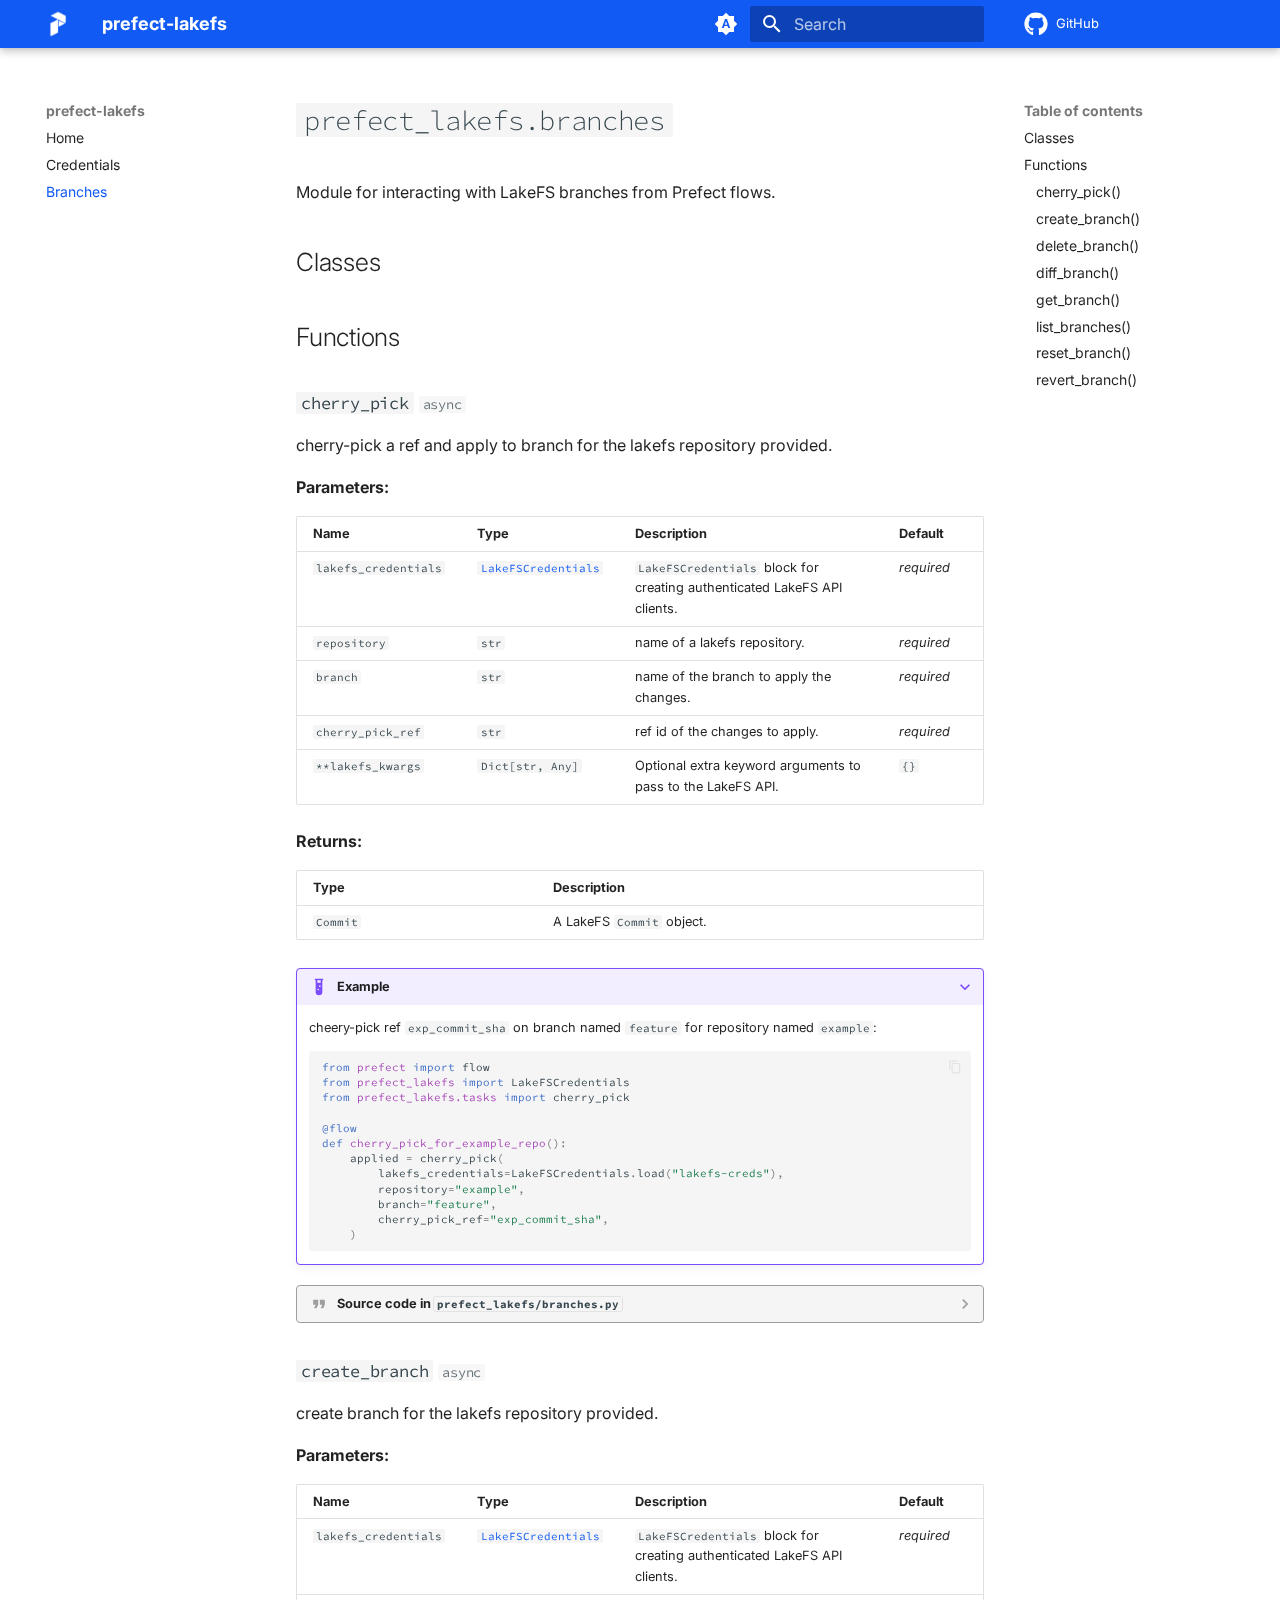
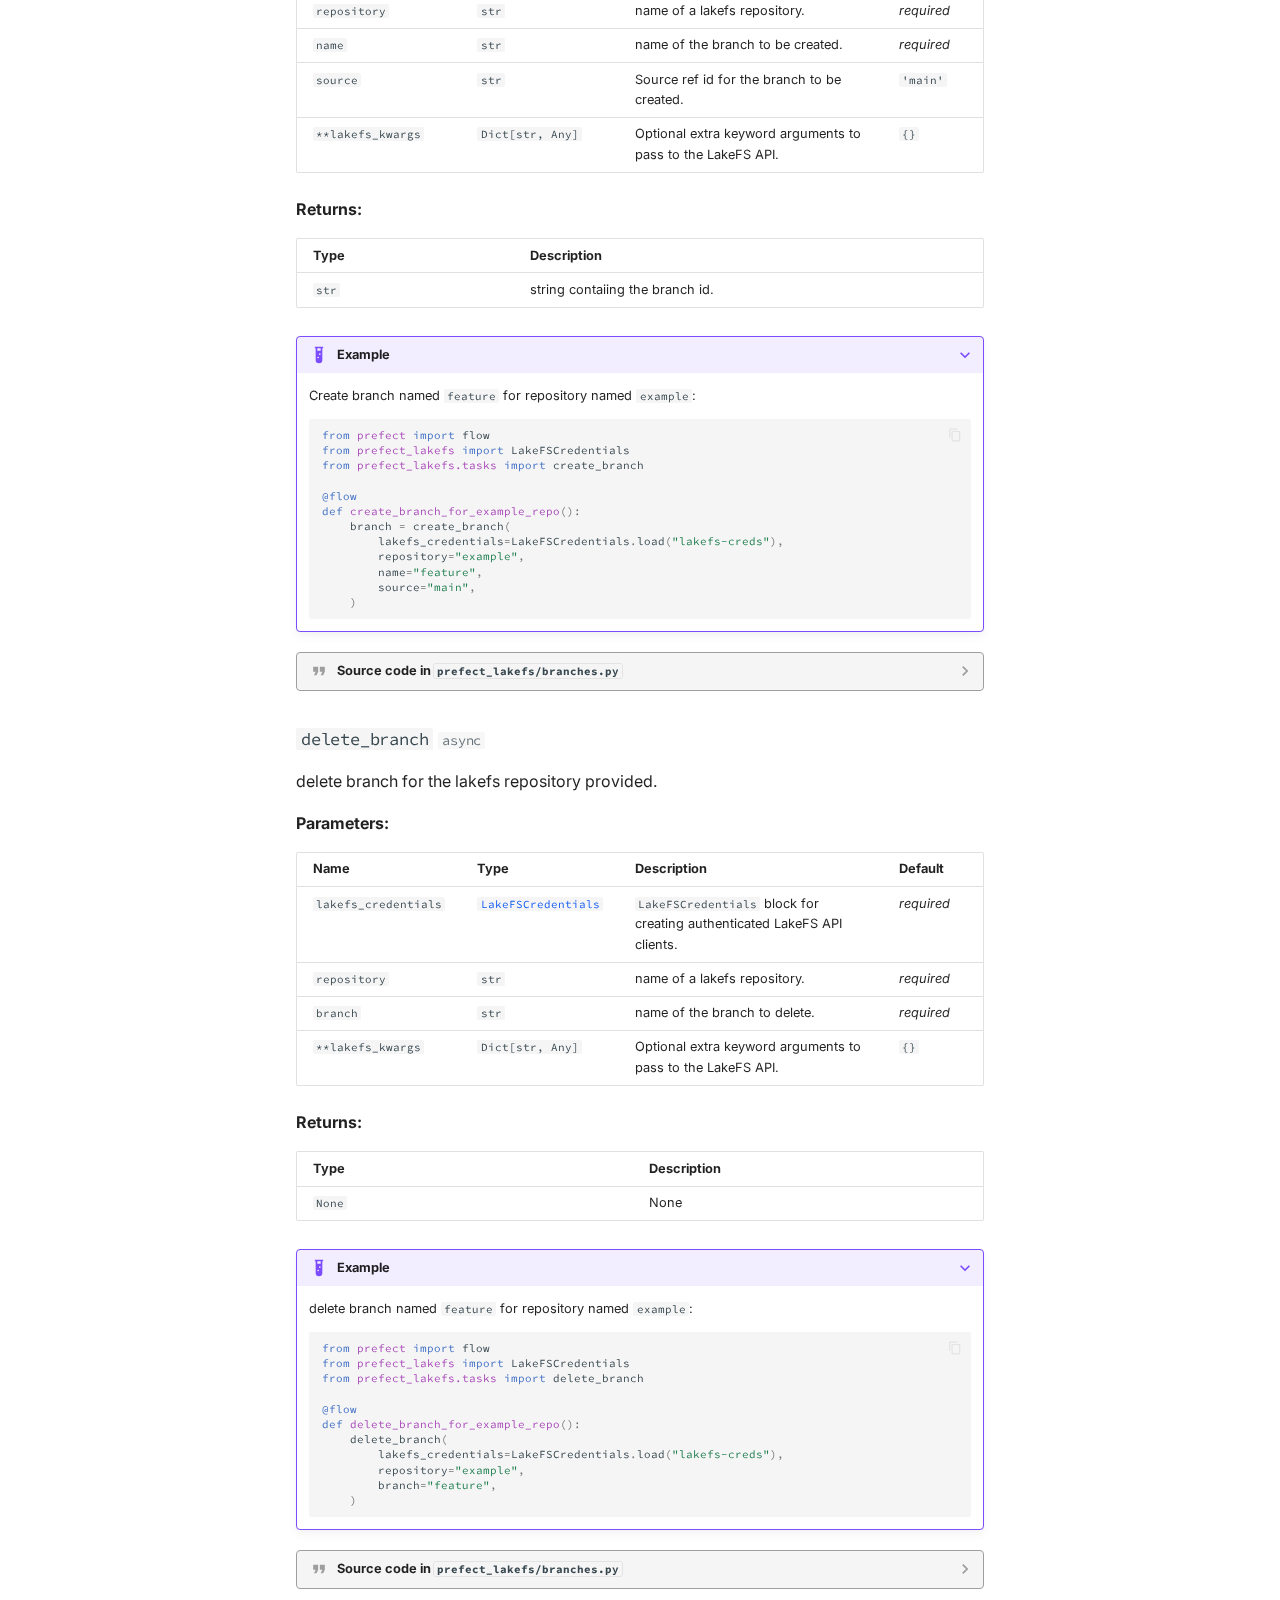
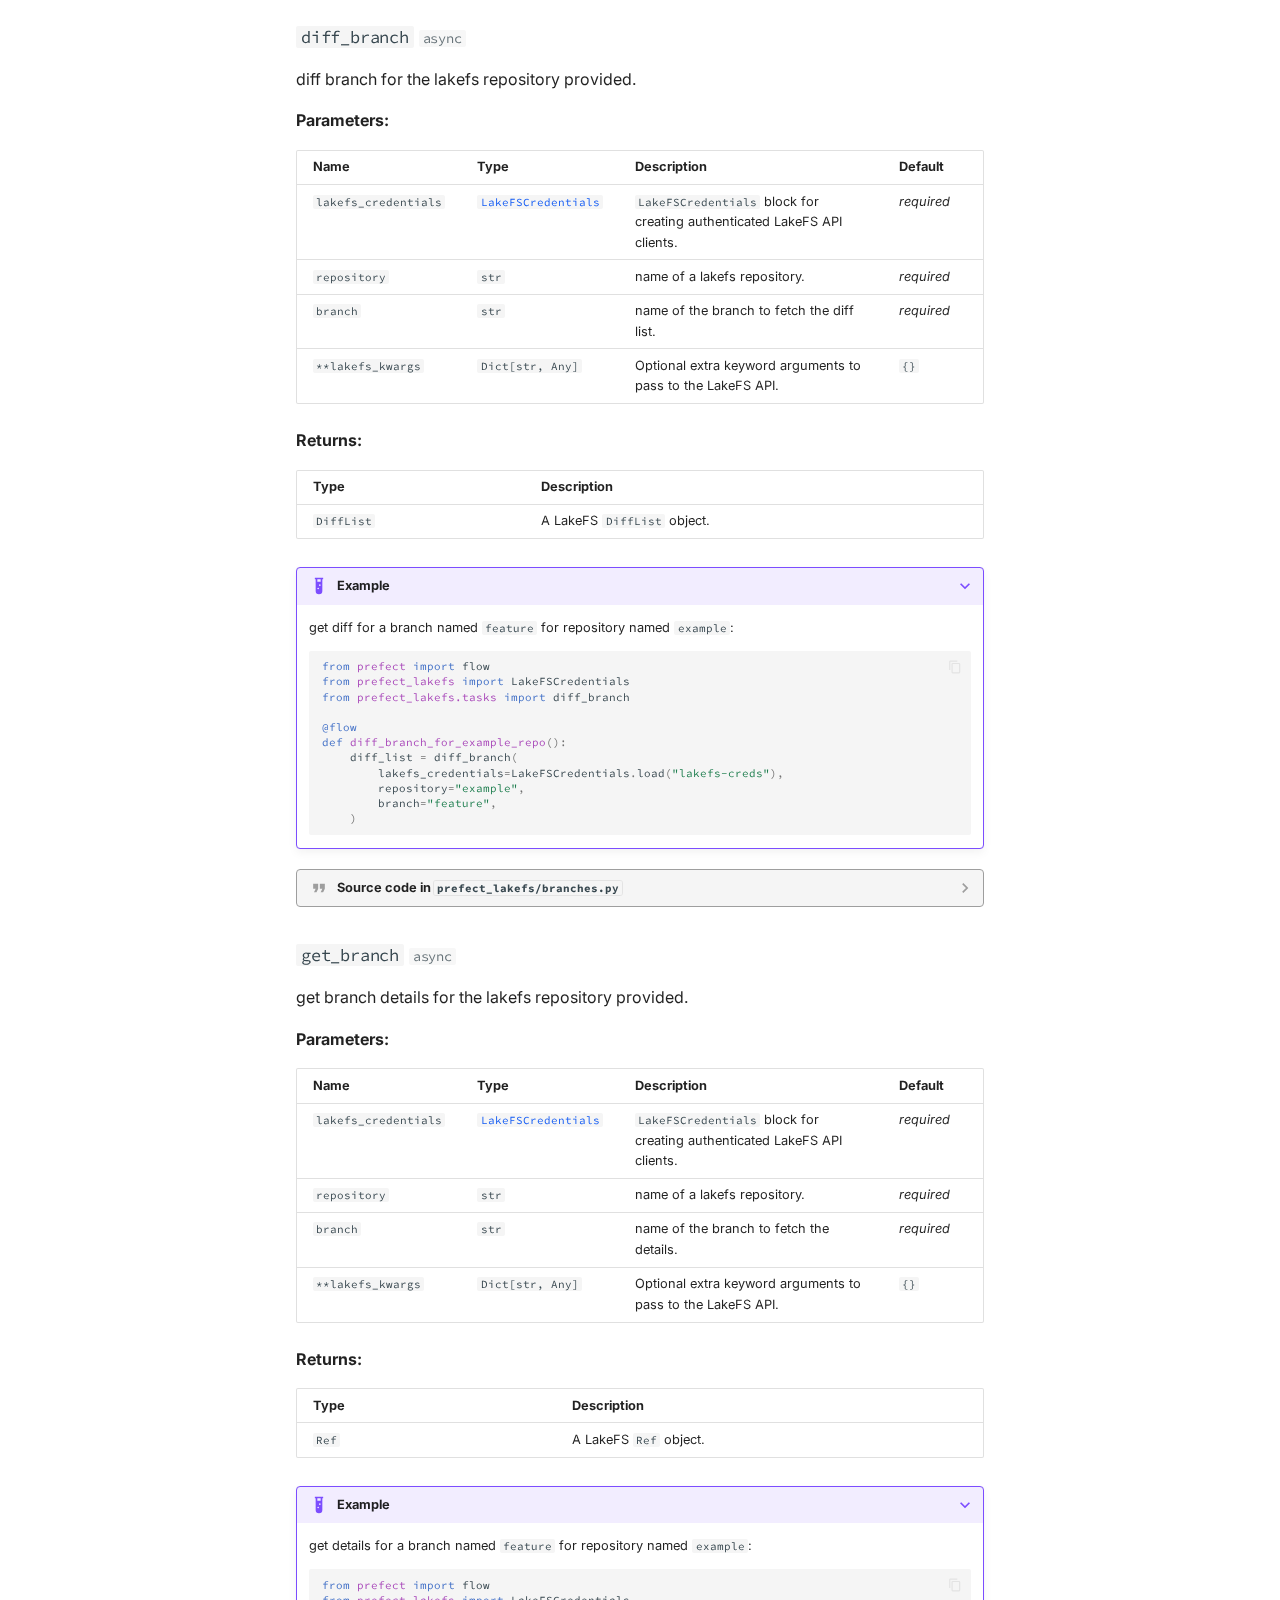
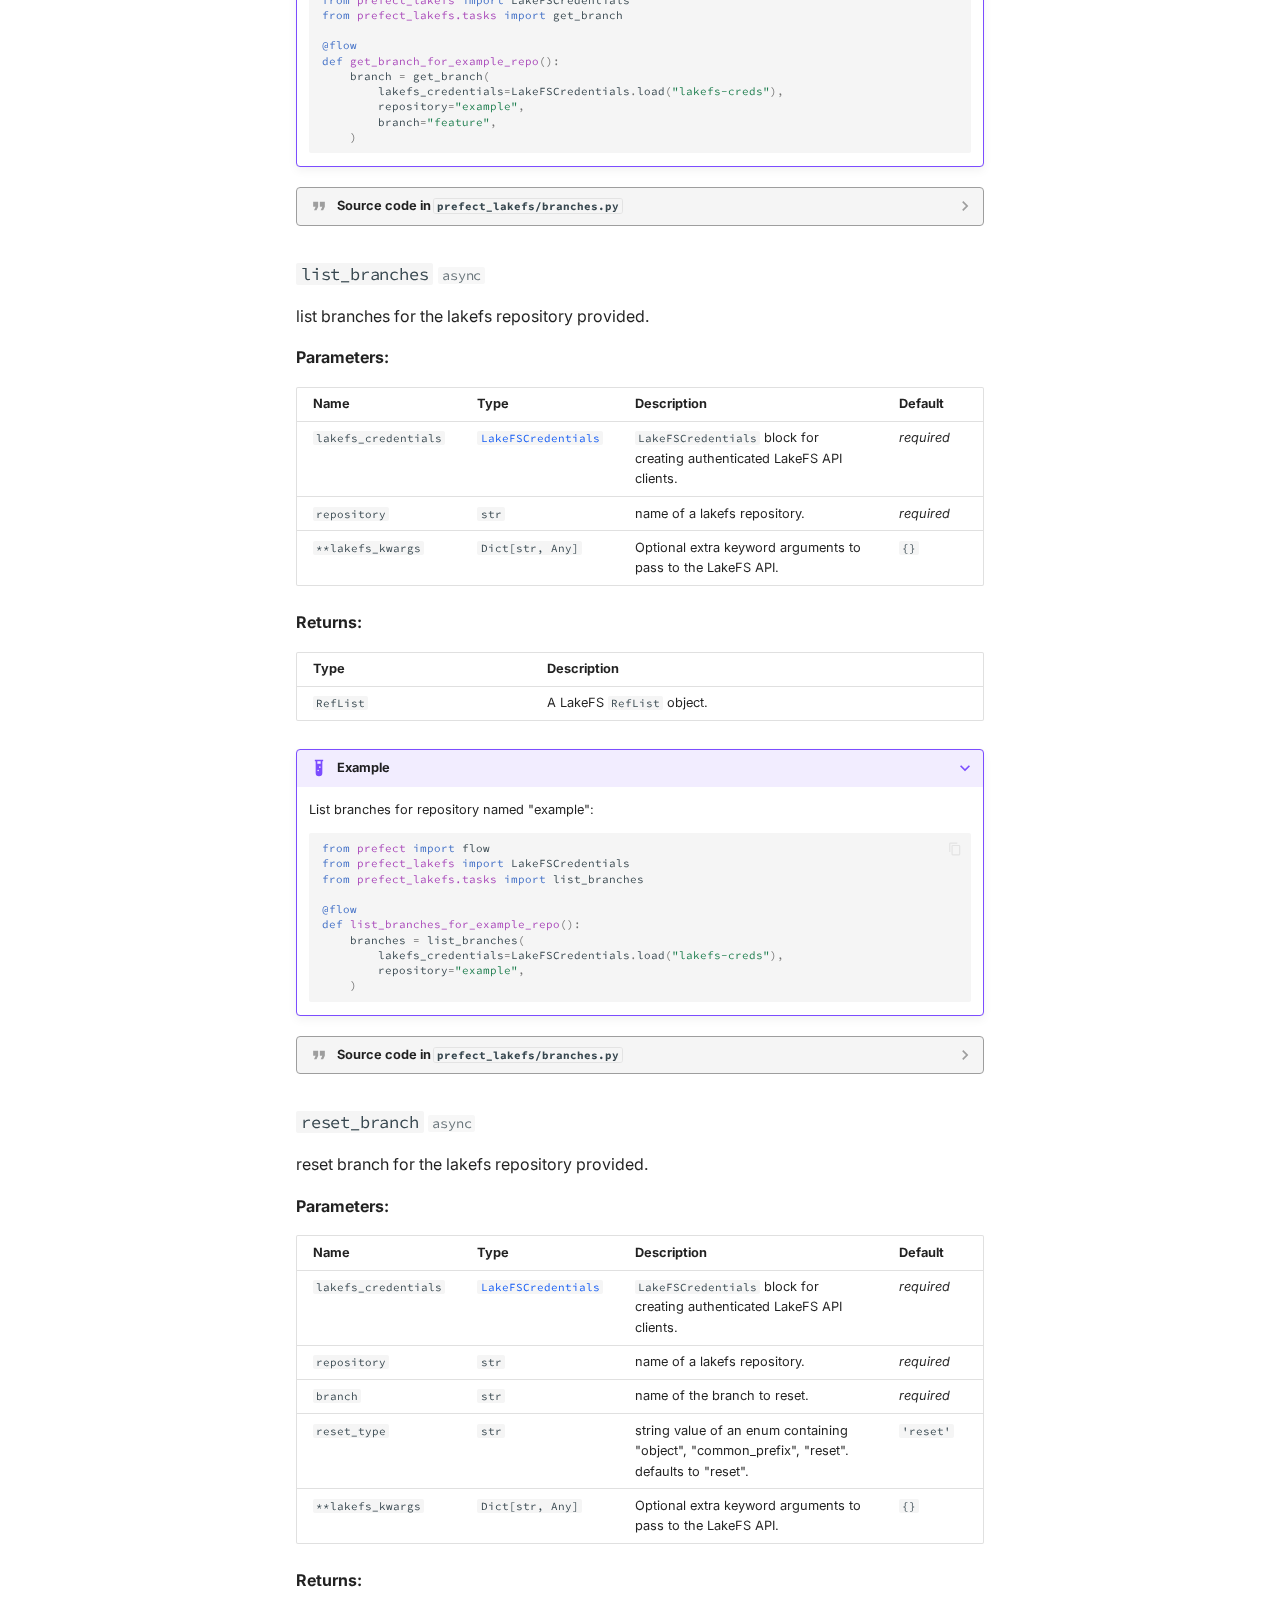
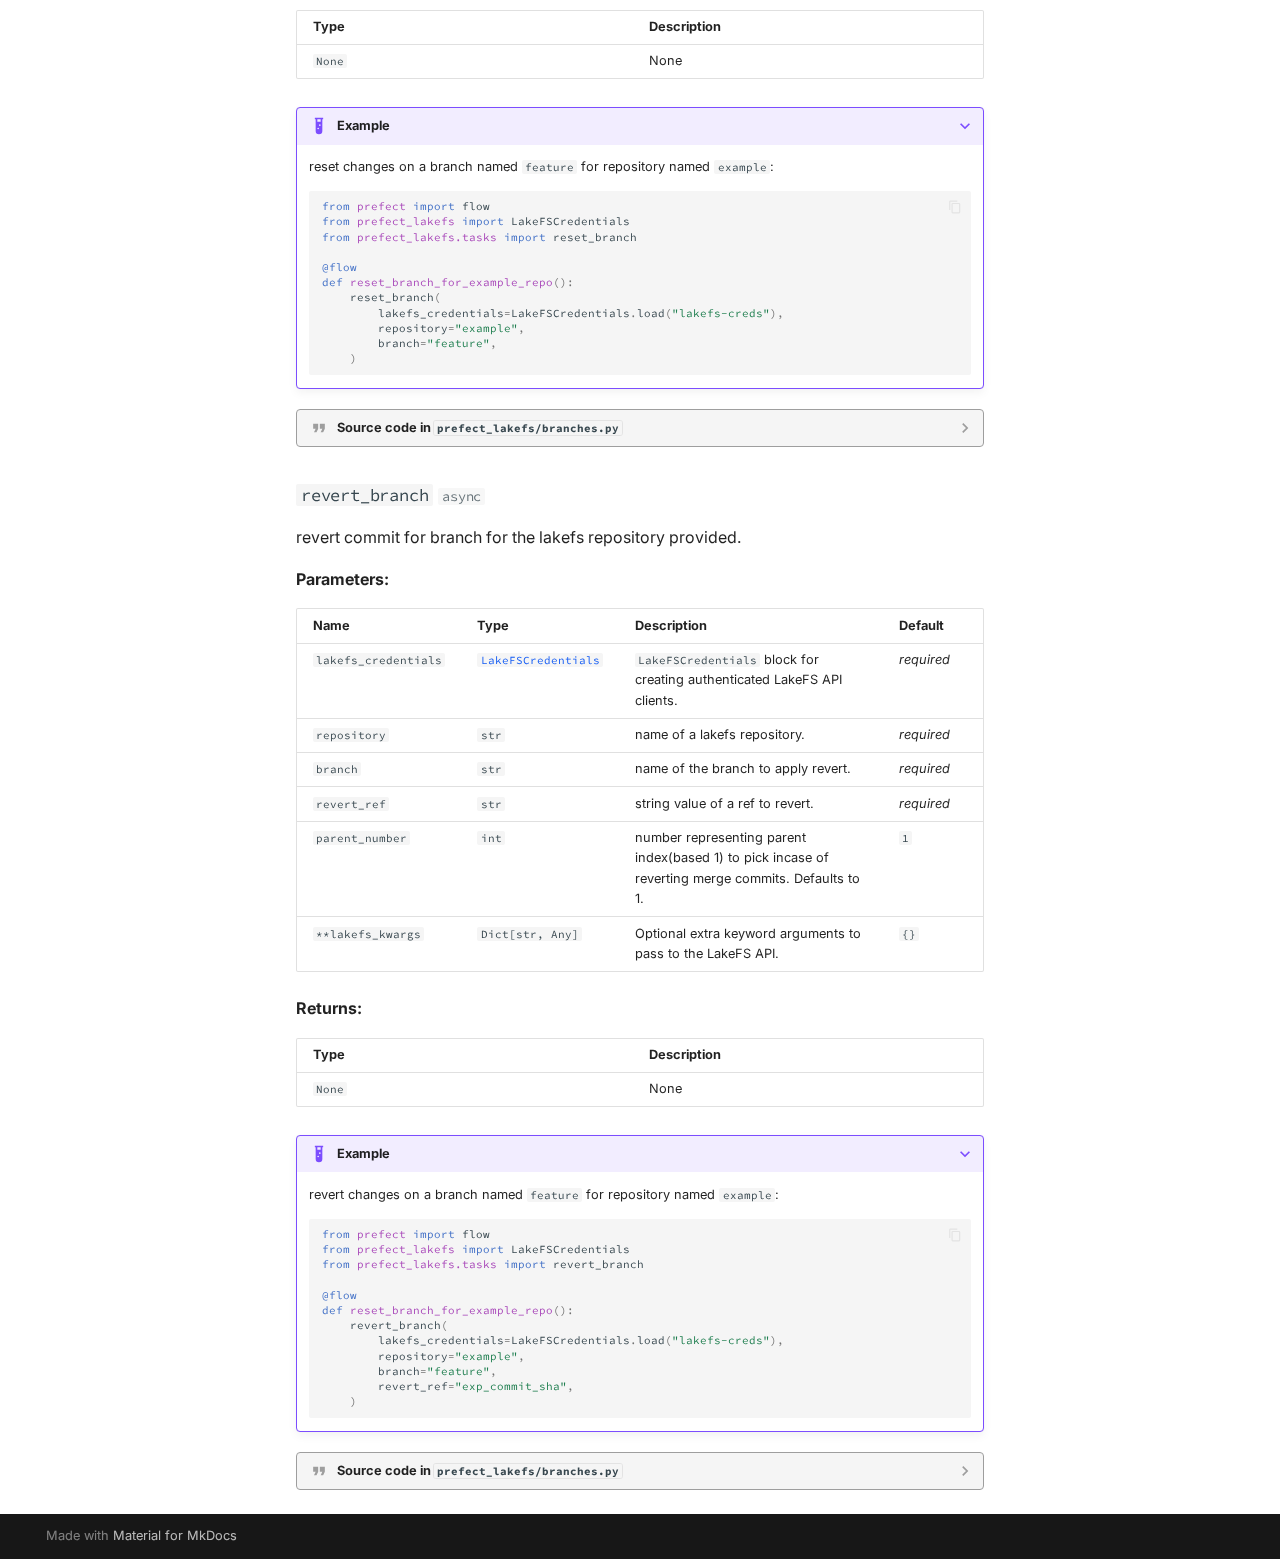
==== branches/index.html @ a9d1f056 "Deploying to docs from @ limx0/prefect-lakefs@e527162de791b00c197d5823e8b4e62db37568aa 🚀" ====
<!doctype html>
<html lang="en" class="no-js">
  <head>
    
      <meta charset="utf-8">
      <meta name="viewport" content="width=device-width,initial-scale=1">
      
      
      
        <link rel="canonical" href="https://limx0.github.io/prefect-lakefs/branches/">
      
      
        <link rel="prev" href="../credentials/">
      
      
      <link rel="icon" href="../img/favicon.ico">
      <meta name="generator" content="mkdocs-1.4.3, mkdocs-material-9.1.11">
    
    
      
        <title>Branches - prefect-lakefs</title>
      
    
    
      <link rel="stylesheet" href="../assets/stylesheets/main.85bb2934.min.css">
      
        
        <link rel="stylesheet" href="../assets/stylesheets/palette.a6bdf11c.min.css">
      
      

    
    
    
      
        
        
        <link rel="preconnect" href="https://fonts.gstatic.com" crossorigin>
        <link rel="stylesheet" href="https://fonts.googleapis.com/css?family=Inter:300,300i,400,400i,700,700i%7CSource+Code+Pro:400,400i,700,700i&display=fallback">
        <style>:root{--md-text-font:"Inter";--md-code-font:"Source Code Pro"}</style>
      
    
    
      <link rel="stylesheet" href="../assets/_mkdocstrings.css">
    
      <link rel="stylesheet" href="../stylesheets/extra.css">
    
    <script>__md_scope=new URL("..",location),__md_hash=e=>[...e].reduce((e,_)=>(e<<5)-e+_.charCodeAt(0),0),__md_get=(e,_=localStorage,t=__md_scope)=>JSON.parse(_.getItem(t.pathname+"."+e)),__md_set=(e,_,t=localStorage,a=__md_scope)=>{try{t.setItem(a.pathname+"."+e,JSON.stringify(_))}catch(e){}}</script>
    
      

    
    
    
  </head>
  
  
    
    
      
    
    
    
    
    <body dir="ltr" data-md-color-scheme="default" data-md-color-primary="indigo" data-md-color-accent="indigo">
  
    
    
      <script>var palette=__md_get("__palette");if(palette&&"object"==typeof palette.color)for(var key of Object.keys(palette.color))document.body.setAttribute("data-md-color-"+key,palette.color[key])</script>
    
    <input class="md-toggle" data-md-toggle="drawer" type="checkbox" id="__drawer" autocomplete="off">
    <input class="md-toggle" data-md-toggle="search" type="checkbox" id="__search" autocomplete="off">
    <label class="md-overlay" for="__drawer"></label>
    <div data-md-component="skip">
      
        
        <a href="#prefect_lakefs.branches" class="md-skip">
          Skip to content
        </a>
      
    </div>
    <div data-md-component="announce">
      
    </div>
    
    
      

  

<header class="md-header md-header--shadow" data-md-component="header">
  <nav class="md-header__inner md-grid" aria-label="Header">
    <a href=".." title="prefect-lakefs" class="md-header__button md-logo" aria-label="prefect-lakefs" data-md-component="logo">
      
  <img src="../img/prefect-logo-mark-solid-white-500.png" alt="logo">

    </a>
    <label class="md-header__button md-icon" for="__drawer">
      <svg xmlns="http://www.w3.org/2000/svg" viewBox="0 0 24 24"><path d="M3 6h18v2H3V6m0 5h18v2H3v-2m0 5h18v2H3v-2Z"/></svg>
    </label>
    <div class="md-header__title" data-md-component="header-title">
      <div class="md-header__ellipsis">
        <div class="md-header__topic">
          <span class="md-ellipsis">
            prefect-lakefs
          </span>
        </div>
        <div class="md-header__topic" data-md-component="header-topic">
          <span class="md-ellipsis">
            
              Branches
            
          </span>
        </div>
      </div>
    </div>
    
      
        <form class="md-header__option" data-md-component="palette">
          
            
            
            
            <input class="md-option" data-md-color-media="(prefers-color-scheme)" data-md-color-scheme="default" data-md-color-primary="indigo" data-md-color-accent="indigo"  aria-label="Switch to light mode"  type="radio" name="__palette" id="__palette_1">
            
              <label class="md-header__button md-icon" title="Switch to light mode" for="__palette_3" hidden>
                <svg xmlns="http://www.w3.org/2000/svg" viewBox="0 0 24 24"><path d="m14.3 16-.7-2h-3.2l-.7 2H7.8L11 7h2l3.2 9h-1.9M20 8.69V4h-4.69L12 .69 8.69 4H4v4.69L.69 12 4 15.31V20h4.69L12 23.31 15.31 20H20v-4.69L23.31 12 20 8.69m-9.15 3.96h2.3L12 9l-1.15 3.65Z"/></svg>
              </label>
            
          
            
            
            
            <input class="md-option" data-md-color-media="(prefers-color-scheme: light)" data-md-color-scheme="default" data-md-color-primary="blue" data-md-color-accent="blue"  aria-label="Switch to dark mode"  type="radio" name="__palette" id="__palette_2">
            
              <label class="md-header__button md-icon" title="Switch to dark mode" for="__palette_1" hidden>
                <svg xmlns="http://www.w3.org/2000/svg" viewBox="0 0 24 24"><path d="M12 7a5 5 0 0 1 5 5 5 5 0 0 1-5 5 5 5 0 0 1-5-5 5 5 0 0 1 5-5m0 2a3 3 0 0 0-3 3 3 3 0 0 0 3 3 3 3 0 0 0 3-3 3 3 0 0 0-3-3m0-7 2.39 3.42C13.65 5.15 12.84 5 12 5c-.84 0-1.65.15-2.39.42L12 2M3.34 7l4.16-.35A7.2 7.2 0 0 0 5.94 8.5c-.44.74-.69 1.5-.83 2.29L3.34 7m.02 10 1.76-3.77a7.131 7.131 0 0 0 2.38 4.14L3.36 17M20.65 7l-1.77 3.79a7.023 7.023 0 0 0-2.38-4.15l4.15.36m-.01 10-4.14.36c.59-.51 1.12-1.14 1.54-1.86.42-.73.69-1.5.83-2.29L20.64 17M12 22l-2.41-3.44c.74.27 1.55.44 2.41.44.82 0 1.63-.17 2.37-.44L12 22Z"/></svg>
              </label>
            
          
            
            
            
            <input class="md-option" data-md-color-media="(prefers-color-scheme: dark)" data-md-color-scheme="slate" data-md-color-primary="blue" data-md-color-accent="blue"  aria-label="Switch to light mode"  type="radio" name="__palette" id="__palette_3">
            
              <label class="md-header__button md-icon" title="Switch to light mode" for="__palette_2" hidden>
                <svg xmlns="http://www.w3.org/2000/svg" viewBox="0 0 24 24"><path d="m17.75 4.09-2.53 1.94.91 3.06-2.63-1.81-2.63 1.81.91-3.06-2.53-1.94L12.44 4l1.06-3 1.06 3 3.19.09m3.5 6.91-1.64 1.25.59 1.98-1.7-1.17-1.7 1.17.59-1.98L15.75 11l2.06-.05L18.5 9l.69 1.95 2.06.05m-2.28 4.95c.83-.08 1.72 1.1 1.19 1.85-.32.45-.66.87-1.08 1.27C15.17 23 8.84 23 4.94 19.07c-3.91-3.9-3.91-10.24 0-14.14.4-.4.82-.76 1.27-1.08.75-.53 1.93.36 1.85 1.19-.27 2.86.69 5.83 2.89 8.02a9.96 9.96 0 0 0 8.02 2.89m-1.64 2.02a12.08 12.08 0 0 1-7.8-3.47c-2.17-2.19-3.33-5-3.49-7.82-2.81 3.14-2.7 7.96.31 10.98 3.02 3.01 7.84 3.12 10.98.31Z"/></svg>
              </label>
            
          
        </form>
      
    
    
    
      <label class="md-header__button md-icon" for="__search">
        <svg xmlns="http://www.w3.org/2000/svg" viewBox="0 0 24 24"><path d="M9.5 3A6.5 6.5 0 0 1 16 9.5c0 1.61-.59 3.09-1.56 4.23l.27.27h.79l5 5-1.5 1.5-5-5v-.79l-.27-.27A6.516 6.516 0 0 1 9.5 16 6.5 6.5 0 0 1 3 9.5 6.5 6.5 0 0 1 9.5 3m0 2C7 5 5 7 5 9.5S7 14 9.5 14 14 12 14 9.5 12 5 9.5 5Z"/></svg>
      </label>
      <div class="md-search" data-md-component="search" role="dialog">
  <label class="md-search__overlay" for="__search"></label>
  <div class="md-search__inner" role="search">
    <form class="md-search__form" name="search">
      <input type="text" class="md-search__input" name="query" aria-label="Search" placeholder="Search" autocapitalize="off" autocorrect="off" autocomplete="off" spellcheck="false" data-md-component="search-query" required>
      <label class="md-search__icon md-icon" for="__search">
        <svg xmlns="http://www.w3.org/2000/svg" viewBox="0 0 24 24"><path d="M9.5 3A6.5 6.5 0 0 1 16 9.5c0 1.61-.59 3.09-1.56 4.23l.27.27h.79l5 5-1.5 1.5-5-5v-.79l-.27-.27A6.516 6.516 0 0 1 9.5 16 6.5 6.5 0 0 1 3 9.5 6.5 6.5 0 0 1 9.5 3m0 2C7 5 5 7 5 9.5S7 14 9.5 14 14 12 14 9.5 12 5 9.5 5Z"/></svg>
        <svg xmlns="http://www.w3.org/2000/svg" viewBox="0 0 24 24"><path d="M20 11v2H8l5.5 5.5-1.42 1.42L4.16 12l7.92-7.92L13.5 5.5 8 11h12Z"/></svg>
      </label>
      <nav class="md-search__options" aria-label="Search">
        
        <button type="reset" class="md-search__icon md-icon" title="Clear" aria-label="Clear" tabindex="-1">
          <svg xmlns="http://www.w3.org/2000/svg" viewBox="0 0 24 24"><path d="M19 6.41 17.59 5 12 10.59 6.41 5 5 6.41 10.59 12 5 17.59 6.41 19 12 13.41 17.59 19 19 17.59 13.41 12 19 6.41Z"/></svg>
        </button>
      </nav>
      
    </form>
    <div class="md-search__output">
      <div class="md-search__scrollwrap" data-md-scrollfix>
        <div class="md-search-result" data-md-component="search-result">
          <div class="md-search-result__meta">
            Initializing search
          </div>
          <ol class="md-search-result__list" role="presentation"></ol>
        </div>
      </div>
    </div>
  </div>
</div>
    
    
      <div class="md-header__source">
        <a href="https://github.com/limx0/prefect-lakefs" title="Go to repository" class="md-source" data-md-component="source">
  <div class="md-source__icon md-icon">
    
    <svg xmlns="http://www.w3.org/2000/svg" viewBox="0 0 496 512"><!--! Font Awesome Free 6.4.0 by @fontawesome - https://fontawesome.com License - https://fontawesome.com/license/free (Icons: CC BY 4.0, Fonts: SIL OFL 1.1, Code: MIT License) Copyright 2023 Fonticons, Inc.--><path d="M165.9 397.4c0 2-2.3 3.6-5.2 3.6-3.3.3-5.6-1.3-5.6-3.6 0-2 2.3-3.6 5.2-3.6 3-.3 5.6 1.3 5.6 3.6zm-31.1-4.5c-.7 2 1.3 4.3 4.3 4.9 2.6 1 5.6 0 6.2-2s-1.3-4.3-4.3-5.2c-2.6-.7-5.5.3-6.2 2.3zm44.2-1.7c-2.9.7-4.9 2.6-4.6 4.9.3 2 2.9 3.3 5.9 2.6 2.9-.7 4.9-2.6 4.6-4.6-.3-1.9-3-3.2-5.9-2.9zM244.8 8C106.1 8 0 113.3 0 252c0 110.9 69.8 205.8 169.5 239.2 12.8 2.3 17.3-5.6 17.3-12.1 0-6.2-.3-40.4-.3-61.4 0 0-70 15-84.7-29.8 0 0-11.4-29.1-27.8-36.6 0 0-22.9-15.7 1.6-15.4 0 0 24.9 2 38.6 25.8 21.9 38.6 58.6 27.5 72.9 20.9 2.3-16 8.8-27.1 16-33.7-55.9-6.2-112.3-14.3-112.3-110.5 0-27.5 7.6-41.3 23.6-58.9-2.6-6.5-11.1-33.3 2.6-67.9 20.9-6.5 69 27 69 27 20-5.6 41.5-8.5 62.8-8.5s42.8 2.9 62.8 8.5c0 0 48.1-33.6 69-27 13.7 34.7 5.2 61.4 2.6 67.9 16 17.7 25.8 31.5 25.8 58.9 0 96.5-58.9 104.2-114.8 110.5 9.2 7.9 17 22.9 17 46.4 0 33.7-.3 75.4-.3 83.6 0 6.5 4.6 14.4 17.3 12.1C428.2 457.8 496 362.9 496 252 496 113.3 383.5 8 244.8 8zM97.2 352.9c-1.3 1-1 3.3.7 5.2 1.6 1.6 3.9 2.3 5.2 1 1.3-1 1-3.3-.7-5.2-1.6-1.6-3.9-2.3-5.2-1zm-10.8-8.1c-.7 1.3.3 2.9 2.3 3.9 1.6 1 3.6.7 4.3-.7.7-1.3-.3-2.9-2.3-3.9-2-.6-3.6-.3-4.3.7zm32.4 35.6c-1.6 1.3-1 4.3 1.3 6.2 2.3 2.3 5.2 2.6 6.5 1 1.3-1.3.7-4.3-1.3-6.2-2.2-2.3-5.2-2.6-6.5-1zm-11.4-14.7c-1.6 1-1.6 3.6 0 5.9 1.6 2.3 4.3 3.3 5.6 2.3 1.6-1.3 1.6-3.9 0-6.2-1.4-2.3-4-3.3-5.6-2z"/></svg>
  </div>
  <div class="md-source__repository">
    GitHub
  </div>
</a>
      </div>
    
  </nav>
  
</header>
    
    <div class="md-container" data-md-component="container">
      
      
        
          
        
      
      <main class="md-main" data-md-component="main">
        <div class="md-main__inner md-grid">
          
            
              
              <div class="md-sidebar md-sidebar--primary" data-md-component="sidebar" data-md-type="navigation" >
                <div class="md-sidebar__scrollwrap">
                  <div class="md-sidebar__inner">
                    


<nav class="md-nav md-nav--primary" aria-label="Navigation" data-md-level="0">
  <label class="md-nav__title" for="__drawer">
    <a href=".." title="prefect-lakefs" class="md-nav__button md-logo" aria-label="prefect-lakefs" data-md-component="logo">
      
  <img src="../img/prefect-logo-mark-solid-white-500.png" alt="logo">

    </a>
    prefect-lakefs
  </label>
  
    <div class="md-nav__source">
      <a href="https://github.com/limx0/prefect-lakefs" title="Go to repository" class="md-source" data-md-component="source">
  <div class="md-source__icon md-icon">
    
    <svg xmlns="http://www.w3.org/2000/svg" viewBox="0 0 496 512"><!--! Font Awesome Free 6.4.0 by @fontawesome - https://fontawesome.com License - https://fontawesome.com/license/free (Icons: CC BY 4.0, Fonts: SIL OFL 1.1, Code: MIT License) Copyright 2023 Fonticons, Inc.--><path d="M165.9 397.4c0 2-2.3 3.6-5.2 3.6-3.3.3-5.6-1.3-5.6-3.6 0-2 2.3-3.6 5.2-3.6 3-.3 5.6 1.3 5.6 3.6zm-31.1-4.5c-.7 2 1.3 4.3 4.3 4.9 2.6 1 5.6 0 6.2-2s-1.3-4.3-4.3-5.2c-2.6-.7-5.5.3-6.2 2.3zm44.2-1.7c-2.9.7-4.9 2.6-4.6 4.9.3 2 2.9 3.3 5.9 2.6 2.9-.7 4.9-2.6 4.6-4.6-.3-1.9-3-3.2-5.9-2.9zM244.8 8C106.1 8 0 113.3 0 252c0 110.9 69.8 205.8 169.5 239.2 12.8 2.3 17.3-5.6 17.3-12.1 0-6.2-.3-40.4-.3-61.4 0 0-70 15-84.7-29.8 0 0-11.4-29.1-27.8-36.6 0 0-22.9-15.7 1.6-15.4 0 0 24.9 2 38.6 25.8 21.9 38.6 58.6 27.5 72.9 20.9 2.3-16 8.8-27.1 16-33.7-55.9-6.2-112.3-14.3-112.3-110.5 0-27.5 7.6-41.3 23.6-58.9-2.6-6.5-11.1-33.3 2.6-67.9 20.9-6.5 69 27 69 27 20-5.6 41.5-8.5 62.8-8.5s42.8 2.9 62.8 8.5c0 0 48.1-33.6 69-27 13.7 34.7 5.2 61.4 2.6 67.9 16 17.7 25.8 31.5 25.8 58.9 0 96.5-58.9 104.2-114.8 110.5 9.2 7.9 17 22.9 17 46.4 0 33.7-.3 75.4-.3 83.6 0 6.5 4.6 14.4 17.3 12.1C428.2 457.8 496 362.9 496 252 496 113.3 383.5 8 244.8 8zM97.2 352.9c-1.3 1-1 3.3.7 5.2 1.6 1.6 3.9 2.3 5.2 1 1.3-1 1-3.3-.7-5.2-1.6-1.6-3.9-2.3-5.2-1zm-10.8-8.1c-.7 1.3.3 2.9 2.3 3.9 1.6 1 3.6.7 4.3-.7.7-1.3-.3-2.9-2.3-3.9-2-.6-3.6-.3-4.3.7zm32.4 35.6c-1.6 1.3-1 4.3 1.3 6.2 2.3 2.3 5.2 2.6 6.5 1 1.3-1.3.7-4.3-1.3-6.2-2.2-2.3-5.2-2.6-6.5-1zm-11.4-14.7c-1.6 1-1.6 3.6 0 5.9 1.6 2.3 4.3 3.3 5.6 2.3 1.6-1.3 1.6-3.9 0-6.2-1.4-2.3-4-3.3-5.6-2z"/></svg>
  </div>
  <div class="md-source__repository">
    GitHub
  </div>
</a>
    </div>
  
  <ul class="md-nav__list" data-md-scrollfix>
    
      
      
      

  
  
  
    <li class="md-nav__item">
      <a href=".." class="md-nav__link">
        Home
      </a>
    </li>
  

    
      
      
      

  
  
  
    <li class="md-nav__item">
      <a href="../credentials/" class="md-nav__link">
        Credentials
      </a>
    </li>
  

    
      
      
      

  
  
    
  
  
    <li class="md-nav__item md-nav__item--active">
      
      <input class="md-nav__toggle md-toggle" type="checkbox" id="__toc">
      
      
        
      
      
        <label class="md-nav__link md-nav__link--active" for="__toc">
          Branches
          <span class="md-nav__icon md-icon"></span>
        </label>
      
      <a href="./" class="md-nav__link md-nav__link--active">
        Branches
      </a>
      
        

<nav class="md-nav md-nav--secondary" aria-label="Table of contents">
  
  
  
    
  
  
    <label class="md-nav__title" for="__toc">
      <span class="md-nav__icon md-icon"></span>
      Table of contents
    </label>
    <ul class="md-nav__list" data-md-component="toc" data-md-scrollfix>
      
        <li class="md-nav__item">
  <a href="#prefect_lakefs.branches-classes" class="md-nav__link">
    Classes
  </a>
  
</li>
      
        <li class="md-nav__item">
  <a href="#prefect_lakefs.branches-functions" class="md-nav__link">
    Functions
  </a>
  
    <nav class="md-nav" aria-label="Functions">
      <ul class="md-nav__list">
        
          <li class="md-nav__item">
  <a href="#prefect_lakefs.branches.cherry_pick" class="md-nav__link">
    cherry_pick()
  </a>
  
</li>
        
          <li class="md-nav__item">
  <a href="#prefect_lakefs.branches.create_branch" class="md-nav__link">
    create_branch()
  </a>
  
</li>
        
          <li class="md-nav__item">
  <a href="#prefect_lakefs.branches.delete_branch" class="md-nav__link">
    delete_branch()
  </a>
  
</li>
        
          <li class="md-nav__item">
  <a href="#prefect_lakefs.branches.diff_branch" class="md-nav__link">
    diff_branch()
  </a>
  
</li>
        
          <li class="md-nav__item">
  <a href="#prefect_lakefs.branches.get_branch" class="md-nav__link">
    get_branch()
  </a>
  
</li>
        
          <li class="md-nav__item">
  <a href="#prefect_lakefs.branches.list_branches" class="md-nav__link">
    list_branches()
  </a>
  
</li>
        
          <li class="md-nav__item">
  <a href="#prefect_lakefs.branches.reset_branch" class="md-nav__link">
    reset_branch()
  </a>
  
</li>
        
          <li class="md-nav__item">
  <a href="#prefect_lakefs.branches.revert_branch" class="md-nav__link">
    revert_branch()
  </a>
  
</li>
        
      </ul>
    </nav>
  
</li>
      
    </ul>
  
</nav>
      
    </li>
  

    
  </ul>
</nav>
                  </div>
                </div>
              </div>
            
            
              
              <div class="md-sidebar md-sidebar--secondary" data-md-component="sidebar" data-md-type="toc" >
                <div class="md-sidebar__scrollwrap">
                  <div class="md-sidebar__inner">
                    

<nav class="md-nav md-nav--secondary" aria-label="Table of contents">
  
  
  
    
  
  
    <label class="md-nav__title" for="__toc">
      <span class="md-nav__icon md-icon"></span>
      Table of contents
    </label>
    <ul class="md-nav__list" data-md-component="toc" data-md-scrollfix>
      
        <li class="md-nav__item">
  <a href="#prefect_lakefs.branches-classes" class="md-nav__link">
    Classes
  </a>
  
</li>
      
        <li class="md-nav__item">
  <a href="#prefect_lakefs.branches-functions" class="md-nav__link">
    Functions
  </a>
  
    <nav class="md-nav" aria-label="Functions">
      <ul class="md-nav__list">
        
          <li class="md-nav__item">
  <a href="#prefect_lakefs.branches.cherry_pick" class="md-nav__link">
    cherry_pick()
  </a>
  
</li>
        
          <li class="md-nav__item">
  <a href="#prefect_lakefs.branches.create_branch" class="md-nav__link">
    create_branch()
  </a>
  
</li>
        
          <li class="md-nav__item">
  <a href="#prefect_lakefs.branches.delete_branch" class="md-nav__link">
    delete_branch()
  </a>
  
</li>
        
          <li class="md-nav__item">
  <a href="#prefect_lakefs.branches.diff_branch" class="md-nav__link">
    diff_branch()
  </a>
  
</li>
        
          <li class="md-nav__item">
  <a href="#prefect_lakefs.branches.get_branch" class="md-nav__link">
    get_branch()
  </a>
  
</li>
        
          <li class="md-nav__item">
  <a href="#prefect_lakefs.branches.list_branches" class="md-nav__link">
    list_branches()
  </a>
  
</li>
        
          <li class="md-nav__item">
  <a href="#prefect_lakefs.branches.reset_branch" class="md-nav__link">
    reset_branch()
  </a>
  
</li>
        
          <li class="md-nav__item">
  <a href="#prefect_lakefs.branches.revert_branch" class="md-nav__link">
    revert_branch()
  </a>
  
</li>
        
      </ul>
    </nav>
  
</li>
      
    </ul>
  
</nav>
                  </div>
                </div>
              </div>
            
          
          
            <div class="md-content" data-md-component="content">
              <article class="md-content__inner md-typeset">
                
                  

  
  


<div class="doc doc-object doc-module">



<h1 id="prefect_lakefs.branches" class="doc doc-heading">
          <code>prefect_lakefs.branches</code>


</h1>

  <div class="doc doc-contents first">
  
      <p>Module for interacting with LakeFS branches from Prefect flows.</p>

  

  <div class="doc doc-children">






<h2 id="prefect_lakefs.branches-classes">Classes</h2>
<h2 id="prefect_lakefs.branches-functions">Functions</h2>

<div class="doc doc-object doc-function">



<h3 id="prefect_lakefs.branches.cherry_pick" class="doc doc-heading">
<code class="highlight language-python"><span class="n">cherry_pick</span></code>
  
  <span class="doc doc-labels">
      <small class="doc doc-label doc-label-async"><code>async</code></small>
  </span>

</h3>


  <div class="doc doc-contents ">
  
      <p>cherry-pick a ref and apply to branch for the lakefs repository provided.</p>

  <p><strong>Parameters:</strong></p>
  <table>
    <thead>
      <tr>
        <th>Name</th>
        <th>Type</th>
        <th>Description</th>
        <th>Default</th>
      </tr>
    </thead>
    <tbody>
        <tr>
          <td><code>lakefs_credentials</code></td>
          <td>
                <code><a class="autorefs autorefs-internal" title="prefect_lakefs.credentials.LakeFSCredentials" href="../credentials/#prefect_lakefs.credentials.LakeFSCredentials">LakeFSCredentials</a></code>
          </td>
          <td><p><code>LakeFSCredentials</code> block for creating
authenticated LakeFS API clients.</p></td>
          <td>
              <em>required</em>
          </td>
        </tr>
        <tr>
          <td><code>repository</code></td>
          <td>
                <code>str</code>
          </td>
          <td><p>name of a lakefs repository.</p></td>
          <td>
              <em>required</em>
          </td>
        </tr>
        <tr>
          <td><code>branch</code></td>
          <td>
                <code>str</code>
          </td>
          <td><p>name of the branch to apply the changes.</p></td>
          <td>
              <em>required</em>
          </td>
        </tr>
        <tr>
          <td><code>cherry_pick_ref</code></td>
          <td>
                <code>str</code>
          </td>
          <td><p>ref id of the changes to apply.</p></td>
          <td>
              <em>required</em>
          </td>
        </tr>
        <tr>
          <td><code>**lakefs_kwargs</code></td>
          <td>
                <code><span title="typing.Dict">Dict</span>[str, <span title="typing.Any">Any</span>]</code>
          </td>
          <td><p>Optional extra keyword arguments to pass to the LakeFS API.</p></td>
          <td>
                <code>{}</code>
          </td>
        </tr>
    </tbody>
  </table>

  <p><strong>Returns:</strong></p>
  <table>
    <thead>
      <tr>
        <th>Type</th>
        <th>Description</th>
      </tr>
    </thead>
    <tbody>
        <tr>
          <td>
                <code><span title="lakefs_client.models.Commit">Commit</span></code>
          </td>
          <td><p>A LakeFS <code>Commit</code> object.</p></td>
        </tr>
    </tbody>
  </table>

<details class="example" open>
  <summary>Example</summary>
  <p>cheery-pick ref <code>exp_commit_sha</code> on branch named <code>feature</code> for
repository named <code>example</code>:</p>
<div class="highlight"><pre><span></span><code><span class="kn">from</span> <span class="nn">prefect</span> <span class="kn">import</span> <span class="n">flow</span>
<span class="kn">from</span> <span class="nn">prefect_lakefs</span> <span class="kn">import</span> <span class="n">LakeFSCredentials</span>
<span class="kn">from</span> <span class="nn">prefect_lakefs.tasks</span> <span class="kn">import</span> <span class="n">cherry_pick</span>

<span class="nd">@flow</span>
<span class="k">def</span> <span class="nf">cherry_pick_for_example_repo</span><span class="p">():</span>
    <span class="n">applied</span> <span class="o">=</span> <span class="n">cherry_pick</span><span class="p">(</span>
        <span class="n">lakefs_credentials</span><span class="o">=</span><span class="n">LakeFSCredentials</span><span class="o">.</span><span class="n">load</span><span class="p">(</span><span class="s2">&quot;lakefs-creds&quot;</span><span class="p">),</span>
        <span class="n">repository</span><span class="o">=</span><span class="s2">&quot;example&quot;</span><span class="p">,</span>
        <span class="n">branch</span><span class="o">=</span><span class="s2">&quot;feature&quot;</span><span class="p">,</span>
        <span class="n">cherry_pick_ref</span><span class="o">=</span><span class="s2">&quot;exp_commit_sha&quot;</span><span class="p">,</span>
    <span class="p">)</span>
</code></pre></div>
</details>
      <details class="quote">
        <summary>Source code in <code>prefect_lakefs/branches.py</code></summary>
        <div class="highlight"><table class="highlighttable"><tr><td class="linenos"><div class="linenodiv"><pre><span></span><span class="normal">110</span>
<span class="normal">111</span>
<span class="normal">112</span>
<span class="normal">113</span>
<span class="normal">114</span>
<span class="normal">115</span>
<span class="normal">116</span>
<span class="normal">117</span>
<span class="normal">118</span>
<span class="normal">119</span>
<span class="normal">120</span>
<span class="normal">121</span>
<span class="normal">122</span>
<span class="normal">123</span>
<span class="normal">124</span>
<span class="normal">125</span>
<span class="normal">126</span>
<span class="normal">127</span>
<span class="normal">128</span>
<span class="normal">129</span>
<span class="normal">130</span>
<span class="normal">131</span>
<span class="normal">132</span>
<span class="normal">133</span>
<span class="normal">134</span>
<span class="normal">135</span>
<span class="normal">136</span>
<span class="normal">137</span>
<span class="normal">138</span>
<span class="normal">139</span>
<span class="normal">140</span>
<span class="normal">141</span>
<span class="normal">142</span>
<span class="normal">143</span>
<span class="normal">144</span>
<span class="normal">145</span>
<span class="normal">146</span>
<span class="normal">147</span>
<span class="normal">148</span>
<span class="normal">149</span>
<span class="normal">150</span>
<span class="normal">151</span>
<span class="normal">152</span>
<span class="normal">153</span>
<span class="normal">154</span>
<span class="normal">155</span>
<span class="normal">156</span>
<span class="normal">157</span>
<span class="normal">158</span></pre></div></td><td class="code"><div><pre><span></span><code><span class="nd">@task</span>
<span class="k">async</span> <span class="k">def</span> <span class="nf">cherry_pick</span><span class="p">(</span>
    <span class="n">repository</span><span class="p">:</span> <span class="nb">str</span><span class="p">,</span>
    <span class="n">branch</span><span class="p">:</span> <span class="nb">str</span><span class="p">,</span>
    <span class="n">cherry_pick_ref</span><span class="p">:</span> <span class="nb">str</span><span class="p">,</span>
    <span class="n">lakefs_credentials</span><span class="p">:</span> <span class="n">LakeFSCredentials</span><span class="p">,</span>
    <span class="o">**</span><span class="n">lakefs_kwargs</span><span class="p">:</span> <span class="n">Dict</span><span class="p">[</span><span class="nb">str</span><span class="p">,</span> <span class="n">Any</span><span class="p">],</span>
<span class="p">)</span> <span class="o">-&gt;</span> <span class="n">Commit</span><span class="p">:</span>
<span class="w">    </span><span class="sd">&quot;&quot;&quot;cherry-pick a ref and apply to branch for the lakefs repository provided.</span>

<span class="sd">    Args:</span>
<span class="sd">        lakefs_credentials: `LakeFSCredentials` block for creating</span>
<span class="sd">            authenticated LakeFS API clients.</span>
<span class="sd">        repository: name of a lakefs repository.</span>
<span class="sd">        branch: name of the branch to apply the changes.</span>
<span class="sd">        cherry_pick_ref: ref id of the changes to apply.</span>
<span class="sd">        **lakefs_kwargs: Optional extra keyword arguments to pass to the LakeFS API.</span>

<span class="sd">    Returns:</span>
<span class="sd">        A LakeFS `Commit` object.</span>

<span class="sd">    Example:</span>
<span class="sd">        cheery-pick ref `exp_commit_sha` on branch named `feature` for</span>
<span class="sd">        repository named `example`:</span>

<span class="sd">        ```python</span>
<span class="sd">        from prefect import flow</span>
<span class="sd">        from prefect_lakefs import LakeFSCredentials</span>
<span class="sd">        from prefect_lakefs.tasks import cherry_pick</span>

<span class="sd">        @flow</span>
<span class="sd">        def cherry_pick_for_example_repo():</span>
<span class="sd">            applied = cherry_pick(</span>
<span class="sd">                lakefs_credentials=LakeFSCredentials.load(&quot;lakefs-creds&quot;),</span>
<span class="sd">                repository=&quot;example&quot;,</span>
<span class="sd">                branch=&quot;feature&quot;,</span>
<span class="sd">                cherry_pick_ref=&quot;exp_commit_sha&quot;,</span>
<span class="sd">            )</span>
<span class="sd">        ```</span>
<span class="sd">    &quot;&quot;&quot;</span>

    <span class="k">with</span> <span class="n">lakefs_credentials</span><span class="o">.</span><span class="n">get_client</span><span class="p">(</span><span class="s2">&quot;branches&quot;</span><span class="p">)</span> <span class="k">as</span> <span class="n">branches</span><span class="p">:</span>
        <span class="k">return</span> <span class="k">await</span> <span class="n">run_sync_in_worker_thread</span><span class="p">(</span>
            <span class="n">branches</span><span class="o">.</span><span class="n">cherry_pick</span><span class="p">,</span>
            <span class="n">repository</span><span class="o">=</span><span class="n">repository</span><span class="p">,</span>
            <span class="n">branch</span><span class="o">=</span><span class="n">branch</span><span class="p">,</span>
            <span class="n">cherry_pick_creation</span><span class="o">=</span><span class="n">CherryPickCreation</span><span class="p">(</span><span class="n">ref</span><span class="o">=</span><span class="n">cherry_pick_ref</span><span class="p">),</span>
            <span class="o">**</span><span class="n">lakefs_kwargs</span><span class="p">,</span>
        <span class="p">)</span>
</code></pre></div></td></tr></table></div>
      </details>
  </div>

</div>

<div class="doc doc-object doc-function">



<h3 id="prefect_lakefs.branches.create_branch" class="doc doc-heading">
<code class="highlight language-python"><span class="n">create_branch</span></code>
  
  <span class="doc doc-labels">
      <small class="doc doc-label doc-label-async"><code>async</code></small>
  </span>

</h3>


  <div class="doc doc-contents ">
  
      <p>create branch for the lakefs repository provided.</p>

  <p><strong>Parameters:</strong></p>
  <table>
    <thead>
      <tr>
        <th>Name</th>
        <th>Type</th>
        <th>Description</th>
        <th>Default</th>
      </tr>
    </thead>
    <tbody>
        <tr>
          <td><code>lakefs_credentials</code></td>
          <td>
                <code><a class="autorefs autorefs-internal" title="prefect_lakefs.credentials.LakeFSCredentials" href="../credentials/#prefect_lakefs.credentials.LakeFSCredentials">LakeFSCredentials</a></code>
          </td>
          <td><p><code>LakeFSCredentials</code> block for creating
authenticated LakeFS API clients.</p></td>
          <td>
              <em>required</em>
          </td>
        </tr>
        <tr>
          <td><code>repository</code></td>
          <td>
                <code>str</code>
          </td>
          <td><p>name of a lakefs repository.</p></td>
          <td>
              <em>required</em>
          </td>
        </tr>
        <tr>
          <td><code>name</code></td>
          <td>
                <code>str</code>
          </td>
          <td><p>name of the branch to be created.</p></td>
          <td>
              <em>required</em>
          </td>
        </tr>
        <tr>
          <td><code>source</code></td>
          <td>
                <code>str</code>
          </td>
          <td><p>Source ref id for the branch to be created.</p></td>
          <td>
                <code>&#39;main&#39;</code>
          </td>
        </tr>
        <tr>
          <td><code>**lakefs_kwargs</code></td>
          <td>
                <code><span title="typing.Dict">Dict</span>[str, <span title="typing.Any">Any</span>]</code>
          </td>
          <td><p>Optional extra keyword arguments to pass to the LakeFS API.</p></td>
          <td>
                <code>{}</code>
          </td>
        </tr>
    </tbody>
  </table>

  <p><strong>Returns:</strong></p>
  <table>
    <thead>
      <tr>
        <th>Type</th>
        <th>Description</th>
      </tr>
    </thead>
    <tbody>
        <tr>
          <td>
                <code>str</code>
          </td>
          <td><p>string contaiing the branch id.</p></td>
        </tr>
    </tbody>
  </table>

<details class="example" open>
  <summary>Example</summary>
  <p>Create branch named <code>feature</code> for repository named <code>example</code>:
<div class="highlight"><pre><span></span><code><span class="kn">from</span> <span class="nn">prefect</span> <span class="kn">import</span> <span class="n">flow</span>
<span class="kn">from</span> <span class="nn">prefect_lakefs</span> <span class="kn">import</span> <span class="n">LakeFSCredentials</span>
<span class="kn">from</span> <span class="nn">prefect_lakefs.tasks</span> <span class="kn">import</span> <span class="n">create_branch</span>

<span class="nd">@flow</span>
<span class="k">def</span> <span class="nf">create_branch_for_example_repo</span><span class="p">():</span>
    <span class="n">branch</span> <span class="o">=</span> <span class="n">create_branch</span><span class="p">(</span>
        <span class="n">lakefs_credentials</span><span class="o">=</span><span class="n">LakeFSCredentials</span><span class="o">.</span><span class="n">load</span><span class="p">(</span><span class="s2">&quot;lakefs-creds&quot;</span><span class="p">),</span>
        <span class="n">repository</span><span class="o">=</span><span class="s2">&quot;example&quot;</span><span class="p">,</span>
        <span class="n">name</span><span class="o">=</span><span class="s2">&quot;feature&quot;</span><span class="p">,</span>
        <span class="n">source</span><span class="o">=</span><span class="s2">&quot;main&quot;</span><span class="p">,</span>
    <span class="p">)</span>
</code></pre></div></p>
</details>
      <details class="quote">
        <summary>Source code in <code>prefect_lakefs/branches.py</code></summary>
        <div class="highlight"><table class="highlighttable"><tr><td class="linenos"><div class="linenodiv"><pre><span></span><span class="normal"> 62</span>
<span class="normal"> 63</span>
<span class="normal"> 64</span>
<span class="normal"> 65</span>
<span class="normal"> 66</span>
<span class="normal"> 67</span>
<span class="normal"> 68</span>
<span class="normal"> 69</span>
<span class="normal"> 70</span>
<span class="normal"> 71</span>
<span class="normal"> 72</span>
<span class="normal"> 73</span>
<span class="normal"> 74</span>
<span class="normal"> 75</span>
<span class="normal"> 76</span>
<span class="normal"> 77</span>
<span class="normal"> 78</span>
<span class="normal"> 79</span>
<span class="normal"> 80</span>
<span class="normal"> 81</span>
<span class="normal"> 82</span>
<span class="normal"> 83</span>
<span class="normal"> 84</span>
<span class="normal"> 85</span>
<span class="normal"> 86</span>
<span class="normal"> 87</span>
<span class="normal"> 88</span>
<span class="normal"> 89</span>
<span class="normal"> 90</span>
<span class="normal"> 91</span>
<span class="normal"> 92</span>
<span class="normal"> 93</span>
<span class="normal"> 94</span>
<span class="normal"> 95</span>
<span class="normal"> 96</span>
<span class="normal"> 97</span>
<span class="normal"> 98</span>
<span class="normal"> 99</span>
<span class="normal">100</span>
<span class="normal">101</span>
<span class="normal">102</span>
<span class="normal">103</span>
<span class="normal">104</span>
<span class="normal">105</span>
<span class="normal">106</span>
<span class="normal">107</span></pre></div></td><td class="code"><div><pre><span></span><code><span class="nd">@task</span>
<span class="k">async</span> <span class="k">def</span> <span class="nf">create_branch</span><span class="p">(</span>
    <span class="n">repository</span><span class="p">:</span> <span class="nb">str</span><span class="p">,</span>
    <span class="n">name</span><span class="p">:</span> <span class="nb">str</span><span class="p">,</span>
    <span class="n">lakefs_credentials</span><span class="p">:</span> <span class="n">LakeFSCredentials</span><span class="p">,</span>
    <span class="n">source</span><span class="p">:</span> <span class="nb">str</span> <span class="o">=</span> <span class="s2">&quot;main&quot;</span><span class="p">,</span>
    <span class="o">**</span><span class="n">lakefs_kwargs</span><span class="p">:</span> <span class="n">Dict</span><span class="p">[</span><span class="nb">str</span><span class="p">,</span> <span class="n">Any</span><span class="p">],</span>
<span class="p">)</span> <span class="o">-&gt;</span> <span class="nb">str</span><span class="p">:</span>
<span class="w">    </span><span class="sd">&quot;&quot;&quot;create branch for the lakefs repository provided.</span>

<span class="sd">    Args:</span>
<span class="sd">        lakefs_credentials: `LakeFSCredentials` block for creating</span>
<span class="sd">            authenticated LakeFS API clients.</span>
<span class="sd">        repository: name of a lakefs repository.</span>
<span class="sd">        name: name of the branch to be created.</span>
<span class="sd">        source: Source ref id for the branch to be created.</span>
<span class="sd">        **lakefs_kwargs: Optional extra keyword arguments to pass to the LakeFS API.</span>

<span class="sd">    Returns:</span>
<span class="sd">        string contaiing the branch id.</span>

<span class="sd">    Example:</span>
<span class="sd">        Create branch named `feature` for repository named `example`:</span>
<span class="sd">        ```python</span>
<span class="sd">        from prefect import flow</span>
<span class="sd">        from prefect_lakefs import LakeFSCredentials</span>
<span class="sd">        from prefect_lakefs.tasks import create_branch</span>

<span class="sd">        @flow</span>
<span class="sd">        def create_branch_for_example_repo():</span>
<span class="sd">            branch = create_branch(</span>
<span class="sd">                lakefs_credentials=LakeFSCredentials.load(&quot;lakefs-creds&quot;),</span>
<span class="sd">                repository=&quot;example&quot;,</span>
<span class="sd">                name=&quot;feature&quot;,</span>
<span class="sd">                source=&quot;main&quot;,</span>
<span class="sd">            )</span>
<span class="sd">        ```</span>
<span class="sd">    &quot;&quot;&quot;</span>

    <span class="k">with</span> <span class="n">lakefs_credentials</span><span class="o">.</span><span class="n">get_client</span><span class="p">(</span><span class="s2">&quot;branches&quot;</span><span class="p">)</span> <span class="k">as</span> <span class="n">branches</span><span class="p">:</span>
        <span class="k">return</span> <span class="k">await</span> <span class="n">run_sync_in_worker_thread</span><span class="p">(</span>
            <span class="n">branches</span><span class="o">.</span><span class="n">create_branch</span><span class="p">,</span>
            <span class="n">repository</span><span class="o">=</span><span class="n">repository</span><span class="p">,</span>
            <span class="n">branch_creation</span><span class="o">=</span><span class="n">BranchCreation</span><span class="p">(</span><span class="n">name</span><span class="o">=</span><span class="n">name</span><span class="p">,</span> <span class="n">source</span><span class="o">=</span><span class="n">source</span><span class="p">),</span>
            <span class="o">**</span><span class="n">lakefs_kwargs</span><span class="p">,</span>
        <span class="p">)</span>
</code></pre></div></td></tr></table></div>
      </details>
  </div>

</div>

<div class="doc doc-object doc-function">



<h3 id="prefect_lakefs.branches.delete_branch" class="doc doc-heading">
<code class="highlight language-python"><span class="n">delete_branch</span></code>
  
  <span class="doc doc-labels">
      <small class="doc doc-label doc-label-async"><code>async</code></small>
  </span>

</h3>


  <div class="doc doc-contents ">
  
      <p>delete branch for the lakefs repository provided.</p>

  <p><strong>Parameters:</strong></p>
  <table>
    <thead>
      <tr>
        <th>Name</th>
        <th>Type</th>
        <th>Description</th>
        <th>Default</th>
      </tr>
    </thead>
    <tbody>
        <tr>
          <td><code>lakefs_credentials</code></td>
          <td>
                <code><a class="autorefs autorefs-internal" title="prefect_lakefs.credentials.LakeFSCredentials" href="../credentials/#prefect_lakefs.credentials.LakeFSCredentials">LakeFSCredentials</a></code>
          </td>
          <td><p><code>LakeFSCredentials</code> block for creating
authenticated LakeFS API clients.</p></td>
          <td>
              <em>required</em>
          </td>
        </tr>
        <tr>
          <td><code>repository</code></td>
          <td>
                <code>str</code>
          </td>
          <td><p>name of a lakefs repository.</p></td>
          <td>
              <em>required</em>
          </td>
        </tr>
        <tr>
          <td><code>branch</code></td>
          <td>
                <code>str</code>
          </td>
          <td><p>name of the branch to delete.</p></td>
          <td>
              <em>required</em>
          </td>
        </tr>
        <tr>
          <td><code>**lakefs_kwargs</code></td>
          <td>
                <code><span title="typing.Dict">Dict</span>[str, <span title="typing.Any">Any</span>]</code>
          </td>
          <td><p>Optional extra keyword arguments to pass to the LakeFS API.</p></td>
          <td>
                <code>{}</code>
          </td>
        </tr>
    </tbody>
  </table>

  <p><strong>Returns:</strong></p>
  <table>
    <thead>
      <tr>
        <th>Type</th>
        <th>Description</th>
      </tr>
    </thead>
    <tbody>
        <tr>
          <td>
                <code>None</code>
          </td>
          <td><p>None</p></td>
        </tr>
    </tbody>
  </table>

<details class="example" open>
  <summary>Example</summary>
  <p>delete branch named <code>feature</code> for repository named <code>example</code>:</p>
<div class="highlight"><pre><span></span><code><span class="kn">from</span> <span class="nn">prefect</span> <span class="kn">import</span> <span class="n">flow</span>
<span class="kn">from</span> <span class="nn">prefect_lakefs</span> <span class="kn">import</span> <span class="n">LakeFSCredentials</span>
<span class="kn">from</span> <span class="nn">prefect_lakefs.tasks</span> <span class="kn">import</span> <span class="n">delete_branch</span>

<span class="nd">@flow</span>
<span class="k">def</span> <span class="nf">delete_branch_for_example_repo</span><span class="p">():</span>
    <span class="n">delete_branch</span><span class="p">(</span>
        <span class="n">lakefs_credentials</span><span class="o">=</span><span class="n">LakeFSCredentials</span><span class="o">.</span><span class="n">load</span><span class="p">(</span><span class="s2">&quot;lakefs-creds&quot;</span><span class="p">),</span>
        <span class="n">repository</span><span class="o">=</span><span class="s2">&quot;example&quot;</span><span class="p">,</span>
        <span class="n">branch</span><span class="o">=</span><span class="s2">&quot;feature&quot;</span><span class="p">,</span>
    <span class="p">)</span>
</code></pre></div>
</details>
      <details class="quote">
        <summary>Source code in <code>prefect_lakefs/branches.py</code></summary>
        <div class="highlight"><table class="highlighttable"><tr><td class="linenos"><div class="linenodiv"><pre><span></span><span class="normal">161</span>
<span class="normal">162</span>
<span class="normal">163</span>
<span class="normal">164</span>
<span class="normal">165</span>
<span class="normal">166</span>
<span class="normal">167</span>
<span class="normal">168</span>
<span class="normal">169</span>
<span class="normal">170</span>
<span class="normal">171</span>
<span class="normal">172</span>
<span class="normal">173</span>
<span class="normal">174</span>
<span class="normal">175</span>
<span class="normal">176</span>
<span class="normal">177</span>
<span class="normal">178</span>
<span class="normal">179</span>
<span class="normal">180</span>
<span class="normal">181</span>
<span class="normal">182</span>
<span class="normal">183</span>
<span class="normal">184</span>
<span class="normal">185</span>
<span class="normal">186</span>
<span class="normal">187</span>
<span class="normal">188</span>
<span class="normal">189</span>
<span class="normal">190</span>
<span class="normal">191</span>
<span class="normal">192</span>
<span class="normal">193</span>
<span class="normal">194</span>
<span class="normal">195</span>
<span class="normal">196</span>
<span class="normal">197</span>
<span class="normal">198</span>
<span class="normal">199</span>
<span class="normal">200</span>
<span class="normal">201</span>
<span class="normal">202</span>
<span class="normal">203</span>
<span class="normal">204</span></pre></div></td><td class="code"><div><pre><span></span><code><span class="nd">@task</span>
<span class="k">async</span> <span class="k">def</span> <span class="nf">delete_branch</span><span class="p">(</span>
    <span class="n">repository</span><span class="p">:</span> <span class="nb">str</span><span class="p">,</span>
    <span class="n">branch</span><span class="p">:</span> <span class="nb">str</span><span class="p">,</span>
    <span class="n">lakefs_credentials</span><span class="p">:</span> <span class="n">LakeFSCredentials</span><span class="p">,</span>
    <span class="o">**</span><span class="n">lakefs_kwargs</span><span class="p">:</span> <span class="n">Dict</span><span class="p">[</span><span class="nb">str</span><span class="p">,</span> <span class="n">Any</span><span class="p">],</span>
<span class="p">)</span> <span class="o">-&gt;</span> <span class="kc">None</span><span class="p">:</span>
<span class="w">    </span><span class="sd">&quot;&quot;&quot;delete branch for the lakefs repository provided.</span>

<span class="sd">    Args:</span>
<span class="sd">        lakefs_credentials: `LakeFSCredentials` block for creating</span>
<span class="sd">            authenticated LakeFS API clients.</span>
<span class="sd">        repository: name of a lakefs repository.</span>
<span class="sd">        branch: name of the branch to delete.</span>
<span class="sd">        **lakefs_kwargs: Optional extra keyword arguments to pass to the LakeFS API.</span>

<span class="sd">    Returns:</span>
<span class="sd">        None</span>

<span class="sd">    Example:</span>
<span class="sd">        delete branch named `feature` for repository named `example`:</span>

<span class="sd">        ```python</span>
<span class="sd">        from prefect import flow</span>
<span class="sd">        from prefect_lakefs import LakeFSCredentials</span>
<span class="sd">        from prefect_lakefs.tasks import delete_branch</span>

<span class="sd">        @flow</span>
<span class="sd">        def delete_branch_for_example_repo():</span>
<span class="sd">            delete_branch(</span>
<span class="sd">                lakefs_credentials=LakeFSCredentials.load(&quot;lakefs-creds&quot;),</span>
<span class="sd">                repository=&quot;example&quot;,</span>
<span class="sd">                branch=&quot;feature&quot;,</span>
<span class="sd">            )</span>
<span class="sd">        ```</span>
<span class="sd">    &quot;&quot;&quot;</span>

    <span class="k">with</span> <span class="n">lakefs_credentials</span><span class="o">.</span><span class="n">get_client</span><span class="p">(</span><span class="s2">&quot;branches&quot;</span><span class="p">)</span> <span class="k">as</span> <span class="n">branches</span><span class="p">:</span>
        <span class="k">return</span> <span class="k">await</span> <span class="n">run_sync_in_worker_thread</span><span class="p">(</span>
            <span class="n">branches</span><span class="o">.</span><span class="n">delete_branch</span><span class="p">,</span>
            <span class="n">repository</span><span class="o">=</span><span class="n">repository</span><span class="p">,</span>
            <span class="n">branch</span><span class="o">=</span><span class="n">branch</span><span class="p">,</span>
            <span class="o">**</span><span class="n">lakefs_kwargs</span><span class="p">,</span>
        <span class="p">)</span>
</code></pre></div></td></tr></table></div>
      </details>
  </div>

</div>

<div class="doc doc-object doc-function">



<h3 id="prefect_lakefs.branches.diff_branch" class="doc doc-heading">
<code class="highlight language-python"><span class="n">diff_branch</span></code>
  
  <span class="doc doc-labels">
      <small class="doc doc-label doc-label-async"><code>async</code></small>
  </span>

</h3>


  <div class="doc doc-contents ">
  
      <p>diff branch for the lakefs repository provided.</p>

  <p><strong>Parameters:</strong></p>
  <table>
    <thead>
      <tr>
        <th>Name</th>
        <th>Type</th>
        <th>Description</th>
        <th>Default</th>
      </tr>
    </thead>
    <tbody>
        <tr>
          <td><code>lakefs_credentials</code></td>
          <td>
                <code><a class="autorefs autorefs-internal" title="prefect_lakefs.credentials.LakeFSCredentials" href="../credentials/#prefect_lakefs.credentials.LakeFSCredentials">LakeFSCredentials</a></code>
          </td>
          <td><p><code>LakeFSCredentials</code> block for creating
authenticated LakeFS API clients.</p></td>
          <td>
              <em>required</em>
          </td>
        </tr>
        <tr>
          <td><code>repository</code></td>
          <td>
                <code>str</code>
          </td>
          <td><p>name of a lakefs repository.</p></td>
          <td>
              <em>required</em>
          </td>
        </tr>
        <tr>
          <td><code>branch</code></td>
          <td>
                <code>str</code>
          </td>
          <td><p>name of the branch to fetch the diff list.</p></td>
          <td>
              <em>required</em>
          </td>
        </tr>
        <tr>
          <td><code>**lakefs_kwargs</code></td>
          <td>
                <code><span title="typing.Dict">Dict</span>[str, <span title="typing.Any">Any</span>]</code>
          </td>
          <td><p>Optional extra keyword arguments to pass to the LakeFS API.</p></td>
          <td>
                <code>{}</code>
          </td>
        </tr>
    </tbody>
  </table>

  <p><strong>Returns:</strong></p>
  <table>
    <thead>
      <tr>
        <th>Type</th>
        <th>Description</th>
      </tr>
    </thead>
    <tbody>
        <tr>
          <td>
                <code><span title="lakefs_client.models.DiffList">DiffList</span></code>
          </td>
          <td><p>A LakeFS <code>DiffList</code> object.</p></td>
        </tr>
    </tbody>
  </table>

<details class="example" open>
  <summary>Example</summary>
  <p>get diff for a branch named <code>feature</code> for repository named <code>example</code>:</p>
<div class="highlight"><pre><span></span><code><span class="kn">from</span> <span class="nn">prefect</span> <span class="kn">import</span> <span class="n">flow</span>
<span class="kn">from</span> <span class="nn">prefect_lakefs</span> <span class="kn">import</span> <span class="n">LakeFSCredentials</span>
<span class="kn">from</span> <span class="nn">prefect_lakefs.tasks</span> <span class="kn">import</span> <span class="n">diff_branch</span>

<span class="nd">@flow</span>
<span class="k">def</span> <span class="nf">diff_branch_for_example_repo</span><span class="p">():</span>
    <span class="n">diff_list</span> <span class="o">=</span> <span class="n">diff_branch</span><span class="p">(</span>
        <span class="n">lakefs_credentials</span><span class="o">=</span><span class="n">LakeFSCredentials</span><span class="o">.</span><span class="n">load</span><span class="p">(</span><span class="s2">&quot;lakefs-creds&quot;</span><span class="p">),</span>
        <span class="n">repository</span><span class="o">=</span><span class="s2">&quot;example&quot;</span><span class="p">,</span>
        <span class="n">branch</span><span class="o">=</span><span class="s2">&quot;feature&quot;</span><span class="p">,</span>
    <span class="p">)</span>
</code></pre></div>
</details>
      <details class="quote">
        <summary>Source code in <code>prefect_lakefs/branches.py</code></summary>
        <div class="highlight"><table class="highlighttable"><tr><td class="linenos"><div class="linenodiv"><pre><span></span><span class="normal">207</span>
<span class="normal">208</span>
<span class="normal">209</span>
<span class="normal">210</span>
<span class="normal">211</span>
<span class="normal">212</span>
<span class="normal">213</span>
<span class="normal">214</span>
<span class="normal">215</span>
<span class="normal">216</span>
<span class="normal">217</span>
<span class="normal">218</span>
<span class="normal">219</span>
<span class="normal">220</span>
<span class="normal">221</span>
<span class="normal">222</span>
<span class="normal">223</span>
<span class="normal">224</span>
<span class="normal">225</span>
<span class="normal">226</span>
<span class="normal">227</span>
<span class="normal">228</span>
<span class="normal">229</span>
<span class="normal">230</span>
<span class="normal">231</span>
<span class="normal">232</span>
<span class="normal">233</span>
<span class="normal">234</span>
<span class="normal">235</span>
<span class="normal">236</span>
<span class="normal">237</span>
<span class="normal">238</span>
<span class="normal">239</span>
<span class="normal">240</span>
<span class="normal">241</span>
<span class="normal">242</span>
<span class="normal">243</span>
<span class="normal">244</span>
<span class="normal">245</span>
<span class="normal">246</span>
<span class="normal">247</span>
<span class="normal">248</span>
<span class="normal">249</span>
<span class="normal">250</span></pre></div></td><td class="code"><div><pre><span></span><code><span class="nd">@task</span>
<span class="k">async</span> <span class="k">def</span> <span class="nf">diff_branch</span><span class="p">(</span>
    <span class="n">repository</span><span class="p">:</span> <span class="nb">str</span><span class="p">,</span>
    <span class="n">branch</span><span class="p">:</span> <span class="nb">str</span><span class="p">,</span>
    <span class="n">lakefs_credentials</span><span class="p">:</span> <span class="n">LakeFSCredentials</span><span class="p">,</span>
    <span class="o">**</span><span class="n">lakefs_kwargs</span><span class="p">:</span> <span class="n">Dict</span><span class="p">[</span><span class="nb">str</span><span class="p">,</span> <span class="n">Any</span><span class="p">],</span>
<span class="p">)</span> <span class="o">-&gt;</span> <span class="n">DiffList</span><span class="p">:</span>
<span class="w">    </span><span class="sd">&quot;&quot;&quot;diff branch for the lakefs repository provided.</span>

<span class="sd">    Args:</span>
<span class="sd">        lakefs_credentials: `LakeFSCredentials` block for creating</span>
<span class="sd">            authenticated LakeFS API clients.</span>
<span class="sd">        repository: name of a lakefs repository.</span>
<span class="sd">        branch: name of the branch to fetch the diff list.</span>
<span class="sd">        **lakefs_kwargs: Optional extra keyword arguments to pass to the LakeFS API.</span>

<span class="sd">    Returns:</span>
<span class="sd">        A LakeFS `DiffList` object.</span>

<span class="sd">    Example:</span>
<span class="sd">        get diff for a branch named `feature` for repository named `example`:</span>

<span class="sd">        ```python</span>
<span class="sd">        from prefect import flow</span>
<span class="sd">        from prefect_lakefs import LakeFSCredentials</span>
<span class="sd">        from prefect_lakefs.tasks import diff_branch</span>

<span class="sd">        @flow</span>
<span class="sd">        def diff_branch_for_example_repo():</span>
<span class="sd">            diff_list = diff_branch(</span>
<span class="sd">                lakefs_credentials=LakeFSCredentials.load(&quot;lakefs-creds&quot;),</span>
<span class="sd">                repository=&quot;example&quot;,</span>
<span class="sd">                branch=&quot;feature&quot;,</span>
<span class="sd">            )</span>
<span class="sd">        ```</span>
<span class="sd">    &quot;&quot;&quot;</span>

    <span class="k">with</span> <span class="n">lakefs_credentials</span><span class="o">.</span><span class="n">get_client</span><span class="p">(</span><span class="s2">&quot;branches&quot;</span><span class="p">)</span> <span class="k">as</span> <span class="n">branches</span><span class="p">:</span>
        <span class="k">return</span> <span class="k">await</span> <span class="n">run_sync_in_worker_thread</span><span class="p">(</span>
            <span class="n">branches</span><span class="o">.</span><span class="n">diff_branch</span><span class="p">,</span>
            <span class="n">repository</span><span class="o">=</span><span class="n">repository</span><span class="p">,</span>
            <span class="n">branch</span><span class="o">=</span><span class="n">branch</span><span class="p">,</span>
            <span class="o">**</span><span class="n">lakefs_kwargs</span><span class="p">,</span>
        <span class="p">)</span>
</code></pre></div></td></tr></table></div>
      </details>
  </div>

</div>

<div class="doc doc-object doc-function">



<h3 id="prefect_lakefs.branches.get_branch" class="doc doc-heading">
<code class="highlight language-python"><span class="n">get_branch</span></code>
  
  <span class="doc doc-labels">
      <small class="doc doc-label doc-label-async"><code>async</code></small>
  </span>

</h3>


  <div class="doc doc-contents ">
  
      <p>get branch details for the lakefs repository provided.</p>

  <p><strong>Parameters:</strong></p>
  <table>
    <thead>
      <tr>
        <th>Name</th>
        <th>Type</th>
        <th>Description</th>
        <th>Default</th>
      </tr>
    </thead>
    <tbody>
        <tr>
          <td><code>lakefs_credentials</code></td>
          <td>
                <code><a class="autorefs autorefs-internal" title="prefect_lakefs.credentials.LakeFSCredentials" href="../credentials/#prefect_lakefs.credentials.LakeFSCredentials">LakeFSCredentials</a></code>
          </td>
          <td><p><code>LakeFSCredentials</code> block for creating
authenticated LakeFS API clients.</p></td>
          <td>
              <em>required</em>
          </td>
        </tr>
        <tr>
          <td><code>repository</code></td>
          <td>
                <code>str</code>
          </td>
          <td><p>name of a lakefs repository.</p></td>
          <td>
              <em>required</em>
          </td>
        </tr>
        <tr>
          <td><code>branch</code></td>
          <td>
                <code>str</code>
          </td>
          <td><p>name of the branch to fetch the details.</p></td>
          <td>
              <em>required</em>
          </td>
        </tr>
        <tr>
          <td><code>**lakefs_kwargs</code></td>
          <td>
                <code><span title="typing.Dict">Dict</span>[str, <span title="typing.Any">Any</span>]</code>
          </td>
          <td><p>Optional extra keyword arguments to pass to the LakeFS API.</p></td>
          <td>
                <code>{}</code>
          </td>
        </tr>
    </tbody>
  </table>

  <p><strong>Returns:</strong></p>
  <table>
    <thead>
      <tr>
        <th>Type</th>
        <th>Description</th>
      </tr>
    </thead>
    <tbody>
        <tr>
          <td>
                <code><span title="lakefs_client.models.Ref">Ref</span></code>
          </td>
          <td><p>A LakeFS <code>Ref</code> object.</p></td>
        </tr>
    </tbody>
  </table>

<details class="example" open>
  <summary>Example</summary>
  <p>get details for a branch named <code>feature</code> for repository named <code>example</code>:</p>
<div class="highlight"><pre><span></span><code><span class="kn">from</span> <span class="nn">prefect</span> <span class="kn">import</span> <span class="n">flow</span>
<span class="kn">from</span> <span class="nn">prefect_lakefs</span> <span class="kn">import</span> <span class="n">LakeFSCredentials</span>
<span class="kn">from</span> <span class="nn">prefect_lakefs.tasks</span> <span class="kn">import</span> <span class="n">get_branch</span>

<span class="nd">@flow</span>
<span class="k">def</span> <span class="nf">get_branch_for_example_repo</span><span class="p">():</span>
    <span class="n">branch</span> <span class="o">=</span> <span class="n">get_branch</span><span class="p">(</span>
        <span class="n">lakefs_credentials</span><span class="o">=</span><span class="n">LakeFSCredentials</span><span class="o">.</span><span class="n">load</span><span class="p">(</span><span class="s2">&quot;lakefs-creds&quot;</span><span class="p">),</span>
        <span class="n">repository</span><span class="o">=</span><span class="s2">&quot;example&quot;</span><span class="p">,</span>
        <span class="n">branch</span><span class="o">=</span><span class="s2">&quot;feature&quot;</span><span class="p">,</span>
    <span class="p">)</span>
</code></pre></div>
</details>
      <details class="quote">
        <summary>Source code in <code>prefect_lakefs/branches.py</code></summary>
        <div class="highlight"><table class="highlighttable"><tr><td class="linenos"><div class="linenodiv"><pre><span></span><span class="normal">253</span>
<span class="normal">254</span>
<span class="normal">255</span>
<span class="normal">256</span>
<span class="normal">257</span>
<span class="normal">258</span>
<span class="normal">259</span>
<span class="normal">260</span>
<span class="normal">261</span>
<span class="normal">262</span>
<span class="normal">263</span>
<span class="normal">264</span>
<span class="normal">265</span>
<span class="normal">266</span>
<span class="normal">267</span>
<span class="normal">268</span>
<span class="normal">269</span>
<span class="normal">270</span>
<span class="normal">271</span>
<span class="normal">272</span>
<span class="normal">273</span>
<span class="normal">274</span>
<span class="normal">275</span>
<span class="normal">276</span>
<span class="normal">277</span>
<span class="normal">278</span>
<span class="normal">279</span>
<span class="normal">280</span>
<span class="normal">281</span>
<span class="normal">282</span>
<span class="normal">283</span>
<span class="normal">284</span>
<span class="normal">285</span>
<span class="normal">286</span>
<span class="normal">287</span>
<span class="normal">288</span>
<span class="normal">289</span>
<span class="normal">290</span>
<span class="normal">291</span>
<span class="normal">292</span>
<span class="normal">293</span>
<span class="normal">294</span>
<span class="normal">295</span>
<span class="normal">296</span></pre></div></td><td class="code"><div><pre><span></span><code><span class="nd">@task</span>
<span class="k">async</span> <span class="k">def</span> <span class="nf">get_branch</span><span class="p">(</span>
    <span class="n">repository</span><span class="p">:</span> <span class="nb">str</span><span class="p">,</span>
    <span class="n">branch</span><span class="p">:</span> <span class="nb">str</span><span class="p">,</span>
    <span class="n">lakefs_credentials</span><span class="p">:</span> <span class="n">LakeFSCredentials</span><span class="p">,</span>
    <span class="o">**</span><span class="n">lakefs_kwargs</span><span class="p">:</span> <span class="n">Dict</span><span class="p">[</span><span class="nb">str</span><span class="p">,</span> <span class="n">Any</span><span class="p">],</span>
<span class="p">)</span> <span class="o">-&gt;</span> <span class="n">Ref</span><span class="p">:</span>
<span class="w">    </span><span class="sd">&quot;&quot;&quot;get branch details for the lakefs repository provided.</span>

<span class="sd">    Args:</span>
<span class="sd">        lakefs_credentials: `LakeFSCredentials` block for creating</span>
<span class="sd">            authenticated LakeFS API clients.</span>
<span class="sd">        repository: name of a lakefs repository.</span>
<span class="sd">        branch: name of the branch to fetch the details.</span>
<span class="sd">        **lakefs_kwargs: Optional extra keyword arguments to pass to the LakeFS API.</span>

<span class="sd">    Returns:</span>
<span class="sd">        A LakeFS `Ref` object.</span>

<span class="sd">    Example:</span>
<span class="sd">        get details for a branch named `feature` for repository named `example`:</span>

<span class="sd">        ```python</span>
<span class="sd">        from prefect import flow</span>
<span class="sd">        from prefect_lakefs import LakeFSCredentials</span>
<span class="sd">        from prefect_lakefs.tasks import get_branch</span>

<span class="sd">        @flow</span>
<span class="sd">        def get_branch_for_example_repo():</span>
<span class="sd">            branch = get_branch(</span>
<span class="sd">                lakefs_credentials=LakeFSCredentials.load(&quot;lakefs-creds&quot;),</span>
<span class="sd">                repository=&quot;example&quot;,</span>
<span class="sd">                branch=&quot;feature&quot;,</span>
<span class="sd">            )</span>
<span class="sd">        ```</span>
<span class="sd">    &quot;&quot;&quot;</span>

    <span class="k">with</span> <span class="n">lakefs_credentials</span><span class="o">.</span><span class="n">get_client</span><span class="p">(</span><span class="s2">&quot;branches&quot;</span><span class="p">)</span> <span class="k">as</span> <span class="n">branches</span><span class="p">:</span>
        <span class="k">return</span> <span class="k">await</span> <span class="n">run_sync_in_worker_thread</span><span class="p">(</span>
            <span class="n">branches</span><span class="o">.</span><span class="n">get_branch</span><span class="p">,</span>
            <span class="n">repository</span><span class="o">=</span><span class="n">repository</span><span class="p">,</span>
            <span class="n">branch</span><span class="o">=</span><span class="n">branch</span><span class="p">,</span>
            <span class="o">**</span><span class="n">lakefs_kwargs</span><span class="p">,</span>
        <span class="p">)</span>
</code></pre></div></td></tr></table></div>
      </details>
  </div>

</div>

<div class="doc doc-object doc-function">



<h3 id="prefect_lakefs.branches.list_branches" class="doc doc-heading">
<code class="highlight language-python"><span class="n">list_branches</span></code>
  
  <span class="doc doc-labels">
      <small class="doc doc-label doc-label-async"><code>async</code></small>
  </span>

</h3>


  <div class="doc doc-contents ">
  
      <p>list branches for the lakefs repository provided.</p>

  <p><strong>Parameters:</strong></p>
  <table>
    <thead>
      <tr>
        <th>Name</th>
        <th>Type</th>
        <th>Description</th>
        <th>Default</th>
      </tr>
    </thead>
    <tbody>
        <tr>
          <td><code>lakefs_credentials</code></td>
          <td>
                <code><a class="autorefs autorefs-internal" title="prefect_lakefs.credentials.LakeFSCredentials" href="../credentials/#prefect_lakefs.credentials.LakeFSCredentials">LakeFSCredentials</a></code>
          </td>
          <td><p><code>LakeFSCredentials</code> block for creating
authenticated LakeFS API clients.</p></td>
          <td>
              <em>required</em>
          </td>
        </tr>
        <tr>
          <td><code>repository</code></td>
          <td>
                <code>str</code>
          </td>
          <td><p>name of a lakefs repository.</p></td>
          <td>
              <em>required</em>
          </td>
        </tr>
        <tr>
          <td><code>**lakefs_kwargs</code></td>
          <td>
                <code><span title="typing.Dict">Dict</span>[str, <span title="typing.Any">Any</span>]</code>
          </td>
          <td><p>Optional extra keyword arguments to pass to the LakeFS API.</p></td>
          <td>
                <code>{}</code>
          </td>
        </tr>
    </tbody>
  </table>

  <p><strong>Returns:</strong></p>
  <table>
    <thead>
      <tr>
        <th>Type</th>
        <th>Description</th>
      </tr>
    </thead>
    <tbody>
        <tr>
          <td>
                <code><span title="lakefs_client.models.RefList">RefList</span></code>
          </td>
          <td><p>A LakeFS <code>RefList</code> object.</p></td>
        </tr>
    </tbody>
  </table>

<details class="example" open>
  <summary>Example</summary>
  <p>List branches for repository named "example":
<div class="highlight"><pre><span></span><code><span class="kn">from</span> <span class="nn">prefect</span> <span class="kn">import</span> <span class="n">flow</span>
<span class="kn">from</span> <span class="nn">prefect_lakefs</span> <span class="kn">import</span> <span class="n">LakeFSCredentials</span>
<span class="kn">from</span> <span class="nn">prefect_lakefs.tasks</span> <span class="kn">import</span> <span class="n">list_branches</span>

<span class="nd">@flow</span>
<span class="k">def</span> <span class="nf">list_branches_for_example_repo</span><span class="p">():</span>
    <span class="n">branches</span> <span class="o">=</span> <span class="n">list_branches</span><span class="p">(</span>
        <span class="n">lakefs_credentials</span><span class="o">=</span><span class="n">LakeFSCredentials</span><span class="o">.</span><span class="n">load</span><span class="p">(</span><span class="s2">&quot;lakefs-creds&quot;</span><span class="p">),</span>
        <span class="n">repository</span><span class="o">=</span><span class="s2">&quot;example&quot;</span><span class="p">,</span>
    <span class="p">)</span>
</code></pre></div></p>
</details>
      <details class="quote">
        <summary>Source code in <code>prefect_lakefs/branches.py</code></summary>
        <div class="highlight"><table class="highlighttable"><tr><td class="linenos"><div class="linenodiv"><pre><span></span><span class="normal">20</span>
<span class="normal">21</span>
<span class="normal">22</span>
<span class="normal">23</span>
<span class="normal">24</span>
<span class="normal">25</span>
<span class="normal">26</span>
<span class="normal">27</span>
<span class="normal">28</span>
<span class="normal">29</span>
<span class="normal">30</span>
<span class="normal">31</span>
<span class="normal">32</span>
<span class="normal">33</span>
<span class="normal">34</span>
<span class="normal">35</span>
<span class="normal">36</span>
<span class="normal">37</span>
<span class="normal">38</span>
<span class="normal">39</span>
<span class="normal">40</span>
<span class="normal">41</span>
<span class="normal">42</span>
<span class="normal">43</span>
<span class="normal">44</span>
<span class="normal">45</span>
<span class="normal">46</span>
<span class="normal">47</span>
<span class="normal">48</span>
<span class="normal">49</span>
<span class="normal">50</span>
<span class="normal">51</span>
<span class="normal">52</span>
<span class="normal">53</span>
<span class="normal">54</span>
<span class="normal">55</span>
<span class="normal">56</span>
<span class="normal">57</span>
<span class="normal">58</span>
<span class="normal">59</span></pre></div></td><td class="code"><div><pre><span></span><code><span class="nd">@task</span>
<span class="k">async</span> <span class="k">def</span> <span class="nf">list_branches</span><span class="p">(</span>
    <span class="n">repository</span><span class="p">:</span> <span class="nb">str</span><span class="p">,</span>
    <span class="n">lakefs_credentials</span><span class="p">:</span> <span class="n">LakeFSCredentials</span><span class="p">,</span>
    <span class="o">**</span><span class="n">lakefs_kwargs</span><span class="p">:</span> <span class="n">Dict</span><span class="p">[</span><span class="nb">str</span><span class="p">,</span> <span class="n">Any</span><span class="p">],</span>
<span class="p">)</span> <span class="o">-&gt;</span> <span class="n">RefList</span><span class="p">:</span>
<span class="w">    </span><span class="sd">&quot;&quot;&quot;list branches for the lakefs repository provided.</span>

<span class="sd">    Args:</span>
<span class="sd">        lakefs_credentials: `LakeFSCredentials` block for creating</span>
<span class="sd">            authenticated LakeFS API clients.</span>
<span class="sd">        repository: name of a lakefs repository.</span>
<span class="sd">        **lakefs_kwargs: Optional extra keyword arguments to pass to the LakeFS API.</span>

<span class="sd">    Returns:</span>
<span class="sd">        A LakeFS `RefList` object.</span>

<span class="sd">    Example:</span>
<span class="sd">        List branches for repository named &quot;example&quot;:</span>
<span class="sd">        ```python</span>
<span class="sd">        from prefect import flow</span>
<span class="sd">        from prefect_lakefs import LakeFSCredentials</span>
<span class="sd">        from prefect_lakefs.tasks import list_branches</span>

<span class="sd">        @flow</span>
<span class="sd">        def list_branches_for_example_repo():</span>
<span class="sd">            branches = list_branches(</span>
<span class="sd">                lakefs_credentials=LakeFSCredentials.load(&quot;lakefs-creds&quot;),</span>
<span class="sd">                repository=&quot;example&quot;,</span>
<span class="sd">            )</span>
<span class="sd">        ```</span>
<span class="sd">    &quot;&quot;&quot;</span>

    <span class="c1"># TODO: check for async_req flag and propagate accordingly.</span>
    <span class="k">with</span> <span class="n">lakefs_credentials</span><span class="o">.</span><span class="n">get_client</span><span class="p">(</span><span class="s2">&quot;branches&quot;</span><span class="p">)</span> <span class="k">as</span> <span class="n">branches</span><span class="p">:</span>
        <span class="k">return</span> <span class="k">await</span> <span class="n">run_sync_in_worker_thread</span><span class="p">(</span>
            <span class="n">branches</span><span class="o">.</span><span class="n">list_branches</span><span class="p">,</span>
            <span class="n">repository</span><span class="o">=</span><span class="n">repository</span><span class="p">,</span>
            <span class="o">**</span><span class="n">lakefs_kwargs</span><span class="p">,</span>
        <span class="p">)</span>
</code></pre></div></td></tr></table></div>
      </details>
  </div>

</div>

<div class="doc doc-object doc-function">



<h3 id="prefect_lakefs.branches.reset_branch" class="doc doc-heading">
<code class="highlight language-python"><span class="n">reset_branch</span></code>
  
  <span class="doc doc-labels">
      <small class="doc doc-label doc-label-async"><code>async</code></small>
  </span>

</h3>


  <div class="doc doc-contents ">
  
      <p>reset branch for the lakefs repository provided.</p>

  <p><strong>Parameters:</strong></p>
  <table>
    <thead>
      <tr>
        <th>Name</th>
        <th>Type</th>
        <th>Description</th>
        <th>Default</th>
      </tr>
    </thead>
    <tbody>
        <tr>
          <td><code>lakefs_credentials</code></td>
          <td>
                <code><a class="autorefs autorefs-internal" title="prefect_lakefs.credentials.LakeFSCredentials" href="../credentials/#prefect_lakefs.credentials.LakeFSCredentials">LakeFSCredentials</a></code>
          </td>
          <td><p><code>LakeFSCredentials</code> block for creating
authenticated LakeFS API clients.</p></td>
          <td>
              <em>required</em>
          </td>
        </tr>
        <tr>
          <td><code>repository</code></td>
          <td>
                <code>str</code>
          </td>
          <td><p>name of a lakefs repository.</p></td>
          <td>
              <em>required</em>
          </td>
        </tr>
        <tr>
          <td><code>branch</code></td>
          <td>
                <code>str</code>
          </td>
          <td><p>name of the branch to reset.</p></td>
          <td>
              <em>required</em>
          </td>
        </tr>
        <tr>
          <td><code>reset_type</code></td>
          <td>
                <code>str</code>
          </td>
          <td><p>string value of an enum containing "object", "common_prefix",
"reset". defaults to "reset".</p></td>
          <td>
                <code>&#39;reset&#39;</code>
          </td>
        </tr>
        <tr>
          <td><code>**lakefs_kwargs</code></td>
          <td>
                <code><span title="typing.Dict">Dict</span>[str, <span title="typing.Any">Any</span>]</code>
          </td>
          <td><p>Optional extra keyword arguments to pass to the LakeFS API.</p></td>
          <td>
                <code>{}</code>
          </td>
        </tr>
    </tbody>
  </table>

  <p><strong>Returns:</strong></p>
  <table>
    <thead>
      <tr>
        <th>Type</th>
        <th>Description</th>
      </tr>
    </thead>
    <tbody>
        <tr>
          <td>
                <code>None</code>
          </td>
          <td><p>None</p></td>
        </tr>
    </tbody>
  </table>

<details class="example" open>
  <summary>Example</summary>
  <p>reset changes on a branch named <code>feature</code> for repository named <code>example</code>:</p>
<div class="highlight"><pre><span></span><code><span class="kn">from</span> <span class="nn">prefect</span> <span class="kn">import</span> <span class="n">flow</span>
<span class="kn">from</span> <span class="nn">prefect_lakefs</span> <span class="kn">import</span> <span class="n">LakeFSCredentials</span>
<span class="kn">from</span> <span class="nn">prefect_lakefs.tasks</span> <span class="kn">import</span> <span class="n">reset_branch</span>

<span class="nd">@flow</span>
<span class="k">def</span> <span class="nf">reset_branch_for_example_repo</span><span class="p">():</span>
    <span class="n">reset_branch</span><span class="p">(</span>
        <span class="n">lakefs_credentials</span><span class="o">=</span><span class="n">LakeFSCredentials</span><span class="o">.</span><span class="n">load</span><span class="p">(</span><span class="s2">&quot;lakefs-creds&quot;</span><span class="p">),</span>
        <span class="n">repository</span><span class="o">=</span><span class="s2">&quot;example&quot;</span><span class="p">,</span>
        <span class="n">branch</span><span class="o">=</span><span class="s2">&quot;feature&quot;</span><span class="p">,</span>
    <span class="p">)</span>
</code></pre></div>
</details>
      <details class="quote">
        <summary>Source code in <code>prefect_lakefs/branches.py</code></summary>
        <div class="highlight"><table class="highlighttable"><tr><td class="linenos"><div class="linenodiv"><pre><span></span><span class="normal">299</span>
<span class="normal">300</span>
<span class="normal">301</span>
<span class="normal">302</span>
<span class="normal">303</span>
<span class="normal">304</span>
<span class="normal">305</span>
<span class="normal">306</span>
<span class="normal">307</span>
<span class="normal">308</span>
<span class="normal">309</span>
<span class="normal">310</span>
<span class="normal">311</span>
<span class="normal">312</span>
<span class="normal">313</span>
<span class="normal">314</span>
<span class="normal">315</span>
<span class="normal">316</span>
<span class="normal">317</span>
<span class="normal">318</span>
<span class="normal">319</span>
<span class="normal">320</span>
<span class="normal">321</span>
<span class="normal">322</span>
<span class="normal">323</span>
<span class="normal">324</span>
<span class="normal">325</span>
<span class="normal">326</span>
<span class="normal">327</span>
<span class="normal">328</span>
<span class="normal">329</span>
<span class="normal">330</span>
<span class="normal">331</span>
<span class="normal">332</span>
<span class="normal">333</span>
<span class="normal">334</span>
<span class="normal">335</span>
<span class="normal">336</span>
<span class="normal">337</span>
<span class="normal">338</span>
<span class="normal">339</span>
<span class="normal">340</span>
<span class="normal">341</span>
<span class="normal">342</span>
<span class="normal">343</span>
<span class="normal">344</span>
<span class="normal">345</span>
<span class="normal">346</span></pre></div></td><td class="code"><div><pre><span></span><code><span class="nd">@task</span>
<span class="k">async</span> <span class="k">def</span> <span class="nf">reset_branch</span><span class="p">(</span>
    <span class="n">repository</span><span class="p">:</span> <span class="nb">str</span><span class="p">,</span>
    <span class="n">branch</span><span class="p">:</span> <span class="nb">str</span><span class="p">,</span>
    <span class="n">lakefs_credentials</span><span class="p">:</span> <span class="n">LakeFSCredentials</span><span class="p">,</span>
    <span class="n">reset_type</span><span class="p">:</span> <span class="nb">str</span> <span class="o">=</span> <span class="s2">&quot;reset&quot;</span><span class="p">,</span>
    <span class="o">**</span><span class="n">lakefs_kwargs</span><span class="p">:</span> <span class="n">Dict</span><span class="p">[</span><span class="nb">str</span><span class="p">,</span> <span class="n">Any</span><span class="p">],</span>
<span class="p">)</span> <span class="o">-&gt;</span> <span class="kc">None</span><span class="p">:</span>
<span class="w">    </span><span class="sd">&quot;&quot;&quot;reset branch for the lakefs repository provided.</span>

<span class="sd">    Args:</span>
<span class="sd">        lakefs_credentials: `LakeFSCredentials` block for creating</span>
<span class="sd">            authenticated LakeFS API clients.</span>
<span class="sd">        repository: name of a lakefs repository.</span>
<span class="sd">        branch: name of the branch to reset.</span>
<span class="sd">        reset_type: string value of an enum containing &quot;object&quot;, &quot;common_prefix&quot;,</span>
<span class="sd">            &quot;reset&quot;. defaults to &quot;reset&quot;.</span>
<span class="sd">        **lakefs_kwargs: Optional extra keyword arguments to pass to the LakeFS API.</span>

<span class="sd">    Returns:</span>
<span class="sd">        None</span>

<span class="sd">    Example:</span>
<span class="sd">        reset changes on a branch named `feature` for repository named `example`:</span>

<span class="sd">        ```python</span>
<span class="sd">        from prefect import flow</span>
<span class="sd">        from prefect_lakefs import LakeFSCredentials</span>
<span class="sd">        from prefect_lakefs.tasks import reset_branch</span>

<span class="sd">        @flow</span>
<span class="sd">        def reset_branch_for_example_repo():</span>
<span class="sd">            reset_branch(</span>
<span class="sd">                lakefs_credentials=LakeFSCredentials.load(&quot;lakefs-creds&quot;),</span>
<span class="sd">                repository=&quot;example&quot;,</span>
<span class="sd">                branch=&quot;feature&quot;,</span>
<span class="sd">            )</span>
<span class="sd">        ```</span>
<span class="sd">    &quot;&quot;&quot;</span>

    <span class="k">with</span> <span class="n">lakefs_credentials</span><span class="o">.</span><span class="n">get_client</span><span class="p">(</span><span class="s2">&quot;branches&quot;</span><span class="p">)</span> <span class="k">as</span> <span class="n">branches</span><span class="p">:</span>
        <span class="k">return</span> <span class="k">await</span> <span class="n">run_sync_in_worker_thread</span><span class="p">(</span>
            <span class="n">branches</span><span class="o">.</span><span class="n">reset_branch</span><span class="p">,</span>
            <span class="n">repository</span><span class="o">=</span><span class="n">repository</span><span class="p">,</span>
            <span class="n">branch</span><span class="o">=</span><span class="n">branch</span><span class="p">,</span>
            <span class="n">reset_creation</span><span class="o">=</span><span class="n">ResetCreation</span><span class="p">(</span><span class="nb">type</span><span class="o">=</span><span class="n">reset_type</span><span class="p">),</span>
            <span class="o">**</span><span class="n">lakefs_kwargs</span><span class="p">,</span>
        <span class="p">)</span>
</code></pre></div></td></tr></table></div>
      </details>
  </div>

</div>

<div class="doc doc-object doc-function">



<h3 id="prefect_lakefs.branches.revert_branch" class="doc doc-heading">
<code class="highlight language-python"><span class="n">revert_branch</span></code>
  
  <span class="doc doc-labels">
      <small class="doc doc-label doc-label-async"><code>async</code></small>
  </span>

</h3>


  <div class="doc doc-contents ">
  
      <p>revert commit for branch for the lakefs repository provided.</p>

  <p><strong>Parameters:</strong></p>
  <table>
    <thead>
      <tr>
        <th>Name</th>
        <th>Type</th>
        <th>Description</th>
        <th>Default</th>
      </tr>
    </thead>
    <tbody>
        <tr>
          <td><code>lakefs_credentials</code></td>
          <td>
                <code><a class="autorefs autorefs-internal" title="prefect_lakefs.credentials.LakeFSCredentials" href="../credentials/#prefect_lakefs.credentials.LakeFSCredentials">LakeFSCredentials</a></code>
          </td>
          <td><p><code>LakeFSCredentials</code> block for creating
authenticated LakeFS API clients.</p></td>
          <td>
              <em>required</em>
          </td>
        </tr>
        <tr>
          <td><code>repository</code></td>
          <td>
                <code>str</code>
          </td>
          <td><p>name of a lakefs repository.</p></td>
          <td>
              <em>required</em>
          </td>
        </tr>
        <tr>
          <td><code>branch</code></td>
          <td>
                <code>str</code>
          </td>
          <td><p>name of the branch to apply revert.</p></td>
          <td>
              <em>required</em>
          </td>
        </tr>
        <tr>
          <td><code>revert_ref</code></td>
          <td>
                <code>str</code>
          </td>
          <td><p>string value of a ref to revert.</p></td>
          <td>
              <em>required</em>
          </td>
        </tr>
        <tr>
          <td><code>parent_number</code></td>
          <td>
                <code>int</code>
          </td>
          <td><p>number representing parent index(based 1) to pick
incase of reverting merge commits. Defaults to 1.</p></td>
          <td>
                <code>1</code>
          </td>
        </tr>
        <tr>
          <td><code>**lakefs_kwargs</code></td>
          <td>
                <code><span title="typing.Dict">Dict</span>[str, <span title="typing.Any">Any</span>]</code>
          </td>
          <td><p>Optional extra keyword arguments to pass to the LakeFS API.</p></td>
          <td>
                <code>{}</code>
          </td>
        </tr>
    </tbody>
  </table>

  <p><strong>Returns:</strong></p>
  <table>
    <thead>
      <tr>
        <th>Type</th>
        <th>Description</th>
      </tr>
    </thead>
    <tbody>
        <tr>
          <td>
                <code>None</code>
          </td>
          <td><p>None</p></td>
        </tr>
    </tbody>
  </table>

<details class="example" open>
  <summary>Example</summary>
  <p>revert changes on a branch named <code>feature</code> for repository named <code>example</code>:</p>
<div class="highlight"><pre><span></span><code><span class="kn">from</span> <span class="nn">prefect</span> <span class="kn">import</span> <span class="n">flow</span>
<span class="kn">from</span> <span class="nn">prefect_lakefs</span> <span class="kn">import</span> <span class="n">LakeFSCredentials</span>
<span class="kn">from</span> <span class="nn">prefect_lakefs.tasks</span> <span class="kn">import</span> <span class="n">revert_branch</span>

<span class="nd">@flow</span>
<span class="k">def</span> <span class="nf">reset_branch_for_example_repo</span><span class="p">():</span>
    <span class="n">revert_branch</span><span class="p">(</span>
        <span class="n">lakefs_credentials</span><span class="o">=</span><span class="n">LakeFSCredentials</span><span class="o">.</span><span class="n">load</span><span class="p">(</span><span class="s2">&quot;lakefs-creds&quot;</span><span class="p">),</span>
        <span class="n">repository</span><span class="o">=</span><span class="s2">&quot;example&quot;</span><span class="p">,</span>
        <span class="n">branch</span><span class="o">=</span><span class="s2">&quot;feature&quot;</span><span class="p">,</span>
        <span class="n">revert_ref</span><span class="o">=</span><span class="s2">&quot;exp_commit_sha&quot;</span><span class="p">,</span>
    <span class="p">)</span>
</code></pre></div>
</details>
      <details class="quote">
        <summary>Source code in <code>prefect_lakefs/branches.py</code></summary>
        <div class="highlight"><table class="highlighttable"><tr><td class="linenos"><div class="linenodiv"><pre><span></span><span class="normal">349</span>
<span class="normal">350</span>
<span class="normal">351</span>
<span class="normal">352</span>
<span class="normal">353</span>
<span class="normal">354</span>
<span class="normal">355</span>
<span class="normal">356</span>
<span class="normal">357</span>
<span class="normal">358</span>
<span class="normal">359</span>
<span class="normal">360</span>
<span class="normal">361</span>
<span class="normal">362</span>
<span class="normal">363</span>
<span class="normal">364</span>
<span class="normal">365</span>
<span class="normal">366</span>
<span class="normal">367</span>
<span class="normal">368</span>
<span class="normal">369</span>
<span class="normal">370</span>
<span class="normal">371</span>
<span class="normal">372</span>
<span class="normal">373</span>
<span class="normal">374</span>
<span class="normal">375</span>
<span class="normal">376</span>
<span class="normal">377</span>
<span class="normal">378</span>
<span class="normal">379</span>
<span class="normal">380</span>
<span class="normal">381</span>
<span class="normal">382</span>
<span class="normal">383</span>
<span class="normal">384</span>
<span class="normal">385</span>
<span class="normal">386</span>
<span class="normal">387</span>
<span class="normal">388</span>
<span class="normal">389</span>
<span class="normal">390</span>
<span class="normal">391</span>
<span class="normal">392</span>
<span class="normal">393</span>
<span class="normal">394</span>
<span class="normal">395</span>
<span class="normal">396</span>
<span class="normal">397</span>
<span class="normal">398</span>
<span class="normal">399</span></pre></div></td><td class="code"><div><pre><span></span><code><span class="nd">@task</span>
<span class="k">async</span> <span class="k">def</span> <span class="nf">revert_branch</span><span class="p">(</span>
    <span class="n">repository</span><span class="p">:</span> <span class="nb">str</span><span class="p">,</span>
    <span class="n">branch</span><span class="p">:</span> <span class="nb">str</span><span class="p">,</span>
    <span class="n">revert_ref</span><span class="p">:</span> <span class="nb">str</span><span class="p">,</span>
    <span class="n">lakefs_credentials</span><span class="p">:</span> <span class="n">LakeFSCredentials</span><span class="p">,</span>
    <span class="n">parent_number</span><span class="p">:</span> <span class="nb">int</span> <span class="o">=</span> <span class="mi">1</span><span class="p">,</span>
    <span class="o">**</span><span class="n">lakefs_kwargs</span><span class="p">:</span> <span class="n">Dict</span><span class="p">[</span><span class="nb">str</span><span class="p">,</span> <span class="n">Any</span><span class="p">],</span>
<span class="p">)</span> <span class="o">-&gt;</span> <span class="kc">None</span><span class="p">:</span>
<span class="w">    </span><span class="sd">&quot;&quot;&quot;revert commit for branch for the lakefs repository provided.</span>

<span class="sd">    Args:</span>
<span class="sd">        lakefs_credentials: `LakeFSCredentials` block for creating</span>
<span class="sd">            authenticated LakeFS API clients.</span>
<span class="sd">        repository: name of a lakefs repository.</span>
<span class="sd">        branch: name of the branch to apply revert.</span>
<span class="sd">        revert_ref: string value of a ref to revert.</span>
<span class="sd">        parent_number: number representing parent index(based 1) to pick</span>
<span class="sd">            incase of reverting merge commits. Defaults to 1.</span>
<span class="sd">        **lakefs_kwargs: Optional extra keyword arguments to pass to the LakeFS API.</span>

<span class="sd">    Returns:</span>
<span class="sd">        None</span>

<span class="sd">    Example:</span>
<span class="sd">        revert changes on a branch named `feature` for repository named `example`:</span>

<span class="sd">        ```python</span>
<span class="sd">        from prefect import flow</span>
<span class="sd">        from prefect_lakefs import LakeFSCredentials</span>
<span class="sd">        from prefect_lakefs.tasks import revert_branch</span>

<span class="sd">        @flow</span>
<span class="sd">        def reset_branch_for_example_repo():</span>
<span class="sd">            revert_branch(</span>
<span class="sd">                lakefs_credentials=LakeFSCredentials.load(&quot;lakefs-creds&quot;),</span>
<span class="sd">                repository=&quot;example&quot;,</span>
<span class="sd">                branch=&quot;feature&quot;,</span>
<span class="sd">                revert_ref=&quot;exp_commit_sha&quot;,</span>
<span class="sd">            )</span>
<span class="sd">        ```</span>
<span class="sd">    &quot;&quot;&quot;</span>

    <span class="k">with</span> <span class="n">lakefs_credentials</span><span class="o">.</span><span class="n">get_client</span><span class="p">(</span><span class="s2">&quot;branches&quot;</span><span class="p">)</span> <span class="k">as</span> <span class="n">branches</span><span class="p">:</span>
        <span class="k">return</span> <span class="k">await</span> <span class="n">run_sync_in_worker_thread</span><span class="p">(</span>
            <span class="n">branches</span><span class="o">.</span><span class="n">revert_branch</span><span class="p">,</span>
            <span class="n">repository</span><span class="o">=</span><span class="n">repository</span><span class="p">,</span>
            <span class="n">branch</span><span class="o">=</span><span class="n">branch</span><span class="p">,</span>
            <span class="n">revert_creation</span><span class="o">=</span><span class="n">RevertCreation</span><span class="p">(</span><span class="n">ref</span><span class="o">=</span><span class="n">revert_ref</span><span class="p">,</span> <span class="n">parent_number</span><span class="o">=</span><span class="n">parent_number</span><span class="p">),</span>
            <span class="o">**</span><span class="n">lakefs_kwargs</span><span class="p">,</span>
        <span class="p">)</span>
</code></pre></div></td></tr></table></div>
      </details>
  </div>

</div>



  </div>

  </div>

</div>





                
              </article>
            </div>
          
          
        </div>
        
      </main>
      
        <footer class="md-footer">
  
  <div class="md-footer-meta md-typeset">
    <div class="md-footer-meta__inner md-grid">
      <div class="md-copyright">
  
  
    Made with
    <a href="https://squidfunk.github.io/mkdocs-material/" target="_blank" rel="noopener">
      Material for MkDocs
    </a>
  
</div>
      
    </div>
  </div>
</footer>
      
    </div>
    <div class="md-dialog" data-md-component="dialog">
      <div class="md-dialog__inner md-typeset"></div>
    </div>
    
    <script id="__config" type="application/json">{"base": "..", "features": ["content.code.copy", "content.code.annotate"], "search": "../assets/javascripts/workers/search.208ed371.min.js", "translations": {"clipboard.copied": "Copied to clipboard", "clipboard.copy": "Copy to clipboard", "search.result.more.one": "1 more on this page", "search.result.more.other": "# more on this page", "search.result.none": "No matching documents", "search.result.one": "1 matching document", "search.result.other": "# matching documents", "search.result.placeholder": "Type to start searching", "search.result.term.missing": "Missing", "select.version": "Select version"}}</script>
    
    
      <script src="../assets/javascripts/bundle.fac441b0.min.js"></script>
      
    
  </body>
</html>
---- assets/stylesheets/main.85bb2934.min.css ----
@charset "UTF-8";html{-webkit-text-size-adjust:none;-moz-text-size-adjust:none;text-size-adjust:none;box-sizing:border-box}*,:after,:before{box-sizing:inherit}@media (prefers-reduced-motion){*,:after,:before{transition:none!important}}body{margin:0}a,button,input,label{-webkit-tap-highlight-color:transparent}a{color:inherit;text-decoration:none}hr{border:0;box-sizing:initial;display:block;height:.05rem;overflow:visible;padding:0}small{font-size:80%}sub,sup{line-height:1em}img{border-style:none}table{border-collapse:initial;border-spacing:0}td,th{font-weight:400;vertical-align:top}button{background:#0000;border:0;font-family:inherit;font-size:inherit;margin:0;padding:0}input{border:0;outline:none}:root{--md-primary-fg-color:#4051b5;--md-primary-fg-color--light:#5d6cc0;--md-primary-fg-color--dark:#303fa1;--md-primary-bg-color:#fff;--md-primary-bg-color--light:#ffffffb3;--md-accent-fg-color:#526cfe;--md-accent-fg-color--transparent:#526cfe1a;--md-accent-bg-color:#fff;--md-accent-bg-color--light:#ffffffb3}[data-md-color-scheme=default] img[src$="#gh-dark-mode-only"],[data-md-color-scheme=default] img[src$="#only-dark"]{display:none}:root,[data-md-color-scheme=default]{--md-default-fg-color:#000000de;--md-default-fg-color--light:#0000008a;--md-default-fg-color--lighter:#00000052;--md-default-fg-color--lightest:#00000012;--md-default-bg-color:#fff;--md-default-bg-color--light:#ffffffb3;--md-default-bg-color--lighter:#ffffff4d;--md-default-bg-color--lightest:#ffffff1f;--md-code-fg-color:#36464e;--md-code-bg-color:#f5f5f5;--md-code-hl-color:#ffff0080;--md-code-hl-number-color:#d52a2a;--md-code-hl-special-color:#db1457;--md-code-hl-function-color:#a846b9;--md-code-hl-constant-color:#6e59d9;--md-code-hl-keyword-color:#3f6ec6;--md-code-hl-string-color:#1c7d4d;--md-code-hl-name-color:var(--md-code-fg-color);--md-code-hl-operator-color:var(--md-default-fg-color--light);--md-code-hl-punctuation-color:var(--md-default-fg-color--light);--md-code-hl-comment-color:var(--md-default-fg-color--light);--md-code-hl-generic-color:var(--md-default-fg-color--light);--md-code-hl-variable-color:var(--md-default-fg-color--light);--md-typeset-color:var(--md-default-fg-color);--md-typeset-a-color:var(--md-primary-fg-color);--md-typeset-mark-color:#ffff0080;--md-typeset-del-color:#f5503d26;--md-typeset-ins-color:#0bd57026;--md-typeset-kbd-color:#fafafa;--md-typeset-kbd-accent-color:#fff;--md-typeset-kbd-border-color:#b8b8b8;--md-typeset-table-color:#0000001f;--md-typeset-table-color--light:rgba(0,0,0,.035);--md-admonition-fg-color:var(--md-default-fg-color);--md-admonition-bg-color:var(--md-default-bg-color);--md-warning-fg-color:#000000de;--md-warning-bg-color:#ff9;--md-footer-fg-color:#fff;--md-footer-fg-color--light:#ffffffb3;--md-footer-fg-color--lighter:#ffffff73;--md-footer-bg-color:#000000de;--md-footer-bg-color--dark:#00000052;--md-shadow-z1:0 0.2rem 0.5rem #0000000d,0 0 0.05rem #0000001a;--md-shadow-z2:0 0.2rem 0.5rem #0000001a,0 0 0.05rem #00000040;--md-shadow-z3:0 0.2rem 0.5rem #0003,0 0 0.05rem #00000059}.md-icon svg{fill:currentcolor;display:block;height:1.2rem;width:1.2rem}body{-webkit-font-smoothing:antialiased;-moz-osx-font-smoothing:grayscale;--md-text-font-family:var(--md-text-font,_),-apple-system,BlinkMacSystemFont,Helvetica,Arial,sans-serif;--md-code-font-family:var(--md-code-font,_),SFMono-Regular,Consolas,Menlo,monospace}aside,body,input{font-feature-settings:"kern","liga";color:var(--md-typeset-color);font-family:var(--md-text-font-family)}code,kbd,pre{font-feature-settings:"kern";font-family:var(--md-code-font-family)}:root{--md-typeset-table-sort-icon:url('data:image/svg+xml;charset=utf-8,<svg xmlns="http://www.w3.org/2000/svg" viewBox="0 0 24 24"><path d="m18 21-4-4h3V7h-3l4-4 4 4h-3v10h3M2 19v-2h10v2M2 13v-2h7v2M2 7V5h4v2H2Z"/></svg>');--md-typeset-table-sort-icon--asc:url('data:image/svg+xml;charset=utf-8,<svg xmlns="http://www.w3.org/2000/svg" viewBox="0 0 24 24"><path d="M19 17h3l-4 4-4-4h3V3h2M2 17h10v2H2M6 5v2H2V5m0 6h7v2H2v-2Z"/></svg>');--md-typeset-table-sort-icon--desc:url('data:image/svg+xml;charset=utf-8,<svg xmlns="http://www.w3.org/2000/svg" viewBox="0 0 24 24"><path d="M19 7h3l-4-4-4 4h3v14h2M2 17h10v2H2M6 5v2H2V5m0 6h7v2H2v-2Z"/></svg>')}.md-typeset{-webkit-print-color-adjust:exact;color-adjust:exact;font-size:.8rem;line-height:1.6}@media print{.md-typeset{font-size:.68rem}}.md-typeset blockquote,.md-typeset dl,.md-typeset figure,.md-typeset ol,.md-typeset pre,.md-typeset ul{margin-bottom:1em;margin-top:1em}.md-typeset h1{color:var(--md-default-fg-color--light);font-size:2em;line-height:1.3;margin:0 0 1.25em}.md-typeset h1,.md-typeset h2{font-weight:300;letter-spacing:-.01em}.md-typeset h2{font-size:1.5625em;line-height:1.4;margin:1.6em 0 .64em}.md-typeset h3{font-size:1.25em;font-weight:400;letter-spacing:-.01em;line-height:1.5;margin:1.6em 0 .8em}.md-typeset h2+h3{margin-top:.8em}.md-typeset h4{font-weight:700;letter-spacing:-.01em;margin:1em 0}.md-typeset h5,.md-typeset h6{color:var(--md-default-fg-color--light);font-size:.8em;font-weight:700;letter-spacing:-.01em;margin:1.25em 0}.md-typeset h5{text-transform:uppercase}.md-typeset hr{border-bottom:.05rem solid var(--md-default-fg-color--lightest);display:flow-root;margin:1.5em 0}.md-typeset a{color:var(--md-typeset-a-color);word-break:break-word}.md-typeset a,.md-typeset a:before{transition:color 125ms}.md-typeset a:focus,.md-typeset a:hover{color:var(--md-accent-fg-color)}.md-typeset a:focus code,.md-typeset a:hover code{background-color:var(--md-accent-fg-color--transparent)}.md-typeset a code{color:currentcolor;transition:background-color 125ms}.md-typeset a.focus-visible{outline-color:var(--md-accent-fg-color);outline-offset:.2rem}.md-typeset code,.md-typeset kbd,.md-typeset pre{color:var(--md-code-fg-color);direction:ltr;font-variant-ligatures:none}@media print{.md-typeset code,.md-typeset kbd,.md-typeset pre{white-space:pre-wrap}}.md-typeset code{background-color:var(--md-code-bg-color);border-radius:.1rem;-webkit-box-decoration-break:clone;box-decoration-break:clone;font-size:.85em;padding:0 .2941176471em;word-break:break-word}.md-typeset code:not(.focus-visible){-webkit-tap-highlight-color:transparent;outline:none}.md-typeset pre{display:flow-root;line-height:1.4;position:relative}.md-typeset pre>code{-webkit-box-decoration-break:slice;box-decoration-break:slice;box-shadow:none;display:block;margin:0;outline-color:var(--md-accent-fg-color);overflow:auto;padding:.7720588235em 1.1764705882em;scrollbar-color:var(--md-default-fg-color--lighter) #0000;scrollbar-width:thin;touch-action:auto;word-break:normal}.md-typeset pre>code:hover{scrollbar-color:var(--md-accent-fg-color) #0000}.md-typeset pre>code::-webkit-scrollbar{height:.2rem;width:.2rem}.md-typeset pre>code::-webkit-scrollbar-thumb{background-color:var(--md-default-fg-color--lighter)}.md-typeset pre>code::-webkit-scrollbar-thumb:hover{background-color:var(--md-accent-fg-color)}.md-typeset kbd{background-color:var(--md-typeset-kbd-color);border-radius:.1rem;box-shadow:0 .1rem 0 .05rem var(--md-typeset-kbd-border-color),0 .1rem 0 var(--md-typeset-kbd-border-color),0 -.1rem .2rem var(--md-typeset-kbd-accent-color) inset;color:var(--md-default-fg-color);display:inline-block;font-size:.75em;padding:0 .6666666667em;vertical-align:text-top;word-break:break-word}.md-typeset mark{background-color:var(--md-typeset-mark-color);-webkit-box-decoration-break:clone;box-decoration-break:clone;color:inherit;word-break:break-word}.md-typeset abbr{border-bottom:.05rem dotted var(--md-default-fg-color--light);cursor:help;text-decoration:none}@media (hover:none){.md-typeset abbr[title]:focus:after,.md-typeset abbr[title]:hover:after{background-color:var(--md-default-fg-color);border-radius:.1rem;box-shadow:var(--md-shadow-z3);color:var(--md-default-bg-color);content:attr(title);font-size:.7rem;left:.8rem;margin-top:2em;padding:.2rem .3rem;position:absolute;right:.8rem}}.md-typeset small{opacity:.75}[dir=ltr] .md-typeset sub,[dir=ltr] .md-typeset sup{margin-left:.078125em}[dir=rtl] .md-typeset sub,[dir=rtl] .md-typeset sup{margin-right:.078125em}[dir=ltr] .md-typeset blockquote{padding-left:.6rem}[dir=rtl] .md-typeset blockquote{padding-right:.6rem}[dir=ltr] .md-typeset blockquote{border-left:.2rem solid var(--md-default-fg-color--lighter)}[dir=rtl] .md-typeset blockquote{border-right:.2rem solid var(--md-default-fg-color--lighter)}.md-typeset blockquote{color:var(--md-default-fg-color--light);margin-left:0;margin-right:0}.md-typeset ul{list-style-type:disc}[dir=ltr] .md-typeset ol,[dir=ltr] .md-typeset ul{margin-left:.625em}[dir=rtl] .md-typeset ol,[dir=rtl] .md-typeset ul{margin-right:.625em}.md-typeset ol,.md-typeset ul{padding:0}.md-typeset ol:not([hidden]),.md-typeset ul:not([hidden]){display:flow-root}.md-typeset ol ol,.md-typeset ul ol{list-style-type:lower-alpha}.md-typeset ol ol ol,.md-typeset ul ol ol{list-style-type:lower-roman}[dir=ltr] .md-typeset ol li,[dir=ltr] .md-typeset ul li{margin-left:1.25em}[dir=rtl] .md-typeset ol li,[dir=rtl] .md-typeset ul li{margin-right:1.25em}.md-typeset ol li,.md-typeset ul li{margin-bottom:.5em}.md-typeset ol li blockquote,.md-typeset ol li p,.md-typeset ul li blockquote,.md-typeset ul li p{margin:.5em 0}.md-typeset ol li:last-child,.md-typeset ul li:last-child{margin-bottom:0}[dir=ltr] .md-typeset ol li ol,[dir=ltr] .md-typeset ol li ul,[dir=ltr] .md-typeset ul li ol,[dir=ltr] .md-typeset ul li ul{margin-left:.625em}[dir=rtl] .md-typeset ol li ol,[dir=rtl] .md-typeset ol li ul,[dir=rtl] .md-typeset ul li ol,[dir=rtl] .md-typeset ul li ul{margin-right:.625em}.md-typeset ol li ol,.md-typeset ol li ul,.md-typeset ul li ol,.md-typeset ul li ul{margin-bottom:.5em;margin-top:.5em}[dir=ltr] .md-typeset dd{margin-left:1.875em}[dir=rtl] .md-typeset dd{margin-right:1.875em}.md-typeset dd{margin-bottom:1.5em;margin-top:1em}.md-typeset img,.md-typeset svg,.md-typeset video{height:auto;max-width:100%}.md-typeset img[align=left]{margin:1em 1em 1em 0}.md-typeset img[align=right]{margin:1em 0 1em 1em}.md-typeset img[align]:only-child{margin-top:0}.md-typeset figure{display:flow-root;margin:1em auto;max-width:100%;text-align:center;width:-webkit-fit-content;width:-moz-fit-content;width:fit-content}.md-typeset figure img{display:block}.md-typeset figcaption{font-style:italic;margin:1em auto;max-width:24rem}.md-typeset iframe{max-width:100%}.md-typeset table:not([class]){background-color:var(--md-default-bg-color);border:.05rem solid var(--md-typeset-table-color);border-radius:.1rem;display:inline-block;font-size:.64rem;max-width:100%;overflow:auto;touch-action:auto}@media print{.md-typeset table:not([class]){display:table}}.md-typeset table:not([class])+*{margin-top:1.5em}.md-typeset table:not([class]) td>:first-child,.md-typeset table:not([class]) th>:first-child{margin-top:0}.md-typeset table:not([class]) td>:last-child,.md-typeset table:not([class]) th>:last-child{margin-bottom:0}.md-typeset table:not([class]) td:not([align]),.md-typeset table:not([class]) th:not([align]){text-align:left}[dir=rtl] .md-typeset table:not([class]) td:not([align]),[dir=rtl] .md-typeset table:not([class]) th:not([align]){text-align:right}.md-typeset table:not([class]) th{font-weight:700;min-width:5rem;padding:.9375em 1.25em;vertical-align:top}.md-typeset table:not([class]) td{border-top:.05rem solid var(--md-typeset-table-color);padding:.9375em 1.25em;vertical-align:top}.md-typeset table:not([class]) tbody tr{transition:background-color 125ms}.md-typeset table:not([class]) tbody tr:hover{background-color:var(--md-typeset-table-color--light);box-shadow:0 .05rem 0 var(--md-default-bg-color) inset}.md-typeset table:not([class]) a{word-break:normal}.md-typeset table th[role=columnheader]{cursor:pointer}[dir=ltr] .md-typeset table th[role=columnheader]:after{margin-left:.5em}[dir=rtl] .md-typeset table th[role=columnheader]:after{margin-right:.5em}.md-typeset table th[role=columnheader]:after{content:"";display:inline-block;height:1.2em;-webkit-mask-image:var(--md-typeset-table-sort-icon);mask-image:var(--md-typeset-table-sort-icon);-webkit-mask-repeat:no-repeat;mask-repeat:no-repeat;-webkit-mask-size:contain;mask-size:contain;transition:background-color 125ms;vertical-align:text-bottom;width:1.2em}.md-typeset table th[role=columnheader]:hover:after{background-color:var(--md-default-fg-color--lighter)}.md-typeset table th[role=columnheader][aria-sort=ascending]:after{background-color:var(--md-default-fg-color--light);-webkit-mask-image:var(--md-typeset-table-sort-icon--asc);mask-image:var(--md-typeset-table-sort-icon--asc)}.md-typeset table th[role=columnheader][aria-sort=descending]:after{background-color:var(--md-default-fg-color--light);-webkit-mask-image:var(--md-typeset-table-sort-icon--desc);mask-image:var(--md-typeset-table-sort-icon--desc)}.md-typeset__scrollwrap{margin:1em -.8rem;overflow-x:auto;touch-action:auto}.md-typeset__table{display:inline-block;margin-bottom:.5em;padding:0 .8rem}@media print{.md-typeset__table{display:block}}html .md-typeset__table table{display:table;margin:0;overflow:hidden;width:100%}@media screen and (max-width:44.9375em){.md-content__inner>pre{margin:1em -.8rem}.md-content__inner>pre code{border-radius:0}}.md-banner{background-color:var(--md-footer-bg-color);color:var(--md-footer-fg-color);overflow:auto}@media print{.md-banner{display:none}}.md-banner--warning{background-color:var(--md-warning-bg-color);color:var(--md-warning-fg-color)}.md-banner__inner{font-size:.7rem;margin:.6rem auto;padding:0 .8rem}[dir=ltr] .md-banner__button{float:right}[dir=rtl] .md-banner__button{float:left}.md-banner__button{color:inherit;cursor:pointer;transition:opacity .25s}.md-banner__button:hover{opacity:.7}html{font-size:125%;height:100%;overflow-x:hidden}@media screen and (min-width:100em){html{font-size:137.5%}}@media screen and (min-width:125em){html{font-size:150%}}body{background-color:var(--md-default-bg-color);display:flex;flex-direction:column;font-size:.5rem;min-height:100%;position:relative;width:100%}@media print{body{display:block}}@media screen and (max-width:59.9375em){body[data-md-scrolllock]{position:fixed}}.md-grid{margin-left:auto;margin-right:auto;max-width:61rem}.md-container{display:flex;flex-direction:column;flex-grow:1}@media print{.md-container{display:block}}.md-main{flex-grow:1}.md-main__inner{display:flex;height:100%;margin-top:1.5rem}.md-ellipsis{overflow:hidden;text-overflow:ellipsis}.md-toggle{display:none}.md-option{height:0;opacity:0;position:absolute;width:0}.md-option:checked+label:not([hidden]){display:block}.md-option.focus-visible+label{outline-color:var(--md-accent-fg-color);outline-style:auto}.md-skip{background-color:var(--md-default-fg-color);border-radius:.1rem;color:var(--md-default-bg-color);font-size:.64rem;margin:.5rem;opacity:0;outline-color:var(--md-accent-fg-color);padding:.3rem .5rem;position:fixed;transform:translateY(.4rem);z-index:-1}.md-skip:focus{opacity:1;transform:translateY(0);transition:transform .25s cubic-bezier(.4,0,.2,1),opacity 175ms 75ms;z-index:10}@page{margin:25mm}:root{--md-clipboard-icon:url('data:image/svg+xml;charset=utf-8,<svg xmlns="http://www.w3.org/2000/svg" viewBox="0 0 24 24"><path d="M19 21H8V7h11m0-2H8a2 2 0 0 0-2 2v14a2 2 0 0 0 2 2h11a2 2 0 0 0 2-2V7a2 2 0 0 0-2-2m-3-4H4a2 2 0 0 0-2 2v14h2V3h12V1Z"/></svg>')}.md-clipboard{border-radius:.1rem;color:var(--md-default-fg-color--lightest);cursor:pointer;height:1.5em;outline-color:var(--md-accent-fg-color);outline-offset:.1rem;position:absolute;right:.5em;top:.5em;transition:color .25s;width:1.5em;z-index:1}@media print{.md-clipboard{display:none}}.md-clipboard:not(.focus-visible){-webkit-tap-highlight-color:transparent;outline:none}:hover>.md-clipboard{color:var(--md-default-fg-color--light)}.md-clipboard:focus,.md-clipboard:hover{color:var(--md-accent-fg-color)}.md-clipboard:after{background-color:currentcolor;content:"";display:block;height:1.125em;margin:0 auto;-webkit-mask-image:var(--md-clipboard-icon);mask-image:var(--md-clipboard-icon);-webkit-mask-position:center;mask-position:center;-webkit-mask-repeat:no-repeat;mask-repeat:no-repeat;-webkit-mask-size:contain;mask-size:contain;width:1.125em}.md-clipboard--inline{cursor:pointer}.md-clipboard--inline code{transition:color .25s,background-color .25s}.md-clipboard--inline:focus code,.md-clipboard--inline:hover code{background-color:var(--md-accent-fg-color--transparent);color:var(--md-accent-fg-color)}@keyframes consent{0%{opacity:0;transform:translateY(100%)}to{opacity:1;transform:translateY(0)}}@keyframes overlay{0%{opacity:0}to{opacity:1}}.md-consent__overlay{animation:overlay .25s both;-webkit-backdrop-filter:blur(.1rem);backdrop-filter:blur(.1rem);background-color:#0000008a;height:100%;opacity:1;position:fixed;top:0;width:100%;z-index:5}.md-consent__inner{animation:consent .5s cubic-bezier(.1,.7,.1,1) both;background-color:var(--md-default-bg-color);border:0;border-radius:.1rem;bottom:0;box-shadow:0 0 .2rem #0000001a,0 .2rem .4rem #0003;max-height:100%;overflow:auto;padding:0;position:fixed;width:100%;z-index:5}.md-consent__form{padding:.8rem}.md-consent__settings{display:none;margin:1em 0}input:checked+.md-consent__settings{display:block}.md-consent__controls{margin-bottom:.8rem}.md-typeset .md-consent__controls .md-button{display:inline}@media screen and (max-width:44.9375em){.md-typeset .md-consent__controls .md-button{display:block;margin-top:.4rem;text-align:center;width:100%}}.md-consent label{cursor:pointer}.md-content{flex-grow:1;min-width:0}.md-content__inner{margin:0 .8rem 1.2rem;padding-top:.6rem}@media screen and (min-width:76.25em){[dir=ltr] .md-sidebar--primary:not([hidden])~.md-content>.md-content__inner{margin-left:1.2rem}[dir=ltr] .md-sidebar--secondary:not([hidden])~.md-content>.md-content__inner,[dir=rtl] .md-sidebar--primary:not([hidden])~.md-content>.md-content__inner{margin-right:1.2rem}[dir=rtl] .md-sidebar--secondary:not([hidden])~.md-content>.md-content__inner{margin-left:1.2rem}}.md-content__inner:before{content:"";display:block;height:.4rem}.md-content__inner>:last-child{margin-bottom:0}[dir=ltr] .md-content__button{float:right}[dir=rtl] .md-content__button{float:left}[dir=ltr] .md-content__button{margin-left:.4rem}[dir=rtl] .md-content__button{margin-right:.4rem}.md-content__button{margin:.4rem 0;padding:0}@media print{.md-content__button{display:none}}.md-typeset .md-content__button{color:var(--md-default-fg-color--lighter)}.md-content__button svg{display:inline;vertical-align:top}[dir=rtl] .md-content__button svg{transform:scaleX(-1)}[dir=ltr] .md-dialog{right:.8rem}[dir=rtl] .md-dialog{left:.8rem}.md-dialog{background-color:var(--md-default-fg-color);border-radius:.1rem;bottom:.8rem;box-shadow:var(--md-shadow-z3);min-width:11.1rem;opacity:0;padding:.4rem .6rem;pointer-events:none;position:fixed;transform:translateY(100%);transition:transform 0ms .4s,opacity .4s;z-index:4}@media print{.md-dialog{display:none}}.md-dialog--active{opacity:1;pointer-events:auto;transform:translateY(0);transition:transform .4s cubic-bezier(.075,.85,.175,1),opacity .4s}.md-dialog__inner{color:var(--md-default-bg-color);font-size:.7rem}.md-feedback{margin:2em 0 1em;text-align:center}.md-feedback fieldset{border:none;margin:0;padding:0}.md-feedback__title{font-weight:700;margin:1em auto}.md-feedback__inner{position:relative}.md-feedback__list{align-content:baseline;display:flex;flex-wrap:wrap;justify-content:center;position:relative}.md-feedback__list:hover .md-icon:not(:disabled){color:var(--md-default-fg-color--lighter)}:disabled .md-feedback__list{min-height:1.8rem}.md-feedback__icon{color:var(--md-default-fg-color--light);cursor:pointer;flex-shrink:0;margin:0 .1rem;transition:color 125ms}.md-feedback__icon:not(:disabled).md-icon:hover{color:var(--md-accent-fg-color)}.md-feedback__icon:disabled{color:var(--md-default-fg-color--lightest);pointer-events:none}.md-feedback__note{opacity:0;position:relative;transform:translateY(.4rem);transition:transform .4s cubic-bezier(.1,.7,.1,1),opacity .15s}.md-feedback__note>*{margin:0 auto;max-width:16rem}:disabled .md-feedback__note{opacity:1;transform:translateY(0)}.md-footer{background-color:var(--md-footer-bg-color);color:var(--md-footer-fg-color)}@media print{.md-footer{display:none}}.md-footer__inner{justify-content:space-between;overflow:auto;padding:.2rem}.md-footer__inner:not([hidden]){display:flex}.md-footer__link{align-items:end;display:flex;flex-grow:0.01;margin-bottom:.4rem;margin-top:1rem;max-width:100%;outline-color:var(--md-accent-fg-color);overflow:hidden;transition:opacity .25s}.md-footer__link:focus,.md-footer__link:hover{opacity:.7}[dir=rtl] .md-footer__link svg{transform:scaleX(-1)}@media screen and (max-width:44.9375em){.md-footer__link--prev{flex-shrink:0}.md-footer__link--prev .md-footer__title{display:none}}[dir=ltr] .md-footer__link--next{margin-left:auto}[dir=rtl] .md-footer__link--next{margin-right:auto}.md-footer__link--next{text-align:right}[dir=rtl] .md-footer__link--next{text-align:left}.md-footer__title{flex-grow:1;font-size:.9rem;margin-bottom:.7rem;max-width:calc(100% - 2.4rem);padding:0 1rem;white-space:nowrap}.md-footer__button{margin:.2rem;padding:.4rem}.md-footer__direction{font-size:.64rem;opacity:.7}.md-footer-meta{background-color:var(--md-footer-bg-color--dark)}.md-footer-meta__inner{display:flex;flex-wrap:wrap;justify-content:space-between;padding:.2rem}html .md-footer-meta.md-typeset a{color:var(--md-footer-fg-color--light)}html .md-footer-meta.md-typeset a:focus,html .md-footer-meta.md-typeset a:hover{color:var(--md-footer-fg-color)}.md-copyright{color:var(--md-footer-fg-color--lighter);font-size:.64rem;margin:auto .6rem;padding:.4rem 0;width:100%}@media screen and (min-width:45em){.md-copyright{width:auto}}.md-copyright__highlight{color:var(--md-footer-fg-color--light)}.md-social{margin:0 .4rem;padding:.2rem 0 .6rem}@media screen and (min-width:45em){.md-social{padding:.6rem 0}}.md-social__link{display:inline-block;height:1.6rem;text-align:center;width:1.6rem}.md-social__link:before{line-height:1.9}.md-social__link svg{fill:currentcolor;max-height:.8rem;vertical-align:-25%}.md-typeset .md-button{border:.1rem solid;border-radius:.1rem;color:var(--md-primary-fg-color);cursor:pointer;display:inline-block;font-weight:700;padding:.625em 2em;transition:color 125ms,background-color 125ms,border-color 125ms}.md-typeset .md-button--primary{background-color:var(--md-primary-fg-color);border-color:var(--md-primary-fg-color);color:var(--md-primary-bg-color)}.md-typeset .md-button:focus,.md-typeset .md-button:hover{background-color:var(--md-accent-fg-color);border-color:var(--md-accent-fg-color);color:var(--md-accent-bg-color)}[dir=ltr] .md-typeset .md-input{border-top-left-radius:.1rem}[dir=ltr] .md-typeset .md-input,[dir=rtl] .md-typeset .md-input{border-top-right-radius:.1rem}[dir=rtl] .md-typeset .md-input{border-top-left-radius:.1rem}.md-typeset .md-input{border-bottom:.1rem solid var(--md-default-fg-color--lighter);box-shadow:var(--md-shadow-z1);font-size:.8rem;height:1.8rem;padding:0 .6rem;transition:border .25s,box-shadow .25s}.md-typeset .md-input:focus,.md-typeset .md-input:hover{border-bottom-color:var(--md-accent-fg-color);box-shadow:var(--md-shadow-z2)}.md-typeset .md-input--stretch{width:100%}.md-header{background-color:var(--md-primary-fg-color);box-shadow:0 0 .2rem #0000,0 .2rem .4rem #0000;color:var(--md-primary-bg-color);display:block;left:0;position:sticky;right:0;top:0;z-index:4}@media print{.md-header{display:none}}.md-header[hidden]{transform:translateY(-100%);transition:transform .25s cubic-bezier(.8,0,.6,1),box-shadow .25s}.md-header--shadow{box-shadow:0 0 .2rem #0000001a,0 .2rem .4rem #0003;transition:transform .25s cubic-bezier(.1,.7,.1,1),box-shadow .25s}.md-header__inner{align-items:center;display:flex;padding:0 .2rem}.md-header__button{color:currentcolor;cursor:pointer;margin:.2rem;outline-color:var(--md-accent-fg-color);padding:.4rem;position:relative;transition:opacity .25s;vertical-align:middle;z-index:1}.md-header__button:hover{opacity:.7}.md-header__button:not([hidden]){display:inline-block}.md-header__button:not(.focus-visible){-webkit-tap-highlight-color:transparent;outline:none}.md-header__button.md-logo{margin:.2rem;padding:.4rem}@media screen and (max-width:76.1875em){.md-header__button.md-logo{display:none}}.md-header__button.md-logo img,.md-header__button.md-logo svg{fill:currentcolor;display:block;height:1.2rem;width:auto}@media screen and (min-width:60em){.md-header__button[for=__search]{display:none}}.no-js .md-header__button[for=__search]{display:none}[dir=rtl] .md-header__button[for=__search] svg{transform:scaleX(-1)}@media screen and (min-width:76.25em){.md-header__button[for=__drawer]{display:none}}.md-header__topic{display:flex;max-width:100%;position:absolute;transition:transform .4s cubic-bezier(.1,.7,.1,1),opacity .15s;white-space:nowrap}.md-header__topic+.md-header__topic{opacity:0;pointer-events:none;transform:translateX(1.25rem);transition:transform .4s cubic-bezier(1,.7,.1,.1),opacity .15s;z-index:-1}[dir=rtl] .md-header__topic+.md-header__topic{transform:translateX(-1.25rem)}.md-header__topic:first-child{font-weight:700}[dir=ltr] .md-header__title{margin-left:1rem}[dir=rtl] .md-header__title{margin-right:1rem}[dir=ltr] .md-header__title{margin-right:.4rem}[dir=rtl] .md-header__title{margin-left:.4rem}.md-header__title{flex-grow:1;font-size:.9rem;height:2.4rem;line-height:2.4rem}.md-header__title--active .md-header__topic{opacity:0;pointer-events:none;transform:translateX(-1.25rem);transition:transform .4s cubic-bezier(1,.7,.1,.1),opacity .15s;z-index:-1}[dir=rtl] .md-header__title--active .md-header__topic{transform:translateX(1.25rem)}.md-header__title--active .md-header__topic+.md-header__topic{opacity:1;pointer-events:auto;transform:translateX(0);transition:transform .4s cubic-bezier(.1,.7,.1,1),opacity .15s;z-index:0}.md-header__title>.md-header__ellipsis{height:100%;position:relative;width:100%}.md-header__option{display:flex;flex-shrink:0;max-width:100%;transition:max-width 0ms .25s,opacity .25s .25s;white-space:nowrap}[data-md-toggle=search]:checked~.md-header .md-header__option{max-width:0;opacity:0;transition:max-width 0ms,opacity 0ms}.md-header__source{display:none}@media screen and (min-width:60em){[dir=ltr] .md-header__source{margin-left:1rem}[dir=rtl] .md-header__source{margin-right:1rem}.md-header__source{display:block;max-width:11.7rem;width:11.7rem}}@media screen and (min-width:76.25em){[dir=ltr] .md-header__source{margin-left:1.4rem}[dir=rtl] .md-header__source{margin-right:1.4rem}}:root{--md-nav-icon--prev:url('data:image/svg+xml;charset=utf-8,<svg xmlns="http://www.w3.org/2000/svg" viewBox="0 0 24 24"><path d="M20 11v2H8l5.5 5.5-1.42 1.42L4.16 12l7.92-7.92L13.5 5.5 8 11h12Z"/></svg>');--md-nav-icon--next:url('data:image/svg+xml;charset=utf-8,<svg xmlns="http://www.w3.org/2000/svg" viewBox="0 0 24 24"><path d="M8.59 16.58 13.17 12 8.59 7.41 10 6l6 6-6 6-1.41-1.42Z"/></svg>');--md-toc-icon:url('data:image/svg+xml;charset=utf-8,<svg xmlns="http://www.w3.org/2000/svg" viewBox="0 0 24 24"><path d="M3 9h14V7H3v2m0 4h14v-2H3v2m0 4h14v-2H3v2m16 0h2v-2h-2v2m0-10v2h2V7h-2m0 6h2v-2h-2v2Z"/></svg>')}.md-nav{font-size:.7rem;line-height:1.3}.md-nav__title{color:var(--md-default-fg-color--light);display:block;font-weight:700;overflow:hidden;padding:0 .6rem;text-overflow:ellipsis}.md-nav__title .md-nav__button{display:none}.md-nav__title .md-nav__button img{height:100%;width:auto}.md-nav__title .md-nav__button.md-logo img,.md-nav__title .md-nav__button.md-logo svg{fill:currentcolor;display:block;height:2.4rem;max-width:100%;object-fit:contain;width:auto}.md-nav__list{list-style:none;margin:0;padding:0}.md-nav__item{padding:0 .6rem}[dir=ltr] .md-nav__item .md-nav__item{padding-right:0}[dir=rtl] .md-nav__item .md-nav__item{padding-left:0}.md-nav__link{align-items:center;cursor:pointer;display:flex;justify-content:space-between;margin-top:.625em;overflow:hidden;scroll-snap-align:start;text-overflow:ellipsis;transition:color 125ms}.md-nav__link--passed{color:var(--md-default-fg-color--light)}.md-nav__item .md-nav__link--active{color:var(--md-typeset-a-color)}.md-nav__item .md-nav__link--index [href]{width:100%}.md-nav__link:focus,.md-nav__link:hover{color:var(--md-accent-fg-color)}.md-nav__link.focus-visible{outline-color:var(--md-accent-fg-color);outline-offset:.2rem}.md-nav--primary .md-nav__link[for=__toc]{display:none}.md-nav--primary .md-nav__link[for=__toc] .md-icon:after{background-color:currentcolor;display:block;height:100%;-webkit-mask-image:var(--md-toc-icon);mask-image:var(--md-toc-icon);width:100%}.md-nav--primary .md-nav__link[for=__toc]~.md-nav{display:none}.md-nav__link>*{cursor:pointer;display:flex}.md-nav__icon{flex-shrink:0}.md-nav__source{display:none}@media screen and (max-width:76.1875em){.md-nav--primary,.md-nav--primary .md-nav{background-color:var(--md-default-bg-color);display:flex;flex-direction:column;height:100%;left:0;position:absolute;right:0;top:0;z-index:1}.md-nav--primary .md-nav__item,.md-nav--primary .md-nav__title{font-size:.8rem;line-height:1.5}.md-nav--primary .md-nav__title{background-color:var(--md-default-fg-color--lightest);color:var(--md-default-fg-color--light);cursor:pointer;height:5.6rem;line-height:2.4rem;padding:3rem .8rem .2rem;position:relative;white-space:nowrap}[dir=ltr] .md-nav--primary .md-nav__title .md-nav__icon{left:.4rem}[dir=rtl] .md-nav--primary .md-nav__title .md-nav__icon{right:.4rem}.md-nav--primary .md-nav__title .md-nav__icon{display:block;height:1.2rem;margin:.2rem;position:absolute;top:.4rem;width:1.2rem}.md-nav--primary .md-nav__title .md-nav__icon:after{background-color:currentcolor;content:"";display:block;height:100%;-webkit-mask-image:var(--md-nav-icon--prev);mask-image:var(--md-nav-icon--prev);-webkit-mask-position:center;mask-position:center;-webkit-mask-repeat:no-repeat;mask-repeat:no-repeat;-webkit-mask-size:contain;mask-size:contain;width:100%}.md-nav--primary .md-nav__title~.md-nav__list{background-color:var(--md-default-bg-color);box-shadow:0 .05rem 0 var(--md-default-fg-color--lightest) inset;overflow-y:auto;scroll-snap-type:y mandatory;touch-action:pan-y}.md-nav--primary .md-nav__title~.md-nav__list>:first-child{border-top:0}.md-nav--primary .md-nav__title[for=__drawer]{background-color:var(--md-primary-fg-color);color:var(--md-primary-bg-color);font-weight:700}.md-nav--primary .md-nav__title .md-logo{display:block;left:.2rem;margin:.2rem;padding:.4rem;position:absolute;right:.2rem;top:.2rem}.md-nav--primary .md-nav__list{flex:1}.md-nav--primary .md-nav__item{border-top:.05rem solid var(--md-default-fg-color--lightest);padding:0}.md-nav--primary .md-nav__item--active>.md-nav__link{color:var(--md-typeset-a-color)}.md-nav--primary .md-nav__item--active>.md-nav__link:focus,.md-nav--primary .md-nav__item--active>.md-nav__link:hover{color:var(--md-accent-fg-color)}.md-nav--primary .md-nav__link{margin-top:0;padding:.6rem .8rem}[dir=ltr] .md-nav--primary .md-nav__link .md-nav__icon{margin-right:-.2rem}[dir=rtl] .md-nav--primary .md-nav__link .md-nav__icon{margin-left:-.2rem}.md-nav--primary .md-nav__link .md-nav__icon{font-size:1.2rem;height:1.2rem;width:1.2rem}.md-nav--primary .md-nav__link .md-nav__icon:after{background-color:currentcolor;content:"";display:block;height:100%;-webkit-mask-image:var(--md-nav-icon--next);mask-image:var(--md-nav-icon--next);-webkit-mask-position:center;mask-position:center;-webkit-mask-repeat:no-repeat;mask-repeat:no-repeat;-webkit-mask-size:contain;mask-size:contain;width:100%}[dir=rtl] .md-nav--primary .md-nav__icon:after{transform:scale(-1)}.md-nav--primary .md-nav--secondary .md-nav{background-color:initial;position:static}[dir=ltr] .md-nav--primary .md-nav--secondary .md-nav .md-nav__link{padding-left:1.4rem}[dir=rtl] .md-nav--primary .md-nav--secondary .md-nav .md-nav__link{padding-right:1.4rem}[dir=ltr] .md-nav--primary .md-nav--secondary .md-nav .md-nav .md-nav__link{padding-left:2rem}[dir=rtl] .md-nav--primary .md-nav--secondary .md-nav .md-nav .md-nav__link{padding-right:2rem}[dir=ltr] .md-nav--primary .md-nav--secondary .md-nav .md-nav .md-nav .md-nav__link{padding-left:2.6rem}[dir=rtl] .md-nav--primary .md-nav--secondary .md-nav .md-nav .md-nav .md-nav__link{padding-right:2.6rem}[dir=ltr] .md-nav--primary .md-nav--secondary .md-nav .md-nav .md-nav .md-nav .md-nav__link{padding-left:3.2rem}[dir=rtl] .md-nav--primary .md-nav--secondary .md-nav .md-nav .md-nav .md-nav .md-nav__link{padding-right:3.2rem}.md-nav--secondary{background-color:initial}.md-nav__toggle~.md-nav{display:flex;opacity:0;transform:translateX(100%);transition:transform .25s cubic-bezier(.8,0,.6,1),opacity 125ms 50ms}[dir=rtl] .md-nav__toggle~.md-nav{transform:translateX(-100%)}.md-nav__toggle:checked~.md-nav{opacity:1;transform:translateX(0);transition:transform .25s cubic-bezier(.4,0,.2,1),opacity 125ms 125ms}.md-nav__toggle:checked~.md-nav>.md-nav__list{-webkit-backface-visibility:hidden;backface-visibility:hidden}}@media screen and (max-width:59.9375em){.md-nav--primary .md-nav__link[for=__toc]{display:flex}.md-nav--primary .md-nav__link[for=__toc] .md-icon:after{content:""}.md-nav--primary .md-nav__link[for=__toc]+.md-nav__link{display:none}.md-nav--primary .md-nav__link[for=__toc]~.md-nav{display:flex}.md-nav__source{background-color:var(--md-primary-fg-color--dark);color:var(--md-primary-bg-color);display:block;padding:0 .2rem}}@media screen and (min-width:60em) and (max-width:76.1875em){.md-nav--integrated .md-nav__link[for=__toc]{display:flex}.md-nav--integrated .md-nav__link[for=__toc] .md-icon:after{content:""}.md-nav--integrated .md-nav__link[for=__toc]+.md-nav__link{display:none}.md-nav--integrated .md-nav__link[for=__toc]~.md-nav{display:flex}}@media screen and (min-width:60em){.md-nav--secondary .md-nav__title{background:var(--md-default-bg-color);box-shadow:0 0 .4rem .4rem var(--md-default-bg-color);position:sticky;top:0;z-index:1}.md-nav--secondary .md-nav__title[for=__toc]{scroll-snap-align:start}.md-nav--secondary .md-nav__title .md-nav__icon{display:none}}@media screen and (min-width:76.25em){.md-nav{transition:max-height .25s cubic-bezier(.86,0,.07,1)}.md-nav--primary .md-nav__title{background:var(--md-default-bg-color);box-shadow:0 0 .4rem .4rem var(--md-default-bg-color);position:sticky;top:0;z-index:1}.md-nav--primary .md-nav__title[for=__drawer]{scroll-snap-align:start}.md-nav--primary .md-nav__title .md-nav__icon,.md-nav__toggle~.md-nav{display:none}.md-nav__toggle:checked~.md-nav,.md-nav__toggle:indeterminate~.md-nav{display:block}.md-nav__item--nested>.md-nav>.md-nav__title{display:none}.md-nav__item--section{display:block;margin:1.25em 0}.md-nav__item--section:last-child{margin-bottom:0}.md-nav__item--section>.md-nav__link{font-weight:700;pointer-events:none}.md-nav__item--section>.md-nav__link[for]{color:var(--md-default-fg-color--light)}.md-nav__item--section>.md-nav__link--index [href]{pointer-events:auto}.md-nav__item--section>.md-nav__link .md-nav__icon{display:none}.md-nav__item--section>.md-nav{display:block}.md-nav__item--section>.md-nav>.md-nav__list>.md-nav__item{padding:0}.md-nav__icon{border-radius:100%;height:.9rem;transition:background-color .25s;width:.9rem}.md-nav__icon:hover{background-color:var(--md-accent-fg-color--transparent)}.md-nav__icon:after{background-color:currentcolor;border-radius:100%;content:"";display:inline-block;height:100%;-webkit-mask-image:var(--md-nav-icon--next);mask-image:var(--md-nav-icon--next);-webkit-mask-position:center;mask-position:center;-webkit-mask-repeat:no-repeat;mask-repeat:no-repeat;-webkit-mask-size:contain;mask-size:contain;transition:transform .25s;vertical-align:-.1rem;width:100%}[dir=rtl] .md-nav__icon:after{transform:rotate(180deg)}.md-nav__item--nested .md-nav__toggle:checked~.md-nav__link .md-nav__icon:after,.md-nav__item--nested .md-nav__toggle:indeterminate~.md-nav__link .md-nav__icon:after{transform:rotate(90deg)}.md-nav--lifted>.md-nav__list>.md-nav__item,.md-nav--lifted>.md-nav__list>.md-nav__item--nested,.md-nav--lifted>.md-nav__title{display:none}.md-nav--lifted>.md-nav__list>.md-nav__item--active{display:block;padding:0}.md-nav--lifted>.md-nav__list>.md-nav__item--active>.md-nav__link{background:var(--md-default-bg-color);box-shadow:0 0 .4rem .4rem var(--md-default-bg-color);font-weight:700;margin-top:0;padding:0 .6rem;position:sticky;top:0;z-index:1}.md-nav--lifted>.md-nav__list>.md-nav__item--active>.md-nav__link:not(.md-nav__link--index){pointer-events:none}.md-nav--lifted>.md-nav__list>.md-nav__item--active>.md-nav__link .md-nav__icon{display:none}.md-nav--lifted>.md-nav__list>.md-nav__item>[for]{color:var(--md-default-fg-color--light)}.md-nav--lifted .md-nav[data-md-level="1"]{display:block}[dir=ltr] .md-nav--lifted .md-nav[data-md-level="1"]>.md-nav__list>.md-nav__item{padding-right:.6rem}[dir=rtl] .md-nav--lifted .md-nav[data-md-level="1"]>.md-nav__list>.md-nav__item{padding-left:.6rem}.md-nav--integrated>.md-nav__list>.md-nav__item--active:not(.md-nav__item--nested){padding:0 .6rem}.md-nav--integrated>.md-nav__list>.md-nav__item--active:not(.md-nav__item--nested)>.md-nav__link{padding:0}[dir=ltr] .md-nav--integrated>.md-nav__list>.md-nav__item--active .md-nav--secondary{border-left:.05rem solid var(--md-primary-fg-color)}[dir=rtl] .md-nav--integrated>.md-nav__list>.md-nav__item--active .md-nav--secondary{border-right:.05rem solid var(--md-primary-fg-color)}.md-nav--integrated>.md-nav__list>.md-nav__item--active .md-nav--secondary{display:block;margin-bottom:1.25em}.md-nav--integrated>.md-nav__list>.md-nav__item--active .md-nav--secondary>.md-nav__title{display:none}}:root{--md-search-result-icon:url('data:image/svg+xml;charset=utf-8,<svg xmlns="http://www.w3.org/2000/svg" viewBox="0 0 24 24"><path d="M14 2H6a2 2 0 0 0-2 2v16a2 2 0 0 0 2 2h7c-.41-.25-.8-.56-1.14-.9-.33-.33-.61-.7-.86-1.1H6V4h7v5h5v1.18c.71.16 1.39.43 2 .82V8l-6-6m6.31 16.9c1.33-2.11.69-4.9-1.4-6.22-2.11-1.33-4.91-.68-6.22 1.4-1.34 2.11-.69 4.89 1.4 6.22 1.46.93 3.32.93 4.79.02L22 23.39 23.39 22l-3.08-3.1m-3.81.1a2.5 2.5 0 0 1-2.5-2.5 2.5 2.5 0 0 1 2.5-2.5 2.5 2.5 0 0 1 2.5 2.5 2.5 2.5 0 0 1-2.5 2.5Z"/></svg>')}.md-search{position:relative}@media screen and (min-width:60em){.md-search{padding:.2rem 0}}.no-js .md-search{display:none}.md-search__overlay{opacity:0;z-index:1}@media screen and (max-width:59.9375em){[dir=ltr] .md-search__overlay{left:-2.2rem}[dir=rtl] .md-search__overlay{right:-2.2rem}.md-search__overlay{background-color:var(--md-default-bg-color);border-radius:1rem;height:2rem;overflow:hidden;pointer-events:none;position:absolute;top:-1rem;transform-origin:center;transition:transform .3s .1s,opacity .2s .2s;width:2rem}[data-md-toggle=search]:checked~.md-header .md-search__overlay{opacity:1;transition:transform .4s,opacity .1s}}@media screen and (min-width:60em){[dir=ltr] .md-search__overlay{left:0}[dir=rtl] .md-search__overlay{right:0}.md-search__overlay{background-color:#0000008a;cursor:pointer;height:0;position:fixed;top:0;transition:width 0ms .25s,height 0ms .25s,opacity .25s;width:0}[data-md-toggle=search]:checked~.md-header .md-search__overlay{height:200vh;opacity:1;transition:width 0ms,height 0ms,opacity .25s;width:100%}}@media screen and (max-width:29.9375em){[data-md-toggle=search]:checked~.md-header .md-search__overlay{transform:scale(45)}}@media screen and (min-width:30em) and (max-width:44.9375em){[data-md-toggle=search]:checked~.md-header .md-search__overlay{transform:scale(60)}}@media screen and (min-width:45em) and (max-width:59.9375em){[data-md-toggle=search]:checked~.md-header .md-search__overlay{transform:scale(75)}}.md-search__inner{-webkit-backface-visibility:hidden;backface-visibility:hidden}@media screen and (max-width:59.9375em){[dir=ltr] .md-search__inner{left:0}[dir=rtl] .md-search__inner{right:0}.md-search__inner{height:0;opacity:0;overflow:hidden;position:fixed;top:0;transform:translateX(5%);transition:width 0ms .3s,height 0ms .3s,transform .15s cubic-bezier(.4,0,.2,1) .15s,opacity .15s .15s;width:0;z-index:2}[dir=rtl] .md-search__inner{transform:translateX(-5%)}[data-md-toggle=search]:checked~.md-header .md-search__inner{height:100%;opacity:1;transform:translateX(0);transition:width 0ms 0ms,height 0ms 0ms,transform .15s cubic-bezier(.1,.7,.1,1) .15s,opacity .15s .15s;width:100%}}@media screen and (min-width:60em){[dir=ltr] .md-search__inner{float:right}[dir=rtl] .md-search__inner{float:left}.md-search__inner{padding:.1rem 0;position:relative;transition:width .25s cubic-bezier(.1,.7,.1,1);width:11.7rem}}@media screen and (min-width:60em) and (max-width:76.1875em){[data-md-toggle=search]:checked~.md-header .md-search__inner{width:23.4rem}}@media screen and (min-width:76.25em){[data-md-toggle=search]:checked~.md-header .md-search__inner{width:34.4rem}}.md-search__form{background-color:var(--md-default-bg-color);box-shadow:0 0 .6rem #0000;height:2.4rem;position:relative;transition:color .25s,background-color .25s;z-index:2}@media screen and (min-width:60em){.md-search__form{background-color:#00000042;border-radius:.1rem;height:1.8rem}.md-search__form:hover{background-color:#ffffff1f}}[data-md-toggle=search]:checked~.md-header .md-search__form{background-color:var(--md-default-bg-color);border-radius:.1rem .1rem 0 0;box-shadow:0 0 .6rem #00000012;color:var(--md-default-fg-color)}[dir=ltr] .md-search__input{padding-left:3.6rem;padding-right:2.2rem}[dir=rtl] .md-search__input{padding-left:2.2rem;padding-right:3.6rem}.md-search__input{background:#0000;font-size:.9rem;height:100%;position:relative;text-overflow:ellipsis;width:100%;z-index:2}.md-search__input::placeholder{transition:color .25s}.md-search__input::placeholder,.md-search__input~.md-search__icon{color:var(--md-default-fg-color--light)}.md-search__input::-ms-clear{display:none}@media screen and (max-width:59.9375em){.md-search__input{font-size:.9rem;height:2.4rem;width:100%}}@media screen and (min-width:60em){[dir=ltr] .md-search__input{padding-left:2.2rem}[dir=rtl] .md-search__input{padding-right:2.2rem}.md-search__input{color:inherit;font-size:.8rem}.md-search__input::placeholder{color:var(--md-primary-bg-color--light)}.md-search__input+.md-search__icon{color:var(--md-primary-bg-color)}[data-md-toggle=search]:checked~.md-header .md-search__input{text-overflow:clip}[data-md-toggle=search]:checked~.md-header .md-search__input+.md-search__icon{color:var(--md-default-fg-color--light)}[data-md-toggle=search]:checked~.md-header .md-search__input::placeholder{color:#0000}}.md-search__icon{cursor:pointer;display:inline-block;height:1.2rem;transition:color .25s,opacity .25s;width:1.2rem}.md-search__icon:hover{opacity:.7}[dir=ltr] .md-search__icon[for=__search]{left:.5rem}[dir=rtl] .md-search__icon[for=__search]{right:.5rem}.md-search__icon[for=__search]{position:absolute;top:.3rem;z-index:2}[dir=rtl] .md-search__icon[for=__search] svg{transform:scaleX(-1)}@media screen and (max-width:59.9375em){[dir=ltr] .md-search__icon[for=__search]{left:.8rem}[dir=rtl] .md-search__icon[for=__search]{right:.8rem}.md-search__icon[for=__search]{top:.6rem}.md-search__icon[for=__search] svg:first-child{display:none}}@media screen and (min-width:60em){.md-search__icon[for=__search]{pointer-events:none}.md-search__icon[for=__search] svg:last-child{display:none}}[dir=ltr] .md-search__options{right:.5rem}[dir=rtl] .md-search__options{left:.5rem}.md-search__options{pointer-events:none;position:absolute;top:.3rem;z-index:2}@media screen and (max-width:59.9375em){[dir=ltr] .md-search__options{right:.8rem}[dir=rtl] .md-search__options{left:.8rem}.md-search__options{top:.6rem}}[dir=ltr] .md-search__options>.md-icon{margin-left:.2rem}[dir=rtl] .md-search__options>.md-icon{margin-right:.2rem}.md-search__options>.md-icon{color:var(--md-default-fg-color--light);opacity:0;transform:scale(.75);transition:transform .15s cubic-bezier(.1,.7,.1,1),opacity .15s}.md-search__options>.md-icon:not(.focus-visible){-webkit-tap-highlight-color:transparent;outline:none}[data-md-toggle=search]:checked~.md-header .md-search__input:valid~.md-search__options>.md-icon{opacity:1;pointer-events:auto;transform:scale(1)}[data-md-toggle=search]:checked~.md-header .md-search__input:valid~.md-search__options>.md-icon:hover{opacity:.7}[dir=ltr] .md-search__suggest{padding-left:3.6rem;padding-right:2.2rem}[dir=rtl] .md-search__suggest{padding-left:2.2rem;padding-right:3.6rem}.md-search__suggest{align-items:center;color:var(--md-default-fg-color--lighter);display:flex;font-size:.9rem;height:100%;opacity:0;position:absolute;top:0;transition:opacity 50ms;white-space:nowrap;width:100%}@media screen and (min-width:60em){[dir=ltr] .md-search__suggest{padding-left:2.2rem}[dir=rtl] .md-search__suggest{padding-right:2.2rem}.md-search__suggest{font-size:.8rem}}[data-md-toggle=search]:checked~.md-header .md-search__suggest{opacity:1;transition:opacity .3s .1s}[dir=ltr] .md-search__output{border-bottom-left-radius:.1rem}[dir=ltr] .md-search__output,[dir=rtl] .md-search__output{border-bottom-right-radius:.1rem}[dir=rtl] .md-search__output{border-bottom-left-radius:.1rem}.md-search__output{overflow:hidden;position:absolute;width:100%;z-index:1}@media screen and (max-width:59.9375em){.md-search__output{bottom:0;top:2.4rem}}@media screen and (min-width:60em){.md-search__output{opacity:0;top:1.9rem;transition:opacity .4s}[data-md-toggle=search]:checked~.md-header .md-search__output{box-shadow:var(--md-shadow-z3);opacity:1}}.md-search__scrollwrap{-webkit-backface-visibility:hidden;backface-visibility:hidden;background-color:var(--md-default-bg-color);height:100%;overflow-y:auto;touch-action:pan-y}@media (-webkit-max-device-pixel-ratio:1),(max-resolution:1dppx){.md-search__scrollwrap{transform:translateZ(0)}}@media screen and (min-width:60em) and (max-width:76.1875em){.md-search__scrollwrap{width:23.4rem}}@media screen and (min-width:76.25em){.md-search__scrollwrap{width:34.4rem}}@media screen and (min-width:60em){.md-search__scrollwrap{max-height:0;scrollbar-color:var(--md-default-fg-color--lighter) #0000;scrollbar-width:thin}[data-md-toggle=search]:checked~.md-header .md-search__scrollwrap{max-height:75vh}.md-search__scrollwrap:hover{scrollbar-color:var(--md-accent-fg-color) #0000}.md-search__scrollwrap::-webkit-scrollbar{height:.2rem;width:.2rem}.md-search__scrollwrap::-webkit-scrollbar-thumb{background-color:var(--md-default-fg-color--lighter)}.md-search__scrollwrap::-webkit-scrollbar-thumb:hover{background-color:var(--md-accent-fg-color)}}.md-search-result{color:var(--md-default-fg-color);word-break:break-word}.md-search-result__meta{background-color:var(--md-default-fg-color--lightest);color:var(--md-default-fg-color--light);font-size:.64rem;line-height:1.8rem;padding:0 .8rem;scroll-snap-align:start}@media screen and (min-width:60em){[dir=ltr] .md-search-result__meta{padding-left:2.2rem}[dir=rtl] .md-search-result__meta{padding-right:2.2rem}}.md-search-result__list{list-style:none;margin:0;padding:0;-webkit-user-select:none;-moz-user-select:none;user-select:none}.md-search-result__item{box-shadow:0 -.05rem var(--md-default-fg-color--lightest)}.md-search-result__item:first-child{box-shadow:none}.md-search-result__link{display:block;outline:none;scroll-snap-align:start;transition:background-color .25s}.md-search-result__link:focus,.md-search-result__link:hover{background-color:var(--md-accent-fg-color--transparent)}.md-search-result__link:last-child p:last-child{margin-bottom:.6rem}.md-search-result__more>summary{cursor:pointer;display:block;outline:none;position:sticky;scroll-snap-align:start;top:0;z-index:1}.md-search-result__more>summary::marker{display:none}.md-search-result__more>summary::-webkit-details-marker{display:none}.md-search-result__more>summary>div{color:var(--md-typeset-a-color);font-size:.64rem;padding:.75em .8rem;transition:color .25s,background-color .25s}@media screen and (min-width:60em){[dir=ltr] .md-search-result__more>summary>div{padding-left:2.2rem}[dir=rtl] .md-search-result__more>summary>div{padding-right:2.2rem}}.md-search-result__more>summary:focus>div,.md-search-result__more>summary:hover>div{background-color:var(--md-accent-fg-color--transparent);color:var(--md-accent-fg-color)}.md-search-result__more[open]>summary{background-color:var(--md-default-bg-color)}.md-search-result__article{overflow:hidden;padding:0 .8rem;position:relative}@media screen and (min-width:60em){[dir=ltr] .md-search-result__article{padding-left:2.2rem}[dir=rtl] .md-search-result__article{padding-right:2.2rem}}[dir=ltr] .md-search-result__icon{left:0}[dir=rtl] .md-search-result__icon{right:0}.md-search-result__icon{color:var(--md-default-fg-color--light);height:1.2rem;margin:.5rem;position:absolute;width:1.2rem}@media screen and (max-width:59.9375em){.md-search-result__icon{display:none}}.md-search-result__icon:after{background-color:currentcolor;content:"";display:inline-block;height:100%;-webkit-mask-image:var(--md-search-result-icon);mask-image:var(--md-search-result-icon);-webkit-mask-position:center;mask-position:center;-webkit-mask-repeat:no-repeat;mask-repeat:no-repeat;-webkit-mask-size:contain;mask-size:contain;width:100%}[dir=rtl] .md-search-result__icon:after{transform:scaleX(-1)}.md-search-result .md-typeset{color:var(--md-default-fg-color--light);font-size:.64rem;line-height:1.6}.md-search-result .md-typeset h1{color:var(--md-default-fg-color);font-size:.8rem;font-weight:400;line-height:1.4;margin:.55rem 0}.md-search-result .md-typeset h1 mark{text-decoration:none}.md-search-result .md-typeset h2{color:var(--md-default-fg-color);font-size:.64rem;font-weight:700;line-height:1.6;margin:.5em 0}.md-search-result .md-typeset h2 mark{text-decoration:none}.md-search-result__terms{color:var(--md-default-fg-color);display:block;font-size:.64rem;font-style:italic;margin:.5em 0}.md-search-result mark{background-color:initial;color:var(--md-accent-fg-color);text-decoration:underline}.md-select{position:relative;z-index:1}.md-select__inner{background-color:var(--md-default-bg-color);border-radius:.1rem;box-shadow:var(--md-shadow-z2);color:var(--md-default-fg-color);left:50%;margin-top:.2rem;max-height:0;opacity:0;position:absolute;top:calc(100% - .2rem);transform:translate3d(-50%,.3rem,0);transition:transform .25s 375ms,opacity .25s .25s,max-height 0ms .5s}.md-select:focus-within .md-select__inner,.md-select:hover .md-select__inner{max-height:10rem;opacity:1;transform:translate3d(-50%,0,0);transition:transform .25s cubic-bezier(.1,.7,.1,1),opacity .25s,max-height 0ms}.md-select__inner:after{border-bottom:.2rem solid #0000;border-bottom-color:var(--md-default-bg-color);border-left:.2rem solid #0000;border-right:.2rem solid #0000;border-top:0;content:"";height:0;left:50%;margin-left:-.2rem;margin-top:-.2rem;position:absolute;top:0;width:0}.md-select__list{border-radius:.1rem;font-size:.8rem;list-style-type:none;margin:0;max-height:inherit;overflow:auto;padding:0}.md-select__item{line-height:1.8rem}[dir=ltr] .md-select__link{padding-left:.6rem;padding-right:1.2rem}[dir=rtl] .md-select__link{padding-left:1.2rem;padding-right:.6rem}.md-select__link{cursor:pointer;display:block;outline:none;scroll-snap-align:start;transition:background-color .25s,color .25s;width:100%}.md-select__link:focus,.md-select__link:hover{color:var(--md-accent-fg-color)}.md-select__link:focus{background-color:var(--md-default-fg-color--lightest)}.md-sidebar{align-self:flex-start;flex-shrink:0;padding:1.2rem 0;position:sticky;top:2.4rem;width:12.1rem}@media print{.md-sidebar{display:none}}@media screen and (max-width:76.1875em){[dir=ltr] .md-sidebar--primary{left:-12.1rem}[dir=rtl] .md-sidebar--primary{right:-12.1rem}.md-sidebar--primary{background-color:var(--md-default-bg-color);display:block;height:100%;position:fixed;top:0;transform:translateX(0);transition:transform .25s cubic-bezier(.4,0,.2,1),box-shadow .25s;width:12.1rem;z-index:5}[data-md-toggle=drawer]:checked~.md-container .md-sidebar--primary{box-shadow:var(--md-shadow-z3);transform:translateX(12.1rem)}[dir=rtl] [data-md-toggle=drawer]:checked~.md-container .md-sidebar--primary{transform:translateX(-12.1rem)}.md-sidebar--primary .md-sidebar__scrollwrap{bottom:0;left:0;margin:0;overflow:hidden;position:absolute;right:0;scroll-snap-type:none;top:0}}@media screen and (min-width:76.25em){.md-sidebar{height:0}.no-js .md-sidebar{height:auto}.md-header--lifted~.md-container .md-sidebar{top:4.8rem}}.md-sidebar--secondary{display:none;order:2}@media screen and (min-width:60em){.md-sidebar--secondary{height:0}.no-js .md-sidebar--secondary{height:auto}.md-sidebar--secondary:not([hidden]){display:block}.md-sidebar--secondary .md-sidebar__scrollwrap{touch-action:pan-y}}.md-sidebar__scrollwrap{scrollbar-gutter:stable;-webkit-backface-visibility:hidden;backface-visibility:hidden;margin:0 .2rem;overflow-y:auto;scrollbar-color:var(--md-default-fg-color--lighter) #0000;scrollbar-width:thin}.md-sidebar__scrollwrap::-webkit-scrollbar{height:.2rem;width:.2rem}.md-sidebar__scrollwrap:focus-within,.md-sidebar__scrollwrap:hover{scrollbar-color:var(--md-accent-fg-color) #0000}.md-sidebar__scrollwrap:focus-within::-webkit-scrollbar-thumb,.md-sidebar__scrollwrap:hover::-webkit-scrollbar-thumb{background-color:var(--md-default-fg-color--lighter)}.md-sidebar__scrollwrap:focus-within::-webkit-scrollbar-thumb:hover,.md-sidebar__scrollwrap:hover::-webkit-scrollbar-thumb:hover{background-color:var(--md-accent-fg-color)}@supports selector(::-webkit-scrollbar){.md-sidebar__scrollwrap{scrollbar-gutter:auto}[dir=ltr] .md-sidebar__inner{padding-right:calc(100% - 11.5rem)}[dir=rtl] .md-sidebar__inner{padding-left:calc(100% - 11.5rem)}}@media screen and (max-width:76.1875em){.md-overlay{background-color:#0000008a;height:0;opacity:0;position:fixed;top:0;transition:width 0ms .25s,height 0ms .25s,opacity .25s;width:0;z-index:5}[data-md-toggle=drawer]:checked~.md-overlay{height:100%;opacity:1;transition:width 0ms,height 0ms,opacity .25s;width:100%}}@keyframes facts{0%{height:0}to{height:.65rem}}@keyframes fact{0%{opacity:0;transform:translateY(100%)}50%{opacity:0}to{opacity:1;transform:translateY(0)}}:root{--md-source-forks-icon:url('data:image/svg+xml;charset=utf-8,<svg xmlns="http://www.w3.org/2000/svg" viewBox="0 0 16 16"><path d="M5 5.372v.878c0 .414.336.75.75.75h4.5a.75.75 0 0 0 .75-.75v-.878a2.25 2.25 0 1 1 1.5 0v.878a2.25 2.25 0 0 1-2.25 2.25h-1.5v2.128a2.251 2.251 0 1 1-1.5 0V8.5h-1.5A2.25 2.25 0 0 1 3.5 6.25v-.878a2.25 2.25 0 1 1 1.5 0ZM5 3.25a.75.75 0 1 0-1.5 0 .75.75 0 0 0 1.5 0Zm6.75.75a.75.75 0 1 0 0-1.5.75.75 0 0 0 0 1.5Zm-3 8.75a.75.75 0 1 0-1.5 0 .75.75 0 0 0 1.5 0Z"/></svg>');--md-source-repositories-icon:url('data:image/svg+xml;charset=utf-8,<svg xmlns="http://www.w3.org/2000/svg" viewBox="0 0 16 16"><path d="M2 2.5A2.5 2.5 0 0 1 4.5 0h8.75a.75.75 0 0 1 .75.75v12.5a.75.75 0 0 1-.75.75h-2.5a.75.75 0 0 1 0-1.5h1.75v-2h-8a1 1 0 0 0-.714 1.7.75.75 0 1 1-1.072 1.05A2.495 2.495 0 0 1 2 11.5Zm10.5-1h-8a1 1 0 0 0-1 1v6.708A2.486 2.486 0 0 1 4.5 9h8ZM5 12.25a.25.25 0 0 1 .25-.25h3.5a.25.25 0 0 1 .25.25v3.25a.25.25 0 0 1-.4.2l-1.45-1.087a.249.249 0 0 0-.3 0L5.4 15.7a.25.25 0 0 1-.4-.2Z"/></svg>');--md-source-stars-icon:url('data:image/svg+xml;charset=utf-8,<svg xmlns="http://www.w3.org/2000/svg" viewBox="0 0 16 16"><path d="M8 .25a.75.75 0 0 1 .673.418l1.882 3.815 4.21.612a.75.75 0 0 1 .416 1.279l-3.046 2.97.719 4.192a.751.751 0 0 1-1.088.791L8 12.347l-3.766 1.98a.75.75 0 0 1-1.088-.79l.72-4.194L.818 6.374a.75.75 0 0 1 .416-1.28l4.21-.611L7.327.668A.75.75 0 0 1 8 .25Zm0 2.445L6.615 5.5a.75.75 0 0 1-.564.41l-3.097.45 2.24 2.184a.75.75 0 0 1 .216.664l-.528 3.084 2.769-1.456a.75.75 0 0 1 .698 0l2.77 1.456-.53-3.084a.75.75 0 0 1 .216-.664l2.24-2.183-3.096-.45a.75.75 0 0 1-.564-.41L8 2.694Z"/></svg>');--md-source-version-icon:url('data:image/svg+xml;charset=utf-8,<svg xmlns="http://www.w3.org/2000/svg" viewBox="0 0 16 16"><path d="M1 7.775V2.75C1 1.784 1.784 1 2.75 1h5.025c.464 0 .91.184 1.238.513l6.25 6.25a1.75 1.75 0 0 1 0 2.474l-5.026 5.026a1.75 1.75 0 0 1-2.474 0l-6.25-6.25A1.752 1.752 0 0 1 1 7.775Zm1.5 0c0 .066.026.13.073.177l6.25 6.25a.25.25 0 0 0 .354 0l5.025-5.025a.25.25 0 0 0 0-.354l-6.25-6.25a.25.25 0 0 0-.177-.073H2.75a.25.25 0 0 0-.25.25ZM6 5a1 1 0 1 1 0 2 1 1 0 0 1 0-2Z"/></svg>')}.md-source{-webkit-backface-visibility:hidden;backface-visibility:hidden;display:block;font-size:.65rem;line-height:1.2;outline-color:var(--md-accent-fg-color);transition:opacity .25s;white-space:nowrap}.md-source:hover{opacity:.7}.md-source__icon{display:inline-block;height:2.4rem;vertical-align:middle;width:2rem}[dir=ltr] .md-source__icon svg{margin-left:.6rem}[dir=rtl] .md-source__icon svg{margin-right:.6rem}.md-source__icon svg{margin-top:.6rem}[dir=ltr] .md-source__icon+.md-source__repository{padding-left:2rem}[dir=rtl] .md-source__icon+.md-source__repository{padding-right:2rem}[dir=ltr] .md-source__icon+.md-source__repository{margin-left:-2rem}[dir=rtl] .md-source__icon+.md-source__repository{margin-right:-2rem}[dir=ltr] .md-source__repository{margin-left:.6rem}[dir=rtl] .md-source__repository{margin-right:.6rem}.md-source__repository{display:inline-block;max-width:calc(100% - 1.2rem);overflow:hidden;text-overflow:ellipsis;vertical-align:middle}.md-source__facts{display:flex;font-size:.55rem;gap:.4rem;list-style-type:none;margin:.1rem 0 0;opacity:.75;overflow:hidden;padding:0;width:100%}.md-source__repository--active .md-source__facts{animation:facts .25s ease-in}.md-source__fact{overflow:hidden;text-overflow:ellipsis}.md-source__repository--active .md-source__fact{animation:fact .4s ease-out}[dir=ltr] .md-source__fact:before{margin-right:.1rem}[dir=rtl] .md-source__fact:before{margin-left:.1rem}.md-source__fact:before{background-color:currentcolor;content:"";display:inline-block;height:.6rem;-webkit-mask-position:center;mask-position:center;-webkit-mask-repeat:no-repeat;mask-repeat:no-repeat;-webkit-mask-size:contain;mask-size:contain;vertical-align:text-top;width:.6rem}.md-source__fact:nth-child(1n+2){flex-shrink:0}.md-source__fact--version:before{-webkit-mask-image:var(--md-source-version-icon);mask-image:var(--md-source-version-icon)}.md-source__fact--stars:before{-webkit-mask-image:var(--md-source-stars-icon);mask-image:var(--md-source-stars-icon)}.md-source__fact--forks:before{-webkit-mask-image:var(--md-source-forks-icon);mask-image:var(--md-source-forks-icon)}.md-source__fact--repositories:before{-webkit-mask-image:var(--md-source-repositories-icon);mask-image:var(--md-source-repositories-icon)}.md-tabs{background-color:var(--md-primary-fg-color);color:var(--md-primary-bg-color);display:block;line-height:1.3;overflow:auto;width:100%;z-index:3}@media print{.md-tabs{display:none}}@media screen and (max-width:76.1875em){.md-tabs{display:none}}.md-tabs[hidden]{pointer-events:none}[dir=ltr] .md-tabs__list{margin-left:.2rem}[dir=rtl] .md-tabs__list{margin-right:.2rem}.md-tabs__list{contain:content;list-style:none;margin:0;overflow:auto;padding:0;scrollbar-width:none;white-space:nowrap}.md-tabs__list::-webkit-scrollbar{display:none}.md-tabs__item{display:inline-block;height:2.4rem;padding-left:.6rem;padding-right:.6rem}.md-tabs__link{-webkit-backface-visibility:hidden;backface-visibility:hidden;display:block;font-size:.7rem;margin-top:.8rem;opacity:.7;outline-color:var(--md-accent-fg-color);outline-offset:.2rem;transition:transform .4s cubic-bezier(.1,.7,.1,1),opacity .25s}.md-tabs__link--active,.md-tabs__link:focus,.md-tabs__link:hover{color:inherit;opacity:1}.md-tabs__item:nth-child(2) .md-tabs__link{transition-delay:20ms}.md-tabs__item:nth-child(3) .md-tabs__link{transition-delay:40ms}.md-tabs__item:nth-child(4) .md-tabs__link{transition-delay:60ms}.md-tabs__item:nth-child(5) .md-tabs__link{transition-delay:80ms}.md-tabs__item:nth-child(6) .md-tabs__link{transition-delay:.1s}.md-tabs__item:nth-child(7) .md-tabs__link{transition-delay:.12s}.md-tabs__item:nth-child(8) .md-tabs__link{transition-delay:.14s}.md-tabs__item:nth-child(9) .md-tabs__link{transition-delay:.16s}.md-tabs__item:nth-child(10) .md-tabs__link{transition-delay:.18s}.md-tabs__item:nth-child(11) .md-tabs__link{transition-delay:.2s}.md-tabs__item:nth-child(12) .md-tabs__link{transition-delay:.22s}.md-tabs__item:nth-child(13) .md-tabs__link{transition-delay:.24s}.md-tabs__item:nth-child(14) .md-tabs__link{transition-delay:.26s}.md-tabs__item:nth-child(15) .md-tabs__link{transition-delay:.28s}.md-tabs__item:nth-child(16) .md-tabs__link{transition-delay:.3s}.md-tabs[hidden] .md-tabs__link{opacity:0;transform:translateY(50%);transition:transform 0ms .1s,opacity .1s}:root{--md-tag-icon:url('data:image/svg+xml;charset=utf-8,<svg xmlns="http://www.w3.org/2000/svg" viewBox="0 0 24 24"><path d="m5.41 21 .71-4h-4l.35-2h4l1.06-6h-4l.35-2h4l.71-4h2l-.71 4h6l.71-4h2l-.71 4h4l-.35 2h-4l-1.06 6h4l-.35 2h-4l-.71 4h-2l.71-4h-6l-.71 4h-2M9.53 9l-1.06 6h6l1.06-6h-6Z"/></svg>')}.md-typeset .md-tags{margin-bottom:.75em;margin-top:-.125em}[dir=ltr] .md-typeset .md-tag{margin-right:.5em}[dir=rtl] .md-typeset .md-tag{margin-left:.5em}.md-typeset .md-tag{background:var(--md-default-fg-color--lightest);border-radius:2.4rem;display:inline-block;font-size:.64rem;font-weight:700;letter-spacing:normal;line-height:1.6;margin-bottom:.5em;padding:.3125em .9375em;vertical-align:middle}.md-typeset .md-tag[href]{-webkit-tap-highlight-color:transparent;color:inherit;outline:none;transition:color 125ms,background-color 125ms}.md-typeset .md-tag[href]:focus,.md-typeset .md-tag[href]:hover{background-color:var(--md-accent-fg-color);color:var(--md-accent-bg-color)}[id]>.md-typeset .md-tag{vertical-align:text-top}.md-typeset .md-tag-icon:before{background-color:var(--md-default-fg-color--lighter);content:"";display:inline-block;height:1.2em;margin-right:.4em;-webkit-mask-image:var(--md-tag-icon);mask-image:var(--md-tag-icon);-webkit-mask-position:center;mask-position:center;-webkit-mask-repeat:no-repeat;mask-repeat:no-repeat;-webkit-mask-size:contain;mask-size:contain;transition:background-color 125ms;vertical-align:text-bottom;width:1.2em}.md-typeset .md-tag-icon[href]:focus:before,.md-typeset .md-tag-icon[href]:hover:before{background-color:var(--md-accent-bg-color)}@keyframes pulse{0%{box-shadow:0 0 0 0 var(--md-default-fg-color--lightest);transform:scale(.95)}75%{box-shadow:0 0 0 .625em #0000;transform:scale(1)}to{box-shadow:0 0 0 0 #0000;transform:scale(.95)}}:root{--md-tooltip-width:20rem}.md-tooltip{-webkit-backface-visibility:hidden;backface-visibility:hidden;background-color:var(--md-default-bg-color);border-radius:.1rem;box-shadow:var(--md-shadow-z2);color:var(--md-default-fg-color);font-family:var(--md-text-font-family);left:clamp(var(--md-tooltip-0,0rem) + .8rem,var(--md-tooltip-x),100vw + var(--md-tooltip-0,0rem) + .8rem - var(--md-tooltip-width) - 2 * .8rem);max-width:calc(100vw - 1.6rem);opacity:0;position:absolute;top:var(--md-tooltip-y);transform:translateY(-.4rem);transition:transform 0ms .25s,opacity .25s,z-index .25s;width:var(--md-tooltip-width);z-index:0}.md-tooltip--active{opacity:1;transform:translateY(0);transition:transform .25s cubic-bezier(.1,.7,.1,1),opacity .25s,z-index 0ms;z-index:2}.focus-visible>.md-tooltip,.md-tooltip:target{outline:var(--md-accent-fg-color) auto}.md-tooltip__inner{font-size:.64rem;padding:.8rem}.md-tooltip__inner.md-typeset>:first-child{margin-top:0}.md-tooltip__inner.md-typeset>:last-child{margin-bottom:0}.md-annotation{font-weight:400;outline:none;white-space:normal}[dir=rtl] .md-annotation{direction:rtl}.md-annotation:not([hidden]){display:inline-block;line-height:1.325}.md-annotation__index{cursor:pointer;font-family:var(--md-code-font-family);font-size:.85em;margin:0 1ch;outline:none;position:relative;-webkit-user-select:none;-moz-user-select:none;user-select:none;z-index:0}.md-annotation .md-annotation__index{color:#fff;transition:z-index .25s}.md-annotation .md-annotation__index:focus,.md-annotation .md-annotation__index:hover{color:#fff}.md-annotation__index:after{background-color:var(--md-default-fg-color--lighter);border-radius:2ch;content:"";height:2.2ch;left:-.125em;margin:0 -.4ch;padding:0 .4ch;position:absolute;top:0;transition:color .25s,background-color .25s;width:calc(100% + 1.2ch);width:max(2.2ch,100% + 1.2ch);z-index:-1}@media not all and (prefers-reduced-motion){[data-md-visible]>.md-annotation__index:after{animation:pulse 2s infinite}}.md-tooltip--active+.md-annotation__index:after{animation:none;transition:color .25s,background-color .25s}code .md-annotation__index{font-family:var(--md-code-font-family);font-size:inherit}.md-tooltip--active+.md-annotation__index,:hover>.md-annotation__index{color:var(--md-accent-bg-color)}.md-tooltip--active+.md-annotation__index:after,:hover>.md-annotation__index:after{background-color:var(--md-accent-fg-color)}.md-tooltip--active+.md-annotation__index{animation:none;transition:none;z-index:2}.md-annotation__index [data-md-annotation-id]{display:inline-block;line-height:90%}.md-annotation__index [data-md-annotation-id]:before{content:attr(data-md-annotation-id);display:inline-block;padding-bottom:.1em;transform:scale(1.15);transition:transform .4s cubic-bezier(.1,.7,.1,1);vertical-align:.065em}@media not print{.md-annotation__index [data-md-annotation-id]:before{content:"+"}:focus-within>.md-annotation__index [data-md-annotation-id]:before{transform:scale(1.25) rotate(45deg)}}[dir=ltr] .md-top{margin-left:50%}[dir=rtl] .md-top{margin-right:50%}.md-top{background-color:var(--md-default-bg-color);border-radius:1.6rem;box-shadow:var(--md-shadow-z2);color:var(--md-default-fg-color--light);cursor:pointer;display:block;font-size:.7rem;outline:none;padding:.4rem .8rem;position:fixed;top:3.2rem;transform:translate(-50%);transition:color 125ms,background-color 125ms,transform 125ms cubic-bezier(.4,0,.2,1),opacity 125ms;z-index:2}@media print{.md-top{display:none}}[dir=rtl] .md-top{transform:translate(50%)}.md-top[hidden]{opacity:0;pointer-events:none;transform:translate(-50%,.2rem);transition-duration:0ms}[dir=rtl] .md-top[hidden]{transform:translate(50%,.2rem)}.md-top:focus,.md-top:hover{background-color:var(--md-accent-fg-color);color:var(--md-accent-bg-color)}.md-top svg{display:inline-block;vertical-align:-.5em}@keyframes hoverfix{0%{pointer-events:none}}:root{--md-version-icon:url('data:image/svg+xml;charset=utf-8,<svg xmlns="http://www.w3.org/2000/svg" viewBox="0 0 320 512"><!--! Font Awesome Free 6.4.0 by @fontawesome - https://fontawesome.com License - https://fontawesome.com/license/free (Icons: CC BY 4.0, Fonts: SIL OFL 1.1, Code: MIT License) Copyright 2023 Fonticons, Inc.--><path d="M137.4 374.6c12.5 12.5 32.8 12.5 45.3 0l128-128c9.2-9.2 11.9-22.9 6.9-34.9S301 191.9 288 191.9L32 192c-12.9 0-24.6 7.8-29.6 19.8s-2.2 25.7 6.9 34.9l128 128z"/></svg>')}.md-version{flex-shrink:0;font-size:.8rem;height:2.4rem}[dir=ltr] .md-version__current{margin-left:1.4rem;margin-right:.4rem}[dir=rtl] .md-version__current{margin-left:.4rem;margin-right:1.4rem}.md-version__current{color:inherit;cursor:pointer;outline:none;position:relative;top:.05rem}[dir=ltr] .md-version__current:after{margin-left:.4rem}[dir=rtl] .md-version__current:after{margin-right:.4rem}.md-version__current:after{background-color:currentcolor;content:"";display:inline-block;height:.6rem;-webkit-mask-image:var(--md-version-icon);mask-image:var(--md-version-icon);-webkit-mask-position:center;mask-position:center;-webkit-mask-repeat:no-repeat;mask-repeat:no-repeat;-webkit-mask-size:contain;mask-size:contain;width:.4rem}.md-version__list{background-color:var(--md-default-bg-color);border-radius:.1rem;box-shadow:var(--md-shadow-z2);color:var(--md-default-fg-color);list-style-type:none;margin:.2rem .8rem;max-height:0;opacity:0;overflow:auto;padding:0;position:absolute;scroll-snap-type:y mandatory;top:.15rem;transition:max-height 0ms .5s,opacity .25s .25s;z-index:3}.md-version:focus-within .md-version__list,.md-version:hover .md-version__list{max-height:10rem;opacity:1;transition:max-height 0ms,opacity .25s}@media (pointer:coarse){.md-version:hover .md-version__list{animation:hoverfix .25s forwards}.md-version:focus-within .md-version__list{animation:none}}.md-version__item{line-height:1.8rem}[dir=ltr] .md-version__link{padding-left:.6rem;padding-right:1.2rem}[dir=rtl] .md-version__link{padding-left:1.2rem;padding-right:.6rem}.md-version__link{cursor:pointer;display:block;outline:none;scroll-snap-align:start;transition:color .25s,background-color .25s;white-space:nowrap;width:100%}.md-version__link:focus,.md-version__link:hover{color:var(--md-accent-fg-color)}.md-version__link:focus{background-color:var(--md-default-fg-color--lightest)}:root{--md-admonition-icon--note:url('data:image/svg+xml;charset=utf-8,<svg xmlns="http://www.w3.org/2000/svg" viewBox="0 0 24 24"><path d="M12 2C6.47 2 2 6.47 2 12s4.47 10 10 10 10-4.47 10-10S17.53 2 12 2m3.1 5.07c.14 0 .28.05.4.16l1.27 1.27c.23.22.23.57 0 .78l-1 1-2.05-2.05 1-1c.1-.11.24-.16.38-.16m-1.97 1.74 2.06 2.06-6.06 6.06H7.07v-2.06l6.06-6.06Z"/></svg>');--md-admonition-icon--abstract:url('data:image/svg+xml;charset=utf-8,<svg xmlns="http://www.w3.org/2000/svg" viewBox="0 0 24 24"><path d="M17 9H7V7h10m0 6H7v-2h10m-3 6H7v-2h7M12 3a1 1 0 0 1 1 1 1 1 0 0 1-1 1 1 1 0 0 1-1-1 1 1 0 0 1 1-1m7 0h-4.18C14.4 1.84 13.3 1 12 1c-1.3 0-2.4.84-2.82 2H5a2 2 0 0 0-2 2v14a2 2 0 0 0 2 2h14a2 2 0 0 0 2-2V5a2 2 0 0 0-2-2Z"/></svg>');--md-admonition-icon--info:url('data:image/svg+xml;charset=utf-8,<svg xmlns="http://www.w3.org/2000/svg" viewBox="0 0 24 24"><path d="M13 9h-2V7h2m0 10h-2v-6h2m-1-9A10 10 0 0 0 2 12a10 10 0 0 0 10 10 10 10 0 0 0 10-10A10 10 0 0 0 12 2Z"/></svg>');--md-admonition-icon--tip:url('data:image/svg+xml;charset=utf-8,<svg xmlns="http://www.w3.org/2000/svg" viewBox="0 0 24 24"><path d="M17.66 11.2c-.23-.3-.51-.56-.77-.82-.67-.6-1.43-1.03-2.07-1.66C13.33 7.26 13 4.85 13.95 3c-.95.23-1.78.75-2.49 1.32-2.59 2.08-3.61 5.75-2.39 8.9.04.1.08.2.08.33 0 .22-.15.42-.35.5-.23.1-.47.04-.66-.12a.58.58 0 0 1-.14-.17c-1.13-1.43-1.31-3.48-.55-5.12C5.78 10 4.87 12.3 5 14.47c.06.5.12 1 .29 1.5.14.6.41 1.2.71 1.73 1.08 1.73 2.95 2.97 4.96 3.22 2.14.27 4.43-.12 6.07-1.6 1.83-1.66 2.47-4.32 1.53-6.6l-.13-.26c-.21-.46-.77-1.26-.77-1.26m-3.16 6.3c-.28.24-.74.5-1.1.6-1.12.4-2.24-.16-2.9-.82 1.19-.28 1.9-1.16 2.11-2.05.17-.8-.15-1.46-.28-2.23-.12-.74-.1-1.37.17-2.06.19.38.39.76.63 1.06.77 1 1.98 1.44 2.24 2.8.04.14.06.28.06.43.03.82-.33 1.72-.93 2.27Z"/></svg>');--md-admonition-icon--success:url('data:image/svg+xml;charset=utf-8,<svg xmlns="http://www.w3.org/2000/svg" viewBox="0 0 24 24"><path d="M21 7 9 19l-5.5-5.5 1.41-1.41L9 16.17 19.59 5.59 21 7Z"/></svg>');--md-admonition-icon--question:url('data:image/svg+xml;charset=utf-8,<svg xmlns="http://www.w3.org/2000/svg" viewBox="0 0 24 24"><path d="m15.07 11.25-.9.92C13.45 12.89 13 13.5 13 15h-2v-.5c0-1.11.45-2.11 1.17-2.83l1.24-1.26c.37-.36.59-.86.59-1.41a2 2 0 0 0-2-2 2 2 0 0 0-2 2H8a4 4 0 0 1 4-4 4 4 0 0 1 4 4 3.2 3.2 0 0 1-.93 2.25M13 19h-2v-2h2M12 2A10 10 0 0 0 2 12a10 10 0 0 0 10 10 10 10 0 0 0 10-10c0-5.53-4.5-10-10-10Z"/></svg>');--md-admonition-icon--warning:url('data:image/svg+xml;charset=utf-8,<svg xmlns="http://www.w3.org/2000/svg" viewBox="0 0 24 24"><path d="M13 14h-2V9h2m0 9h-2v-2h2M1 21h22L12 2 1 21Z"/></svg>');--md-admonition-icon--failure:url('data:image/svg+xml;charset=utf-8,<svg xmlns="http://www.w3.org/2000/svg" viewBox="0 0 24 24"><path d="M19 6.41 17.59 5 12 10.59 6.41 5 5 6.41 10.59 12 5 17.59 6.41 19 12 13.41 17.59 19 19 17.59 13.41 12 19 6.41Z"/></svg>');--md-admonition-icon--danger:url('data:image/svg+xml;charset=utf-8,<svg xmlns="http://www.w3.org/2000/svg" viewBox="0 0 24 24"><path d="m11.5 20 4.86-9.73H13V4l-5 9.73h3.5V20M12 2c2.75 0 5.1 1 7.05 2.95C21 6.9 22 9.25 22 12s-1 5.1-2.95 7.05C17.1 21 14.75 22 12 22s-5.1-1-7.05-2.95C3 17.1 2 14.75 2 12s1-5.1 2.95-7.05C6.9 3 9.25 2 12 2Z"/></svg>');--md-admonition-icon--bug:url('data:image/svg+xml;charset=utf-8,<svg xmlns="http://www.w3.org/2000/svg" viewBox="0 0 24 24"><path d="M11 13h2v1h-2v-1m10-8v6c0 5.5-3.8 10.7-9 12-5.2-1.3-9-6.5-9-12V5l9-4 9 4m-4 5h-2.2c-.2-.6-.6-1.1-1.1-1.5l1.2-1.2-.7-.7L12.8 8H12c-.2 0-.5 0-.7.1L9.9 6.6l-.8.8 1.2 1.2c-.5.3-.9.8-1.1 1.4H7v1h2v1H7v1h2v1H7v1h2.2c.4 1.2 1.5 2 2.8 2s2.4-.8 2.8-2H17v-1h-2v-1h2v-1h-2v-1h2v-1m-6 2h2v-1h-2v1Z"/></svg>');--md-admonition-icon--example:url('data:image/svg+xml;charset=utf-8,<svg xmlns="http://www.w3.org/2000/svg" viewBox="0 0 24 24"><path d="M7 2v2h1v14a4 4 0 0 0 4 4 4 4 0 0 0 4-4V4h1V2H7m4 14c-.6 0-1-.4-1-1s.4-1 1-1 1 .4 1 1-.4 1-1 1m2-4c-.6 0-1-.4-1-1s.4-1 1-1 1 .4 1 1-.4 1-1 1m1-5h-4V4h4v3Z"/></svg>');--md-admonition-icon--quote:url('data:image/svg+xml;charset=utf-8,<svg xmlns="http://www.w3.org/2000/svg" viewBox="0 0 24 24"><path d="M14 17h3l2-4V7h-6v6h3M6 17h3l2-4V7H5v6h3l-2 4Z"/></svg>')}.md-typeset .admonition,.md-typeset details{background-color:var(--md-admonition-bg-color);border:.05rem solid #448aff;border-radius:.2rem;box-shadow:var(--md-shadow-z1);color:var(--md-admonition-fg-color);display:flow-root;font-size:.64rem;margin:1.5625em 0;padding:0 .6rem;page-break-inside:avoid}@media print{.md-typeset .admonition,.md-typeset details{box-shadow:none}}.md-typeset .admonition>*,.md-typeset details>*{box-sizing:border-box}.md-typeset .admonition .admonition,.md-typeset .admonition details,.md-typeset details .admonition,.md-typeset details details{margin-bottom:1em;margin-top:1em}.md-typeset .admonition .md-typeset__scrollwrap,.md-typeset details .md-typeset__scrollwrap{margin:1em -.6rem}.md-typeset .admonition .md-typeset__table,.md-typeset details .md-typeset__table{padding:0 .6rem}.md-typeset .admonition>.tabbed-set:only-child,.md-typeset details>.tabbed-set:only-child{margin-top:0}html .md-typeset .admonition>:last-child,html .md-typeset details>:last-child{margin-bottom:.6rem}[dir=ltr] .md-typeset .admonition-title,[dir=ltr] .md-typeset summary{padding-left:2rem;padding-right:.6rem}[dir=rtl] .md-typeset .admonition-title,[dir=rtl] .md-typeset summary{padding-left:.6rem;padding-right:2rem}[dir=ltr] .md-typeset .admonition-title,[dir=ltr] .md-typeset summary{border-left-width:.2rem}[dir=rtl] .md-typeset .admonition-title,[dir=rtl] .md-typeset summary{border-right-width:.2rem}[dir=ltr] .md-typeset .admonition-title,[dir=ltr] .md-typeset summary{border-top-left-radius:.1rem}[dir=ltr] .md-typeset .admonition-title,[dir=ltr] .md-typeset summary,[dir=rtl] .md-typeset .admonition-title,[dir=rtl] .md-typeset summary{border-top-right-radius:.1rem}[dir=rtl] .md-typeset .admonition-title,[dir=rtl] .md-typeset summary{border-top-left-radius:.1rem}.md-typeset .admonition-title,.md-typeset summary{background-color:#448aff1a;border:none;font-weight:700;margin:0 -.6rem;padding-bottom:.4rem;padding-top:.4rem;position:relative}html .md-typeset .admonition-title:last-child,html .md-typeset summary:last-child{margin-bottom:0}[dir=ltr] .md-typeset .admonition-title:before,[dir=ltr] .md-typeset summary:before{left:.6rem}[dir=rtl] .md-typeset .admonition-title:before,[dir=rtl] .md-typeset summary:before{right:.6rem}.md-typeset .admonition-title:before,.md-typeset summary:before{background-color:#448aff;content:"";height:1rem;-webkit-mask-image:var(--md-admonition-icon--note);mask-image:var(--md-admonition-icon--note);-webkit-mask-position:center;mask-position:center;-webkit-mask-repeat:no-repeat;mask-repeat:no-repeat;-webkit-mask-size:contain;mask-size:contain;position:absolute;top:.625em;width:1rem}.md-typeset .admonition-title code,.md-typeset summary code{box-shadow:0 0 0 .05rem var(--md-default-fg-color--lightest)}.md-typeset .admonition.note,.md-typeset details.note{border-color:#448aff}.md-typeset .note>.admonition-title,.md-typeset .note>summary{background-color:#448aff1a}.md-typeset .note>.admonition-title:before,.md-typeset .note>summary:before{background-color:#448aff;-webkit-mask-image:var(--md-admonition-icon--note);mask-image:var(--md-admonition-icon--note)}.md-typeset .note>.admonition-title:after,.md-typeset .note>summary:after{color:#448aff}.md-typeset .admonition.abstract,.md-typeset details.abstract{border-color:#00b0ff}.md-typeset .abstract>.admonition-title,.md-typeset .abstract>summary{background-color:#00b0ff1a}.md-typeset .abstract>.admonition-title:before,.md-typeset .abstract>summary:before{background-color:#00b0ff;-webkit-mask-image:var(--md-admonition-icon--abstract);mask-image:var(--md-admonition-icon--abstract)}.md-typeset .abstract>.admonition-title:after,.md-typeset .abstract>summary:after{color:#00b0ff}.md-typeset .admonition.info,.md-typeset details.info{border-color:#00b8d4}.md-typeset .info>.admonition-title,.md-typeset .info>summary{background-color:#00b8d41a}.md-typeset .info>.admonition-title:before,.md-typeset .info>summary:before{background-color:#00b8d4;-webkit-mask-image:var(--md-admonition-icon--info);mask-image:var(--md-admonition-icon--info)}.md-typeset .info>.admonition-title:after,.md-typeset .info>summary:after{color:#00b8d4}.md-typeset .admonition.tip,.md-typeset details.tip{border-color:#00bfa5}.md-typeset .tip>.admonition-title,.md-typeset .tip>summary{background-color:#00bfa51a}.md-typeset .tip>.admonition-title:before,.md-typeset .tip>summary:before{background-color:#00bfa5;-webkit-mask-image:var(--md-admonition-icon--tip);mask-image:var(--md-admonition-icon--tip)}.md-typeset .tip>.admonition-title:after,.md-typeset .tip>summary:after{color:#00bfa5}.md-typeset .admonition.success,.md-typeset details.success{border-color:#00c853}.md-typeset .success>.admonition-title,.md-typeset .success>summary{background-color:#00c8531a}.md-typeset .success>.admonition-title:before,.md-typeset .success>summary:before{background-color:#00c853;-webkit-mask-image:var(--md-admonition-icon--success);mask-image:var(--md-admonition-icon--success)}.md-typeset .success>.admonition-title:after,.md-typeset .success>summary:after{color:#00c853}.md-typeset .admonition.question,.md-typeset details.question{border-color:#64dd17}.md-typeset .question>.admonition-title,.md-typeset .question>summary{background-color:#64dd171a}.md-typeset .question>.admonition-title:before,.md-typeset .question>summary:before{background-color:#64dd17;-webkit-mask-image:var(--md-admonition-icon--question);mask-image:var(--md-admonition-icon--question)}.md-typeset .question>.admonition-title:after,.md-typeset .question>summary:after{color:#64dd17}.md-typeset .admonition.warning,.md-typeset details.warning{border-color:#ff9100}.md-typeset .warning>.admonition-title,.md-typeset .warning>summary{background-color:#ff91001a}.md-typeset .warning>.admonition-title:before,.md-typeset .warning>summary:before{background-color:#ff9100;-webkit-mask-image:var(--md-admonition-icon--warning);mask-image:var(--md-admonition-icon--warning)}.md-typeset .warning>.admonition-title:after,.md-typeset .warning>summary:after{color:#ff9100}.md-typeset .admonition.failure,.md-typeset details.failure{border-color:#ff5252}.md-typeset .failure>.admonition-title,.md-typeset .failure>summary{background-color:#ff52521a}.md-typeset .failure>.admonition-title:before,.md-typeset .failure>summary:before{background-color:#ff5252;-webkit-mask-image:var(--md-admonition-icon--failure);mask-image:var(--md-admonition-icon--failure)}.md-typeset .failure>.admonition-title:after,.md-typeset .failure>summary:after{color:#ff5252}.md-typeset .admonition.danger,.md-typeset details.danger{border-color:#ff1744}.md-typeset .danger>.admonition-title,.md-typeset .danger>summary{background-color:#ff17441a}.md-typeset .danger>.admonition-title:before,.md-typeset .danger>summary:before{background-color:#ff1744;-webkit-mask-image:var(--md-admonition-icon--danger);mask-image:var(--md-admonition-icon--danger)}.md-typeset .danger>.admonition-title:after,.md-typeset .danger>summary:after{color:#ff1744}.md-typeset .admonition.bug,.md-typeset details.bug{border-color:#f50057}.md-typeset .bug>.admonition-title,.md-typeset .bug>summary{background-color:#f500571a}.md-typeset .bug>.admonition-title:before,.md-typeset .bug>summary:before{background-color:#f50057;-webkit-mask-image:var(--md-admonition-icon--bug);mask-image:var(--md-admonition-icon--bug)}.md-typeset .bug>.admonition-title:after,.md-typeset .bug>summary:after{color:#f50057}.md-typeset .admonition.example,.md-typeset details.example{border-color:#7c4dff}.md-typeset .example>.admonition-title,.md-typeset .example>summary{background-color:#7c4dff1a}.md-typeset .example>.admonition-title:before,.md-typeset .example>summary:before{background-color:#7c4dff;-webkit-mask-image:var(--md-admonition-icon--example);mask-image:var(--md-admonition-icon--example)}.md-typeset .example>.admonition-title:after,.md-typeset .example>summary:after{color:#7c4dff}.md-typeset .admonition.quote,.md-typeset details.quote{border-color:#9e9e9e}.md-typeset .quote>.admonition-title,.md-typeset .quote>summary{background-color:#9e9e9e1a}.md-typeset .quote>.admonition-title:before,.md-typeset .quote>summary:before{background-color:#9e9e9e;-webkit-mask-image:var(--md-admonition-icon--quote);mask-image:var(--md-admonition-icon--quote)}.md-typeset .quote>.admonition-title:after,.md-typeset .quote>summary:after{color:#9e9e9e}:root{--md-footnotes-icon:url('data:image/svg+xml;charset=utf-8,<svg xmlns="http://www.w3.org/2000/svg" viewBox="0 0 24 24"><path d="M19 7v4H5.83l3.58-3.59L8 6l-6 6 6 6 1.41-1.42L5.83 13H21V7h-2Z"/></svg>')}.md-typeset .footnote{color:var(--md-default-fg-color--light);font-size:.64rem}[dir=ltr] .md-typeset .footnote>ol{margin-left:0}[dir=rtl] .md-typeset .footnote>ol{margin-right:0}.md-typeset .footnote>ol>li{transition:color 125ms}.md-typeset .footnote>ol>li:target{color:var(--md-default-fg-color)}.md-typeset .footnote>ol>li:focus-within .footnote-backref{opacity:1;transform:translateX(0);transition:none}.md-typeset .footnote>ol>li:hover .footnote-backref,.md-typeset .footnote>ol>li:target .footnote-backref{opacity:1;transform:translateX(0)}.md-typeset .footnote>ol>li>:first-child{margin-top:0}.md-typeset .footnote-ref{font-size:.75em;font-weight:700}html .md-typeset .footnote-ref{outline-offset:.1rem}.md-typeset [id^="fnref:"]:target>.footnote-ref{outline:auto}.md-typeset .footnote-backref{color:var(--md-typeset-a-color);display:inline-block;font-size:0;opacity:0;transform:translateX(.25rem);transition:color .25s,transform .25s .25s,opacity 125ms .25s;vertical-align:text-bottom}@media print{.md-typeset .footnote-backref{color:var(--md-typeset-a-color);opacity:1;transform:translateX(0)}}[dir=rtl] .md-typeset .footnote-backref{transform:translateX(-.25rem)}.md-typeset .footnote-backref:hover{color:var(--md-accent-fg-color)}.md-typeset .footnote-backref:before{background-color:currentcolor;content:"";display:inline-block;height:.8rem;-webkit-mask-image:var(--md-footnotes-icon);mask-image:var(--md-footnotes-icon);-webkit-mask-position:center;mask-position:center;-webkit-mask-repeat:no-repeat;mask-repeat:no-repeat;-webkit-mask-size:contain;mask-size:contain;width:.8rem}[dir=rtl] .md-typeset .footnote-backref:before svg{transform:scaleX(-1)}[dir=ltr] .md-typeset .headerlink{margin-left:.5rem}[dir=rtl] .md-typeset .headerlink{margin-right:.5rem}.md-typeset .headerlink{color:var(--md-default-fg-color--lighter);display:inline-block;opacity:0;transition:color .25s,opacity 125ms}@media print{.md-typeset .headerlink{display:none}}.md-typeset .headerlink:focus,.md-typeset :hover>.headerlink,.md-typeset :target>.headerlink{opacity:1;transition:color .25s,opacity 125ms}.md-typeset .headerlink:focus,.md-typeset .headerlink:hover,.md-typeset :target>.headerlink{color:var(--md-accent-fg-color)}.md-typeset :target{--md-scroll-margin:3.6rem;--md-scroll-offset:0rem;scroll-margin-top:calc(var(--md-scroll-margin) - var(--md-scroll-offset))}@media screen and (min-width:76.25em){.md-header--lifted~.md-container .md-typeset :target{--md-scroll-margin:6rem}}.md-typeset h1:target,.md-typeset h2:target,.md-typeset h3:target{--md-scroll-offset:0.2rem}.md-typeset h4:target{--md-scroll-offset:0.15rem}.md-typeset div.arithmatex{overflow:auto}@media screen and (max-width:44.9375em){.md-typeset div.arithmatex{margin:0 -.8rem}}.md-typeset div.arithmatex>*{margin-left:auto!important;margin-right:auto!important;padding:0 .8rem;touch-action:auto;width:-webkit-min-content;width:min-content}.md-typeset div.arithmatex>* mjx-container{margin:0!important}.md-typeset del.critic{background-color:var(--md-typeset-del-color)}.md-typeset del.critic,.md-typeset ins.critic{-webkit-box-decoration-break:clone;box-decoration-break:clone}.md-typeset ins.critic{background-color:var(--md-typeset-ins-color)}.md-typeset .critic.comment{-webkit-box-decoration-break:clone;box-decoration-break:clone;color:var(--md-code-hl-comment-color)}.md-typeset .critic.comment:before{content:"/* "}.md-typeset .critic.comment:after{content:" */"}.md-typeset .critic.block{box-shadow:none;display:block;margin:1em 0;overflow:auto;padding-left:.8rem;padding-right:.8rem}.md-typeset .critic.block>:first-child{margin-top:.5em}.md-typeset .critic.block>:last-child{margin-bottom:.5em}:root{--md-details-icon:url('data:image/svg+xml;charset=utf-8,<svg xmlns="http://www.w3.org/2000/svg" viewBox="0 0 24 24"><path d="M8.59 16.58 13.17 12 8.59 7.41 10 6l6 6-6 6-1.41-1.42Z"/></svg>')}.md-typeset details{display:flow-root;overflow:visible;padding-top:0}.md-typeset details[open]>summary:after{transform:rotate(90deg)}.md-typeset details:not([open]){box-shadow:none;padding-bottom:0}.md-typeset details:not([open])>summary{border-radius:.1rem}[dir=ltr] .md-typeset summary{padding-right:1.8rem}[dir=rtl] .md-typeset summary{padding-left:1.8rem}[dir=ltr] .md-typeset summary{border-top-left-radius:.1rem}[dir=ltr] .md-typeset summary,[dir=rtl] .md-typeset summary{border-top-right-radius:.1rem}[dir=rtl] .md-typeset summary{border-top-left-radius:.1rem}.md-typeset summary{cursor:pointer;display:block;min-height:1rem}.md-typeset summary.focus-visible{outline-color:var(--md-accent-fg-color);outline-offset:.2rem}.md-typeset summary:not(.focus-visible){-webkit-tap-highlight-color:transparent;outline:none}[dir=ltr] .md-typeset summary:after{right:.4rem}[dir=rtl] .md-typeset summary:after{left:.4rem}.md-typeset summary:after{background-color:currentcolor;content:"";height:1rem;-webkit-mask-image:var(--md-details-icon);mask-image:var(--md-details-icon);-webkit-mask-position:center;mask-position:center;-webkit-mask-repeat:no-repeat;mask-repeat:no-repeat;-webkit-mask-size:contain;mask-size:contain;position:absolute;top:.625em;transform:rotate(0deg);transition:transform .25s;width:1rem}[dir=rtl] .md-typeset summary:after{transform:rotate(180deg)}.md-typeset summary::marker{display:none}.md-typeset summary::-webkit-details-marker{display:none}.md-typeset .emojione,.md-typeset .gemoji,.md-typeset .twemoji{display:inline-flex;height:1.125em;vertical-align:text-top}.md-typeset .emojione svg,.md-typeset .gemoji svg,.md-typeset .twemoji svg{fill:currentcolor;max-height:100%;width:1.125em}.highlight .o,.highlight .ow{color:var(--md-code-hl-operator-color)}.highlight .p{color:var(--md-code-hl-punctuation-color)}.highlight .cpf,.highlight .l,.highlight .s,.highlight .s1,.highlight .s2,.highlight .sb,.highlight .sc,.highlight .si,.highlight .ss{color:var(--md-code-hl-string-color)}.highlight .cp,.highlight .se,.highlight .sh,.highlight .sr,.highlight .sx{color:var(--md-code-hl-special-color)}.highlight .il,.highlight .m,.highlight .mb,.highlight .mf,.highlight .mh,.highlight .mi,.highlight .mo{color:var(--md-code-hl-number-color)}.highlight .k,.highlight .kd,.highlight .kn,.highlight .kp,.highlight .kr,.highlight .kt{color:var(--md-code-hl-keyword-color)}.highlight .kc,.highlight .n{color:var(--md-code-hl-name-color)}.highlight .bp,.highlight .nb,.highlight .no{color:var(--md-code-hl-constant-color)}.highlight .nc,.highlight .ne,.highlight .nf,.highlight .nn{color:var(--md-code-hl-function-color)}.highlight .nd,.highlight .ni,.highlight .nl,.highlight .nt{color:var(--md-code-hl-keyword-color)}.highlight .c,.highlight .c1,.highlight .ch,.highlight .cm,.highlight .cs,.highlight .sd{color:var(--md-code-hl-comment-color)}.highlight .na,.highlight .nv,.highlight .vc,.highlight .vg,.highlight .vi{color:var(--md-code-hl-variable-color)}.highlight .ge,.highlight .gh,.highlight .go,.highlight .gp,.highlight .gr,.highlight .gs,.highlight .gt,.highlight .gu{color:var(--md-code-hl-generic-color)}.highlight .gd,.highlight .gi{border-radius:.1rem;margin:0 -.125em;padding:0 .125em}.highlight .gd{background-color:var(--md-typeset-del-color)}.highlight .gi{background-color:var(--md-typeset-ins-color)}.highlight .hll{background-color:var(--md-code-hl-color);display:block;margin:0 -1.1764705882em;padding:0 1.1764705882em}.highlight span.filename{background-color:var(--md-code-bg-color);border-bottom:.05rem solid var(--md-default-fg-color--lightest);border-top-left-radius:.1rem;border-top-right-radius:.1rem;display:flow-root;font-size:.85em;font-weight:700;margin-top:1em;padding:.6617647059em 1.1764705882em;position:relative}.highlight span.filename+pre{margin-top:0}.highlight span.filename+pre>code{border-top-left-radius:0;border-top-right-radius:0}.highlight [data-linenos]:before{background-color:var(--md-code-bg-color);box-shadow:-.05rem 0 var(--md-default-fg-color--lightest) inset;color:var(--md-default-fg-color--light);content:attr(data-linenos);float:left;left:-1.1764705882em;margin-left:-1.1764705882em;margin-right:1.1764705882em;padding-left:1.1764705882em;position:sticky;-webkit-user-select:none;-moz-user-select:none;user-select:none;z-index:3}.highlight code a[id]{position:absolute;visibility:hidden}.highlight code[data-md-copying] .hll{display:contents}.highlight code[data-md-copying] .md-annotation{display:none}.highlighttable{display:flow-root}.highlighttable tbody,.highlighttable td{display:block;padding:0}.highlighttable tr{display:flex}.highlighttable pre{margin:0}.highlighttable th.filename{flex-grow:1;padding:0;text-align:left}.highlighttable th.filename span.filename{margin-top:0}.highlighttable .linenos{background-color:var(--md-code-bg-color);border-bottom-left-radius:.1rem;border-top-left-radius:.1rem;font-size:.85em;padding:.7720588235em 0 .7720588235em 1.1764705882em;-webkit-user-select:none;-moz-user-select:none;user-select:none}.highlighttable .linenodiv{box-shadow:-.05rem 0 var(--md-default-fg-color--lightest) inset;padding-right:.5882352941em}.highlighttable .linenodiv pre{color:var(--md-default-fg-color--light);text-align:right}.highlighttable .code{flex:1;min-width:0}.linenodiv a{color:inherit}.md-typeset .highlighttable{direction:ltr;margin:1em 0}.md-typeset .highlighttable>tbody>tr>.code>div>pre>code{border-bottom-left-radius:0;border-top-left-radius:0}.md-typeset .highlight+.result{border:.05rem solid var(--md-code-bg-color);border-bottom-left-radius:.1rem;border-bottom-right-radius:.1rem;border-top-width:.1rem;margin-top:-1.125em;overflow:visible;padding:0 1em}.md-typeset .highlight+.result:after{clear:both;content:"";display:block}@media screen and (max-width:44.9375em){.md-content__inner>.highlight{margin:1em -.8rem}.md-content__inner>.highlight>.filename,.md-content__inner>.highlight>.highlighttable>tbody>tr>.code>div>pre>code,.md-content__inner>.highlight>.highlighttable>tbody>tr>.filename span.filename,.md-content__inner>.highlight>.highlighttable>tbody>tr>.linenos,.md-content__inner>.highlight>pre>code{border-radius:0}.md-content__inner>.highlight+.result{border-left-width:0;border-radius:0;border-right-width:0;margin-left:-.8rem;margin-right:-.8rem}}.md-typeset .keys kbd:after,.md-typeset .keys kbd:before{-moz-osx-font-smoothing:initial;-webkit-font-smoothing:initial;color:inherit;margin:0;position:relative}.md-typeset .keys span{color:var(--md-default-fg-color--light);padding:0 .2em}.md-typeset .keys .key-alt:before,.md-typeset .keys .key-left-alt:before,.md-typeset .keys .key-right-alt:before{content:"⎇";padding-right:.4em}.md-typeset .keys .key-command:before,.md-typeset .keys .key-left-command:before,.md-typeset .keys .key-right-command:before{content:"⌘";padding-right:.4em}.md-typeset .keys .key-control:before,.md-typeset .keys .key-left-control:before,.md-typeset .keys .key-right-control:before{content:"⌃";padding-right:.4em}.md-typeset .keys .key-left-meta:before,.md-typeset .keys .key-meta:before,.md-typeset .keys .key-right-meta:before{content:"◆";padding-right:.4em}.md-typeset .keys .key-left-option:before,.md-typeset .keys .key-option:before,.md-typeset .keys .key-right-option:before{content:"⌥";padding-right:.4em}.md-typeset .keys .key-left-shift:before,.md-typeset .keys .key-right-shift:before,.md-typeset .keys .key-shift:before{content:"⇧";padding-right:.4em}.md-typeset .keys .key-left-super:before,.md-typeset .keys .key-right-super:before,.md-typeset .keys .key-super:before{content:"❖";padding-right:.4em}.md-typeset .keys .key-left-windows:before,.md-typeset .keys .key-right-windows:before,.md-typeset .keys .key-windows:before{content:"⊞";padding-right:.4em}.md-typeset .keys .key-arrow-down:before{content:"↓";padding-right:.4em}.md-typeset .keys .key-arrow-left:before{content:"←";padding-right:.4em}.md-typeset .keys .key-arrow-right:before{content:"→";padding-right:.4em}.md-typeset .keys .key-arrow-up:before{content:"↑";padding-right:.4em}.md-typeset .keys .key-backspace:before{content:"⌫";padding-right:.4em}.md-typeset .keys .key-backtab:before{content:"⇤";padding-right:.4em}.md-typeset .keys .key-caps-lock:before{content:"⇪";padding-right:.4em}.md-typeset .keys .key-clear:before{content:"⌧";padding-right:.4em}.md-typeset .keys .key-context-menu:before{content:"☰";padding-right:.4em}.md-typeset .keys .key-delete:before{content:"⌦";padding-right:.4em}.md-typeset .keys .key-eject:before{content:"⏏";padding-right:.4em}.md-typeset .keys .key-end:before{content:"⤓";padding-right:.4em}.md-typeset .keys .key-escape:before{content:"⎋";padding-right:.4em}.md-typeset .keys .key-home:before{content:"⤒";padding-right:.4em}.md-typeset .keys .key-insert:before{content:"⎀";padding-right:.4em}.md-typeset .keys .key-page-down:before{content:"⇟";padding-right:.4em}.md-typeset .keys .key-page-up:before{content:"⇞";padding-right:.4em}.md-typeset .keys .key-print-screen:before{content:"⎙";padding-right:.4em}.md-typeset .keys .key-tab:after{content:"⇥";padding-left:.4em}.md-typeset .keys .key-num-enter:after{content:"⌤";padding-left:.4em}.md-typeset .keys .key-enter:after{content:"⏎";padding-left:.4em}:root{--md-tabbed-icon--prev:url('data:image/svg+xml;charset=utf-8,<svg xmlns="http://www.w3.org/2000/svg" viewBox="0 0 24 24"><path d="M15.41 16.58 10.83 12l4.58-4.59L14 6l-6 6 6 6 1.41-1.42Z"/></svg>');--md-tabbed-icon--next:url('data:image/svg+xml;charset=utf-8,<svg xmlns="http://www.w3.org/2000/svg" viewBox="0 0 24 24"><path d="M8.59 16.58 13.17 12 8.59 7.41 10 6l6 6-6 6-1.41-1.42Z"/></svg>')}.md-typeset .tabbed-set{border-radius:.1rem;display:flex;flex-flow:column wrap;margin:1em 0;position:relative}.md-typeset .tabbed-set>input{height:0;opacity:0;position:absolute;width:0}.md-typeset .tabbed-set>input:target{--md-scroll-offset:0.625em}.md-typeset .tabbed-labels{-ms-overflow-style:none;box-shadow:0 -.05rem var(--md-default-fg-color--lightest) inset;display:flex;max-width:100%;overflow:auto;scrollbar-width:none}@media print{.md-typeset .tabbed-labels{display:contents}}@media screen{.js .md-typeset .tabbed-labels{position:relative}.js .md-typeset .tabbed-labels:before{background:var(--md-accent-fg-color);bottom:0;content:"";display:block;height:2px;left:0;position:absolute;transform:translateX(var(--md-indicator-x));transition:width 225ms,transform .25s;transition-timing-function:cubic-bezier(.4,0,.2,1);width:var(--md-indicator-width)}}.md-typeset .tabbed-labels::-webkit-scrollbar{display:none}.md-typeset .tabbed-labels>label{border-bottom:.1rem solid #0000;border-radius:.1rem .1rem 0 0;color:var(--md-default-fg-color--light);cursor:pointer;flex-shrink:0;font-size:.64rem;font-weight:700;padding:.78125em 1.25em .625em;scroll-margin-inline-start:1rem;transition:background-color .25s,color .25s;white-space:nowrap;width:auto}@media print{.md-typeset .tabbed-labels>label:first-child{order:1}.md-typeset .tabbed-labels>label:nth-child(2){order:2}.md-typeset .tabbed-labels>label:nth-child(3){order:3}.md-typeset .tabbed-labels>label:nth-child(4){order:4}.md-typeset .tabbed-labels>label:nth-child(5){order:5}.md-typeset .tabbed-labels>label:nth-child(6){order:6}.md-typeset .tabbed-labels>label:nth-child(7){order:7}.md-typeset .tabbed-labels>label:nth-child(8){order:8}.md-typeset .tabbed-labels>label:nth-child(9){order:9}.md-typeset .tabbed-labels>label:nth-child(10){order:10}.md-typeset .tabbed-labels>label:nth-child(11){order:11}.md-typeset .tabbed-labels>label:nth-child(12){order:12}.md-typeset .tabbed-labels>label:nth-child(13){order:13}.md-typeset .tabbed-labels>label:nth-child(14){order:14}.md-typeset .tabbed-labels>label:nth-child(15){order:15}.md-typeset .tabbed-labels>label:nth-child(16){order:16}.md-typeset .tabbed-labels>label:nth-child(17){order:17}.md-typeset .tabbed-labels>label:nth-child(18){order:18}.md-typeset .tabbed-labels>label:nth-child(19){order:19}.md-typeset .tabbed-labels>label:nth-child(20){order:20}}.md-typeset .tabbed-labels>label:hover{color:var(--md-accent-fg-color)}.md-typeset .tabbed-content{width:100%}@media print{.md-typeset .tabbed-content{display:contents}}.md-typeset .tabbed-block{display:none}@media print{.md-typeset .tabbed-block{display:block}.md-typeset .tabbed-block:first-child{order:1}.md-typeset .tabbed-block:nth-child(2){order:2}.md-typeset .tabbed-block:nth-child(3){order:3}.md-typeset .tabbed-block:nth-child(4){order:4}.md-typeset .tabbed-block:nth-child(5){order:5}.md-typeset .tabbed-block:nth-child(6){order:6}.md-typeset .tabbed-block:nth-child(7){order:7}.md-typeset .tabbed-block:nth-child(8){order:8}.md-typeset .tabbed-block:nth-child(9){order:9}.md-typeset .tabbed-block:nth-child(10){order:10}.md-typeset .tabbed-block:nth-child(11){order:11}.md-typeset .tabbed-block:nth-child(12){order:12}.md-typeset .tabbed-block:nth-child(13){order:13}.md-typeset .tabbed-block:nth-child(14){order:14}.md-typeset .tabbed-block:nth-child(15){order:15}.md-typeset .tabbed-block:nth-child(16){order:16}.md-typeset .tabbed-block:nth-child(17){order:17}.md-typeset .tabbed-block:nth-child(18){order:18}.md-typeset .tabbed-block:nth-child(19){order:19}.md-typeset .tabbed-block:nth-child(20){order:20}}.md-typeset .tabbed-block>.highlight:first-child>pre,.md-typeset .tabbed-block>pre:first-child{margin:0}.md-typeset .tabbed-block>.highlight:first-child>pre>code,.md-typeset .tabbed-block>pre:first-child>code{border-top-left-radius:0;border-top-right-radius:0}.md-typeset .tabbed-block>.highlight:first-child>.filename{border-top-left-radius:0;border-top-right-radius:0;margin:0}.md-typeset .tabbed-block>.highlight:first-child>.highlighttable{margin:0}.md-typeset .tabbed-block>.highlight:first-child>.highlighttable>tbody>tr>.filename span.filename,.md-typeset .tabbed-block>.highlight:first-child>.highlighttable>tbody>tr>.linenos{border-top-left-radius:0;border-top-right-radius:0;margin:0}.md-typeset .tabbed-block>.highlight:first-child>.highlighttable>tbody>tr>.code>div>pre>code{border-top-left-radius:0;border-top-right-radius:0}.md-typeset .tabbed-block>.highlight:first-child+.result{margin-top:-.125em}.md-typeset .tabbed-block>.tabbed-set{margin:0}.md-typeset .tabbed-button{align-self:center;border-radius:100%;color:var(--md-default-fg-color--light);cursor:pointer;display:block;height:.9rem;margin-top:.1rem;pointer-events:auto;transition:background-color .25s;width:.9rem}.md-typeset .tabbed-button:hover{background-color:var(--md-accent-fg-color--transparent);color:var(--md-accent-fg-color)}.md-typeset .tabbed-button:after{background-color:currentcolor;content:"";display:block;height:100%;-webkit-mask-image:var(--md-tabbed-icon--prev);mask-image:var(--md-tabbed-icon--prev);-webkit-mask-position:center;mask-position:center;-webkit-mask-repeat:no-repeat;mask-repeat:no-repeat;-webkit-mask-size:contain;mask-size:contain;transition:background-color .25s,transform .25s;width:100%}.md-typeset .tabbed-control{background:linear-gradient(to right,var(--md-default-bg-color) 60%,#0000);display:flex;height:1.9rem;justify-content:start;pointer-events:none;position:absolute;transition:opacity 125ms;width:1.2rem}[dir=rtl] .md-typeset .tabbed-control{transform:rotate(180deg)}.md-typeset .tabbed-control[hidden]{opacity:0}.md-typeset .tabbed-control--next{background:linear-gradient(to left,var(--md-default-bg-color) 60%,#0000);justify-content:end;right:0}.md-typeset .tabbed-control--next .tabbed-button:after{-webkit-mask-image:var(--md-tabbed-icon--next);mask-image:var(--md-tabbed-icon--next)}@media screen and (max-width:44.9375em){[dir=ltr] .md-content__inner>.tabbed-set .tabbed-labels{padding-left:.8rem}[dir=rtl] .md-content__inner>.tabbed-set .tabbed-labels{padding-right:.8rem}.md-content__inner>.tabbed-set .tabbed-labels{margin:0 -.8rem;max-width:100vw;scroll-padding-inline-start:.8rem}[dir=ltr] .md-content__inner>.tabbed-set .tabbed-labels:after{padding-right:.8rem}[dir=rtl] .md-content__inner>.tabbed-set .tabbed-labels:after{padding-left:.8rem}.md-content__inner>.tabbed-set .tabbed-labels:after{content:""}[dir=ltr] .md-content__inner>.tabbed-set .tabbed-labels~.tabbed-control--prev{padding-left:.8rem}[dir=rtl] .md-content__inner>.tabbed-set .tabbed-labels~.tabbed-control--prev{padding-right:.8rem}[dir=ltr] .md-content__inner>.tabbed-set .tabbed-labels~.tabbed-control--prev{margin-left:-.8rem}[dir=rtl] .md-content__inner>.tabbed-set .tabbed-labels~.tabbed-control--prev{margin-right:-.8rem}.md-content__inner>.tabbed-set .tabbed-labels~.tabbed-control--prev{width:2rem}[dir=ltr] .md-content__inner>.tabbed-set .tabbed-labels~.tabbed-control--next{padding-right:.8rem}[dir=rtl] .md-content__inner>.tabbed-set .tabbed-labels~.tabbed-control--next{padding-left:.8rem}[dir=ltr] .md-content__inner>.tabbed-set .tabbed-labels~.tabbed-control--next{margin-right:-.8rem}[dir=rtl] .md-content__inner>.tabbed-set .tabbed-labels~.tabbed-control--next{margin-left:-.8rem}.md-content__inner>.tabbed-set .tabbed-labels~.tabbed-control--next{width:2rem}}@media screen{.md-typeset .tabbed-set>input:first-child:checked~.tabbed-labels>:first-child,.md-typeset .tabbed-set>input:nth-child(10):checked~.tabbed-labels>:nth-child(10),.md-typeset .tabbed-set>input:nth-child(11):checked~.tabbed-labels>:nth-child(11),.md-typeset .tabbed-set>input:nth-child(12):checked~.tabbed-labels>:nth-child(12),.md-typeset .tabbed-set>input:nth-child(13):checked~.tabbed-labels>:nth-child(13),.md-typeset .tabbed-set>input:nth-child(14):checked~.tabbed-labels>:nth-child(14),.md-typeset .tabbed-set>input:nth-child(15):checked~.tabbed-labels>:nth-child(15),.md-typeset .tabbed-set>input:nth-child(16):checked~.tabbed-labels>:nth-child(16),.md-typeset .tabbed-set>input:nth-child(17):checked~.tabbed-labels>:nth-child(17),.md-typeset .tabbed-set>input:nth-child(18):checked~.tabbed-labels>:nth-child(18),.md-typeset .tabbed-set>input:nth-child(19):checked~.tabbed-labels>:nth-child(19),.md-typeset .tabbed-set>input:nth-child(2):checked~.tabbed-labels>:nth-child(2),.md-typeset .tabbed-set>input:nth-child(20):checked~.tabbed-labels>:nth-child(20),.md-typeset .tabbed-set>input:nth-child(3):checked~.tabbed-labels>:nth-child(3),.md-typeset .tabbed-set>input:nth-child(4):checked~.tabbed-labels>:nth-child(4),.md-typeset .tabbed-set>input:nth-child(5):checked~.tabbed-labels>:nth-child(5),.md-typeset .tabbed-set>input:nth-child(6):checked~.tabbed-labels>:nth-child(6),.md-typeset .tabbed-set>input:nth-child(7):checked~.tabbed-labels>:nth-child(7),.md-typeset .tabbed-set>input:nth-child(8):checked~.tabbed-labels>:nth-child(8),.md-typeset .tabbed-set>input:nth-child(9):checked~.tabbed-labels>:nth-child(9){color:var(--md-accent-fg-color)}.md-typeset .no-js .tabbed-set>input:first-child:checked~.tabbed-labels>:first-child,.md-typeset .no-js .tabbed-set>input:nth-child(10):checked~.tabbed-labels>:nth-child(10),.md-typeset .no-js .tabbed-set>input:nth-child(11):checked~.tabbed-labels>:nth-child(11),.md-typeset .no-js .tabbed-set>input:nth-child(12):checked~.tabbed-labels>:nth-child(12),.md-typeset .no-js .tabbed-set>input:nth-child(13):checked~.tabbed-labels>:nth-child(13),.md-typeset .no-js .tabbed-set>input:nth-child(14):checked~.tabbed-labels>:nth-child(14),.md-typeset .no-js .tabbed-set>input:nth-child(15):checked~.tabbed-labels>:nth-child(15),.md-typeset .no-js .tabbed-set>input:nth-child(16):checked~.tabbed-labels>:nth-child(16),.md-typeset .no-js .tabbed-set>input:nth-child(17):checked~.tabbed-labels>:nth-child(17),.md-typeset .no-js .tabbed-set>input:nth-child(18):checked~.tabbed-labels>:nth-child(18),.md-typeset .no-js .tabbed-set>input:nth-child(19):checked~.tabbed-labels>:nth-child(19),.md-typeset .no-js .tabbed-set>input:nth-child(2):checked~.tabbed-labels>:nth-child(2),.md-typeset .no-js .tabbed-set>input:nth-child(20):checked~.tabbed-labels>:nth-child(20),.md-typeset .no-js .tabbed-set>input:nth-child(3):checked~.tabbed-labels>:nth-child(3),.md-typeset .no-js .tabbed-set>input:nth-child(4):checked~.tabbed-labels>:nth-child(4),.md-typeset .no-js .tabbed-set>input:nth-child(5):checked~.tabbed-labels>:nth-child(5),.md-typeset .no-js .tabbed-set>input:nth-child(6):checked~.tabbed-labels>:nth-child(6),.md-typeset .no-js .tabbed-set>input:nth-child(7):checked~.tabbed-labels>:nth-child(7),.md-typeset .no-js .tabbed-set>input:nth-child(8):checked~.tabbed-labels>:nth-child(8),.md-typeset .no-js .tabbed-set>input:nth-child(9):checked~.tabbed-labels>:nth-child(9),.no-js .md-typeset .tabbed-set>input:first-child:checked~.tabbed-labels>:first-child,.no-js .md-typeset .tabbed-set>input:nth-child(10):checked~.tabbed-labels>:nth-child(10),.no-js .md-typeset .tabbed-set>input:nth-child(11):checked~.tabbed-labels>:nth-child(11),.no-js .md-typeset .tabbed-set>input:nth-child(12):checked~.tabbed-labels>:nth-child(12),.no-js .md-typeset .tabbed-set>input:nth-child(13):checked~.tabbed-labels>:nth-child(13),.no-js .md-typeset .tabbed-set>input:nth-child(14):checked~.tabbed-labels>:nth-child(14),.no-js .md-typeset .tabbed-set>input:nth-child(15):checked~.tabbed-labels>:nth-child(15),.no-js .md-typeset .tabbed-set>input:nth-child(16):checked~.tabbed-labels>:nth-child(16),.no-js .md-typeset .tabbed-set>input:nth-child(17):checked~.tabbed-labels>:nth-child(17),.no-js .md-typeset .tabbed-set>input:nth-child(18):checked~.tabbed-labels>:nth-child(18),.no-js .md-typeset .tabbed-set>input:nth-child(19):checked~.tabbed-labels>:nth-child(19),.no-js .md-typeset .tabbed-set>input:nth-child(2):checked~.tabbed-labels>:nth-child(2),.no-js .md-typeset .tabbed-set>input:nth-child(20):checked~.tabbed-labels>:nth-child(20),.no-js .md-typeset .tabbed-set>input:nth-child(3):checked~.tabbed-labels>:nth-child(3),.no-js .md-typeset .tabbed-set>input:nth-child(4):checked~.tabbed-labels>:nth-child(4),.no-js .md-typeset .tabbed-set>input:nth-child(5):checked~.tabbed-labels>:nth-child(5),.no-js .md-typeset .tabbed-set>input:nth-child(6):checked~.tabbed-labels>:nth-child(6),.no-js .md-typeset .tabbed-set>input:nth-child(7):checked~.tabbed-labels>:nth-child(7),.no-js .md-typeset .tabbed-set>input:nth-child(8):checked~.tabbed-labels>:nth-child(8),.no-js .md-typeset .tabbed-set>input:nth-child(9):checked~.tabbed-labels>:nth-child(9){border-color:var(--md-accent-fg-color)}}.md-typeset .tabbed-set>input:first-child.focus-visible~.tabbed-labels>:first-child,.md-typeset .tabbed-set>input:nth-child(10).focus-visible~.tabbed-labels>:nth-child(10),.md-typeset .tabbed-set>input:nth-child(11).focus-visible~.tabbed-labels>:nth-child(11),.md-typeset .tabbed-set>input:nth-child(12).focus-visible~.tabbed-labels>:nth-child(12),.md-typeset .tabbed-set>input:nth-child(13).focus-visible~.tabbed-labels>:nth-child(13),.md-typeset .tabbed-set>input:nth-child(14).focus-visible~.tabbed-labels>:nth-child(14),.md-typeset .tabbed-set>input:nth-child(15).focus-visible~.tabbed-labels>:nth-child(15),.md-typeset .tabbed-set>input:nth-child(16).focus-visible~.tabbed-labels>:nth-child(16),.md-typeset .tabbed-set>input:nth-child(17).focus-visible~.tabbed-labels>:nth-child(17),.md-typeset .tabbed-set>input:nth-child(18).focus-visible~.tabbed-labels>:nth-child(18),.md-typeset .tabbed-set>input:nth-child(19).focus-visible~.tabbed-labels>:nth-child(19),.md-typeset .tabbed-set>input:nth-child(2).focus-visible~.tabbed-labels>:nth-child(2),.md-typeset .tabbed-set>input:nth-child(20).focus-visible~.tabbed-labels>:nth-child(20),.md-typeset .tabbed-set>input:nth-child(3).focus-visible~.tabbed-labels>:nth-child(3),.md-typeset .tabbed-set>input:nth-child(4).focus-visible~.tabbed-labels>:nth-child(4),.md-typeset .tabbed-set>input:nth-child(5).focus-visible~.tabbed-labels>:nth-child(5),.md-typeset .tabbed-set>input:nth-child(6).focus-visible~.tabbed-labels>:nth-child(6),.md-typeset .tabbed-set>input:nth-child(7).focus-visible~.tabbed-labels>:nth-child(7),.md-typeset .tabbed-set>input:nth-child(8).focus-visible~.tabbed-labels>:nth-child(8),.md-typeset .tabbed-set>input:nth-child(9).focus-visible~.tabbed-labels>:nth-child(9){background-color:var(--md-accent-fg-color--transparent)}.md-typeset .tabbed-set>input:first-child:checked~.tabbed-content>:first-child,.md-typeset .tabbed-set>input:nth-child(10):checked~.tabbed-content>:nth-child(10),.md-typeset .tabbed-set>input:nth-child(11):checked~.tabbed-content>:nth-child(11),.md-typeset .tabbed-set>input:nth-child(12):checked~.tabbed-content>:nth-child(12),.md-typeset .tabbed-set>input:nth-child(13):checked~.tabbed-content>:nth-child(13),.md-typeset .tabbed-set>input:nth-child(14):checked~.tabbed-content>:nth-child(14),.md-typeset .tabbed-set>input:nth-child(15):checked~.tabbed-content>:nth-child(15),.md-typeset .tabbed-set>input:nth-child(16):checked~.tabbed-content>:nth-child(16),.md-typeset .tabbed-set>input:nth-child(17):checked~.tabbed-content>:nth-child(17),.md-typeset .tabbed-set>input:nth-child(18):checked~.tabbed-content>:nth-child(18),.md-typeset .tabbed-set>input:nth-child(19):checked~.tabbed-content>:nth-child(19),.md-typeset .tabbed-set>input:nth-child(2):checked~.tabbed-content>:nth-child(2),.md-typeset .tabbed-set>input:nth-child(20):checked~.tabbed-content>:nth-child(20),.md-typeset .tabbed-set>input:nth-child(3):checked~.tabbed-content>:nth-child(3),.md-typeset .tabbed-set>input:nth-child(4):checked~.tabbed-content>:nth-child(4),.md-typeset .tabbed-set>input:nth-child(5):checked~.tabbed-content>:nth-child(5),.md-typeset .tabbed-set>input:nth-child(6):checked~.tabbed-content>:nth-child(6),.md-typeset .tabbed-set>input:nth-child(7):checked~.tabbed-content>:nth-child(7),.md-typeset .tabbed-set>input:nth-child(8):checked~.tabbed-content>:nth-child(8),.md-typeset .tabbed-set>input:nth-child(9):checked~.tabbed-content>:nth-child(9){display:block}:root{--md-tasklist-icon:url('data:image/svg+xml;charset=utf-8,<svg xmlns="http://www.w3.org/2000/svg" viewBox="0 0 24 24"><path d="M1 12C1 5.925 5.925 1 12 1s11 4.925 11 11-4.925 11-11 11S1 18.075 1 12Zm16.28-2.72a.751.751 0 0 0-.018-1.042.751.751 0 0 0-1.042-.018l-5.97 5.97-2.47-2.47a.751.751 0 0 0-1.042.018.751.751 0 0 0-.018 1.042l3 3a.75.75 0 0 0 1.06 0Z"/></svg>');--md-tasklist-icon--checked:url('data:image/svg+xml;charset=utf-8,<svg xmlns="http://www.w3.org/2000/svg" viewBox="0 0 24 24"><path d="M1 12C1 5.925 5.925 1 12 1s11 4.925 11 11-4.925 11-11 11S1 18.075 1 12Zm16.28-2.72a.751.751 0 0 0-.018-1.042.751.751 0 0 0-1.042-.018l-5.97 5.97-2.47-2.47a.751.751 0 0 0-1.042.018.751.751 0 0 0-.018 1.042l3 3a.75.75 0 0 0 1.06 0Z"/></svg>')}.md-typeset .task-list-item{list-style-type:none;position:relative}[dir=ltr] .md-typeset .task-list-item [type=checkbox]{left:-2em}[dir=rtl] .md-typeset .task-list-item [type=checkbox]{right:-2em}.md-typeset .task-list-item [type=checkbox]{position:absolute;top:.45em}.md-typeset .task-list-control [type=checkbox]{opacity:0;z-index:-1}[dir=ltr] .md-typeset .task-list-indicator:before{left:-1.5em}[dir=rtl] .md-typeset .task-list-indicator:before{right:-1.5em}.md-typeset .task-list-indicator:before{background-color:var(--md-default-fg-color--lightest);content:"";height:1.25em;-webkit-mask-image:var(--md-tasklist-icon);mask-image:var(--md-tasklist-icon);-webkit-mask-position:center;mask-position:center;-webkit-mask-repeat:no-repeat;mask-repeat:no-repeat;-webkit-mask-size:contain;mask-size:contain;position:absolute;top:.15em;width:1.25em}.md-typeset [type=checkbox]:checked+.task-list-indicator:before{background-color:#00e676;-webkit-mask-image:var(--md-tasklist-icon--checked);mask-image:var(--md-tasklist-icon--checked)}:root>*{--md-mermaid-font-family:var(--md-text-font-family),sans-serif;--md-mermaid-edge-color:var(--md-code-fg-color);--md-mermaid-node-bg-color:var(--md-accent-fg-color--transparent);--md-mermaid-node-fg-color:var(--md-accent-fg-color);--md-mermaid-label-bg-color:var(--md-default-bg-color);--md-mermaid-label-fg-color:var(--md-code-fg-color)}.mermaid{line-height:normal;margin:1em 0}@media screen and (min-width:45em){[dir=ltr] .md-typeset .inline{float:left}[dir=rtl] .md-typeset .inline{float:right}[dir=ltr] .md-typeset .inline{margin-right:.8rem}[dir=rtl] .md-typeset .inline{margin-left:.8rem}.md-typeset .inline{margin-bottom:.8rem;margin-top:0;width:11.7rem}[dir=ltr] .md-typeset .inline.end{float:right}[dir=rtl] .md-typeset .inline.end{float:left}[dir=ltr] .md-typeset .inline.end{margin-left:.8rem;margin-right:0}[dir=rtl] .md-typeset .inline.end{margin-left:0;margin-right:.8rem}}
---- assets/stylesheets/palette.a6bdf11c.min.css ----
@media screen{[data-md-color-scheme=slate]{--md-hue:232;--md-default-fg-color:hsla(var(--md-hue),75%,95%,1);--md-default-fg-color--light:hsla(var(--md-hue),75%,90%,0.62);--md-default-fg-color--lighter:hsla(var(--md-hue),75%,90%,0.32);--md-default-fg-color--lightest:hsla(var(--md-hue),75%,90%,0.12);--md-default-bg-color:hsla(var(--md-hue),15%,21%,1);--md-default-bg-color--light:hsla(var(--md-hue),15%,21%,0.54);--md-default-bg-color--lighter:hsla(var(--md-hue),15%,21%,0.26);--md-default-bg-color--lightest:hsla(var(--md-hue),15%,21%,0.07);--md-code-fg-color:hsla(var(--md-hue),18%,86%,1);--md-code-bg-color:hsla(var(--md-hue),15%,15%,1);--md-code-hl-color:#4287ff26;--md-code-hl-number-color:#e6695b;--md-code-hl-special-color:#f06090;--md-code-hl-function-color:#c973d9;--md-code-hl-constant-color:#9383e2;--md-code-hl-keyword-color:#6791e0;--md-code-hl-string-color:#2fb170;--md-code-hl-name-color:var(--md-code-fg-color);--md-code-hl-operator-color:var(--md-default-fg-color--light);--md-code-hl-punctuation-color:var(--md-default-fg-color--light);--md-code-hl-comment-color:var(--md-default-fg-color--light);--md-code-hl-generic-color:var(--md-default-fg-color--light);--md-code-hl-variable-color:var(--md-default-fg-color--light);--md-typeset-color:var(--md-default-fg-color);--md-typeset-a-color:var(--md-primary-fg-color);--md-typeset-mark-color:#4287ff4d;--md-typeset-kbd-color:hsla(var(--md-hue),15%,94%,0.12);--md-typeset-kbd-accent-color:hsla(var(--md-hue),15%,94%,0.2);--md-typeset-kbd-border-color:hsla(var(--md-hue),15%,14%,1);--md-typeset-table-color:hsla(var(--md-hue),75%,95%,0.12);--md-typeset-table-color--light:hsla(var(--md-hue),75%,95%,0.035);--md-admonition-fg-color:var(--md-default-fg-color);--md-admonition-bg-color:var(--md-default-bg-color);--md-footer-bg-color:hsla(var(--md-hue),15%,12%,0.87);--md-footer-bg-color--dark:hsla(var(--md-hue),15%,10%,1);--md-shadow-z1:0 0.2rem 0.5rem #0003,0 0 0.05rem #0000001a;--md-shadow-z2:0 0.2rem 0.5rem #0000004d,0 0 0.05rem #00000040;--md-shadow-z3:0 0.2rem 0.5rem #0006,0 0 0.05rem #00000059}[data-md-color-scheme=slate] img[src$="#gh-light-mode-only"],[data-md-color-scheme=slate] img[src$="#only-light"]{display:none}[data-md-color-scheme=slate][data-md-color-primary=pink]{--md-typeset-a-color:#ed5487}[data-md-color-scheme=slate][data-md-color-primary=purple]{--md-typeset-a-color:#bd78c9}[data-md-color-scheme=slate][data-md-color-primary=deep-purple]{--md-typeset-a-color:#a682e3}[data-md-color-scheme=slate][data-md-color-primary=indigo]{--md-typeset-a-color:#6c91d5}[data-md-color-scheme=slate][data-md-color-primary=teal]{--md-typeset-a-color:#00ccb8}[data-md-color-scheme=slate][data-md-color-primary=green]{--md-typeset-a-color:#71c174}[data-md-color-scheme=slate][data-md-color-primary=deep-orange]{--md-typeset-a-color:#ff9575}[data-md-color-scheme=slate][data-md-color-primary=brown]{--md-typeset-a-color:#c7846b}[data-md-color-scheme=slate][data-md-color-primary=black],[data-md-color-scheme=slate][data-md-color-primary=blue-grey],[data-md-color-scheme=slate][data-md-color-primary=grey],[data-md-color-scheme=slate][data-md-color-primary=white]{--md-typeset-a-color:#6c91d5}[data-md-color-switching] *,[data-md-color-switching] :after,[data-md-color-switching] :before{transition-duration:0ms!important}}[data-md-color-accent=red]{--md-accent-fg-color:#ff1947;--md-accent-fg-color--transparent:#ff19471a;--md-accent-bg-color:#fff;--md-accent-bg-color--light:#ffffffb3}[data-md-color-accent=pink]{--md-accent-fg-color:#f50056;--md-accent-fg-color--transparent:#f500561a;--md-accent-bg-color:#fff;--md-accent-bg-color--light:#ffffffb3}[data-md-color-accent=purple]{--md-accent-fg-color:#df41fb;--md-accent-fg-color--transparent:#df41fb1a;--md-accent-bg-color:#fff;--md-accent-bg-color--light:#ffffffb3}[data-md-color-accent=deep-purple]{--md-accent-fg-color:#7c4dff;--md-accent-fg-color--transparent:#7c4dff1a;--md-accent-bg-color:#fff;--md-accent-bg-color--light:#ffffffb3}[data-md-color-accent=indigo]{--md-accent-fg-color:#526cfe;--md-accent-fg-color--transparent:#526cfe1a;--md-accent-bg-color:#fff;--md-accent-bg-color--light:#ffffffb3}[data-md-color-accent=blue]{--md-accent-fg-color:#4287ff;--md-accent-fg-color--transparent:#4287ff1a;--md-accent-bg-color:#fff;--md-accent-bg-color--light:#ffffffb3}[data-md-color-accent=light-blue]{--md-accent-fg-color:#0091eb;--md-accent-fg-color--transparent:#0091eb1a;--md-accent-bg-color:#fff;--md-accent-bg-color--light:#ffffffb3}[data-md-color-accent=cyan]{--md-accent-fg-color:#00bad6;--md-accent-fg-color--transparent:#00bad61a;--md-accent-bg-color:#fff;--md-accent-bg-color--light:#ffffffb3}[data-md-color-accent=teal]{--md-accent-fg-color:#00bda4;--md-accent-fg-color--transparent:#00bda41a;--md-accent-bg-color:#fff;--md-accent-bg-color--light:#ffffffb3}[data-md-color-accent=green]{--md-accent-fg-color:#00c753;--md-accent-fg-color--transparent:#00c7531a;--md-accent-bg-color:#fff;--md-accent-bg-color--light:#ffffffb3}[data-md-color-accent=light-green]{--md-accent-fg-color:#63de17;--md-accent-fg-color--transparent:#63de171a;--md-accent-bg-color:#fff;--md-accent-bg-color--light:#ffffffb3}[data-md-color-accent=lime]{--md-accent-fg-color:#b0eb00;--md-accent-fg-color--transparent:#b0eb001a;--md-accent-bg-color:#000000de;--md-accent-bg-color--light:#0000008a}[data-md-color-accent=yellow]{--md-accent-fg-color:#ffd500;--md-accent-fg-color--transparent:#ffd5001a;--md-accent-bg-color:#000000de;--md-accent-bg-color--light:#0000008a}[data-md-color-accent=amber]{--md-accent-fg-color:#fa0;--md-accent-fg-color--transparent:#ffaa001a;--md-accent-bg-color:#000000de;--md-accent-bg-color--light:#0000008a}[data-md-color-accent=orange]{--md-accent-fg-color:#ff9100;--md-accent-fg-color--transparent:#ff91001a;--md-accent-bg-color:#000000de;--md-accent-bg-color--light:#0000008a}[data-md-color-accent=deep-orange]{--md-accent-fg-color:#ff6e42;--md-accent-fg-color--transparent:#ff6e421a;--md-accent-bg-color:#fff;--md-accent-bg-color--light:#ffffffb3}[data-md-color-primary=red]{--md-primary-fg-color:#ef5552;--md-primary-fg-color--light:#e57171;--md-primary-fg-color--dark:#e53734;--md-primary-bg-color:#fff;--md-primary-bg-color--light:#ffffffb3}[data-md-color-primary=pink]{--md-primary-fg-color:#e92063;--md-primary-fg-color--light:#ec417a;--md-primary-fg-color--dark:#c3185d;--md-primary-bg-color:#fff;--md-primary-bg-color--light:#ffffffb3}[data-md-color-primary=purple]{--md-primary-fg-color:#ab47bd;--md-primary-fg-color--light:#bb69c9;--md-primary-fg-color--dark:#8c24a8;--md-primary-bg-color:#fff;--md-primary-bg-color--light:#ffffffb3}[data-md-color-primary=deep-purple]{--md-primary-fg-color:#7e56c2;--md-primary-fg-color--light:#9574cd;--md-primary-fg-color--dark:#673ab6;--md-primary-bg-color:#fff;--md-primary-bg-color--light:#ffffffb3}[data-md-color-primary=indigo]{--md-primary-fg-color:#4051b5;--md-primary-fg-color--light:#5d6cc0;--md-primary-fg-color--dark:#303fa1;--md-primary-bg-color:#fff;--md-primary-bg-color--light:#ffffffb3}[data-md-color-primary=blue]{--md-primary-fg-color:#2094f3;--md-primary-fg-color--light:#42a5f5;--md-primary-fg-color--dark:#1975d2;--md-primary-bg-color:#fff;--md-primary-bg-color--light:#ffffffb3}[data-md-color-primary=light-blue]{--md-primary-fg-color:#02a6f2;--md-primary-fg-color--light:#28b5f6;--md-primary-fg-color--dark:#0287cf;--md-primary-bg-color:#fff;--md-primary-bg-color--light:#ffffffb3}[data-md-color-primary=cyan]{--md-primary-fg-color:#00bdd6;--md-primary-fg-color--light:#25c5da;--md-primary-fg-color--dark:#0097a8;--md-primary-bg-color:#fff;--md-primary-bg-color--light:#ffffffb3}[data-md-color-primary=teal]{--md-primary-fg-color:#009485;--md-primary-fg-color--light:#26a699;--md-primary-fg-color--dark:#007a6c;--md-primary-bg-color:#fff;--md-primary-bg-color--light:#ffffffb3}[data-md-color-primary=green]{--md-primary-fg-color:#4cae4f;--md-primary-fg-color--light:#68bb6c;--md-primary-fg-color--dark:#398e3d;--md-primary-bg-color:#fff;--md-primary-bg-color--light:#ffffffb3}[data-md-color-primary=light-green]{--md-primary-fg-color:#8bc34b;--md-primary-fg-color--light:#9ccc66;--md-primary-fg-color--dark:#689f38;--md-primary-bg-color:#fff;--md-primary-bg-color--light:#ffffffb3}[data-md-color-primary=lime]{--md-primary-fg-color:#cbdc38;--md-primary-fg-color--light:#d3e156;--md-primary-fg-color--dark:#b0b52c;--md-primary-bg-color:#000000de;--md-primary-bg-color--light:#0000008a}[data-md-color-primary=yellow]{--md-primary-fg-color:#ffec3d;--md-primary-fg-color--light:#ffee57;--md-primary-fg-color--dark:#fbc02d;--md-primary-bg-color:#000000de;--md-primary-bg-color--light:#0000008a}[data-md-color-primary=amber]{--md-primary-fg-color:#ffc105;--md-primary-fg-color--light:#ffc929;--md-primary-fg-color--dark:#ffa200;--md-primary-bg-color:#000000de;--md-primary-bg-color--light:#0000008a}[data-md-color-primary=orange]{--md-primary-fg-color:#ffa724;--md-primary-fg-color--light:#ffa724;--md-primary-fg-color--dark:#fa8900;--md-primary-bg-color:#000000de;--md-primary-bg-color--light:#0000008a}[data-md-color-primary=deep-orange]{--md-primary-fg-color:#ff6e42;--md-primary-fg-color--light:#ff8a66;--md-primary-fg-color--dark:#f4511f;--md-primary-bg-color:#fff;--md-primary-bg-color--light:#ffffffb3}[data-md-color-primary=brown]{--md-primary-fg-color:#795649;--md-primary-fg-color--light:#8d6e62;--md-primary-fg-color--dark:#5d4037;--md-primary-bg-color:#fff;--md-primary-bg-color--light:#ffffffb3}[data-md-color-primary=grey]{--md-primary-fg-color:#757575;--md-primary-fg-color--light:#9e9e9e;--md-primary-fg-color--dark:#616161;--md-primary-bg-color:#fff;--md-primary-bg-color--light:#ffffffb3;--md-typeset-a-color:#4051b5}[data-md-color-primary=blue-grey]{--md-primary-fg-color:#546d78;--md-primary-fg-color--light:#607c8a;--md-primary-fg-color--dark:#455a63;--md-primary-bg-color:#fff;--md-primary-bg-color--light:#ffffffb3;--md-typeset-a-color:#4051b5}[data-md-color-primary=light-green]:not([data-md-color-scheme=slate]){--md-typeset-a-color:#72ad2e}[data-md-color-primary=lime]:not([data-md-color-scheme=slate]){--md-typeset-a-color:#8b990a}[data-md-color-primary=yellow]:not([data-md-color-scheme=slate]){--md-typeset-a-color:#b8a500}[data-md-color-primary=amber]:not([data-md-color-scheme=slate]){--md-typeset-a-color:#d19d00}[data-md-color-primary=orange]:not([data-md-color-scheme=slate]){--md-typeset-a-color:#e68a00}[data-md-color-primary=white]{--md-primary-fg-color:#fff;--md-primary-fg-color--light:#ffffffb3;--md-primary-fg-color--dark:#00000012;--md-primary-bg-color:#000000de;--md-primary-bg-color--light:#0000008a;--md-typeset-a-color:#4051b5}[data-md-color-primary=white] .md-button{color:var(--md-typeset-a-color)}[data-md-color-primary=white] .md-button--primary{background-color:var(--md-typeset-a-color);border-color:var(--md-typeset-a-color);color:#fff}@media screen and (min-width:60em){[data-md-color-primary=white] .md-search__form{background-color:#00000012}[data-md-color-primary=white] .md-search__form:hover{background-color:#00000052}[data-md-color-primary=white] .md-search__input+.md-search__icon{color:#000000de}}@media screen and (min-width:76.25em){[data-md-color-primary=white] .md-tabs{border-bottom:.05rem solid #00000012}}[data-md-color-primary=black]{--md-primary-fg-color:#000;--md-primary-fg-color--light:#0000008a;--md-primary-fg-color--dark:#000;--md-primary-bg-color:#fff;--md-primary-bg-color--light:#ffffffb3;--md-typeset-a-color:#4051b5}[data-md-color-primary=black] .md-button{color:var(--md-typeset-a-color)}[data-md-color-primary=black] .md-button--primary{background-color:var(--md-typeset-a-color);border-color:var(--md-typeset-a-color);color:#fff}[data-md-color-primary=black] .md-header{background-color:#000}@media screen and (max-width:59.9375em){[data-md-color-primary=black] .md-nav__source{background-color:#000000de}}@media screen and (min-width:60em){[data-md-color-primary=black] .md-search__form{background-color:#ffffff1f}[data-md-color-primary=black] .md-search__form:hover{background-color:#ffffff4d}}@media screen and (max-width:76.1875em){html [data-md-color-primary=black] .md-nav--primary .md-nav__title[for=__drawer]{background-color:#000}}@media screen and (min-width:76.25em){[data-md-color-primary=black] .md-tabs{background-color:#000}}
---- assets/_mkdocstrings.css ----
/* Don't capitalize names. */
h5.doc-heading {
  text-transform: none !important;
}

/* Avoid breaking parameters name, etc. in table cells. */
.doc-contents td code {
  word-break: normal !important;
}

/* For pieces of Markdown rendered in table cells. */
.doc-contents td p {
  margin-top: 0 !important;
  margin-bottom: 0 !important;
}

/* Max width for docstring sections tables. */
.doc .md-typeset__table,
.doc .md-typeset__table table {
  display: table !important;
  width: 100%;
}
.doc .md-typeset__table tr {
  display: table-row;
}

/* Avoid line breaks in rendered fields. */
.field-body p {
  display: inline;
}

/* Defaults in Spacy table style. */
.doc-param-default {
  float: right;
}
---- stylesheets/extra.css ----
/* theme */ 
:root > * {
    /* theme */ 
    --md-primary-fg-color: #115AF4;
    --md-primary-fg-color--light: #115AF4;
    --md-primary-fg-color--dark:  #115AF4;  
}

/* Table formatting */
.md-typeset table:not([class]) td {
    padding: 0.5em 1.25em;
}
.md-typeset table:not([class]) th {
    padding: 0.5em 1.25em;
}

/* convenience class to keep lines from breaking
useful for wrapping table cell text in a span
to force column width */
.no-wrap {
    white-space: nowrap;
}

/* badge formatting */
.badge::before {
    background-color: #1860F2;
    color: white;
    font-size: 0.8rem;
    font-weight: normal;
    padding: 4px 8px;
    margin-left: 0.5rem;
    vertical-align: super;
    text-align: center;
    border-radius: 5px;
}

.badge-api::before {
    background-color: #1860F2;
    color: white;
    font-size: 0.8rem;
    font-weight: normal;
    padding: 4px 8px;
    text-align: center;
    border-radius: 5px;
}

.experimental::before {
    background-color: #FCD14E;
    content: "Experimental";
}

.cloud::before {
    background-color: #799AF7;
    content: "Prefect Cloud";
}

.deprecated::before {
    background-color: #FA1C2F;
    content: "Deprecated";
}

.new::before {
    background-color: #2AC769;
    content: "New";
}

.expert::before {
    background-color: #726576;
    content: "Advanced";
}

/* dark mode slate theme */
/* dark mode code overrides */
[data-md-color-scheme="slate"] {
    --md-code-bg-color: #252a33;
    --md-code-fg-color: #eee;
    --md-code-hl-color: #3b3d54;
    --md-code-hl-name-color: #eee;
}

/* dark mode link overrides */
[data-md-color-scheme="slate"] .md-typeset a {
    color: var(--blue);
}

[data-md-color-scheme="slate"] .md-typeset a:hover {
    font-weight: bold;
}

/* dark mode nav overrides */
[data-md-color-scheme="slate"] .md-nav--primary .md-nav__item--active>.md-nav__link {
    color: var(--blue);
    font-weight: bold;
}

[data-md-color-scheme="slate"] .md-nav--primary .md-nav__link--active {
    color: var(--blue);
    font-weight: bold;
}

/* dark mode collection catalog overrides */
[data-md-color-scheme="slate"] .collection-item {
    background-color: #3b3d54;
}

/* dark mode recipe collection overrides */
[data-md-color-scheme="slate"] .recipe-item {
    background-color: #3b3d54;
}

/* dark mode API doc overrides */
[data-md-color-scheme="slate"] .prefect-table th {
    background-color: #3b3d54;
}
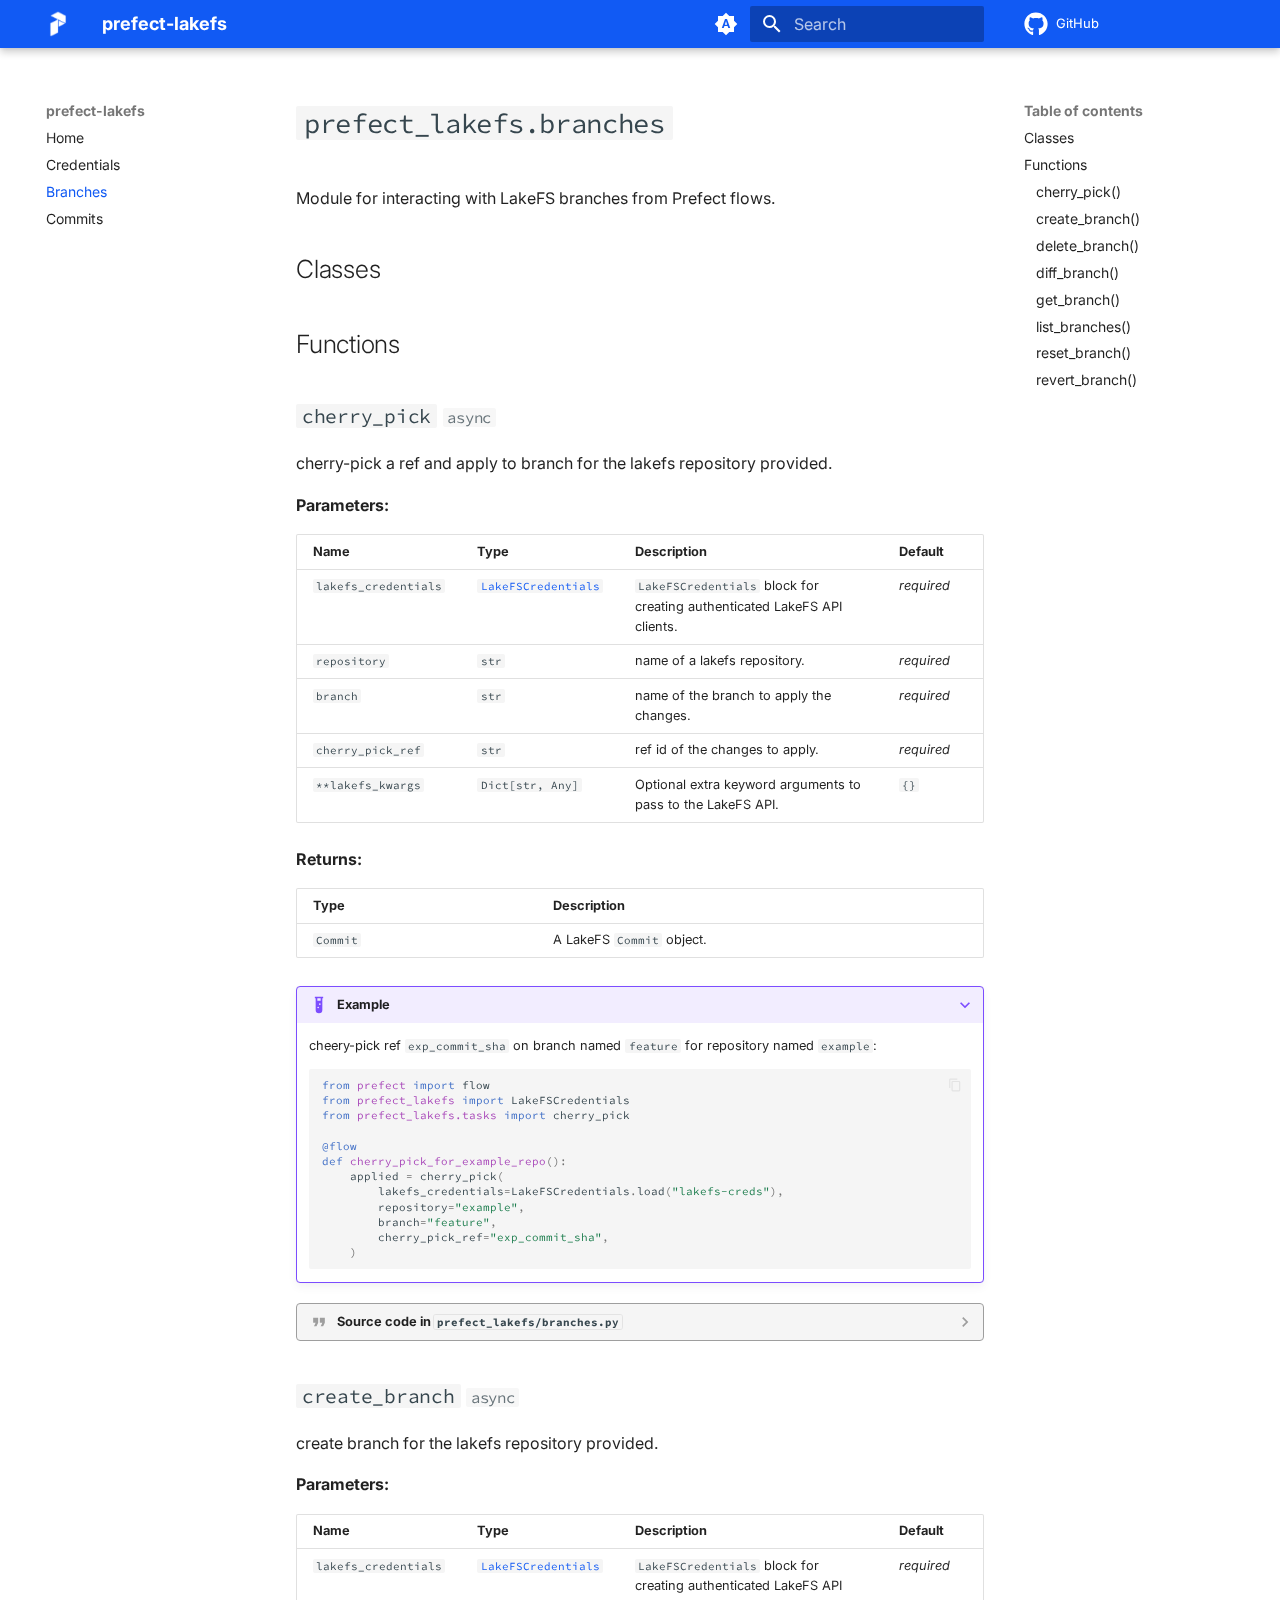
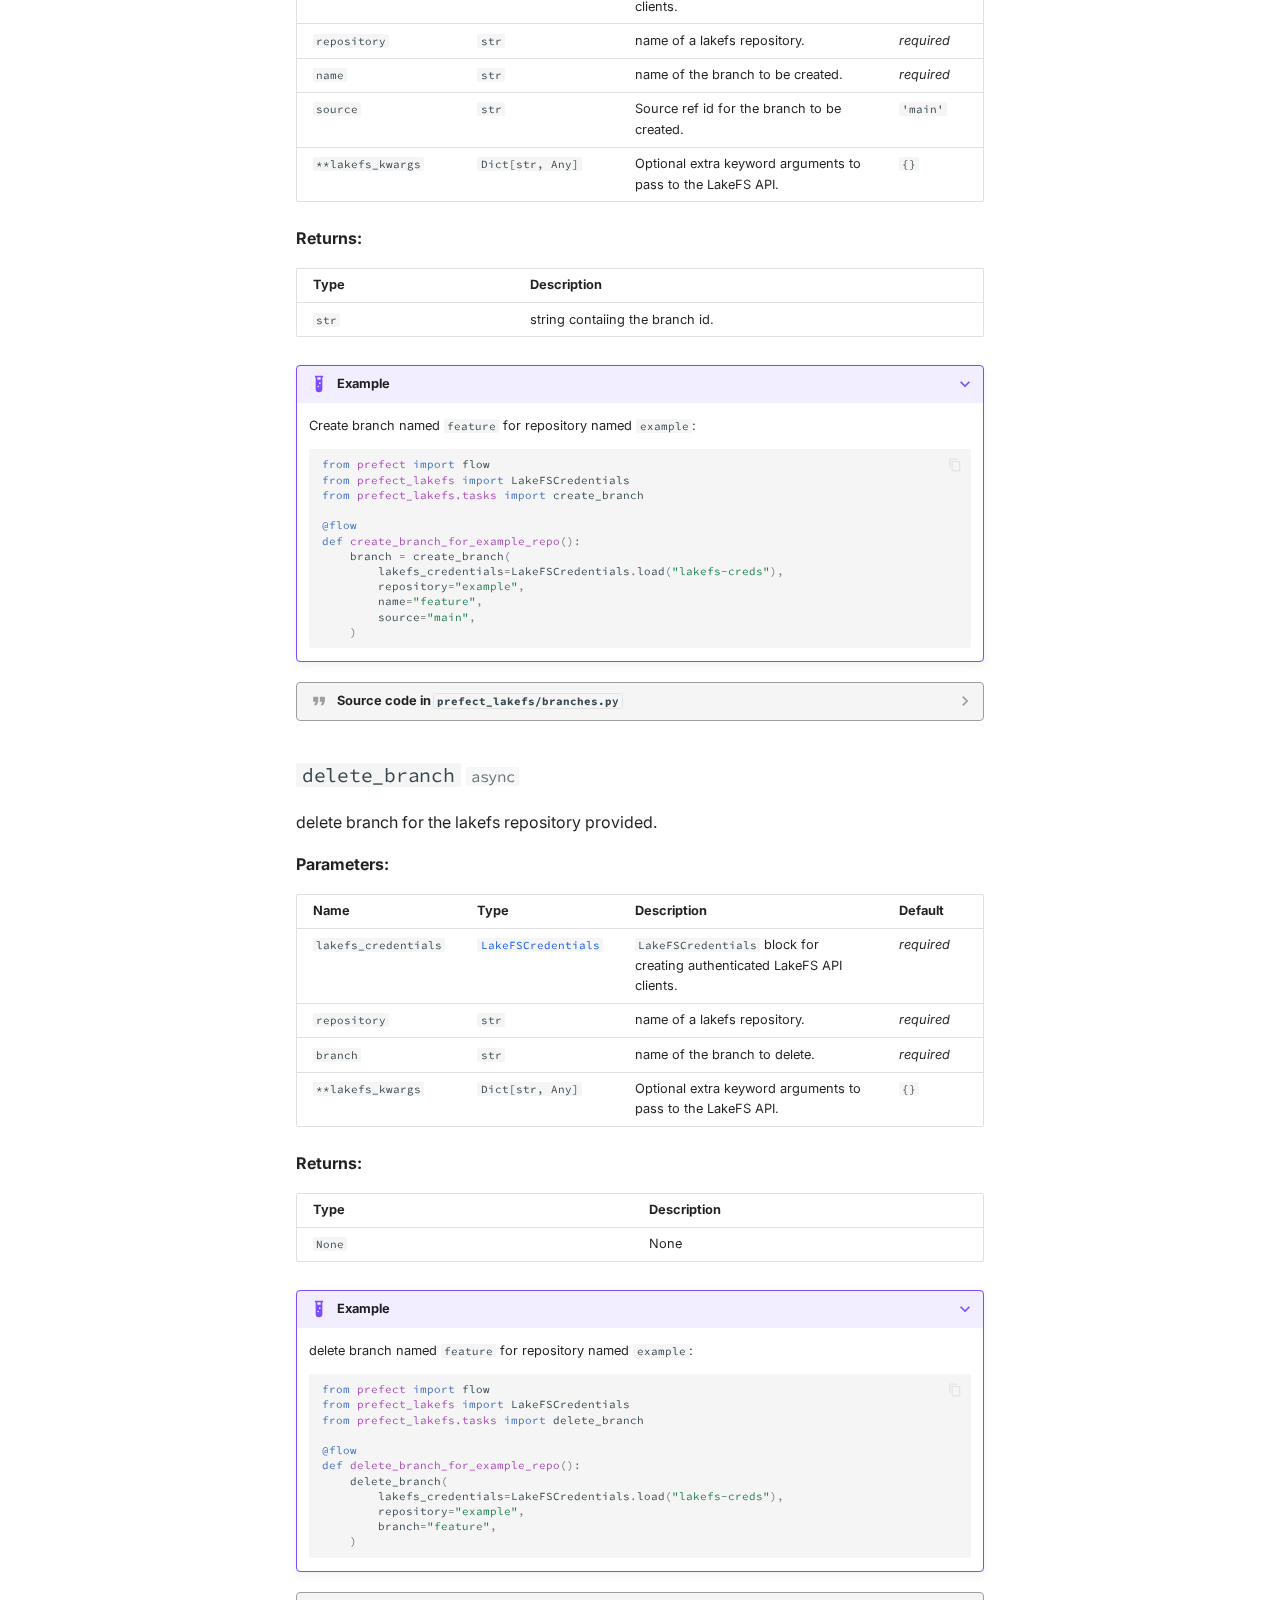
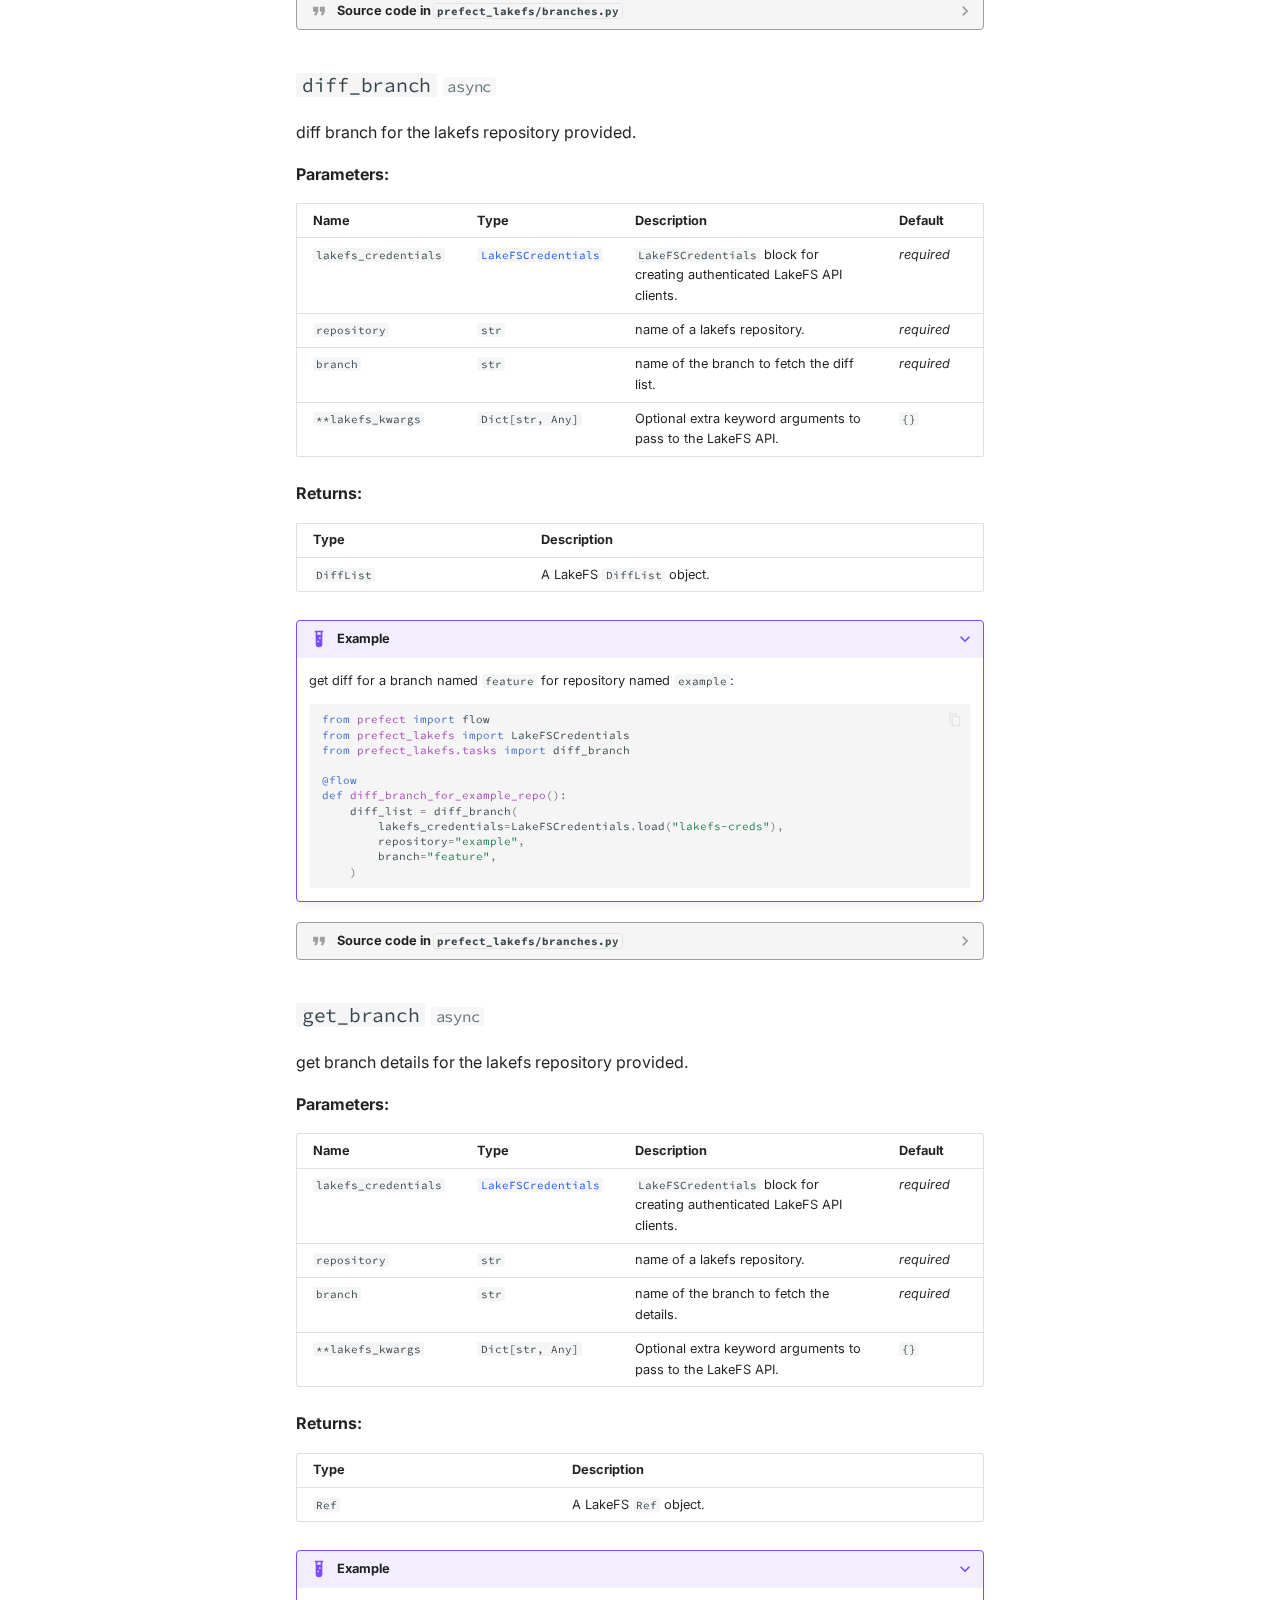
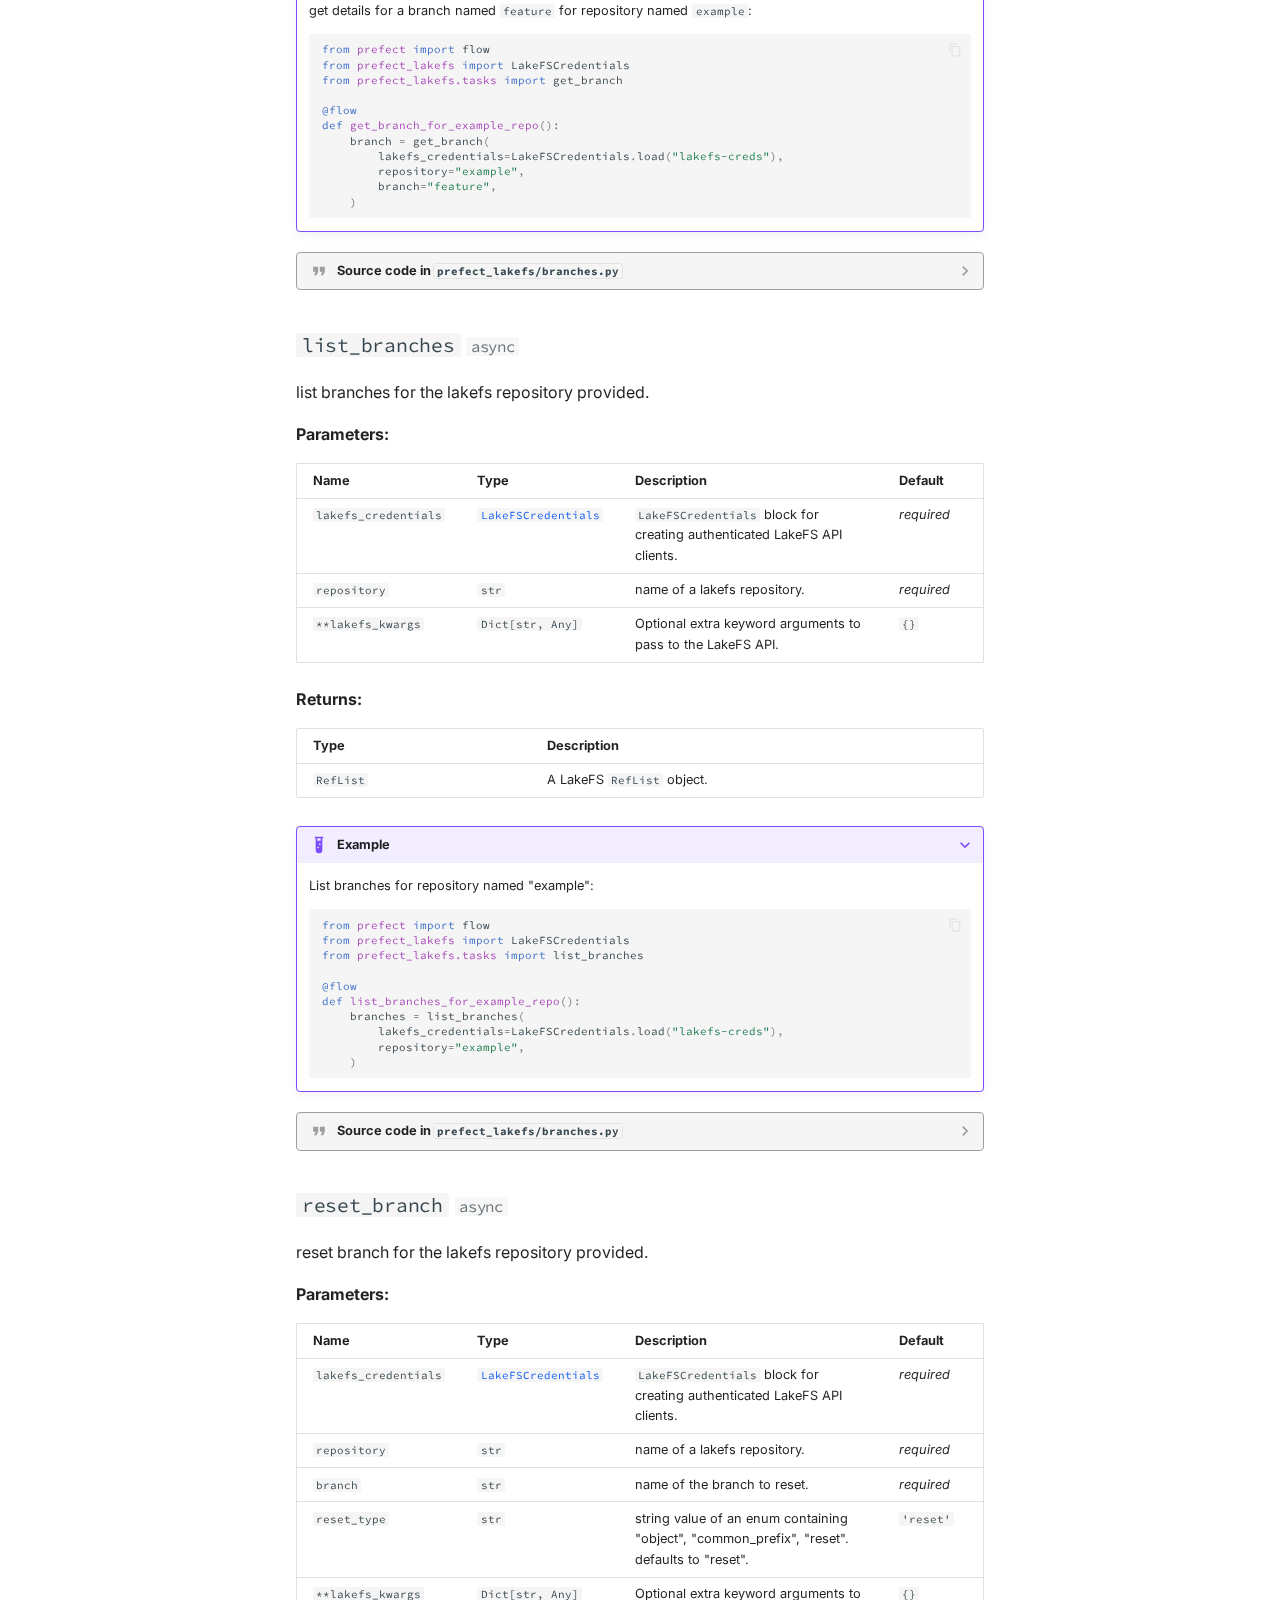
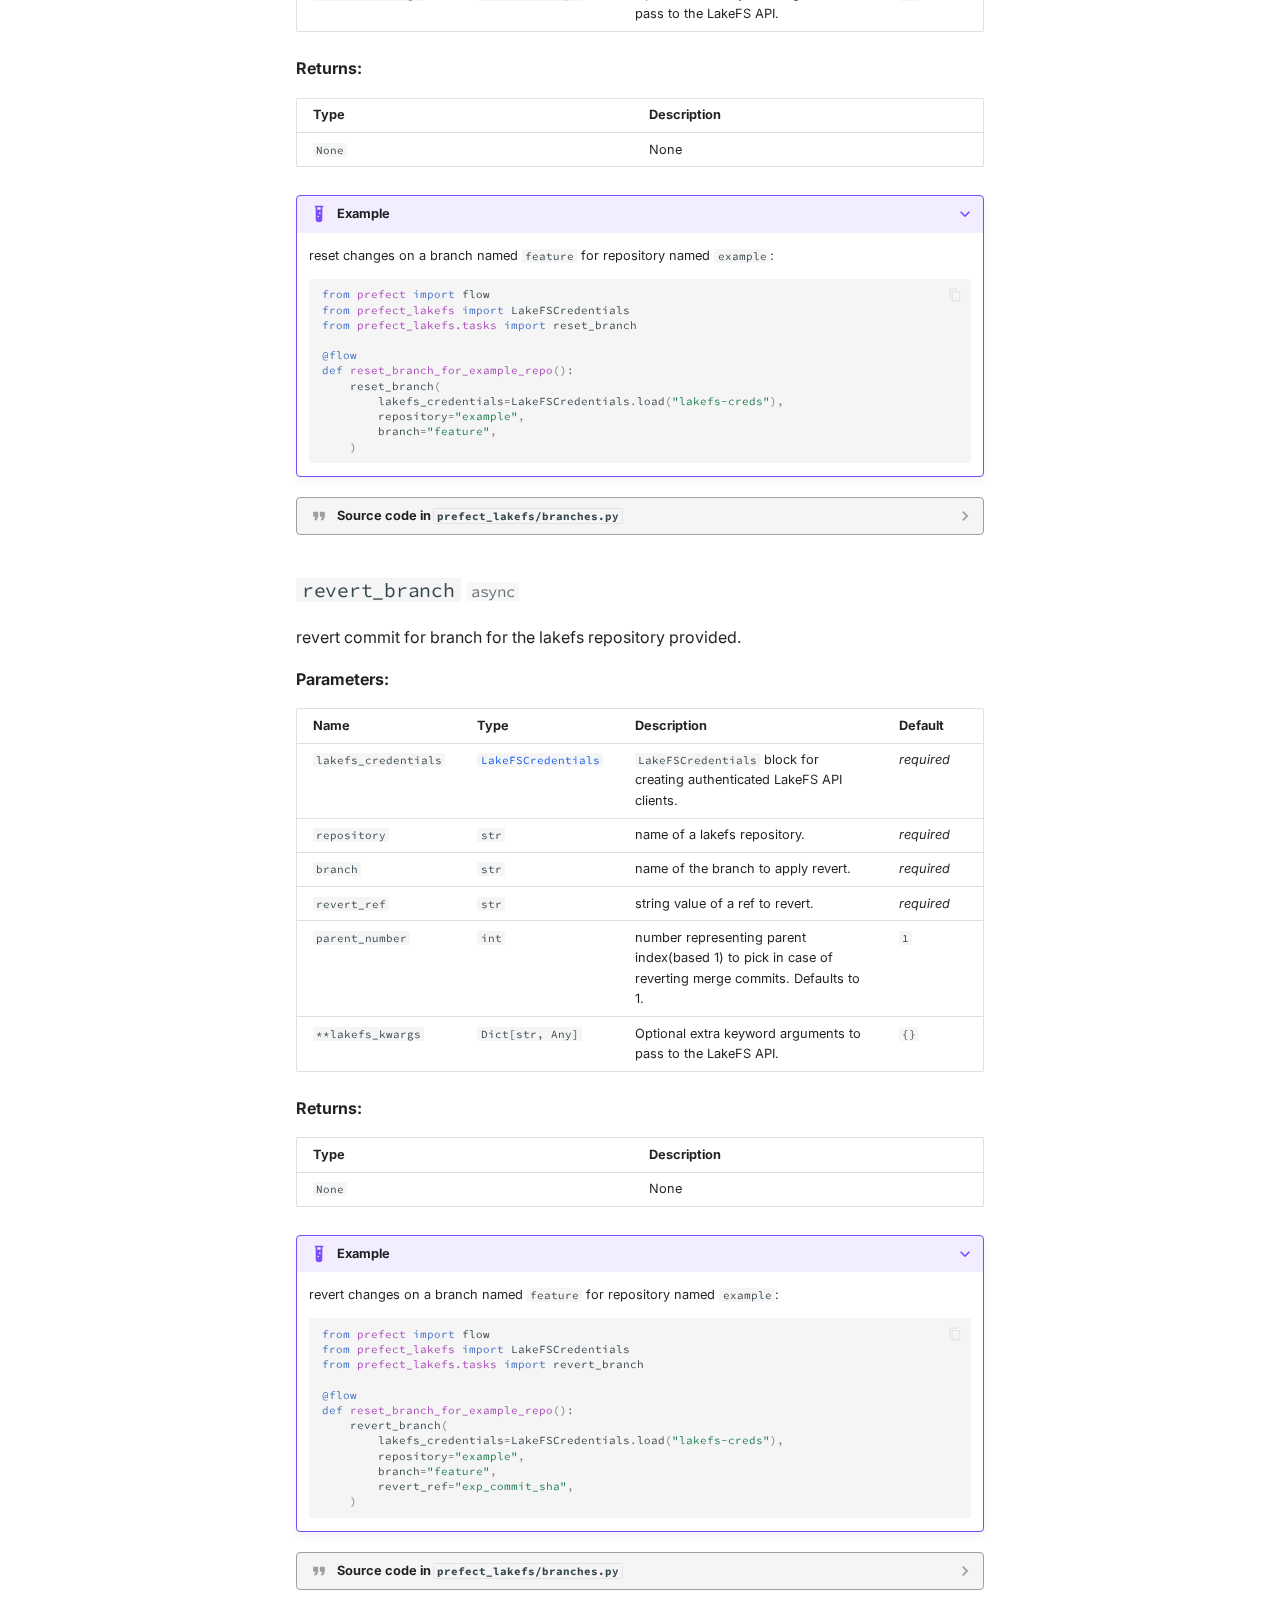
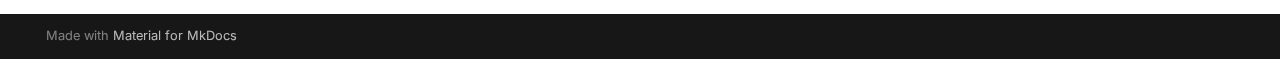
==== commit a6a9a365: "Deploying to docs from @ limx0/prefect-lakefs@6c804949686c490926314c69503f8d51db490b0c 🚀" ====
--- a/branches/index.html
+++ b/branches/index.html
@@ -14,8 +14,10 @@
         <link rel="prev" href="../credentials/">
       
       
+        <link rel="next" href="../commits/">
+      
       <link rel="icon" href="../img/favicon.ico">
-      <meta name="generator" content="mkdocs-1.4.3, mkdocs-material-9.1.11">
+      <meta name="generator" content="mkdocs-1.4.3, mkdocs-material-9.1.19">
     
     
       
@@ -23,10 +25,10 @@
       
     
     
-      <link rel="stylesheet" href="../assets/stylesheets/main.85bb2934.min.css">
-      
-        
-        <link rel="stylesheet" href="../assets/stylesheets/palette.a6bdf11c.min.css">
+      <link rel="stylesheet" href="../assets/stylesheets/main.eebd395e.min.css">
+      
+        
+        <link rel="stylesheet" href="../assets/stylesheets/palette.ecc896b0.min.css">
       
       
 
@@ -401,6 +403,21 @@
   
 
     
+      
+      
+      
+
+  
+  
+  
+    <li class="md-nav__item">
+      <a href="../commits/" class="md-nav__link">
+        Commits
+      </a>
+    </li>
+  
+
+    
   </ul>
 </nav>
                   </div>
@@ -526,7 +543,7 @@
 
 
 <h1 id="prefect_lakefs.branches" class="doc doc-heading">
-          <code>prefect_lakefs.branches</code>
+            <code>prefect_lakefs.branches</code>
 
 
 </h1>
@@ -546,6 +563,7 @@
 
 <h2 id="prefect_lakefs.branches-classes">Classes</h2>
 <h2 id="prefect_lakefs.branches-functions">Functions</h2>
+
 
 <div class="doc doc-object doc-function">
 
@@ -564,6 +582,8 @@
   <div class="doc doc-contents ">
   
       <p>cherry-pick a ref and apply to branch for the lakefs repository provided.</p>
+
+
 
   <p><strong>Parameters:</strong></p>
   <table>
@@ -581,8 +601,12 @@
           <td>
                 <code><a class="autorefs autorefs-internal" title="prefect_lakefs.credentials.LakeFSCredentials" href="../credentials/#prefect_lakefs.credentials.LakeFSCredentials">LakeFSCredentials</a></code>
           </td>
-          <td><p><code>LakeFSCredentials</code> block for creating
-authenticated LakeFS API clients.</p></td>
+          <td>
+            <div class="doc-md-description">
+              <p><code>LakeFSCredentials</code> block for creating
+authenticated LakeFS API clients.</p>
+            </div>
+          </td>
           <td>
               <em>required</em>
           </td>
@@ -592,7 +616,11 @@
           <td>
                 <code>str</code>
           </td>
-          <td><p>name of a lakefs repository.</p></td>
+          <td>
+            <div class="doc-md-description">
+              <p>name of a lakefs repository.</p>
+            </div>
+          </td>
           <td>
               <em>required</em>
           </td>
@@ -602,7 +630,11 @@
           <td>
                 <code>str</code>
           </td>
-          <td><p>name of the branch to apply the changes.</p></td>
+          <td>
+            <div class="doc-md-description">
+              <p>name of the branch to apply the changes.</p>
+            </div>
+          </td>
           <td>
               <em>required</em>
           </td>
@@ -612,7 +644,11 @@
           <td>
                 <code>str</code>
           </td>
-          <td><p>ref id of the changes to apply.</p></td>
+          <td>
+            <div class="doc-md-description">
+              <p>ref id of the changes to apply.</p>
+            </div>
+          </td>
           <td>
               <em>required</em>
           </td>
@@ -622,13 +658,19 @@
           <td>
                 <code><span title="typing.Dict">Dict</span>[str, <span title="typing.Any">Any</span>]</code>
           </td>
-          <td><p>Optional extra keyword arguments to pass to the LakeFS API.</p></td>
+          <td>
+            <div class="doc-md-description">
+              <p>Optional extra keyword arguments to pass to the LakeFS API.</p>
+            </div>
+          </td>
           <td>
                 <code>{}</code>
           </td>
         </tr>
     </tbody>
   </table>
+
+
 
   <p><strong>Returns:</strong></p>
   <table>
@@ -643,7 +685,11 @@
           <td>
                 <code><span title="lakefs_client.models.Commit">Commit</span></code>
           </td>
-          <td><p>A LakeFS <code>Commit</code> object.</p></td>
+          <td>
+            <div class="doc-md-description">
+              <p>A LakeFS <code>Commit</code> object.</p>
+            </div>
+          </td>
         </tr>
     </tbody>
   </table>
@@ -666,9 +712,9 @@
     <span class="p">)</span>
 </code></pre></div>
 </details>
-      <details class="quote">
-        <summary>Source code in <code>prefect_lakefs/branches.py</code></summary>
-        <div class="highlight"><table class="highlighttable"><tr><td class="linenos"><div class="linenodiv"><pre><span></span><span class="normal">110</span>
+          <details class="quote">
+            <summary>Source code in <code>prefect_lakefs/branches.py</code></summary>
+            <div class="highlight"><table class="highlighttable"><tr><td class="linenos"><div class="linenodiv"><pre><span></span><span class="normal">110</span>
 <span class="normal">111</span>
 <span class="normal">112</span>
 <span class="normal">113</span>
@@ -766,10 +812,11 @@
             <span class="o">**</span><span class="n">lakefs_kwargs</span><span class="p">,</span>
         <span class="p">)</span>
 </code></pre></div></td></tr></table></div>
-      </details>
+          </details>
   </div>
 
 </div>
+
 
 <div class="doc doc-object doc-function">
 
@@ -788,6 +835,8 @@
   <div class="doc doc-contents ">
   
       <p>create branch for the lakefs repository provided.</p>
+
+
 
   <p><strong>Parameters:</strong></p>
   <table>
@@ -805,8 +854,12 @@
           <td>
                 <code><a class="autorefs autorefs-internal" title="prefect_lakefs.credentials.LakeFSCredentials" href="../credentials/#prefect_lakefs.credentials.LakeFSCredentials">LakeFSCredentials</a></code>
           </td>
-          <td><p><code>LakeFSCredentials</code> block for creating
-authenticated LakeFS API clients.</p></td>
+          <td>
+            <div class="doc-md-description">
+              <p><code>LakeFSCredentials</code> block for creating
+authenticated LakeFS API clients.</p>
+            </div>
+          </td>
           <td>
               <em>required</em>
           </td>
@@ -816,7 +869,11 @@
           <td>
                 <code>str</code>
           </td>
-          <td><p>name of a lakefs repository.</p></td>
+          <td>
+            <div class="doc-md-description">
+              <p>name of a lakefs repository.</p>
+            </div>
+          </td>
           <td>
               <em>required</em>
           </td>
@@ -826,7 +883,11 @@
           <td>
                 <code>str</code>
           </td>
-          <td><p>name of the branch to be created.</p></td>
+          <td>
+            <div class="doc-md-description">
+              <p>name of the branch to be created.</p>
+            </div>
+          </td>
           <td>
               <em>required</em>
           </td>
@@ -836,7 +897,11 @@
           <td>
                 <code>str</code>
           </td>
-          <td><p>Source ref id for the branch to be created.</p></td>
+          <td>
+            <div class="doc-md-description">
+              <p>Source ref id for the branch to be created.</p>
+            </div>
+          </td>
           <td>
                 <code>&#39;main&#39;</code>
           </td>
@@ -846,13 +911,19 @@
           <td>
                 <code><span title="typing.Dict">Dict</span>[str, <span title="typing.Any">Any</span>]</code>
           </td>
-          <td><p>Optional extra keyword arguments to pass to the LakeFS API.</p></td>
+          <td>
+            <div class="doc-md-description">
+              <p>Optional extra keyword arguments to pass to the LakeFS API.</p>
+            </div>
+          </td>
           <td>
                 <code>{}</code>
           </td>
         </tr>
     </tbody>
   </table>
+
+
 
   <p><strong>Returns:</strong></p>
   <table>
@@ -867,7 +938,11 @@
           <td>
                 <code>str</code>
           </td>
-          <td><p>string contaiing the branch id.</p></td>
+          <td>
+            <div class="doc-md-description">
+              <p>string contaiing the branch id.</p>
+            </div>
+          </td>
         </tr>
     </tbody>
   </table>
@@ -889,9 +964,9 @@
     <span class="p">)</span>
 </code></pre></div></p>
 </details>
-      <details class="quote">
-        <summary>Source code in <code>prefect_lakefs/branches.py</code></summary>
-        <div class="highlight"><table class="highlighttable"><tr><td class="linenos"><div class="linenodiv"><pre><span></span><span class="normal"> 62</span>
+          <details class="quote">
+            <summary>Source code in <code>prefect_lakefs/branches.py</code></summary>
+            <div class="highlight"><table class="highlighttable"><tr><td class="linenos"><div class="linenodiv"><pre><span></span><span class="normal"> 62</span>
 <span class="normal"> 63</span>
 <span class="normal"> 64</span>
 <span class="normal"> 65</span>
@@ -983,10 +1058,11 @@
             <span class="o">**</span><span class="n">lakefs_kwargs</span><span class="p">,</span>
         <span class="p">)</span>
 </code></pre></div></td></tr></table></div>
-      </details>
+          </details>
   </div>
 
 </div>
+
 
 <div class="doc doc-object doc-function">
 
@@ -1005,6 +1081,8 @@
   <div class="doc doc-contents ">
   
       <p>delete branch for the lakefs repository provided.</p>
+
+
 
   <p><strong>Parameters:</strong></p>
   <table>
@@ -1022,8 +1100,12 @@
           <td>
                 <code><a class="autorefs autorefs-internal" title="prefect_lakefs.credentials.LakeFSCredentials" href="../credentials/#prefect_lakefs.credentials.LakeFSCredentials">LakeFSCredentials</a></code>
           </td>
-          <td><p><code>LakeFSCredentials</code> block for creating
-authenticated LakeFS API clients.</p></td>
+          <td>
+            <div class="doc-md-description">
+              <p><code>LakeFSCredentials</code> block for creating
+authenticated LakeFS API clients.</p>
+            </div>
+          </td>
           <td>
               <em>required</em>
           </td>
@@ -1033,7 +1115,11 @@
           <td>
                 <code>str</code>
           </td>
-          <td><p>name of a lakefs repository.</p></td>
+          <td>
+            <div class="doc-md-description">
+              <p>name of a lakefs repository.</p>
+            </div>
+          </td>
           <td>
               <em>required</em>
           </td>
@@ -1043,7 +1129,11 @@
           <td>
                 <code>str</code>
           </td>
-          <td><p>name of the branch to delete.</p></td>
+          <td>
+            <div class="doc-md-description">
+              <p>name of the branch to delete.</p>
+            </div>
+          </td>
           <td>
               <em>required</em>
           </td>
@@ -1053,13 +1143,19 @@
           <td>
                 <code><span title="typing.Dict">Dict</span>[str, <span title="typing.Any">Any</span>]</code>
           </td>
-          <td><p>Optional extra keyword arguments to pass to the LakeFS API.</p></td>
+          <td>
+            <div class="doc-md-description">
+              <p>Optional extra keyword arguments to pass to the LakeFS API.</p>
+            </div>
+          </td>
           <td>
                 <code>{}</code>
           </td>
         </tr>
     </tbody>
   </table>
+
+
 
   <p><strong>Returns:</strong></p>
   <table>
@@ -1074,7 +1170,11 @@
           <td>
                 <code>None</code>
           </td>
-          <td><p>None</p></td>
+          <td>
+            <div class="doc-md-description">
+              <p>None</p>
+            </div>
+          </td>
         </tr>
     </tbody>
   </table>
@@ -1095,9 +1195,9 @@
     <span class="p">)</span>
 </code></pre></div>
 </details>
-      <details class="quote">
-        <summary>Source code in <code>prefect_lakefs/branches.py</code></summary>
-        <div class="highlight"><table class="highlighttable"><tr><td class="linenos"><div class="linenodiv"><pre><span></span><span class="normal">161</span>
+          <details class="quote">
+            <summary>Source code in <code>prefect_lakefs/branches.py</code></summary>
+            <div class="highlight"><table class="highlighttable"><tr><td class="linenos"><div class="linenodiv"><pre><span></span><span class="normal">161</span>
 <span class="normal">162</span>
 <span class="normal">163</span>
 <span class="normal">164</span>
@@ -1185,10 +1285,11 @@
             <span class="o">**</span><span class="n">lakefs_kwargs</span><span class="p">,</span>
         <span class="p">)</span>
 </code></pre></div></td></tr></table></div>
-      </details>
+          </details>
   </div>
 
 </div>
+
 
 <div class="doc doc-object doc-function">
 
@@ -1207,6 +1308,8 @@
   <div class="doc doc-contents ">
   
       <p>diff branch for the lakefs repository provided.</p>
+
+
 
   <p><strong>Parameters:</strong></p>
   <table>
@@ -1224,8 +1327,12 @@
           <td>
                 <code><a class="autorefs autorefs-internal" title="prefect_lakefs.credentials.LakeFSCredentials" href="../credentials/#prefect_lakefs.credentials.LakeFSCredentials">LakeFSCredentials</a></code>
           </td>
-          <td><p><code>LakeFSCredentials</code> block for creating
-authenticated LakeFS API clients.</p></td>
+          <td>
+            <div class="doc-md-description">
+              <p><code>LakeFSCredentials</code> block for creating
+authenticated LakeFS API clients.</p>
+            </div>
+          </td>
           <td>
               <em>required</em>
           </td>
@@ -1235,7 +1342,11 @@
           <td>
                 <code>str</code>
           </td>
-          <td><p>name of a lakefs repository.</p></td>
+          <td>
+            <div class="doc-md-description">
+              <p>name of a lakefs repository.</p>
+            </div>
+          </td>
           <td>
               <em>required</em>
           </td>
@@ -1245,7 +1356,11 @@
           <td>
                 <code>str</code>
           </td>
-          <td><p>name of the branch to fetch the diff list.</p></td>
+          <td>
+            <div class="doc-md-description">
+              <p>name of the branch to fetch the diff list.</p>
+            </div>
+          </td>
           <td>
               <em>required</em>
           </td>
@@ -1255,13 +1370,19 @@
           <td>
                 <code><span title="typing.Dict">Dict</span>[str, <span title="typing.Any">Any</span>]</code>
           </td>
-          <td><p>Optional extra keyword arguments to pass to the LakeFS API.</p></td>
+          <td>
+            <div class="doc-md-description">
+              <p>Optional extra keyword arguments to pass to the LakeFS API.</p>
+            </div>
+          </td>
           <td>
                 <code>{}</code>
           </td>
         </tr>
     </tbody>
   </table>
+
+
 
   <p><strong>Returns:</strong></p>
   <table>
@@ -1276,7 +1397,11 @@
           <td>
                 <code><span title="lakefs_client.models.DiffList">DiffList</span></code>
           </td>
-          <td><p>A LakeFS <code>DiffList</code> object.</p></td>
+          <td>
+            <div class="doc-md-description">
+              <p>A LakeFS <code>DiffList</code> object.</p>
+            </div>
+          </td>
         </tr>
     </tbody>
   </table>
@@ -1297,9 +1422,9 @@
     <span class="p">)</span>
 </code></pre></div>
 </details>
-      <details class="quote">
-        <summary>Source code in <code>prefect_lakefs/branches.py</code></summary>
-        <div class="highlight"><table class="highlighttable"><tr><td class="linenos"><div class="linenodiv"><pre><span></span><span class="normal">207</span>
+          <details class="quote">
+            <summary>Source code in <code>prefect_lakefs/branches.py</code></summary>
+            <div class="highlight"><table class="highlighttable"><tr><td class="linenos"><div class="linenodiv"><pre><span></span><span class="normal">207</span>
 <span class="normal">208</span>
 <span class="normal">209</span>
 <span class="normal">210</span>
@@ -1387,10 +1512,11 @@
             <span class="o">**</span><span class="n">lakefs_kwargs</span><span class="p">,</span>
         <span class="p">)</span>
 </code></pre></div></td></tr></table></div>
-      </details>
+          </details>
   </div>
 
 </div>
+
 
 <div class="doc doc-object doc-function">
 
@@ -1409,6 +1535,8 @@
   <div class="doc doc-contents ">
   
       <p>get branch details for the lakefs repository provided.</p>
+
+
 
   <p><strong>Parameters:</strong></p>
   <table>
@@ -1426,8 +1554,12 @@
           <td>
                 <code><a class="autorefs autorefs-internal" title="prefect_lakefs.credentials.LakeFSCredentials" href="../credentials/#prefect_lakefs.credentials.LakeFSCredentials">LakeFSCredentials</a></code>
           </td>
-          <td><p><code>LakeFSCredentials</code> block for creating
-authenticated LakeFS API clients.</p></td>
+          <td>
+            <div class="doc-md-description">
+              <p><code>LakeFSCredentials</code> block for creating
+authenticated LakeFS API clients.</p>
+            </div>
+          </td>
           <td>
               <em>required</em>
           </td>
@@ -1437,7 +1569,11 @@
           <td>
                 <code>str</code>
           </td>
-          <td><p>name of a lakefs repository.</p></td>
+          <td>
+            <div class="doc-md-description">
+              <p>name of a lakefs repository.</p>
+            </div>
+          </td>
           <td>
               <em>required</em>
           </td>
@@ -1447,7 +1583,11 @@
           <td>
                 <code>str</code>
           </td>
-          <td><p>name of the branch to fetch the details.</p></td>
+          <td>
+            <div class="doc-md-description">
+              <p>name of the branch to fetch the details.</p>
+            </div>
+          </td>
           <td>
               <em>required</em>
           </td>
@@ -1457,13 +1597,19 @@
           <td>
                 <code><span title="typing.Dict">Dict</span>[str, <span title="typing.Any">Any</span>]</code>
           </td>
-          <td><p>Optional extra keyword arguments to pass to the LakeFS API.</p></td>
+          <td>
+            <div class="doc-md-description">
+              <p>Optional extra keyword arguments to pass to the LakeFS API.</p>
+            </div>
+          </td>
           <td>
                 <code>{}</code>
           </td>
         </tr>
     </tbody>
   </table>
+
+
 
   <p><strong>Returns:</strong></p>
   <table>
@@ -1478,7 +1624,11 @@
           <td>
                 <code><span title="lakefs_client.models.Ref">Ref</span></code>
           </td>
-          <td><p>A LakeFS <code>Ref</code> object.</p></td>
+          <td>
+            <div class="doc-md-description">
+              <p>A LakeFS <code>Ref</code> object.</p>
+            </div>
+          </td>
         </tr>
     </tbody>
   </table>
@@ -1499,9 +1649,9 @@
     <span class="p">)</span>
 </code></pre></div>
 </details>
-      <details class="quote">
-        <summary>Source code in <code>prefect_lakefs/branches.py</code></summary>
-        <div class="highlight"><table class="highlighttable"><tr><td class="linenos"><div class="linenodiv"><pre><span></span><span class="normal">253</span>
+          <details class="quote">
+            <summary>Source code in <code>prefect_lakefs/branches.py</code></summary>
+            <div class="highlight"><table class="highlighttable"><tr><td class="linenos"><div class="linenodiv"><pre><span></span><span class="normal">253</span>
 <span class="normal">254</span>
 <span class="normal">255</span>
 <span class="normal">256</span>
@@ -1589,10 +1739,11 @@
             <span class="o">**</span><span class="n">lakefs_kwargs</span><span class="p">,</span>
         <span class="p">)</span>
 </code></pre></div></td></tr></table></div>
-      </details>
+          </details>
   </div>
 
 </div>
+
 
 <div class="doc doc-object doc-function">
 
@@ -1611,6 +1762,8 @@
   <div class="doc doc-contents ">
   
       <p>list branches for the lakefs repository provided.</p>
+
+
 
   <p><strong>Parameters:</strong></p>
   <table>
@@ -1628,8 +1781,12 @@
           <td>
                 <code><a class="autorefs autorefs-internal" title="prefect_lakefs.credentials.LakeFSCredentials" href="../credentials/#prefect_lakefs.credentials.LakeFSCredentials">LakeFSCredentials</a></code>
           </td>
-          <td><p><code>LakeFSCredentials</code> block for creating
-authenticated LakeFS API clients.</p></td>
+          <td>
+            <div class="doc-md-description">
+              <p><code>LakeFSCredentials</code> block for creating
+authenticated LakeFS API clients.</p>
+            </div>
+          </td>
           <td>
               <em>required</em>
           </td>
@@ -1639,7 +1796,11 @@
           <td>
                 <code>str</code>
           </td>
-          <td><p>name of a lakefs repository.</p></td>
+          <td>
+            <div class="doc-md-description">
+              <p>name of a lakefs repository.</p>
+            </div>
+          </td>
           <td>
               <em>required</em>
           </td>
@@ -1649,13 +1810,19 @@
           <td>
                 <code><span title="typing.Dict">Dict</span>[str, <span title="typing.Any">Any</span>]</code>
           </td>
-          <td><p>Optional extra keyword arguments to pass to the LakeFS API.</p></td>
+          <td>
+            <div class="doc-md-description">
+              <p>Optional extra keyword arguments to pass to the LakeFS API.</p>
+            </div>
+          </td>
           <td>
                 <code>{}</code>
           </td>
         </tr>
     </tbody>
   </table>
+
+
 
   <p><strong>Returns:</strong></p>
   <table>
@@ -1670,7 +1837,11 @@
           <td>
                 <code><span title="lakefs_client.models.RefList">RefList</span></code>
           </td>
-          <td><p>A LakeFS <code>RefList</code> object.</p></td>
+          <td>
+            <div class="doc-md-description">
+              <p>A LakeFS <code>RefList</code> object.</p>
+            </div>
+          </td>
         </tr>
     </tbody>
   </table>
@@ -1690,9 +1861,9 @@
     <span class="p">)</span>
 </code></pre></div></p>
 </details>
-      <details class="quote">
-        <summary>Source code in <code>prefect_lakefs/branches.py</code></summary>
-        <div class="highlight"><table class="highlighttable"><tr><td class="linenos"><div class="linenodiv"><pre><span></span><span class="normal">20</span>
+          <details class="quote">
+            <summary>Source code in <code>prefect_lakefs/branches.py</code></summary>
+            <div class="highlight"><table class="highlighttable"><tr><td class="linenos"><div class="linenodiv"><pre><span></span><span class="normal">20</span>
 <span class="normal">21</span>
 <span class="normal">22</span>
 <span class="normal">23</span>
@@ -1772,10 +1943,11 @@
             <span class="o">**</span><span class="n">lakefs_kwargs</span><span class="p">,</span>
         <span class="p">)</span>
 </code></pre></div></td></tr></table></div>
-      </details>
+          </details>
   </div>
 
 </div>
+
 
 <div class="doc doc-object doc-function">
 
@@ -1794,6 +1966,8 @@
   <div class="doc doc-contents ">
   
       <p>reset branch for the lakefs repository provided.</p>
+
+
 
   <p><strong>Parameters:</strong></p>
   <table>
@@ -1811,8 +1985,12 @@
           <td>
                 <code><a class="autorefs autorefs-internal" title="prefect_lakefs.credentials.LakeFSCredentials" href="../credentials/#prefect_lakefs.credentials.LakeFSCredentials">LakeFSCredentials</a></code>
           </td>
-          <td><p><code>LakeFSCredentials</code> block for creating
-authenticated LakeFS API clients.</p></td>
+          <td>
+            <div class="doc-md-description">
+              <p><code>LakeFSCredentials</code> block for creating
+authenticated LakeFS API clients.</p>
+            </div>
+          </td>
           <td>
               <em>required</em>
           </td>
@@ -1822,7 +2000,11 @@
           <td>
                 <code>str</code>
           </td>
-          <td><p>name of a lakefs repository.</p></td>
+          <td>
+            <div class="doc-md-description">
+              <p>name of a lakefs repository.</p>
+            </div>
+          </td>
           <td>
               <em>required</em>
           </td>
@@ -1832,7 +2014,11 @@
           <td>
                 <code>str</code>
           </td>
-          <td><p>name of the branch to reset.</p></td>
+          <td>
+            <div class="doc-md-description">
+              <p>name of the branch to reset.</p>
+            </div>
+          </td>
           <td>
               <em>required</em>
           </td>
@@ -1842,8 +2028,12 @@
           <td>
                 <code>str</code>
           </td>
-          <td><p>string value of an enum containing "object", "common_prefix",
-"reset". defaults to "reset".</p></td>
+          <td>
+            <div class="doc-md-description">
+              <p>string value of an enum containing "object", "common_prefix",
+"reset". defaults to "reset".</p>
+            </div>
+          </td>
           <td>
                 <code>&#39;reset&#39;</code>
           </td>
@@ -1853,13 +2043,19 @@
           <td>
                 <code><span title="typing.Dict">Dict</span>[str, <span title="typing.Any">Any</span>]</code>
           </td>
-          <td><p>Optional extra keyword arguments to pass to the LakeFS API.</p></td>
+          <td>
+            <div class="doc-md-description">
+              <p>Optional extra keyword arguments to pass to the LakeFS API.</p>
+            </div>
+          </td>
           <td>
                 <code>{}</code>
           </td>
         </tr>
     </tbody>
   </table>
+
+
 
   <p><strong>Returns:</strong></p>
   <table>
@@ -1874,7 +2070,11 @@
           <td>
                 <code>None</code>
           </td>
-          <td><p>None</p></td>
+          <td>
+            <div class="doc-md-description">
+              <p>None</p>
+            </div>
+          </td>
         </tr>
     </tbody>
   </table>
@@ -1895,9 +2095,9 @@
     <span class="p">)</span>
 </code></pre></div>
 </details>
-      <details class="quote">
-        <summary>Source code in <code>prefect_lakefs/branches.py</code></summary>
-        <div class="highlight"><table class="highlighttable"><tr><td class="linenos"><div class="linenodiv"><pre><span></span><span class="normal">299</span>
+          <details class="quote">
+            <summary>Source code in <code>prefect_lakefs/branches.py</code></summary>
+            <div class="highlight"><table class="highlighttable"><tr><td class="linenos"><div class="linenodiv"><pre><span></span><span class="normal">299</span>
 <span class="normal">300</span>
 <span class="normal">301</span>
 <span class="normal">302</span>
@@ -1993,10 +2193,11 @@
             <span class="o">**</span><span class="n">lakefs_kwargs</span><span class="p">,</span>
         <span class="p">)</span>
 </code></pre></div></td></tr></table></div>
-      </details>
+          </details>
   </div>
 
 </div>
+
 
 <div class="doc doc-object doc-function">
 
@@ -2015,6 +2216,8 @@
   <div class="doc doc-contents ">
   
       <p>revert commit for branch for the lakefs repository provided.</p>
+
+
 
   <p><strong>Parameters:</strong></p>
   <table>
@@ -2032,8 +2235,12 @@
           <td>
                 <code><a class="autorefs autorefs-internal" title="prefect_lakefs.credentials.LakeFSCredentials" href="../credentials/#prefect_lakefs.credentials.LakeFSCredentials">LakeFSCredentials</a></code>
           </td>
-          <td><p><code>LakeFSCredentials</code> block for creating
-authenticated LakeFS API clients.</p></td>
+          <td>
+            <div class="doc-md-description">
+              <p><code>LakeFSCredentials</code> block for creating
+authenticated LakeFS API clients.</p>
+            </div>
+          </td>
           <td>
               <em>required</em>
           </td>
@@ -2043,7 +2250,11 @@
           <td>
                 <code>str</code>
           </td>
-          <td><p>name of a lakefs repository.</p></td>
+          <td>
+            <div class="doc-md-description">
+              <p>name of a lakefs repository.</p>
+            </div>
+          </td>
           <td>
               <em>required</em>
           </td>
@@ -2053,7 +2264,11 @@
           <td>
                 <code>str</code>
           </td>
-          <td><p>name of the branch to apply revert.</p></td>
+          <td>
+            <div class="doc-md-description">
+              <p>name of the branch to apply revert.</p>
+            </div>
+          </td>
           <td>
               <em>required</em>
           </td>
@@ -2063,7 +2278,11 @@
           <td>
                 <code>str</code>
           </td>
-          <td><p>string value of a ref to revert.</p></td>
+          <td>
+            <div class="doc-md-description">
+              <p>string value of a ref to revert.</p>
+            </div>
+          </td>
           <td>
               <em>required</em>
           </td>
@@ -2073,8 +2292,12 @@
           <td>
                 <code>int</code>
           </td>
-          <td><p>number representing parent index(based 1) to pick
-incase of reverting merge commits. Defaults to 1.</p></td>
+          <td>
+            <div class="doc-md-description">
+              <p>number representing parent index(based 1) to pick
+in case of reverting merge commits. Defaults to 1.</p>
+            </div>
+          </td>
           <td>
                 <code>1</code>
           </td>
@@ -2084,13 +2307,19 @@
           <td>
                 <code><span title="typing.Dict">Dict</span>[str, <span title="typing.Any">Any</span>]</code>
           </td>
-          <td><p>Optional extra keyword arguments to pass to the LakeFS API.</p></td>
+          <td>
+            <div class="doc-md-description">
+              <p>Optional extra keyword arguments to pass to the LakeFS API.</p>
+            </div>
+          </td>
           <td>
                 <code>{}</code>
           </td>
         </tr>
     </tbody>
   </table>
+
+
 
   <p><strong>Returns:</strong></p>
   <table>
@@ -2105,7 +2334,11 @@
           <td>
                 <code>None</code>
           </td>
-          <td><p>None</p></td>
+          <td>
+            <div class="doc-md-description">
+              <p>None</p>
+            </div>
+          </td>
         </tr>
     </tbody>
   </table>
@@ -2127,9 +2360,9 @@
     <span class="p">)</span>
 </code></pre></div>
 </details>
-      <details class="quote">
-        <summary>Source code in <code>prefect_lakefs/branches.py</code></summary>
-        <div class="highlight"><table class="highlighttable"><tr><td class="linenos"><div class="linenodiv"><pre><span></span><span class="normal">349</span>
+          <details class="quote">
+            <summary>Source code in <code>prefect_lakefs/branches.py</code></summary>
+            <div class="highlight"><table class="highlighttable"><tr><td class="linenos"><div class="linenodiv"><pre><span></span><span class="normal">349</span>
 <span class="normal">350</span>
 <span class="normal">351</span>
 <span class="normal">352</span>
@@ -2197,7 +2430,7 @@
 <span class="sd">        branch: name of the branch to apply revert.</span>
 <span class="sd">        revert_ref: string value of a ref to revert.</span>
 <span class="sd">        parent_number: number representing parent index(based 1) to pick</span>
-<span class="sd">            incase of reverting merge commits. Defaults to 1.</span>
+<span class="sd">            in case of reverting merge commits. Defaults to 1.</span>
 <span class="sd">        **lakefs_kwargs: Optional extra keyword arguments to pass to the LakeFS API.</span>
 
 <span class="sd">    Returns:</span>
@@ -2231,7 +2464,7 @@
             <span class="o">**</span><span class="n">lakefs_kwargs</span><span class="p">,</span>
         <span class="p">)</span>
 </code></pre></div></td></tr></table></div>
-      </details>
+          </details>
   </div>
 
 </div>
@@ -2280,10 +2513,10 @@
       <div class="md-dialog__inner md-typeset"></div>
     </div>
     
-    <script id="__config" type="application/json">{"base": "..", "features": ["content.code.copy", "content.code.annotate"], "search": "../assets/javascripts/workers/search.208ed371.min.js", "translations": {"clipboard.copied": "Copied to clipboard", "clipboard.copy": "Copy to clipboard", "search.result.more.one": "1 more on this page", "search.result.more.other": "# more on this page", "search.result.none": "No matching documents", "search.result.one": "1 matching document", "search.result.other": "# matching documents", "search.result.placeholder": "Type to start searching", "search.result.term.missing": "Missing", "select.version": "Select version"}}</script>
-    
-    
-      <script src="../assets/javascripts/bundle.fac441b0.min.js"></script>
+    <script id="__config" type="application/json">{"base": "..", "features": ["content.code.copy", "content.code.annotate"], "search": "../assets/javascripts/workers/search.74e28a9f.min.js", "translations": {"clipboard.copied": "Copied to clipboard", "clipboard.copy": "Copy to clipboard", "search.result.more.one": "1 more on this page", "search.result.more.other": "# more on this page", "search.result.none": "No matching documents", "search.result.one": "1 matching document", "search.result.other": "# matching documents", "search.result.placeholder": "Type to start searching", "search.result.term.missing": "Missing", "select.version": "Select version"}}</script>
+    
+    
+      <script src="../assets/javascripts/bundle.220ee61c.min.js"></script>
       
     
   </body>
--- a/assets/stylesheets/main.eebd395e.min.css
+++ b/assets/stylesheets/main.eebd395e.min.css
@@ -0,0 +1 @@
+@charset "UTF-8";html{-webkit-text-size-adjust:none;-moz-text-size-adjust:none;text-size-adjust:none;box-sizing:border-box}*,:after,:before{box-sizing:inherit}@media (prefers-reduced-motion){*,:after,:before{transition:none!important}}body{margin:0}a,button,input,label{-webkit-tap-highlight-color:transparent}a{color:inherit;text-decoration:none}hr{border:0;box-sizing:initial;display:block;height:.05rem;overflow:visible;padding:0}small{font-size:80%}sub,sup{line-height:1em}img{border-style:none}table{border-collapse:initial;border-spacing:0}td,th{font-weight:400;vertical-align:top}button{background:#0000;border:0;font-family:inherit;font-size:inherit;margin:0;padding:0}input{border:0;outline:none}:root{--md-primary-fg-color:#4051b5;--md-primary-fg-color--light:#5d6cc0;--md-primary-fg-color--dark:#303fa1;--md-primary-bg-color:#fff;--md-primary-bg-color--light:#ffffffb3;--md-accent-fg-color:#526cfe;--md-accent-fg-color--transparent:#526cfe1a;--md-accent-bg-color:#fff;--md-accent-bg-color--light:#ffffffb3}[data-md-color-scheme=default]{color-scheme:light}[data-md-color-scheme=default] img[src$="#gh-dark-mode-only"],[data-md-color-scheme=default] img[src$="#only-dark"]{display:none}:root,[data-md-color-scheme=default]{--md-default-fg-color:#000000de;--md-default-fg-color--light:#0000008a;--md-default-fg-color--lighter:#00000052;--md-default-fg-color--lightest:#00000012;--md-default-bg-color:#fff;--md-default-bg-color--light:#ffffffb3;--md-default-bg-color--lighter:#ffffff4d;--md-default-bg-color--lightest:#ffffff1f;--md-code-fg-color:#36464e;--md-code-bg-color:#f5f5f5;--md-code-hl-color:#ffff0080;--md-code-hl-number-color:#d52a2a;--md-code-hl-special-color:#db1457;--md-code-hl-function-color:#a846b9;--md-code-hl-constant-color:#6e59d9;--md-code-hl-keyword-color:#3f6ec6;--md-code-hl-string-color:#1c7d4d;--md-code-hl-name-color:var(--md-code-fg-color);--md-code-hl-operator-color:var(--md-default-fg-color--light);--md-code-hl-punctuation-color:var(--md-default-fg-color--light);--md-code-hl-comment-color:var(--md-default-fg-color--light);--md-code-hl-generic-color:var(--md-default-fg-color--light);--md-code-hl-variable-color:var(--md-default-fg-color--light);--md-typeset-color:var(--md-default-fg-color);--md-typeset-a-color:var(--md-primary-fg-color);--md-typeset-mark-color:#ffff0080;--md-typeset-del-color:#f5503d26;--md-typeset-ins-color:#0bd57026;--md-typeset-kbd-color:#fafafa;--md-typeset-kbd-accent-color:#fff;--md-typeset-kbd-border-color:#b8b8b8;--md-typeset-table-color:#0000001f;--md-typeset-table-color--light:rgba(0,0,0,.035);--md-admonition-fg-color:var(--md-default-fg-color);--md-admonition-bg-color:var(--md-default-bg-color);--md-warning-fg-color:#000000de;--md-warning-bg-color:#ff9;--md-footer-fg-color:#fff;--md-footer-fg-color--light:#ffffffb3;--md-footer-fg-color--lighter:#ffffff73;--md-footer-bg-color:#000000de;--md-footer-bg-color--dark:#00000052;--md-shadow-z1:0 0.2rem 0.5rem #0000000d,0 0 0.05rem #0000001a;--md-shadow-z2:0 0.2rem 0.5rem #0000001a,0 0 0.05rem #00000040;--md-shadow-z3:0 0.2rem 0.5rem #0003,0 0 0.05rem #00000059}.md-icon svg{fill:currentcolor;display:block;height:1.2rem;width:1.2rem}body{-webkit-font-smoothing:antialiased;-moz-osx-font-smoothing:grayscale;--md-text-font-family:var(--md-text-font,_),-apple-system,BlinkMacSystemFont,Helvetica,Arial,sans-serif;--md-code-font-family:var(--md-code-font,_),SFMono-Regular,Consolas,Menlo,monospace}aside,body,input{font-feature-settings:"kern","liga";color:var(--md-typeset-color);font-family:var(--md-text-font-family)}code,kbd,pre{font-feature-settings:"kern";font-family:var(--md-code-font-family)}:root{--md-typeset-table-sort-icon:url('data:image/svg+xml;charset=utf-8,<svg xmlns="http://www.w3.org/2000/svg" viewBox="0 0 24 24"><path d="m18 21-4-4h3V7h-3l4-4 4 4h-3v10h3M2 19v-2h10v2M2 13v-2h7v2M2 7V5h4v2H2Z"/></svg>');--md-typeset-table-sort-icon--asc:url('data:image/svg+xml;charset=utf-8,<svg xmlns="http://www.w3.org/2000/svg" viewBox="0 0 24 24"><path d="M19 17h3l-4 4-4-4h3V3h2M2 17h10v2H2M6 5v2H2V5m0 6h7v2H2v-2Z"/></svg>');--md-typeset-table-sort-icon--desc:url('data:image/svg+xml;charset=utf-8,<svg xmlns="http://www.w3.org/2000/svg" viewBox="0 0 24 24"><path d="M19 7h3l-4-4-4 4h3v14h2M2 17h10v2H2M6 5v2H2V5m0 6h7v2H2v-2Z"/></svg>')}.md-typeset{-webkit-print-color-adjust:exact;color-adjust:exact;font-size:.8rem;line-height:1.6}@media print{.md-typeset{font-size:.68rem}}.md-typeset blockquote,.md-typeset dl,.md-typeset figure,.md-typeset ol,.md-typeset pre,.md-typeset ul{margin-bottom:1em;margin-top:1em}.md-typeset h1{color:var(--md-default-fg-color--light);font-size:2em;line-height:1.3;margin:0 0 1.25em}.md-typeset h1,.md-typeset h2{font-weight:300;letter-spacing:-.01em}.md-typeset h2{font-size:1.5625em;line-height:1.4;margin:1.6em 0 .64em}.md-typeset h3{font-size:1.25em;font-weight:400;letter-spacing:-.01em;line-height:1.5;margin:1.6em 0 .8em}.md-typeset h2+h3{margin-top:.8em}.md-typeset h4{font-weight:700;letter-spacing:-.01em;margin:1em 0}.md-typeset h5,.md-typeset h6{color:var(--md-default-fg-color--light);font-size:.8em;font-weight:700;letter-spacing:-.01em;margin:1.25em 0}.md-typeset h5{text-transform:uppercase}.md-typeset hr{border-bottom:.05rem solid var(--md-default-fg-color--lightest);display:flow-root;margin:1.5em 0}.md-typeset a{color:var(--md-typeset-a-color);word-break:break-word}.md-typeset a,.md-typeset a:before{transition:color 125ms}.md-typeset a:focus,.md-typeset a:hover{color:var(--md-accent-fg-color)}.md-typeset a:focus code,.md-typeset a:hover code{background-color:var(--md-accent-fg-color--transparent)}.md-typeset a code{color:currentcolor;transition:background-color 125ms}.md-typeset a.focus-visible{outline-color:var(--md-accent-fg-color);outline-offset:.2rem}.md-typeset code,.md-typeset kbd,.md-typeset pre{color:var(--md-code-fg-color);direction:ltr;font-variant-ligatures:none}@media print{.md-typeset code,.md-typeset kbd,.md-typeset pre{white-space:pre-wrap}}.md-typeset code{background-color:var(--md-code-bg-color);border-radius:.1rem;-webkit-box-decoration-break:clone;box-decoration-break:clone;font-size:.85em;padding:0 .2941176471em;word-break:break-word}.md-typeset code:not(.focus-visible){-webkit-tap-highlight-color:transparent;outline:none}.md-typeset pre{display:flow-root;line-height:1.4;position:relative}.md-typeset pre>code{-webkit-box-decoration-break:slice;box-decoration-break:slice;box-shadow:none;display:block;margin:0;outline-color:var(--md-accent-fg-color);overflow:auto;padding:.7720588235em 1.1764705882em;scrollbar-color:var(--md-default-fg-color--lighter) #0000;scrollbar-width:thin;touch-action:auto;word-break:normal}.md-typeset pre>code:hover{scrollbar-color:var(--md-accent-fg-color) #0000}.md-typeset pre>code::-webkit-scrollbar{height:.2rem;width:.2rem}.md-typeset pre>code::-webkit-scrollbar-thumb{background-color:var(--md-default-fg-color--lighter)}.md-typeset pre>code::-webkit-scrollbar-thumb:hover{background-color:var(--md-accent-fg-color)}.md-typeset kbd{background-color:var(--md-typeset-kbd-color);border-radius:.1rem;box-shadow:0 .1rem 0 .05rem var(--md-typeset-kbd-border-color),0 .1rem 0 var(--md-typeset-kbd-border-color),0 -.1rem .2rem var(--md-typeset-kbd-accent-color) inset;color:var(--md-default-fg-color);display:inline-block;font-size:.75em;padding:0 .6666666667em;vertical-align:text-top;word-break:break-word}.md-typeset mark{background-color:var(--md-typeset-mark-color);-webkit-box-decoration-break:clone;box-decoration-break:clone;color:inherit;word-break:break-word}.md-typeset abbr{border-bottom:.05rem dotted var(--md-default-fg-color--light);cursor:help;text-decoration:none}@media (hover:none){.md-typeset abbr[title]:focus:after,.md-typeset abbr[title]:hover:after{background-color:var(--md-default-fg-color);border-radius:.1rem;box-shadow:var(--md-shadow-z3);color:var(--md-default-bg-color);content:attr(title);font-size:.7rem;left:.8rem;margin-top:2em;padding:.2rem .3rem;position:absolute;right:.8rem}}.md-typeset small{opacity:.75}[dir=ltr] .md-typeset sub,[dir=ltr] .md-typeset sup{margin-left:.078125em}[dir=rtl] .md-typeset sub,[dir=rtl] .md-typeset sup{margin-right:.078125em}[dir=ltr] .md-typeset blockquote{padding-left:.6rem}[dir=rtl] .md-typeset blockquote{padding-right:.6rem}[dir=ltr] .md-typeset blockquote{border-left:.2rem solid var(--md-default-fg-color--lighter)}[dir=rtl] .md-typeset blockquote{border-right:.2rem solid var(--md-default-fg-color--lighter)}.md-typeset blockquote{color:var(--md-default-fg-color--light);margin-left:0;margin-right:0}.md-typeset ul{list-style-type:disc}[dir=ltr] .md-typeset ol,[dir=ltr] .md-typeset ul{margin-left:.625em}[dir=rtl] .md-typeset ol,[dir=rtl] .md-typeset ul{margin-right:.625em}.md-typeset ol,.md-typeset ul{padding:0}.md-typeset ol:not([hidden]),.md-typeset ul:not([hidden]){display:flow-root}.md-typeset ol ol,.md-typeset ul ol{list-style-type:lower-alpha}.md-typeset ol ol ol,.md-typeset ul ol ol{list-style-type:lower-roman}[dir=ltr] .md-typeset ol li,[dir=ltr] .md-typeset ul li{margin-left:1.25em}[dir=rtl] .md-typeset ol li,[dir=rtl] .md-typeset ul li{margin-right:1.25em}.md-typeset ol li,.md-typeset ul li{margin-bottom:.5em}.md-typeset ol li blockquote,.md-typeset ol li p,.md-typeset ul li blockquote,.md-typeset ul li p{margin:.5em 0}.md-typeset ol li:last-child,.md-typeset ul li:last-child{margin-bottom:0}[dir=ltr] .md-typeset ol li ol,[dir=ltr] .md-typeset ol li ul,[dir=ltr] .md-typeset ul li ol,[dir=ltr] .md-typeset ul li ul{margin-left:.625em}[dir=rtl] .md-typeset ol li ol,[dir=rtl] .md-typeset ol li ul,[dir=rtl] .md-typeset ul li ol,[dir=rtl] .md-typeset ul li ul{margin-right:.625em}.md-typeset ol li ol,.md-typeset ol li ul,.md-typeset ul li ol,.md-typeset ul li ul{margin-bottom:.5em;margin-top:.5em}[dir=ltr] .md-typeset dd{margin-left:1.875em}[dir=rtl] .md-typeset dd{margin-right:1.875em}.md-typeset dd{margin-bottom:1.5em;margin-top:1em}.md-typeset img,.md-typeset svg,.md-typeset video{height:auto;max-width:100%}.md-typeset img[align=left]{margin:1em 1em 1em 0}.md-typeset img[align=right]{margin:1em 0 1em 1em}.md-typeset img[align]:only-child{margin-top:0}.md-typeset figure{display:flow-root;margin:1em auto;max-width:100%;text-align:center;width:-webkit-fit-content;width:-moz-fit-content;width:fit-content}.md-typeset figure img{display:block}.md-typeset figcaption{font-style:italic;margin:1em auto;max-width:24rem}.md-typeset iframe{max-width:100%}.md-typeset table:not([class]){background-color:var(--md-default-bg-color);border:.05rem solid var(--md-typeset-table-color);border-radius:.1rem;display:inline-block;font-size:.64rem;max-width:100%;overflow:auto;touch-action:auto}@media print{.md-typeset table:not([class]){display:table}}.md-typeset table:not([class])+*{margin-top:1.5em}.md-typeset table:not([class]) td>:first-child,.md-typeset table:not([class]) th>:first-child{margin-top:0}.md-typeset table:not([class]) td>:last-child,.md-typeset table:not([class]) th>:last-child{margin-bottom:0}.md-typeset table:not([class]) td:not([align]),.md-typeset table:not([class]) th:not([align]){text-align:left}[dir=rtl] .md-typeset table:not([class]) td:not([align]),[dir=rtl] .md-typeset table:not([class]) th:not([align]){text-align:right}.md-typeset table:not([class]) th{font-weight:700;min-width:5rem;padding:.9375em 1.25em;vertical-align:top}.md-typeset table:not([class]) td{border-top:.05rem solid var(--md-typeset-table-color);padding:.9375em 1.25em;vertical-align:top}.md-typeset table:not([class]) tbody tr{transition:background-color 125ms}.md-typeset table:not([class]) tbody tr:hover{background-color:var(--md-typeset-table-color--light);box-shadow:0 .05rem 0 var(--md-default-bg-color) inset}.md-typeset table:not([class]) a{word-break:normal}.md-typeset table th[role=columnheader]{cursor:pointer}[dir=ltr] .md-typeset table th[role=columnheader]:after{margin-left:.5em}[dir=rtl] .md-typeset table th[role=columnheader]:after{margin-right:.5em}.md-typeset table th[role=columnheader]:after{content:"";display:inline-block;height:1.2em;-webkit-mask-image:var(--md-typeset-table-sort-icon);mask-image:var(--md-typeset-table-sort-icon);-webkit-mask-repeat:no-repeat;mask-repeat:no-repeat;-webkit-mask-size:contain;mask-size:contain;transition:background-color 125ms;vertical-align:text-bottom;width:1.2em}.md-typeset table th[role=columnheader]:hover:after{background-color:var(--md-default-fg-color--lighter)}.md-typeset table th[role=columnheader][aria-sort=ascending]:after{background-color:var(--md-default-fg-color--light);-webkit-mask-image:var(--md-typeset-table-sort-icon--asc);mask-image:var(--md-typeset-table-sort-icon--asc)}.md-typeset table th[role=columnheader][aria-sort=descending]:after{background-color:var(--md-default-fg-color--light);-webkit-mask-image:var(--md-typeset-table-sort-icon--desc);mask-image:var(--md-typeset-table-sort-icon--desc)}.md-typeset__scrollwrap{margin:1em -.8rem;overflow-x:auto;touch-action:auto}.md-typeset__table{display:inline-block;margin-bottom:.5em;padding:0 .8rem}@media print{.md-typeset__table{display:block}}html .md-typeset__table table{display:table;margin:0;overflow:hidden;width:100%}@media screen and (max-width:44.9375em){.md-content__inner>pre{margin:1em -.8rem}.md-content__inner>pre code{border-radius:0}}.md-banner{background-color:var(--md-footer-bg-color);color:var(--md-footer-fg-color);overflow:auto}@media print{.md-banner{display:none}}.md-banner--warning{background-color:var(--md-warning-bg-color);color:var(--md-warning-fg-color)}.md-banner__inner{font-size:.7rem;margin:.6rem auto;padding:0 .8rem}[dir=ltr] .md-banner__button{float:right}[dir=rtl] .md-banner__button{float:left}.md-banner__button{color:inherit;cursor:pointer;transition:opacity .25s}.md-banner__button:hover{opacity:.7}html{font-size:125%;height:100%;overflow-x:hidden}@media screen and (min-width:100em){html{font-size:137.5%}}@media screen and (min-width:125em){html{font-size:150%}}body{background-color:var(--md-default-bg-color);display:flex;flex-direction:column;font-size:.5rem;min-height:100%;position:relative;width:100%}@media print{body{display:block}}@media screen and (max-width:59.9375em){body[data-md-scrolllock]{position:fixed}}.md-grid{margin-left:auto;margin-right:auto;max-width:61rem}.md-container{display:flex;flex-direction:column;flex-grow:1}@media print{.md-container{display:block}}.md-main{flex-grow:1}.md-main__inner{display:flex;height:100%;margin-top:1.5rem}.md-ellipsis{overflow:hidden;text-overflow:ellipsis}.md-toggle{display:none}.md-option{height:0;opacity:0;position:absolute;width:0}.md-option:checked+label:not([hidden]){display:block}.md-option.focus-visible+label{outline-color:var(--md-accent-fg-color);outline-style:auto}.md-skip{background-color:var(--md-default-fg-color);border-radius:.1rem;color:var(--md-default-bg-color);font-size:.64rem;margin:.5rem;opacity:0;outline-color:var(--md-accent-fg-color);padding:.3rem .5rem;position:fixed;transform:translateY(.4rem);z-index:-1}.md-skip:focus{opacity:1;transform:translateY(0);transition:transform .25s cubic-bezier(.4,0,.2,1),opacity 175ms 75ms;z-index:10}@page{margin:25mm}:root{--md-clipboard-icon:url('data:image/svg+xml;charset=utf-8,<svg xmlns="http://www.w3.org/2000/svg" viewBox="0 0 24 24"><path d="M19 21H8V7h11m0-2H8a2 2 0 0 0-2 2v14a2 2 0 0 0 2 2h11a2 2 0 0 0 2-2V7a2 2 0 0 0-2-2m-3-4H4a2 2 0 0 0-2 2v14h2V3h12V1Z"/></svg>')}.md-clipboard{border-radius:.1rem;color:var(--md-default-fg-color--lightest);cursor:pointer;height:1.5em;outline-color:var(--md-accent-fg-color);outline-offset:.1rem;position:absolute;right:.5em;top:.5em;transition:color .25s;width:1.5em;z-index:1}@media print{.md-clipboard{display:none}}.md-clipboard:not(.focus-visible){-webkit-tap-highlight-color:transparent;outline:none}:hover>.md-clipboard{color:var(--md-default-fg-color--light)}.md-clipboard:focus,.md-clipboard:hover{color:var(--md-accent-fg-color)}.md-clipboard:after{background-color:currentcolor;content:"";display:block;height:1.125em;margin:0 auto;-webkit-mask-image:var(--md-clipboard-icon);mask-image:var(--md-clipboard-icon);-webkit-mask-position:center;mask-position:center;-webkit-mask-repeat:no-repeat;mask-repeat:no-repeat;-webkit-mask-size:contain;mask-size:contain;width:1.125em}.md-clipboard--inline{cursor:pointer}.md-clipboard--inline code{transition:color .25s,background-color .25s}.md-clipboard--inline:focus code,.md-clipboard--inline:hover code{background-color:var(--md-accent-fg-color--transparent);color:var(--md-accent-fg-color)}@keyframes consent{0%{opacity:0;transform:translateY(100%)}to{opacity:1;transform:translateY(0)}}@keyframes overlay{0%{opacity:0}to{opacity:1}}.md-consent__overlay{animation:overlay .25s both;-webkit-backdrop-filter:blur(.1rem);backdrop-filter:blur(.1rem);background-color:#0000008a;height:100%;opacity:1;position:fixed;top:0;width:100%;z-index:5}.md-consent__inner{animation:consent .5s cubic-bezier(.1,.7,.1,1) both;background-color:var(--md-default-bg-color);border:0;border-radius:.1rem;bottom:0;box-shadow:0 0 .2rem #0000001a,0 .2rem .4rem #0003;max-height:100%;overflow:auto;padding:0;position:fixed;width:100%;z-index:5}.md-consent__form{padding:.8rem}.md-consent__settings{display:none;margin:1em 0}input:checked+.md-consent__settings{display:block}.md-consent__controls{margin-bottom:.8rem}.md-typeset .md-consent__controls .md-button{display:inline}@media screen and (max-width:44.9375em){.md-typeset .md-consent__controls .md-button{display:block;margin-top:.4rem;text-align:center;width:100%}}.md-consent label{cursor:pointer}.md-content{flex-grow:1;min-width:0}.md-content__inner{margin:0 .8rem 1.2rem;padding-top:.6rem}@media screen and (min-width:76.25em){[dir=ltr] .md-sidebar--primary:not([hidden])~.md-content>.md-content__inner{margin-left:1.2rem}[dir=ltr] .md-sidebar--secondary:not([hidden])~.md-content>.md-content__inner,[dir=rtl] .md-sidebar--primary:not([hidden])~.md-content>.md-content__inner{margin-right:1.2rem}[dir=rtl] .md-sidebar--secondary:not([hidden])~.md-content>.md-content__inner{margin-left:1.2rem}}.md-content__inner:before{content:"";display:block;height:.4rem}.md-content__inner>:last-child{margin-bottom:0}[dir=ltr] .md-content__button{float:right}[dir=rtl] .md-content__button{float:left}[dir=ltr] .md-content__button{margin-left:.4rem}[dir=rtl] .md-content__button{margin-right:.4rem}.md-content__button{margin:.4rem 0;padding:0}@media print{.md-content__button{display:none}}.md-typeset .md-content__button{color:var(--md-default-fg-color--lighter)}.md-content__button svg{display:inline;vertical-align:top}[dir=rtl] .md-content__button svg{transform:scaleX(-1)}[dir=ltr] .md-dialog{right:.8rem}[dir=rtl] .md-dialog{left:.8rem}.md-dialog{background-color:var(--md-default-fg-color);border-radius:.1rem;bottom:.8rem;box-shadow:var(--md-shadow-z3);min-width:11.1rem;opacity:0;padding:.4rem .6rem;pointer-events:none;position:fixed;transform:translateY(100%);transition:transform 0ms .4s,opacity .4s;z-index:4}@media print{.md-dialog{display:none}}.md-dialog--active{opacity:1;pointer-events:auto;transform:translateY(0);transition:transform .4s cubic-bezier(.075,.85,.175,1),opacity .4s}.md-dialog__inner{color:var(--md-default-bg-color);font-size:.7rem}.md-feedback{margin:2em 0 1em;text-align:center}.md-feedback fieldset{border:none;margin:0;padding:0}.md-feedback__title{font-weight:700;margin:1em auto}.md-feedback__inner{position:relative}.md-feedback__list{align-content:baseline;display:flex;flex-wrap:wrap;justify-content:center;position:relative}.md-feedback__list:hover .md-icon:not(:disabled){color:var(--md-default-fg-color--lighter)}:disabled .md-feedback__list{min-height:1.8rem}.md-feedback__icon{color:var(--md-default-fg-color--light);cursor:pointer;flex-shrink:0;margin:0 .1rem;transition:color 125ms}.md-feedback__icon:not(:disabled).md-icon:hover{color:var(--md-accent-fg-color)}.md-feedback__icon:disabled{color:var(--md-default-fg-color--lightest);pointer-events:none}.md-feedback__note{opacity:0;position:relative;transform:translateY(.4rem);transition:transform .4s cubic-bezier(.1,.7,.1,1),opacity .15s}.md-feedback__note>*{margin:0 auto;max-width:16rem}:disabled .md-feedback__note{opacity:1;transform:translateY(0)}.md-footer{background-color:var(--md-footer-bg-color);color:var(--md-footer-fg-color)}@media print{.md-footer{display:none}}.md-footer__inner{justify-content:space-between;overflow:auto;padding:.2rem}.md-footer__inner:not([hidden]){display:flex}.md-footer__link{align-items:end;display:flex;flex-grow:0.01;margin-bottom:.4rem;margin-top:1rem;max-width:100%;outline-color:var(--md-accent-fg-color);overflow:hidden;transition:opacity .25s}.md-footer__link:focus,.md-footer__link:hover{opacity:.7}[dir=rtl] .md-footer__link svg{transform:scaleX(-1)}@media screen and (max-width:44.9375em){.md-footer__link--prev{flex-shrink:0}.md-footer__link--prev .md-footer__title{display:none}}[dir=ltr] .md-footer__link--next{margin-left:auto}[dir=rtl] .md-footer__link--next{margin-right:auto}.md-footer__link--next{text-align:right}[dir=rtl] .md-footer__link--next{text-align:left}.md-footer__title{flex-grow:1;font-size:.9rem;margin-bottom:.7rem;max-width:calc(100% - 2.4rem);padding:0 1rem;white-space:nowrap}.md-footer__button{margin:.2rem;padding:.4rem}.md-footer__direction{font-size:.64rem;opacity:.7}.md-footer-meta{background-color:var(--md-footer-bg-color--dark)}.md-footer-meta__inner{display:flex;flex-wrap:wrap;justify-content:space-between;padding:.2rem}html .md-footer-meta.md-typeset a{color:var(--md-footer-fg-color--light)}html .md-footer-meta.md-typeset a:focus,html .md-footer-meta.md-typeset a:hover{color:var(--md-footer-fg-color)}.md-copyright{color:var(--md-footer-fg-color--lighter);font-size:.64rem;margin:auto .6rem;padding:.4rem 0;width:100%}@media screen and (min-width:45em){.md-copyright{width:auto}}.md-copyright__highlight{color:var(--md-footer-fg-color--light)}.md-social{margin:0 .4rem;padding:.2rem 0 .6rem}@media screen and (min-width:45em){.md-social{padding:.6rem 0}}.md-social__link{display:inline-block;height:1.6rem;text-align:center;width:1.6rem}.md-social__link:before{line-height:1.9}.md-social__link svg{fill:currentcolor;max-height:.8rem;vertical-align:-25%}.md-typeset .md-button{border:.1rem solid;border-radius:.1rem;color:var(--md-primary-fg-color);cursor:pointer;display:inline-block;font-weight:700;padding:.625em 2em;transition:color 125ms,background-color 125ms,border-color 125ms}.md-typeset .md-button--primary{background-color:var(--md-primary-fg-color);border-color:var(--md-primary-fg-color);color:var(--md-primary-bg-color)}.md-typeset .md-button:focus,.md-typeset .md-button:hover{background-color:var(--md-accent-fg-color);border-color:var(--md-accent-fg-color);color:var(--md-accent-bg-color)}[dir=ltr] .md-typeset .md-input{border-top-left-radius:.1rem}[dir=ltr] .md-typeset .md-input,[dir=rtl] .md-typeset .md-input{border-top-right-radius:.1rem}[dir=rtl] .md-typeset .md-input{border-top-left-radius:.1rem}.md-typeset .md-input{border-bottom:.1rem solid var(--md-default-fg-color--lighter);box-shadow:var(--md-shadow-z1);font-size:.8rem;height:1.8rem;padding:0 .6rem;transition:border .25s,box-shadow .25s}.md-typeset .md-input:focus,.md-typeset .md-input:hover{border-bottom-color:var(--md-accent-fg-color);box-shadow:var(--md-shadow-z2)}.md-typeset .md-input--stretch{width:100%}.md-header{background-color:var(--md-primary-fg-color);box-shadow:0 0 .2rem #0000,0 .2rem .4rem #0000;color:var(--md-primary-bg-color);display:block;left:0;position:sticky;right:0;top:0;z-index:4}@media print{.md-header{display:none}}.md-header[hidden]{transform:translateY(-100%);transition:transform .25s cubic-bezier(.8,0,.6,1),box-shadow .25s}.md-header--shadow{box-shadow:0 0 .2rem #0000001a,0 .2rem .4rem #0003;transition:transform .25s cubic-bezier(.1,.7,.1,1),box-shadow .25s}.md-header__inner{align-items:center;display:flex;padding:0 .2rem}.md-header__button{color:currentcolor;cursor:pointer;margin:.2rem;outline-color:var(--md-accent-fg-color);padding:.4rem;position:relative;transition:opacity .25s;vertical-align:middle;z-index:1}.md-header__button:hover{opacity:.7}.md-header__button:not([hidden]){display:inline-block}.md-header__button:not(.focus-visible){-webkit-tap-highlight-color:transparent;outline:none}.md-header__button.md-logo{margin:.2rem;padding:.4rem}@media screen and (max-width:76.1875em){.md-header__button.md-logo{display:none}}.md-header__button.md-logo img,.md-header__button.md-logo svg{fill:currentcolor;display:block;height:1.2rem;width:auto}@media screen and (min-width:60em){.md-header__button[for=__search]{display:none}}.no-js .md-header__button[for=__search]{display:none}[dir=rtl] .md-header__button[for=__search] svg{transform:scaleX(-1)}@media screen and (min-width:76.25em){.md-header__button[for=__drawer]{display:none}}.md-header__topic{display:flex;max-width:100%;position:absolute;transition:transform .4s cubic-bezier(.1,.7,.1,1),opacity .15s;white-space:nowrap}.md-header__topic+.md-header__topic{opacity:0;pointer-events:none;transform:translateX(1.25rem);transition:transform .4s cubic-bezier(1,.7,.1,.1),opacity .15s;z-index:-1}[dir=rtl] .md-header__topic+.md-header__topic{transform:translateX(-1.25rem)}.md-header__topic:first-child{font-weight:700}[dir=ltr] .md-header__title{margin-left:1rem}[dir=rtl] .md-header__title{margin-right:1rem}[dir=ltr] .md-header__title{margin-right:.4rem}[dir=rtl] .md-header__title{margin-left:.4rem}.md-header__title{flex-grow:1;font-size:.9rem;height:2.4rem;line-height:2.4rem}.md-header__title--active .md-header__topic{opacity:0;pointer-events:none;transform:translateX(-1.25rem);transition:transform .4s cubic-bezier(1,.7,.1,.1),opacity .15s;z-index:-1}[dir=rtl] .md-header__title--active .md-header__topic{transform:translateX(1.25rem)}.md-header__title--active .md-header__topic+.md-header__topic{opacity:1;pointer-events:auto;transform:translateX(0);transition:transform .4s cubic-bezier(.1,.7,.1,1),opacity .15s;z-index:0}.md-header__title>.md-header__ellipsis{height:100%;position:relative;width:100%}.md-header__option{display:flex;flex-shrink:0;max-width:100%;transition:max-width 0ms .25s,opacity .25s .25s;white-space:nowrap}[data-md-toggle=search]:checked~.md-header .md-header__option{max-width:0;opacity:0;transition:max-width 0ms,opacity 0ms}.md-header__source{display:none}@media screen and (min-width:60em){[dir=ltr] .md-header__source{margin-left:1rem}[dir=rtl] .md-header__source{margin-right:1rem}.md-header__source{display:block;max-width:11.7rem;width:11.7rem}}@media screen and (min-width:76.25em){[dir=ltr] .md-header__source{margin-left:1.4rem}[dir=rtl] .md-header__source{margin-right:1.4rem}}:root{--md-nav-icon--prev:url('data:image/svg+xml;charset=utf-8,<svg xmlns="http://www.w3.org/2000/svg" viewBox="0 0 24 24"><path d="M20 11v2H8l5.5 5.5-1.42 1.42L4.16 12l7.92-7.92L13.5 5.5 8 11h12Z"/></svg>');--md-nav-icon--next:url('data:image/svg+xml;charset=utf-8,<svg xmlns="http://www.w3.org/2000/svg" viewBox="0 0 24 24"><path d="M8.59 16.58 13.17 12 8.59 7.41 10 6l6 6-6 6-1.41-1.42Z"/></svg>');--md-toc-icon:url('data:image/svg+xml;charset=utf-8,<svg xmlns="http://www.w3.org/2000/svg" viewBox="0 0 24 24"><path d="M3 9h14V7H3v2m0 4h14v-2H3v2m0 4h14v-2H3v2m16 0h2v-2h-2v2m0-10v2h2V7h-2m0 6h2v-2h-2v2Z"/></svg>')}.md-nav{font-size:.7rem;line-height:1.3}.md-nav__title{color:var(--md-default-fg-color--light);display:block;font-weight:700;overflow:hidden;padding:0 .6rem;text-overflow:ellipsis}.md-nav__title .md-nav__button{display:none}.md-nav__title .md-nav__button img{height:100%;width:auto}.md-nav__title .md-nav__button.md-logo img,.md-nav__title .md-nav__button.md-logo svg{fill:currentcolor;display:block;height:2.4rem;max-width:100%;object-fit:contain;width:auto}.md-nav__list{list-style:none;margin:0;padding:0}.md-nav__item{padding:0 .6rem}[dir=ltr] .md-nav__item .md-nav__item{padding-right:0}[dir=rtl] .md-nav__item .md-nav__item{padding-left:0}.md-nav__link{align-items:center;cursor:pointer;display:flex;justify-content:space-between;margin-top:.625em;overflow:hidden;scroll-snap-align:start;text-overflow:ellipsis;transition:color 125ms}.md-nav__link--passed{color:var(--md-default-fg-color--light)}.md-nav__item .md-nav__link--active{color:var(--md-typeset-a-color)}.md-nav__item .md-nav__link--index [href]{width:100%}.md-nav__link:focus,.md-nav__link:hover{color:var(--md-accent-fg-color)}.md-nav__link.focus-visible{outline-color:var(--md-accent-fg-color);outline-offset:.2rem}.md-nav--primary .md-nav__link[for=__toc]{display:none}.md-nav--primary .md-nav__link[for=__toc] .md-icon:after{background-color:currentcolor;display:block;height:100%;-webkit-mask-image:var(--md-toc-icon);mask-image:var(--md-toc-icon);width:100%}.md-nav--primary .md-nav__link[for=__toc]~.md-nav{display:none}.md-nav__link>*{cursor:pointer;display:flex}.md-nav__icon{flex-shrink:0}.md-nav__source{display:none}@media screen and (max-width:76.1875em){.md-nav--primary,.md-nav--primary .md-nav{background-color:var(--md-default-bg-color);display:flex;flex-direction:column;height:100%;left:0;position:absolute;right:0;top:0;z-index:1}.md-nav--primary .md-nav__item,.md-nav--primary .md-nav__title{font-size:.8rem;line-height:1.5}.md-nav--primary .md-nav__title{background-color:var(--md-default-fg-color--lightest);color:var(--md-default-fg-color--light);cursor:pointer;height:5.6rem;line-height:2.4rem;padding:3rem .8rem .2rem;position:relative;white-space:nowrap}[dir=ltr] .md-nav--primary .md-nav__title .md-nav__icon{left:.4rem}[dir=rtl] .md-nav--primary .md-nav__title .md-nav__icon{right:.4rem}.md-nav--primary .md-nav__title .md-nav__icon{display:block;height:1.2rem;margin:.2rem;position:absolute;top:.4rem;width:1.2rem}.md-nav--primary .md-nav__title .md-nav__icon:after{background-color:currentcolor;content:"";display:block;height:100%;-webkit-mask-image:var(--md-nav-icon--prev);mask-image:var(--md-nav-icon--prev);-webkit-mask-position:center;mask-position:center;-webkit-mask-repeat:no-repeat;mask-repeat:no-repeat;-webkit-mask-size:contain;mask-size:contain;width:100%}.md-nav--primary .md-nav__title~.md-nav__list{background-color:var(--md-default-bg-color);box-shadow:0 .05rem 0 var(--md-default-fg-color--lightest) inset;overflow-y:auto;scroll-snap-type:y mandatory;touch-action:pan-y}.md-nav--primary .md-nav__title~.md-nav__list>:first-child{border-top:0}.md-nav--primary .md-nav__title[for=__drawer]{background-color:var(--md-primary-fg-color);color:var(--md-primary-bg-color);font-weight:700}.md-nav--primary .md-nav__title .md-logo{display:block;left:.2rem;margin:.2rem;padding:.4rem;position:absolute;right:.2rem;top:.2rem}.md-nav--primary .md-nav__list{flex:1}.md-nav--primary .md-nav__item{border-top:.05rem solid var(--md-default-fg-color--lightest);padding:0}.md-nav--primary .md-nav__item--active>.md-nav__link{color:var(--md-typeset-a-color)}.md-nav--primary .md-nav__item--active>.md-nav__link:focus,.md-nav--primary .md-nav__item--active>.md-nav__link:hover{color:var(--md-accent-fg-color)}.md-nav--primary .md-nav__link{margin-top:0;padding:.6rem .8rem}[dir=ltr] .md-nav--primary .md-nav__link .md-nav__icon{margin-right:-.2rem}[dir=rtl] .md-nav--primary .md-nav__link .md-nav__icon{margin-left:-.2rem}.md-nav--primary .md-nav__link .md-nav__icon{font-size:1.2rem;height:1.2rem;width:1.2rem}.md-nav--primary .md-nav__link .md-nav__icon:after{background-color:currentcolor;content:"";display:block;height:100%;-webkit-mask-image:var(--md-nav-icon--next);mask-image:var(--md-nav-icon--next);-webkit-mask-position:center;mask-position:center;-webkit-mask-repeat:no-repeat;mask-repeat:no-repeat;-webkit-mask-size:contain;mask-size:contain;width:100%}[dir=rtl] .md-nav--primary .md-nav__icon:after{transform:scale(-1)}.md-nav--primary .md-nav--secondary .md-nav{background-color:initial;position:static}[dir=ltr] .md-nav--primary .md-nav--secondary .md-nav .md-nav__link{padding-left:1.4rem}[dir=rtl] .md-nav--primary .md-nav--secondary .md-nav .md-nav__link{padding-right:1.4rem}[dir=ltr] .md-nav--primary .md-nav--secondary .md-nav .md-nav .md-nav__link{padding-left:2rem}[dir=rtl] .md-nav--primary .md-nav--secondary .md-nav .md-nav .md-nav__link{padding-right:2rem}[dir=ltr] .md-nav--primary .md-nav--secondary .md-nav .md-nav .md-nav .md-nav__link{padding-left:2.6rem}[dir=rtl] .md-nav--primary .md-nav--secondary .md-nav .md-nav .md-nav .md-nav__link{padding-right:2.6rem}[dir=ltr] .md-nav--primary .md-nav--secondary .md-nav .md-nav .md-nav .md-nav .md-nav__link{padding-left:3.2rem}[dir=rtl] .md-nav--primary .md-nav--secondary .md-nav .md-nav .md-nav .md-nav .md-nav__link{padding-right:3.2rem}.md-nav--secondary{background-color:initial}.md-nav__toggle~.md-nav{display:flex;opacity:0;transform:translateX(100%);transition:transform .25s cubic-bezier(.8,0,.6,1),opacity 125ms 50ms}[dir=rtl] .md-nav__toggle~.md-nav{transform:translateX(-100%)}.md-nav__toggle:checked~.md-nav{opacity:1;transform:translateX(0);transition:transform .25s cubic-bezier(.4,0,.2,1),opacity 125ms 125ms}.md-nav__toggle:checked~.md-nav>.md-nav__list{-webkit-backface-visibility:hidden;backface-visibility:hidden}}@media screen and (max-width:59.9375em){.md-nav--primary .md-nav__link[for=__toc]{display:flex}.md-nav--primary .md-nav__link[for=__toc] .md-icon:after{content:""}.md-nav--primary .md-nav__link[for=__toc]+.md-nav__link{display:none}.md-nav--primary .md-nav__link[for=__toc]~.md-nav{display:flex}.md-nav__source{background-color:var(--md-primary-fg-color--dark);color:var(--md-primary-bg-color);display:block;padding:0 .2rem}}@media screen and (min-width:60em) and (max-width:76.1875em){.md-nav--integrated .md-nav__link[for=__toc]{display:flex}.md-nav--integrated .md-nav__link[for=__toc] .md-icon:after{content:""}.md-nav--integrated .md-nav__link[for=__toc]+.md-nav__link{display:none}.md-nav--integrated .md-nav__link[for=__toc]~.md-nav{display:flex}}@media screen and (min-width:60em){.md-nav--secondary .md-nav__title{background:var(--md-default-bg-color);box-shadow:0 0 .4rem .4rem var(--md-default-bg-color);position:sticky;top:0;z-index:1}.md-nav--secondary .md-nav__title[for=__toc]{scroll-snap-align:start}.md-nav--secondary .md-nav__title .md-nav__icon{display:none}}@media screen and (min-width:76.25em){.md-nav{transition:max-height .25s cubic-bezier(.86,0,.07,1)}.md-nav--primary .md-nav__title{background:var(--md-default-bg-color);box-shadow:0 0 .4rem .4rem var(--md-default-bg-color);position:sticky;top:0;z-index:1}.md-nav--primary .md-nav__title[for=__drawer]{scroll-snap-align:start}.md-nav--primary .md-nav__title .md-nav__icon,.md-nav__toggle~.md-nav{display:none}.md-nav__toggle:checked~.md-nav,.md-nav__toggle:indeterminate~.md-nav{display:block}.md-nav__item--nested>.md-nav>.md-nav__title{display:none}.md-nav__item--section{display:block;margin:1.25em 0}.md-nav__item--section:last-child{margin-bottom:0}.md-nav__item--section>.md-nav__link{font-weight:700;pointer-events:none}.md-nav__item--section>.md-nav__link[for]{color:var(--md-default-fg-color--light)}.md-nav__item--section>.md-nav__link--index [href]{pointer-events:auto}.md-nav__item--section>.md-nav__link .md-nav__icon{display:none}.md-nav__item--section>.md-nav{display:block}.md-nav__item--section>.md-nav>.md-nav__list>.md-nav__item{padding:0}.md-nav__icon{border-radius:100%;height:.9rem;transition:background-color .25s;width:.9rem}.md-nav__icon:hover{background-color:var(--md-accent-fg-color--transparent)}.md-nav__icon:after{background-color:currentcolor;border-radius:100%;content:"";display:inline-block;height:100%;-webkit-mask-image:var(--md-nav-icon--next);mask-image:var(--md-nav-icon--next);-webkit-mask-position:center;mask-position:center;-webkit-mask-repeat:no-repeat;mask-repeat:no-repeat;-webkit-mask-size:contain;mask-size:contain;transition:transform .25s;vertical-align:-.1rem;width:100%}[dir=rtl] .md-nav__icon:after{transform:rotate(180deg)}.md-nav__item--nested .md-nav__toggle:checked~.md-nav__link .md-nav__icon:after,.md-nav__item--nested .md-nav__toggle:indeterminate~.md-nav__link .md-nav__icon:after{transform:rotate(90deg)}.md-nav--lifted>.md-nav__list>.md-nav__item,.md-nav--lifted>.md-nav__list>.md-nav__item--nested,.md-nav--lifted>.md-nav__title{display:none}.md-nav--lifted>.md-nav__list>.md-nav__item--active{display:block;padding:0}.md-nav--lifted>.md-nav__list>.md-nav__item--active>.md-nav__link{background:var(--md-default-bg-color);box-shadow:0 0 .4rem .4rem var(--md-default-bg-color);font-weight:700;margin-top:0;padding:0 .6rem;position:sticky;top:0;z-index:1}.md-nav--lifted>.md-nav__list>.md-nav__item--active>.md-nav__link:not(.md-nav__link--index){pointer-events:none}.md-nav--lifted>.md-nav__list>.md-nav__item--active>.md-nav__link .md-nav__icon{display:none}.md-nav--lifted>.md-nav__list>.md-nav__item>[for]{color:var(--md-default-fg-color--light)}.md-nav--lifted .md-nav[data-md-level="1"]{display:block}[dir=ltr] .md-nav--lifted .md-nav[data-md-level="1"]>.md-nav__list>.md-nav__item{padding-right:.6rem}[dir=rtl] .md-nav--lifted .md-nav[data-md-level="1"]>.md-nav__list>.md-nav__item{padding-left:.6rem}.md-nav--integrated>.md-nav__list>.md-nav__item--active:not(.md-nav__item--nested){padding:0 .6rem}.md-nav--integrated>.md-nav__list>.md-nav__item--active:not(.md-nav__item--nested)>.md-nav__link{padding:0}[dir=ltr] .md-nav--integrated>.md-nav__list>.md-nav__item--active .md-nav--secondary{border-left:.05rem solid var(--md-primary-fg-color)}[dir=rtl] .md-nav--integrated>.md-nav__list>.md-nav__item--active .md-nav--secondary{border-right:.05rem solid var(--md-primary-fg-color)}.md-nav--integrated>.md-nav__list>.md-nav__item--active .md-nav--secondary{display:block;margin-bottom:1.25em}.md-nav--integrated>.md-nav__list>.md-nav__item--active .md-nav--secondary>.md-nav__title{display:none}}:root{--md-search-result-icon:url('data:image/svg+xml;charset=utf-8,<svg xmlns="http://www.w3.org/2000/svg" viewBox="0 0 24 24"><path d="M14 2H6a2 2 0 0 0-2 2v16a2 2 0 0 0 2 2h7c-.41-.25-.8-.56-1.14-.9-.33-.33-.61-.7-.86-1.1H6V4h7v5h5v1.18c.71.16 1.39.43 2 .82V8l-6-6m6.31 16.9c1.33-2.11.69-4.9-1.4-6.22-2.11-1.33-4.91-.68-6.22 1.4-1.34 2.11-.69 4.89 1.4 6.22 1.46.93 3.32.93 4.79.02L22 23.39 23.39 22l-3.08-3.1m-3.81.1a2.5 2.5 0 0 1-2.5-2.5 2.5 2.5 0 0 1 2.5-2.5 2.5 2.5 0 0 1 2.5 2.5 2.5 2.5 0 0 1-2.5 2.5Z"/></svg>')}.md-search{position:relative}@media screen and (min-width:60em){.md-search{padding:.2rem 0}}.no-js .md-search{display:none}.md-search__overlay{opacity:0;z-index:1}@media screen and (max-width:59.9375em){[dir=ltr] .md-search__overlay{left:-2.2rem}[dir=rtl] .md-search__overlay{right:-2.2rem}.md-search__overlay{background-color:var(--md-default-bg-color);border-radius:1rem;height:2rem;overflow:hidden;pointer-events:none;position:absolute;top:-1rem;transform-origin:center;transition:transform .3s .1s,opacity .2s .2s;width:2rem}[data-md-toggle=search]:checked~.md-header .md-search__overlay{opacity:1;transition:transform .4s,opacity .1s}}@media screen and (min-width:60em){[dir=ltr] .md-search__overlay{left:0}[dir=rtl] .md-search__overlay{right:0}.md-search__overlay{background-color:#0000008a;cursor:pointer;height:0;position:fixed;top:0;transition:width 0ms .25s,height 0ms .25s,opacity .25s;width:0}[data-md-toggle=search]:checked~.md-header .md-search__overlay{height:200vh;opacity:1;transition:width 0ms,height 0ms,opacity .25s;width:100%}}@media screen and (max-width:29.9375em){[data-md-toggle=search]:checked~.md-header .md-search__overlay{transform:scale(45)}}@media screen and (min-width:30em) and (max-width:44.9375em){[data-md-toggle=search]:checked~.md-header .md-search__overlay{transform:scale(60)}}@media screen and (min-width:45em) and (max-width:59.9375em){[data-md-toggle=search]:checked~.md-header .md-search__overlay{transform:scale(75)}}.md-search__inner{-webkit-backface-visibility:hidden;backface-visibility:hidden}@media screen and (max-width:59.9375em){[dir=ltr] .md-search__inner{left:0}[dir=rtl] .md-search__inner{right:0}.md-search__inner{height:0;opacity:0;overflow:hidden;position:fixed;top:0;transform:translateX(5%);transition:width 0ms .3s,height 0ms .3s,transform .15s cubic-bezier(.4,0,.2,1) .15s,opacity .15s .15s;width:0;z-index:2}[dir=rtl] .md-search__inner{transform:translateX(-5%)}[data-md-toggle=search]:checked~.md-header .md-search__inner{height:100%;opacity:1;transform:translateX(0);transition:width 0ms 0ms,height 0ms 0ms,transform .15s cubic-bezier(.1,.7,.1,1) .15s,opacity .15s .15s;width:100%}}@media screen and (min-width:60em){[dir=ltr] .md-search__inner{float:right}[dir=rtl] .md-search__inner{float:left}.md-search__inner{padding:.1rem 0;position:relative;transition:width .25s cubic-bezier(.1,.7,.1,1);width:11.7rem}}@media screen and (min-width:60em) and (max-width:76.1875em){[data-md-toggle=search]:checked~.md-header .md-search__inner{width:23.4rem}}@media screen and (min-width:76.25em){[data-md-toggle=search]:checked~.md-header .md-search__inner{width:34.4rem}}.md-search__form{background-color:var(--md-default-bg-color);box-shadow:0 0 .6rem #0000;height:2.4rem;position:relative;transition:color .25s,background-color .25s;z-index:2}@media screen and (min-width:60em){.md-search__form{background-color:#00000042;border-radius:.1rem;height:1.8rem}.md-search__form:hover{background-color:#ffffff1f}}[data-md-toggle=search]:checked~.md-header .md-search__form{background-color:var(--md-default-bg-color);border-radius:.1rem .1rem 0 0;box-shadow:0 0 .6rem #00000012;color:var(--md-default-fg-color)}[dir=ltr] .md-search__input{padding-left:3.6rem;padding-right:2.2rem}[dir=rtl] .md-search__input{padding-left:2.2rem;padding-right:3.6rem}.md-search__input{background:#0000;font-size:.9rem;height:100%;position:relative;text-overflow:ellipsis;width:100%;z-index:2}.md-search__input::placeholder{transition:color .25s}.md-search__input::placeholder,.md-search__input~.md-search__icon{color:var(--md-default-fg-color--light)}.md-search__input::-ms-clear{display:none}@media screen and (max-width:59.9375em){.md-search__input{font-size:.9rem;height:2.4rem;width:100%}}@media screen and (min-width:60em){[dir=ltr] .md-search__input{padding-left:2.2rem}[dir=rtl] .md-search__input{padding-right:2.2rem}.md-search__input{color:inherit;font-size:.8rem}.md-search__input::placeholder{color:var(--md-primary-bg-color--light)}.md-search__input+.md-search__icon{color:var(--md-primary-bg-color)}[data-md-toggle=search]:checked~.md-header .md-search__input{text-overflow:clip}[data-md-toggle=search]:checked~.md-header .md-search__input+.md-search__icon{color:var(--md-default-fg-color--light)}[data-md-toggle=search]:checked~.md-header .md-search__input::placeholder{color:#0000}}.md-search__icon{cursor:pointer;display:inline-block;height:1.2rem;transition:color .25s,opacity .25s;width:1.2rem}.md-search__icon:hover{opacity:.7}[dir=ltr] .md-search__icon[for=__search]{left:.5rem}[dir=rtl] .md-search__icon[for=__search]{right:.5rem}.md-search__icon[for=__search]{position:absolute;top:.3rem;z-index:2}[dir=rtl] .md-search__icon[for=__search] svg{transform:scaleX(-1)}@media screen and (max-width:59.9375em){[dir=ltr] .md-search__icon[for=__search]{left:.8rem}[dir=rtl] .md-search__icon[for=__search]{right:.8rem}.md-search__icon[for=__search]{top:.6rem}.md-search__icon[for=__search] svg:first-child{display:none}}@media screen and (min-width:60em){.md-search__icon[for=__search]{pointer-events:none}.md-search__icon[for=__search] svg:last-child{display:none}}[dir=ltr] .md-search__options{right:.5rem}[dir=rtl] .md-search__options{left:.5rem}.md-search__options{pointer-events:none;position:absolute;top:.3rem;z-index:2}@media screen and (max-width:59.9375em){[dir=ltr] .md-search__options{right:.8rem}[dir=rtl] .md-search__options{left:.8rem}.md-search__options{top:.6rem}}[dir=ltr] .md-search__options>.md-icon{margin-left:.2rem}[dir=rtl] .md-search__options>.md-icon{margin-right:.2rem}.md-search__options>.md-icon{color:var(--md-default-fg-color--light);opacity:0;transform:scale(.75);transition:transform .15s cubic-bezier(.1,.7,.1,1),opacity .15s}.md-search__options>.md-icon:not(.focus-visible){-webkit-tap-highlight-color:transparent;outline:none}[data-md-toggle=search]:checked~.md-header .md-search__input:valid~.md-search__options>.md-icon{opacity:1;pointer-events:auto;transform:scale(1)}[data-md-toggle=search]:checked~.md-header .md-search__input:valid~.md-search__options>.md-icon:hover{opacity:.7}[dir=ltr] .md-search__suggest{padding-left:3.6rem;padding-right:2.2rem}[dir=rtl] .md-search__suggest{padding-left:2.2rem;padding-right:3.6rem}.md-search__suggest{align-items:center;color:var(--md-default-fg-color--lighter);display:flex;font-size:.9rem;height:100%;opacity:0;position:absolute;top:0;transition:opacity 50ms;white-space:nowrap;width:100%}@media screen and (min-width:60em){[dir=ltr] .md-search__suggest{padding-left:2.2rem}[dir=rtl] .md-search__suggest{padding-right:2.2rem}.md-search__suggest{font-size:.8rem}}[data-md-toggle=search]:checked~.md-header .md-search__suggest{opacity:1;transition:opacity .3s .1s}[dir=ltr] .md-search__output{border-bottom-left-radius:.1rem}[dir=ltr] .md-search__output,[dir=rtl] .md-search__output{border-bottom-right-radius:.1rem}[dir=rtl] .md-search__output{border-bottom-left-radius:.1rem}.md-search__output{overflow:hidden;position:absolute;width:100%;z-index:1}@media screen and (max-width:59.9375em){.md-search__output{bottom:0;top:2.4rem}}@media screen and (min-width:60em){.md-search__output{opacity:0;top:1.9rem;transition:opacity .4s}[data-md-toggle=search]:checked~.md-header .md-search__output{box-shadow:var(--md-shadow-z3);opacity:1}}.md-search__scrollwrap{-webkit-backface-visibility:hidden;backface-visibility:hidden;background-color:var(--md-default-bg-color);height:100%;overflow-y:auto;touch-action:pan-y}@media (-webkit-max-device-pixel-ratio:1),(max-resolution:1dppx){.md-search__scrollwrap{transform:translateZ(0)}}@media screen and (min-width:60em) and (max-width:76.1875em){.md-search__scrollwrap{width:23.4rem}}@media screen and (min-width:76.25em){.md-search__scrollwrap{width:34.4rem}}@media screen and (min-width:60em){.md-search__scrollwrap{max-height:0;scrollbar-color:var(--md-default-fg-color--lighter) #0000;scrollbar-width:thin}[data-md-toggle=search]:checked~.md-header .md-search__scrollwrap{max-height:75vh}.md-search__scrollwrap:hover{scrollbar-color:var(--md-accent-fg-color) #0000}.md-search__scrollwrap::-webkit-scrollbar{height:.2rem;width:.2rem}.md-search__scrollwrap::-webkit-scrollbar-thumb{background-color:var(--md-default-fg-color--lighter)}.md-search__scrollwrap::-webkit-scrollbar-thumb:hover{background-color:var(--md-accent-fg-color)}}.md-search-result{color:var(--md-default-fg-color);word-break:break-word}.md-search-result__meta{background-color:var(--md-default-fg-color--lightest);color:var(--md-default-fg-color--light);font-size:.64rem;line-height:1.8rem;padding:0 .8rem;scroll-snap-align:start}@media screen and (min-width:60em){[dir=ltr] .md-search-result__meta{padding-left:2.2rem}[dir=rtl] .md-search-result__meta{padding-right:2.2rem}}.md-search-result__list{list-style:none;margin:0;padding:0;-webkit-user-select:none;user-select:none}.md-search-result__item{box-shadow:0 -.05rem var(--md-default-fg-color--lightest)}.md-search-result__item:first-child{box-shadow:none}.md-search-result__link{display:block;outline:none;scroll-snap-align:start;transition:background-color .25s}.md-search-result__link:focus,.md-search-result__link:hover{background-color:var(--md-accent-fg-color--transparent)}.md-search-result__link:last-child p:last-child{margin-bottom:.6rem}.md-search-result__more>summary{cursor:pointer;display:block;outline:none;position:sticky;scroll-snap-align:start;top:0;z-index:1}.md-search-result__more>summary::marker{display:none}.md-search-result__more>summary::-webkit-details-marker{display:none}.md-search-result__more>summary>div{color:var(--md-typeset-a-color);font-size:.64rem;padding:.75em .8rem;transition:color .25s,background-color .25s}@media screen and (min-width:60em){[dir=ltr] .md-search-result__more>summary>div{padding-left:2.2rem}[dir=rtl] .md-search-result__more>summary>div{padding-right:2.2rem}}.md-search-result__more>summary:focus>div,.md-search-result__more>summary:hover>div{background-color:var(--md-accent-fg-color--transparent);color:var(--md-accent-fg-color)}.md-search-result__more[open]>summary{background-color:var(--md-default-bg-color)}.md-search-result__article{overflow:hidden;padding:0 .8rem;position:relative}@media screen and (min-width:60em){[dir=ltr] .md-search-result__article{padding-left:2.2rem}[dir=rtl] .md-search-result__article{padding-right:2.2rem}}[dir=ltr] .md-search-result__icon{left:0}[dir=rtl] .md-search-result__icon{right:0}.md-search-result__icon{color:var(--md-default-fg-color--light);height:1.2rem;margin:.5rem;position:absolute;width:1.2rem}@media screen and (max-width:59.9375em){.md-search-result__icon{display:none}}.md-search-result__icon:after{background-color:currentcolor;content:"";display:inline-block;height:100%;-webkit-mask-image:var(--md-search-result-icon);mask-image:var(--md-search-result-icon);-webkit-mask-position:center;mask-position:center;-webkit-mask-repeat:no-repeat;mask-repeat:no-repeat;-webkit-mask-size:contain;mask-size:contain;width:100%}[dir=rtl] .md-search-result__icon:after{transform:scaleX(-1)}.md-search-result .md-typeset{color:var(--md-default-fg-color--light);font-size:.64rem;line-height:1.6}.md-search-result .md-typeset h1{color:var(--md-default-fg-color);font-size:.8rem;font-weight:400;line-height:1.4;margin:.55rem 0}.md-search-result .md-typeset h1 mark{text-decoration:none}.md-search-result .md-typeset h2{color:var(--md-default-fg-color);font-size:.64rem;font-weight:700;line-height:1.6;margin:.5em 0}.md-search-result .md-typeset h2 mark{text-decoration:none}.md-search-result__terms{color:var(--md-default-fg-color);display:block;font-size:.64rem;font-style:italic;margin:.5em 0}.md-search-result mark{background-color:initial;color:var(--md-accent-fg-color);text-decoration:underline}.md-select{position:relative;z-index:1}.md-select__inner{background-color:var(--md-default-bg-color);border-radius:.1rem;box-shadow:var(--md-shadow-z2);color:var(--md-default-fg-color);left:50%;margin-top:.2rem;max-height:0;opacity:0;position:absolute;top:calc(100% - .2rem);transform:translate3d(-50%,.3rem,0);transition:transform .25s 375ms,opacity .25s .25s,max-height 0ms .5s}.md-select:focus-within .md-select__inner,.md-select:hover .md-select__inner{max-height:10rem;opacity:1;transform:translate3d(-50%,0,0);transition:transform .25s cubic-bezier(.1,.7,.1,1),opacity .25s,max-height 0ms}.md-select__inner:after{border-bottom:.2rem solid #0000;border-bottom-color:var(--md-default-bg-color);border-left:.2rem solid #0000;border-right:.2rem solid #0000;border-top:0;content:"";height:0;left:50%;margin-left:-.2rem;margin-top:-.2rem;position:absolute;top:0;width:0}.md-select__list{border-radius:.1rem;font-size:.8rem;list-style-type:none;margin:0;max-height:inherit;overflow:auto;padding:0}.md-select__item{line-height:1.8rem}[dir=ltr] .md-select__link{padding-left:.6rem;padding-right:1.2rem}[dir=rtl] .md-select__link{padding-left:1.2rem;padding-right:.6rem}.md-select__link{cursor:pointer;display:block;outline:none;scroll-snap-align:start;transition:background-color .25s,color .25s;width:100%}.md-select__link:focus,.md-select__link:hover{color:var(--md-accent-fg-color)}.md-select__link:focus{background-color:var(--md-default-fg-color--lightest)}.md-sidebar{align-self:flex-start;flex-shrink:0;padding:1.2rem 0;position:sticky;top:2.4rem;width:12.1rem}@media print{.md-sidebar{display:none}}@media screen and (max-width:76.1875em){[dir=ltr] .md-sidebar--primary{left:-12.1rem}[dir=rtl] .md-sidebar--primary{right:-12.1rem}.md-sidebar--primary{background-color:var(--md-default-bg-color);display:block;height:100%;position:fixed;top:0;transform:translateX(0);transition:transform .25s cubic-bezier(.4,0,.2,1),box-shadow .25s;width:12.1rem;z-index:5}[data-md-toggle=drawer]:checked~.md-container .md-sidebar--primary{box-shadow:var(--md-shadow-z3);transform:translateX(12.1rem)}[dir=rtl] [data-md-toggle=drawer]:checked~.md-container .md-sidebar--primary{transform:translateX(-12.1rem)}.md-sidebar--primary .md-sidebar__scrollwrap{bottom:0;left:0;margin:0;overflow:hidden;position:absolute;right:0;scroll-snap-type:none;top:0}}@media screen and (min-width:76.25em){.md-sidebar{height:0}.no-js .md-sidebar{height:auto}.md-header--lifted~.md-container .md-sidebar{top:4.8rem}}.md-sidebar--secondary{display:none;order:2}@media screen and (min-width:60em){.md-sidebar--secondary{height:0}.no-js .md-sidebar--secondary{height:auto}.md-sidebar--secondary:not([hidden]){display:block}.md-sidebar--secondary .md-sidebar__scrollwrap{touch-action:pan-y}}.md-sidebar__scrollwrap{scrollbar-gutter:stable;-webkit-backface-visibility:hidden;backface-visibility:hidden;margin:0 .2rem;overflow-y:auto;scrollbar-color:var(--md-default-fg-color--lighter) #0000;scrollbar-width:thin}.md-sidebar__scrollwrap::-webkit-scrollbar{height:.2rem;width:.2rem}.md-sidebar__scrollwrap:focus-within,.md-sidebar__scrollwrap:hover{scrollbar-color:var(--md-accent-fg-color) #0000}.md-sidebar__scrollwrap:focus-within::-webkit-scrollbar-thumb,.md-sidebar__scrollwrap:hover::-webkit-scrollbar-thumb{background-color:var(--md-default-fg-color--lighter)}.md-sidebar__scrollwrap:focus-within::-webkit-scrollbar-thumb:hover,.md-sidebar__scrollwrap:hover::-webkit-scrollbar-thumb:hover{background-color:var(--md-accent-fg-color)}@supports selector(::-webkit-scrollbar){.md-sidebar__scrollwrap{scrollbar-gutter:auto}[dir=ltr] .md-sidebar__inner{padding-right:calc(100% - 11.5rem)}[dir=rtl] .md-sidebar__inner{padding-left:calc(100% - 11.5rem)}}@media screen and (max-width:76.1875em){.md-overlay{background-color:#0000008a;height:0;opacity:0;position:fixed;top:0;transition:width 0ms .25s,height 0ms .25s,opacity .25s;width:0;z-index:5}[data-md-toggle=drawer]:checked~.md-overlay{height:100%;opacity:1;transition:width 0ms,height 0ms,opacity .25s;width:100%}}@keyframes facts{0%{height:0}to{height:.65rem}}@keyframes fact{0%{opacity:0;transform:translateY(100%)}50%{opacity:0}to{opacity:1;transform:translateY(0)}}:root{--md-source-forks-icon:url('data:image/svg+xml;charset=utf-8,<svg xmlns="http://www.w3.org/2000/svg" viewBox="0 0 16 16"><path d="M5 5.372v.878c0 .414.336.75.75.75h4.5a.75.75 0 0 0 .75-.75v-.878a2.25 2.25 0 1 1 1.5 0v.878a2.25 2.25 0 0 1-2.25 2.25h-1.5v2.128a2.251 2.251 0 1 1-1.5 0V8.5h-1.5A2.25 2.25 0 0 1 3.5 6.25v-.878a2.25 2.25 0 1 1 1.5 0ZM5 3.25a.75.75 0 1 0-1.5 0 .75.75 0 0 0 1.5 0Zm6.75.75a.75.75 0 1 0 0-1.5.75.75 0 0 0 0 1.5Zm-3 8.75a.75.75 0 1 0-1.5 0 .75.75 0 0 0 1.5 0Z"/></svg>');--md-source-repositories-icon:url('data:image/svg+xml;charset=utf-8,<svg xmlns="http://www.w3.org/2000/svg" viewBox="0 0 16 16"><path d="M2 2.5A2.5 2.5 0 0 1 4.5 0h8.75a.75.75 0 0 1 .75.75v12.5a.75.75 0 0 1-.75.75h-2.5a.75.75 0 0 1 0-1.5h1.75v-2h-8a1 1 0 0 0-.714 1.7.75.75 0 1 1-1.072 1.05A2.495 2.495 0 0 1 2 11.5Zm10.5-1h-8a1 1 0 0 0-1 1v6.708A2.486 2.486 0 0 1 4.5 9h8ZM5 12.25a.25.25 0 0 1 .25-.25h3.5a.25.25 0 0 1 .25.25v3.25a.25.25 0 0 1-.4.2l-1.45-1.087a.249.249 0 0 0-.3 0L5.4 15.7a.25.25 0 0 1-.4-.2Z"/></svg>');--md-source-stars-icon:url('data:image/svg+xml;charset=utf-8,<svg xmlns="http://www.w3.org/2000/svg" viewBox="0 0 16 16"><path d="M8 .25a.75.75 0 0 1 .673.418l1.882 3.815 4.21.612a.75.75 0 0 1 .416 1.279l-3.046 2.97.719 4.192a.751.751 0 0 1-1.088.791L8 12.347l-3.766 1.98a.75.75 0 0 1-1.088-.79l.72-4.194L.818 6.374a.75.75 0 0 1 .416-1.28l4.21-.611L7.327.668A.75.75 0 0 1 8 .25Zm0 2.445L6.615 5.5a.75.75 0 0 1-.564.41l-3.097.45 2.24 2.184a.75.75 0 0 1 .216.664l-.528 3.084 2.769-1.456a.75.75 0 0 1 .698 0l2.77 1.456-.53-3.084a.75.75 0 0 1 .216-.664l2.24-2.183-3.096-.45a.75.75 0 0 1-.564-.41L8 2.694Z"/></svg>');--md-source-version-icon:url('data:image/svg+xml;charset=utf-8,<svg xmlns="http://www.w3.org/2000/svg" viewBox="0 0 16 16"><path d="M1 7.775V2.75C1 1.784 1.784 1 2.75 1h5.025c.464 0 .91.184 1.238.513l6.25 6.25a1.75 1.75 0 0 1 0 2.474l-5.026 5.026a1.75 1.75 0 0 1-2.474 0l-6.25-6.25A1.752 1.752 0 0 1 1 7.775Zm1.5 0c0 .066.026.13.073.177l6.25 6.25a.25.25 0 0 0 .354 0l5.025-5.025a.25.25 0 0 0 0-.354l-6.25-6.25a.25.25 0 0 0-.177-.073H2.75a.25.25 0 0 0-.25.25ZM6 5a1 1 0 1 1 0 2 1 1 0 0 1 0-2Z"/></svg>')}.md-source{-webkit-backface-visibility:hidden;backface-visibility:hidden;display:block;font-size:.65rem;line-height:1.2;outline-color:var(--md-accent-fg-color);transition:opacity .25s;white-space:nowrap}.md-source:hover{opacity:.7}.md-source__icon{display:inline-block;height:2.4rem;vertical-align:middle;width:2rem}[dir=ltr] .md-source__icon svg{margin-left:.6rem}[dir=rtl] .md-source__icon svg{margin-right:.6rem}.md-source__icon svg{margin-top:.6rem}[dir=ltr] .md-source__icon+.md-source__repository{padding-left:2rem}[dir=rtl] .md-source__icon+.md-source__repository{padding-right:2rem}[dir=ltr] .md-source__icon+.md-source__repository{margin-left:-2rem}[dir=rtl] .md-source__icon+.md-source__repository{margin-right:-2rem}[dir=ltr] .md-source__repository{margin-left:.6rem}[dir=rtl] .md-source__repository{margin-right:.6rem}.md-source__repository{display:inline-block;max-width:calc(100% - 1.2rem);overflow:hidden;text-overflow:ellipsis;vertical-align:middle}.md-source__facts{display:flex;font-size:.55rem;gap:.4rem;list-style-type:none;margin:.1rem 0 0;opacity:.75;overflow:hidden;padding:0;width:100%}.md-source__repository--active .md-source__facts{animation:facts .25s ease-in}.md-source__fact{overflow:hidden;text-overflow:ellipsis}.md-source__repository--active .md-source__fact{animation:fact .4s ease-out}[dir=ltr] .md-source__fact:before{margin-right:.1rem}[dir=rtl] .md-source__fact:before{margin-left:.1rem}.md-source__fact:before{background-color:currentcolor;content:"";display:inline-block;height:.6rem;-webkit-mask-position:center;mask-position:center;-webkit-mask-repeat:no-repeat;mask-repeat:no-repeat;-webkit-mask-size:contain;mask-size:contain;vertical-align:text-top;width:.6rem}.md-source__fact:nth-child(1n+2){flex-shrink:0}.md-source__fact--version:before{-webkit-mask-image:var(--md-source-version-icon);mask-image:var(--md-source-version-icon)}.md-source__fact--stars:before{-webkit-mask-image:var(--md-source-stars-icon);mask-image:var(--md-source-stars-icon)}.md-source__fact--forks:before{-webkit-mask-image:var(--md-source-forks-icon);mask-image:var(--md-source-forks-icon)}.md-source__fact--repositories:before{-webkit-mask-image:var(--md-source-repositories-icon);mask-image:var(--md-source-repositories-icon)}.md-tabs{background-color:var(--md-primary-fg-color);color:var(--md-primary-bg-color);display:block;line-height:1.3;overflow:auto;width:100%;z-index:3}@media print{.md-tabs{display:none}}@media screen and (max-width:76.1875em){.md-tabs{display:none}}.md-tabs[hidden]{pointer-events:none}[dir=ltr] .md-tabs__list{margin-left:.2rem}[dir=rtl] .md-tabs__list{margin-right:.2rem}.md-tabs__list{contain:content;list-style:none;margin:0;overflow:auto;padding:0;scrollbar-width:none;white-space:nowrap}.md-tabs__list::-webkit-scrollbar{display:none}.md-tabs__item{display:inline-block;height:2.4rem;padding-left:.6rem;padding-right:.6rem}.md-tabs__link{-webkit-backface-visibility:hidden;backface-visibility:hidden;display:block;font-size:.7rem;margin-top:.8rem;opacity:.7;outline-color:var(--md-accent-fg-color);outline-offset:.2rem;transition:transform .4s cubic-bezier(.1,.7,.1,1),opacity .25s}.md-tabs__link--active,.md-tabs__link:focus,.md-tabs__link:hover{color:inherit;opacity:1}.md-tabs__item:nth-child(2) .md-tabs__link{transition-delay:20ms}.md-tabs__item:nth-child(3) .md-tabs__link{transition-delay:40ms}.md-tabs__item:nth-child(4) .md-tabs__link{transition-delay:60ms}.md-tabs__item:nth-child(5) .md-tabs__link{transition-delay:80ms}.md-tabs__item:nth-child(6) .md-tabs__link{transition-delay:.1s}.md-tabs__item:nth-child(7) .md-tabs__link{transition-delay:.12s}.md-tabs__item:nth-child(8) .md-tabs__link{transition-delay:.14s}.md-tabs__item:nth-child(9) .md-tabs__link{transition-delay:.16s}.md-tabs__item:nth-child(10) .md-tabs__link{transition-delay:.18s}.md-tabs__item:nth-child(11) .md-tabs__link{transition-delay:.2s}.md-tabs__item:nth-child(12) .md-tabs__link{transition-delay:.22s}.md-tabs__item:nth-child(13) .md-tabs__link{transition-delay:.24s}.md-tabs__item:nth-child(14) .md-tabs__link{transition-delay:.26s}.md-tabs__item:nth-child(15) .md-tabs__link{transition-delay:.28s}.md-tabs__item:nth-child(16) .md-tabs__link{transition-delay:.3s}.md-tabs[hidden] .md-tabs__link{opacity:0;transform:translateY(50%);transition:transform 0ms .1s,opacity .1s}:root{--md-tag-icon:url('data:image/svg+xml;charset=utf-8,<svg xmlns="http://www.w3.org/2000/svg" viewBox="0 0 24 24"><path d="m5.41 21 .71-4h-4l.35-2h4l1.06-6h-4l.35-2h4l.71-4h2l-.71 4h6l.71-4h2l-.71 4h4l-.35 2h-4l-1.06 6h4l-.35 2h-4l-.71 4h-2l.71-4h-6l-.71 4h-2M9.53 9l-1.06 6h6l1.06-6h-6Z"/></svg>')}.md-typeset .md-tags{margin-bottom:.75em;margin-top:-.125em}[dir=ltr] .md-typeset .md-tag{margin-right:.5em}[dir=rtl] .md-typeset .md-tag{margin-left:.5em}.md-typeset .md-tag{background:var(--md-default-fg-color--lightest);border-radius:2.4rem;display:inline-block;font-size:.64rem;font-weight:700;letter-spacing:normal;line-height:1.6;margin-bottom:.5em;padding:.3125em .9375em;vertical-align:middle}.md-typeset .md-tag[href]{-webkit-tap-highlight-color:transparent;color:inherit;outline:none;transition:color 125ms,background-color 125ms}.md-typeset .md-tag[href]:focus,.md-typeset .md-tag[href]:hover{background-color:var(--md-accent-fg-color);color:var(--md-accent-bg-color)}[id]>.md-typeset .md-tag{vertical-align:text-top}.md-typeset .md-tag-icon:before{background-color:var(--md-default-fg-color--lighter);content:"";display:inline-block;height:1.2em;margin-right:.4em;-webkit-mask-image:var(--md-tag-icon);mask-image:var(--md-tag-icon);-webkit-mask-position:center;mask-position:center;-webkit-mask-repeat:no-repeat;mask-repeat:no-repeat;-webkit-mask-size:contain;mask-size:contain;transition:background-color 125ms;vertical-align:text-bottom;width:1.2em}.md-typeset .md-tag-icon[href]:focus:before,.md-typeset .md-tag-icon[href]:hover:before{background-color:var(--md-accent-bg-color)}@keyframes pulse{0%{box-shadow:0 0 0 0 var(--md-default-fg-color--lightest);transform:scale(.95)}75%{box-shadow:0 0 0 .625em #0000;transform:scale(1)}to{box-shadow:0 0 0 0 #0000;transform:scale(.95)}}:root{--md-tooltip-width:20rem}.md-tooltip{-webkit-backface-visibility:hidden;backface-visibility:hidden;background-color:var(--md-default-bg-color);border-radius:.1rem;box-shadow:var(--md-shadow-z2);color:var(--md-default-fg-color);font-family:var(--md-text-font-family);left:clamp(var(--md-tooltip-0,0rem) + .8rem,var(--md-tooltip-x),100vw + var(--md-tooltip-0,0rem) + .8rem - var(--md-tooltip-width) - 2 * .8rem);max-width:calc(100vw - 1.6rem);opacity:0;position:absolute;top:var(--md-tooltip-y);transform:translateY(-.4rem);transition:transform 0ms .25s,opacity .25s,z-index .25s;width:var(--md-tooltip-width);z-index:0}.md-tooltip--active{opacity:1;transform:translateY(0);transition:transform .25s cubic-bezier(.1,.7,.1,1),opacity .25s,z-index 0ms;z-index:2}.focus-visible>.md-tooltip,.md-tooltip:target{outline:var(--md-accent-fg-color) auto}.md-tooltip__inner{font-size:.64rem;padding:.8rem}.md-tooltip__inner.md-typeset>:first-child{margin-top:0}.md-tooltip__inner.md-typeset>:last-child{margin-bottom:0}.md-annotation{font-weight:400;outline:none;white-space:normal}[dir=rtl] .md-annotation{direction:rtl}.md-annotation:not([hidden]){display:inline-block;line-height:1.325}.md-annotation__index{cursor:pointer;font-family:var(--md-code-font-family);font-size:.85em;margin:0 1ch;outline:none;position:relative;-webkit-user-select:none;user-select:none;z-index:0}.md-annotation .md-annotation__index{color:#fff;transition:z-index .25s}.md-annotation .md-annotation__index:focus,.md-annotation .md-annotation__index:hover{color:#fff}.md-annotation__index:after{background-color:var(--md-default-fg-color--lighter);border-radius:2ch;content:"";height:2.2ch;left:-.125em;margin:0 -.4ch;padding:0 .4ch;position:absolute;top:0;transition:color .25s,background-color .25s;width:calc(100% + 1.2ch);width:max(2.2ch,100% + 1.2ch);z-index:-1}@media not all and (prefers-reduced-motion){[data-md-visible]>.md-annotation__index:after{animation:pulse 2s infinite}}.md-tooltip--active+.md-annotation__index:after{animation:none;transition:color .25s,background-color .25s}code .md-annotation__index{font-family:var(--md-code-font-family);font-size:inherit}.md-tooltip--active+.md-annotation__index,:hover>.md-annotation__index{color:var(--md-accent-bg-color)}.md-tooltip--active+.md-annotation__index:after,:hover>.md-annotation__index:after{background-color:var(--md-accent-fg-color)}.md-tooltip--active+.md-annotation__index{animation:none;transition:none;z-index:2}.md-annotation__index [data-md-annotation-id]{display:inline-block;line-height:90%}.md-annotation__index [data-md-annotation-id]:before{content:attr(data-md-annotation-id);display:inline-block;padding-bottom:.1em;transform:scale(1.15);transition:transform .4s cubic-bezier(.1,.7,.1,1);vertical-align:.065em}@media not print{.md-annotation__index [data-md-annotation-id]:before{content:"+"}:focus-within>.md-annotation__index [data-md-annotation-id]:before{transform:scale(1.25) rotate(45deg)}}[dir=ltr] .md-top{margin-left:50%}[dir=rtl] .md-top{margin-right:50%}.md-top{background-color:var(--md-default-bg-color);border-radius:1.6rem;box-shadow:var(--md-shadow-z2);color:var(--md-default-fg-color--light);cursor:pointer;display:block;font-size:.7rem;outline:none;padding:.4rem .8rem;position:fixed;top:3.2rem;transform:translate(-50%);transition:color 125ms,background-color 125ms,transform 125ms cubic-bezier(.4,0,.2,1),opacity 125ms;z-index:2}@media print{.md-top{display:none}}[dir=rtl] .md-top{transform:translate(50%)}.md-top[hidden]{opacity:0;pointer-events:none;transform:translate(-50%,.2rem);transition-duration:0ms}[dir=rtl] .md-top[hidden]{transform:translate(50%,.2rem)}.md-top:focus,.md-top:hover{background-color:var(--md-accent-fg-color);color:var(--md-accent-bg-color)}.md-top svg{display:inline-block;vertical-align:-.5em}@keyframes hoverfix{0%{pointer-events:none}}:root{--md-version-icon:url('data:image/svg+xml;charset=utf-8,<svg xmlns="http://www.w3.org/2000/svg" viewBox="0 0 320 512"><!--! Font Awesome Free 6.4.0 by @fontawesome - https://fontawesome.com License - https://fontawesome.com/license/free (Icons: CC BY 4.0, Fonts: SIL OFL 1.1, Code: MIT License) Copyright 2023 Fonticons, Inc.--><path d="M137.4 374.6c12.5 12.5 32.8 12.5 45.3 0l128-128c9.2-9.2 11.9-22.9 6.9-34.9S301 191.9 288 191.9L32 192c-12.9 0-24.6 7.8-29.6 19.8s-2.2 25.7 6.9 34.9l128 128z"/></svg>')}.md-version{flex-shrink:0;font-size:.8rem;height:2.4rem}[dir=ltr] .md-version__current{margin-left:1.4rem;margin-right:.4rem}[dir=rtl] .md-version__current{margin-left:.4rem;margin-right:1.4rem}.md-version__current{color:inherit;cursor:pointer;outline:none;position:relative;top:.05rem}[dir=ltr] .md-version__current:after{margin-left:.4rem}[dir=rtl] .md-version__current:after{margin-right:.4rem}.md-version__current:after{background-color:currentcolor;content:"";display:inline-block;height:.6rem;-webkit-mask-image:var(--md-version-icon);mask-image:var(--md-version-icon);-webkit-mask-position:center;mask-position:center;-webkit-mask-repeat:no-repeat;mask-repeat:no-repeat;-webkit-mask-size:contain;mask-size:contain;width:.4rem}.md-version__list{background-color:var(--md-default-bg-color);border-radius:.1rem;box-shadow:var(--md-shadow-z2);color:var(--md-default-fg-color);list-style-type:none;margin:.2rem .8rem;max-height:0;opacity:0;overflow:auto;padding:0;position:absolute;scroll-snap-type:y mandatory;top:.15rem;transition:max-height 0ms .5s,opacity .25s .25s;z-index:3}.md-version:focus-within .md-version__list,.md-version:hover .md-version__list{max-height:10rem;opacity:1;transition:max-height 0ms,opacity .25s}@media (pointer:coarse){.md-version:hover .md-version__list{animation:hoverfix .25s forwards}.md-version:focus-within .md-version__list{animation:none}}.md-version__item{line-height:1.8rem}[dir=ltr] .md-version__link{padding-left:.6rem;padding-right:1.2rem}[dir=rtl] .md-version__link{padding-left:1.2rem;padding-right:.6rem}.md-version__link{cursor:pointer;display:block;outline:none;scroll-snap-align:start;transition:color .25s,background-color .25s;white-space:nowrap;width:100%}.md-version__link:focus,.md-version__link:hover{color:var(--md-accent-fg-color)}.md-version__link:focus{background-color:var(--md-default-fg-color--lightest)}:root{--md-admonition-icon--note:url('data:image/svg+xml;charset=utf-8,<svg xmlns="http://www.w3.org/2000/svg" viewBox="0 0 24 24"><path d="M12 2C6.47 2 2 6.47 2 12s4.47 10 10 10 10-4.47 10-10S17.53 2 12 2m3.1 5.07c.14 0 .28.05.4.16l1.27 1.27c.23.22.23.57 0 .78l-1 1-2.05-2.05 1-1c.1-.11.24-.16.38-.16m-1.97 1.74 2.06 2.06-6.06 6.06H7.07v-2.06l6.06-6.06Z"/></svg>');--md-admonition-icon--abstract:url('data:image/svg+xml;charset=utf-8,<svg xmlns="http://www.w3.org/2000/svg" viewBox="0 0 24 24"><path d="M17 9H7V7h10m0 6H7v-2h10m-3 6H7v-2h7M12 3a1 1 0 0 1 1 1 1 1 0 0 1-1 1 1 1 0 0 1-1-1 1 1 0 0 1 1-1m7 0h-4.18C14.4 1.84 13.3 1 12 1c-1.3 0-2.4.84-2.82 2H5a2 2 0 0 0-2 2v14a2 2 0 0 0 2 2h14a2 2 0 0 0 2-2V5a2 2 0 0 0-2-2Z"/></svg>');--md-admonition-icon--info:url('data:image/svg+xml;charset=utf-8,<svg xmlns="http://www.w3.org/2000/svg" viewBox="0 0 24 24"><path d="M13 9h-2V7h2m0 10h-2v-6h2m-1-9A10 10 0 0 0 2 12a10 10 0 0 0 10 10 10 10 0 0 0 10-10A10 10 0 0 0 12 2Z"/></svg>');--md-admonition-icon--tip:url('data:image/svg+xml;charset=utf-8,<svg xmlns="http://www.w3.org/2000/svg" viewBox="0 0 24 24"><path d="M17.66 11.2c-.23-.3-.51-.56-.77-.82-.67-.6-1.43-1.03-2.07-1.66C13.33 7.26 13 4.85 13.95 3c-.95.23-1.78.75-2.49 1.32-2.59 2.08-3.61 5.75-2.39 8.9.04.1.08.2.08.33 0 .22-.15.42-.35.5-.23.1-.47.04-.66-.12a.58.58 0 0 1-.14-.17c-1.13-1.43-1.31-3.48-.55-5.12C5.78 10 4.87 12.3 5 14.47c.06.5.12 1 .29 1.5.14.6.41 1.2.71 1.73 1.08 1.73 2.95 2.97 4.96 3.22 2.14.27 4.43-.12 6.07-1.6 1.83-1.66 2.47-4.32 1.53-6.6l-.13-.26c-.21-.46-.77-1.26-.77-1.26m-3.16 6.3c-.28.24-.74.5-1.1.6-1.12.4-2.24-.16-2.9-.82 1.19-.28 1.9-1.16 2.11-2.05.17-.8-.15-1.46-.28-2.23-.12-.74-.1-1.37.17-2.06.19.38.39.76.63 1.06.77 1 1.98 1.44 2.24 2.8.04.14.06.28.06.43.03.82-.33 1.72-.93 2.27Z"/></svg>');--md-admonition-icon--success:url('data:image/svg+xml;charset=utf-8,<svg xmlns="http://www.w3.org/2000/svg" viewBox="0 0 24 24"><path d="M21 7 9 19l-5.5-5.5 1.41-1.41L9 16.17 19.59 5.59 21 7Z"/></svg>');--md-admonition-icon--question:url('data:image/svg+xml;charset=utf-8,<svg xmlns="http://www.w3.org/2000/svg" viewBox="0 0 24 24"><path d="m15.07 11.25-.9.92C13.45 12.89 13 13.5 13 15h-2v-.5c0-1.11.45-2.11 1.17-2.83l1.24-1.26c.37-.36.59-.86.59-1.41a2 2 0 0 0-2-2 2 2 0 0 0-2 2H8a4 4 0 0 1 4-4 4 4 0 0 1 4 4 3.2 3.2 0 0 1-.93 2.25M13 19h-2v-2h2M12 2A10 10 0 0 0 2 12a10 10 0 0 0 10 10 10 10 0 0 0 10-10c0-5.53-4.5-10-10-10Z"/></svg>');--md-admonition-icon--warning:url('data:image/svg+xml;charset=utf-8,<svg xmlns="http://www.w3.org/2000/svg" viewBox="0 0 24 24"><path d="M13 14h-2V9h2m0 9h-2v-2h2M1 21h22L12 2 1 21Z"/></svg>');--md-admonition-icon--failure:url('data:image/svg+xml;charset=utf-8,<svg xmlns="http://www.w3.org/2000/svg" viewBox="0 0 24 24"><path d="M19 6.41 17.59 5 12 10.59 6.41 5 5 6.41 10.59 12 5 17.59 6.41 19 12 13.41 17.59 19 19 17.59 13.41 12 19 6.41Z"/></svg>');--md-admonition-icon--danger:url('data:image/svg+xml;charset=utf-8,<svg xmlns="http://www.w3.org/2000/svg" viewBox="0 0 24 24"><path d="m11.5 20 4.86-9.73H13V4l-5 9.73h3.5V20M12 2c2.75 0 5.1 1 7.05 2.95C21 6.9 22 9.25 22 12s-1 5.1-2.95 7.05C17.1 21 14.75 22 12 22s-5.1-1-7.05-2.95C3 17.1 2 14.75 2 12s1-5.1 2.95-7.05C6.9 3 9.25 2 12 2Z"/></svg>');--md-admonition-icon--bug:url('data:image/svg+xml;charset=utf-8,<svg xmlns="http://www.w3.org/2000/svg" viewBox="0 0 24 24"><path d="M11 13h2v1h-2v-1m10-8v6c0 5.5-3.8 10.7-9 12-5.2-1.3-9-6.5-9-12V5l9-4 9 4m-4 5h-2.2c-.2-.6-.6-1.1-1.1-1.5l1.2-1.2-.7-.7L12.8 8H12c-.2 0-.5 0-.7.1L9.9 6.6l-.8.8 1.2 1.2c-.5.3-.9.8-1.1 1.4H7v1h2v1H7v1h2v1H7v1h2.2c.4 1.2 1.5 2 2.8 2s2.4-.8 2.8-2H17v-1h-2v-1h2v-1h-2v-1h2v-1m-6 2h2v-1h-2v1Z"/></svg>');--md-admonition-icon--example:url('data:image/svg+xml;charset=utf-8,<svg xmlns="http://www.w3.org/2000/svg" viewBox="0 0 24 24"><path d="M7 2v2h1v14a4 4 0 0 0 4 4 4 4 0 0 0 4-4V4h1V2H7m4 14c-.6 0-1-.4-1-1s.4-1 1-1 1 .4 1 1-.4 1-1 1m2-4c-.6 0-1-.4-1-1s.4-1 1-1 1 .4 1 1-.4 1-1 1m1-5h-4V4h4v3Z"/></svg>');--md-admonition-icon--quote:url('data:image/svg+xml;charset=utf-8,<svg xmlns="http://www.w3.org/2000/svg" viewBox="0 0 24 24"><path d="M14 17h3l2-4V7h-6v6h3M6 17h3l2-4V7H5v6h3l-2 4Z"/></svg>')}.md-typeset .admonition,.md-typeset details{background-color:var(--md-admonition-bg-color);border:.05rem solid #448aff;border-radius:.2rem;box-shadow:var(--md-shadow-z1);color:var(--md-admonition-fg-color);display:flow-root;font-size:.64rem;margin:1.5625em 0;padding:0 .6rem;page-break-inside:avoid}@media print{.md-typeset .admonition,.md-typeset details{box-shadow:none}}.md-typeset .admonition>*,.md-typeset details>*{box-sizing:border-box}.md-typeset .admonition .admonition,.md-typeset .admonition details,.md-typeset details .admonition,.md-typeset details details{margin-bottom:1em;margin-top:1em}.md-typeset .admonition .md-typeset__scrollwrap,.md-typeset details .md-typeset__scrollwrap{margin:1em -.6rem}.md-typeset .admonition .md-typeset__table,.md-typeset details .md-typeset__table{padding:0 .6rem}.md-typeset .admonition>.tabbed-set:only-child,.md-typeset details>.tabbed-set:only-child{margin-top:0}html .md-typeset .admonition>:last-child,html .md-typeset details>:last-child{margin-bottom:.6rem}[dir=ltr] .md-typeset .admonition-title,[dir=ltr] .md-typeset summary{padding-left:2rem;padding-right:.6rem}[dir=rtl] .md-typeset .admonition-title,[dir=rtl] .md-typeset summary{padding-left:.6rem;padding-right:2rem}[dir=ltr] .md-typeset .admonition-title,[dir=ltr] .md-typeset summary{border-left-width:.2rem}[dir=rtl] .md-typeset .admonition-title,[dir=rtl] .md-typeset summary{border-right-width:.2rem}[dir=ltr] .md-typeset .admonition-title,[dir=ltr] .md-typeset summary{border-top-left-radius:.1rem}[dir=ltr] .md-typeset .admonition-title,[dir=ltr] .md-typeset summary,[dir=rtl] .md-typeset .admonition-title,[dir=rtl] .md-typeset summary{border-top-right-radius:.1rem}[dir=rtl] .md-typeset .admonition-title,[dir=rtl] .md-typeset summary{border-top-left-radius:.1rem}.md-typeset .admonition-title,.md-typeset summary{background-color:#448aff1a;border:none;font-weight:700;margin:0 -.6rem;padding-bottom:.4rem;padding-top:.4rem;position:relative}html .md-typeset .admonition-title:last-child,html .md-typeset summary:last-child{margin-bottom:0}[dir=ltr] .md-typeset .admonition-title:before,[dir=ltr] .md-typeset summary:before{left:.6rem}[dir=rtl] .md-typeset .admonition-title:before,[dir=rtl] .md-typeset summary:before{right:.6rem}.md-typeset .admonition-title:before,.md-typeset summary:before{background-color:#448aff;content:"";height:1rem;-webkit-mask-image:var(--md-admonition-icon--note);mask-image:var(--md-admonition-icon--note);-webkit-mask-position:center;mask-position:center;-webkit-mask-repeat:no-repeat;mask-repeat:no-repeat;-webkit-mask-size:contain;mask-size:contain;position:absolute;top:.625em;width:1rem}.md-typeset .admonition-title code,.md-typeset summary code{box-shadow:0 0 0 .05rem var(--md-default-fg-color--lightest)}.md-typeset .admonition.note,.md-typeset details.note{border-color:#448aff}.md-typeset .note>.admonition-title,.md-typeset .note>summary{background-color:#448aff1a}.md-typeset .note>.admonition-title:before,.md-typeset .note>summary:before{background-color:#448aff;-webkit-mask-image:var(--md-admonition-icon--note);mask-image:var(--md-admonition-icon--note)}.md-typeset .note>.admonition-title:after,.md-typeset .note>summary:after{color:#448aff}.md-typeset .admonition.abstract,.md-typeset details.abstract{border-color:#00b0ff}.md-typeset .abstract>.admonition-title,.md-typeset .abstract>summary{background-color:#00b0ff1a}.md-typeset .abstract>.admonition-title:before,.md-typeset .abstract>summary:before{background-color:#00b0ff;-webkit-mask-image:var(--md-admonition-icon--abstract);mask-image:var(--md-admonition-icon--abstract)}.md-typeset .abstract>.admonition-title:after,.md-typeset .abstract>summary:after{color:#00b0ff}.md-typeset .admonition.info,.md-typeset details.info{border-color:#00b8d4}.md-typeset .info>.admonition-title,.md-typeset .info>summary{background-color:#00b8d41a}.md-typeset .info>.admonition-title:before,.md-typeset .info>summary:before{background-color:#00b8d4;-webkit-mask-image:var(--md-admonition-icon--info);mask-image:var(--md-admonition-icon--info)}.md-typeset .info>.admonition-title:after,.md-typeset .info>summary:after{color:#00b8d4}.md-typeset .admonition.tip,.md-typeset details.tip{border-color:#00bfa5}.md-typeset .tip>.admonition-title,.md-typeset .tip>summary{background-color:#00bfa51a}.md-typeset .tip>.admonition-title:before,.md-typeset .tip>summary:before{background-color:#00bfa5;-webkit-mask-image:var(--md-admonition-icon--tip);mask-image:var(--md-admonition-icon--tip)}.md-typeset .tip>.admonition-title:after,.md-typeset .tip>summary:after{color:#00bfa5}.md-typeset .admonition.success,.md-typeset details.success{border-color:#00c853}.md-typeset .success>.admonition-title,.md-typeset .success>summary{background-color:#00c8531a}.md-typeset .success>.admonition-title:before,.md-typeset .success>summary:before{background-color:#00c853;-webkit-mask-image:var(--md-admonition-icon--success);mask-image:var(--md-admonition-icon--success)}.md-typeset .success>.admonition-title:after,.md-typeset .success>summary:after{color:#00c853}.md-typeset .admonition.question,.md-typeset details.question{border-color:#64dd17}.md-typeset .question>.admonition-title,.md-typeset .question>summary{background-color:#64dd171a}.md-typeset .question>.admonition-title:before,.md-typeset .question>summary:before{background-color:#64dd17;-webkit-mask-image:var(--md-admonition-icon--question);mask-image:var(--md-admonition-icon--question)}.md-typeset .question>.admonition-title:after,.md-typeset .question>summary:after{color:#64dd17}.md-typeset .admonition.warning,.md-typeset details.warning{border-color:#ff9100}.md-typeset .warning>.admonition-title,.md-typeset .warning>summary{background-color:#ff91001a}.md-typeset .warning>.admonition-title:before,.md-typeset .warning>summary:before{background-color:#ff9100;-webkit-mask-image:var(--md-admonition-icon--warning);mask-image:var(--md-admonition-icon--warning)}.md-typeset .warning>.admonition-title:after,.md-typeset .warning>summary:after{color:#ff9100}.md-typeset .admonition.failure,.md-typeset details.failure{border-color:#ff5252}.md-typeset .failure>.admonition-title,.md-typeset .failure>summary{background-color:#ff52521a}.md-typeset .failure>.admonition-title:before,.md-typeset .failure>summary:before{background-color:#ff5252;-webkit-mask-image:var(--md-admonition-icon--failure);mask-image:var(--md-admonition-icon--failure)}.md-typeset .failure>.admonition-title:after,.md-typeset .failure>summary:after{color:#ff5252}.md-typeset .admonition.danger,.md-typeset details.danger{border-color:#ff1744}.md-typeset .danger>.admonition-title,.md-typeset .danger>summary{background-color:#ff17441a}.md-typeset .danger>.admonition-title:before,.md-typeset .danger>summary:before{background-color:#ff1744;-webkit-mask-image:var(--md-admonition-icon--danger);mask-image:var(--md-admonition-icon--danger)}.md-typeset .danger>.admonition-title:after,.md-typeset .danger>summary:after{color:#ff1744}.md-typeset .admonition.bug,.md-typeset details.bug{border-color:#f50057}.md-typeset .bug>.admonition-title,.md-typeset .bug>summary{background-color:#f500571a}.md-typeset .bug>.admonition-title:before,.md-typeset .bug>summary:before{background-color:#f50057;-webkit-mask-image:var(--md-admonition-icon--bug);mask-image:var(--md-admonition-icon--bug)}.md-typeset .bug>.admonition-title:after,.md-typeset .bug>summary:after{color:#f50057}.md-typeset .admonition.example,.md-typeset details.example{border-color:#7c4dff}.md-typeset .example>.admonition-title,.md-typeset .example>summary{background-color:#7c4dff1a}.md-typeset .example>.admonition-title:before,.md-typeset .example>summary:before{background-color:#7c4dff;-webkit-mask-image:var(--md-admonition-icon--example);mask-image:var(--md-admonition-icon--example)}.md-typeset .example>.admonition-title:after,.md-typeset .example>summary:after{color:#7c4dff}.md-typeset .admonition.quote,.md-typeset details.quote{border-color:#9e9e9e}.md-typeset .quote>.admonition-title,.md-typeset .quote>summary{background-color:#9e9e9e1a}.md-typeset .quote>.admonition-title:before,.md-typeset .quote>summary:before{background-color:#9e9e9e;-webkit-mask-image:var(--md-admonition-icon--quote);mask-image:var(--md-admonition-icon--quote)}.md-typeset .quote>.admonition-title:after,.md-typeset .quote>summary:after{color:#9e9e9e}:root{--md-footnotes-icon:url('data:image/svg+xml;charset=utf-8,<svg xmlns="http://www.w3.org/2000/svg" viewBox="0 0 24 24"><path d="M19 7v4H5.83l3.58-3.59L8 6l-6 6 6 6 1.41-1.42L5.83 13H21V7h-2Z"/></svg>')}.md-typeset .footnote{color:var(--md-default-fg-color--light);font-size:.64rem}[dir=ltr] .md-typeset .footnote>ol{margin-left:0}[dir=rtl] .md-typeset .footnote>ol{margin-right:0}.md-typeset .footnote>ol>li{transition:color 125ms}.md-typeset .footnote>ol>li:target{color:var(--md-default-fg-color)}.md-typeset .footnote>ol>li:focus-within .footnote-backref{opacity:1;transform:translateX(0);transition:none}.md-typeset .footnote>ol>li:hover .footnote-backref,.md-typeset .footnote>ol>li:target .footnote-backref{opacity:1;transform:translateX(0)}.md-typeset .footnote>ol>li>:first-child{margin-top:0}.md-typeset .footnote-ref{font-size:.75em;font-weight:700}html .md-typeset .footnote-ref{outline-offset:.1rem}.md-typeset [id^="fnref:"]:target>.footnote-ref{outline:auto}.md-typeset .footnote-backref{color:var(--md-typeset-a-color);display:inline-block;font-size:0;opacity:0;transform:translateX(.25rem);transition:color .25s,transform .25s .25s,opacity 125ms .25s;vertical-align:text-bottom}@media print{.md-typeset .footnote-backref{color:var(--md-typeset-a-color);opacity:1;transform:translateX(0)}}[dir=rtl] .md-typeset .footnote-backref{transform:translateX(-.25rem)}.md-typeset .footnote-backref:hover{color:var(--md-accent-fg-color)}.md-typeset .footnote-backref:before{background-color:currentcolor;content:"";display:inline-block;height:.8rem;-webkit-mask-image:var(--md-footnotes-icon);mask-image:var(--md-footnotes-icon);-webkit-mask-position:center;mask-position:center;-webkit-mask-repeat:no-repeat;mask-repeat:no-repeat;-webkit-mask-size:contain;mask-size:contain;width:.8rem}[dir=rtl] .md-typeset .footnote-backref:before svg{transform:scaleX(-1)}[dir=ltr] .md-typeset .headerlink{margin-left:.5rem}[dir=rtl] .md-typeset .headerlink{margin-right:.5rem}.md-typeset .headerlink{color:var(--md-default-fg-color--lighter);display:inline-block;opacity:0;transition:color .25s,opacity 125ms}@media print{.md-typeset .headerlink{display:none}}.md-typeset .headerlink:focus,.md-typeset :hover>.headerlink,.md-typeset :target>.headerlink{opacity:1;transition:color .25s,opacity 125ms}.md-typeset .headerlink:focus,.md-typeset .headerlink:hover,.md-typeset :target>.headerlink{color:var(--md-accent-fg-color)}.md-typeset :target{--md-scroll-margin:3.6rem;--md-scroll-offset:0rem;scroll-margin-top:calc(var(--md-scroll-margin) - var(--md-scroll-offset))}@media screen and (min-width:76.25em){.md-header--lifted~.md-container .md-typeset :target{--md-scroll-margin:6rem}}.md-typeset h1:target,.md-typeset h2:target,.md-typeset h3:target{--md-scroll-offset:0.2rem}.md-typeset h4:target{--md-scroll-offset:0.15rem}.md-typeset div.arithmatex{overflow:auto}@media screen and (max-width:44.9375em){.md-typeset div.arithmatex{margin:0 -.8rem}}.md-typeset div.arithmatex>*{margin-left:auto!important;margin-right:auto!important;padding:0 .8rem;touch-action:auto;width:-webkit-min-content;width:min-content}.md-typeset div.arithmatex>* mjx-container{margin:0!important}.md-typeset del.critic{background-color:var(--md-typeset-del-color)}.md-typeset del.critic,.md-typeset ins.critic{-webkit-box-decoration-break:clone;box-decoration-break:clone}.md-typeset ins.critic{background-color:var(--md-typeset-ins-color)}.md-typeset .critic.comment{-webkit-box-decoration-break:clone;box-decoration-break:clone;color:var(--md-code-hl-comment-color)}.md-typeset .critic.comment:before{content:"/* "}.md-typeset .critic.comment:after{content:" */"}.md-typeset .critic.block{box-shadow:none;display:block;margin:1em 0;overflow:auto;padding-left:.8rem;padding-right:.8rem}.md-typeset .critic.block>:first-child{margin-top:.5em}.md-typeset .critic.block>:last-child{margin-bottom:.5em}:root{--md-details-icon:url('data:image/svg+xml;charset=utf-8,<svg xmlns="http://www.w3.org/2000/svg" viewBox="0 0 24 24"><path d="M8.59 16.58 13.17 12 8.59 7.41 10 6l6 6-6 6-1.41-1.42Z"/></svg>')}.md-typeset details{display:flow-root;overflow:visible;padding-top:0}.md-typeset details[open]>summary:after{transform:rotate(90deg)}.md-typeset details:not([open]){box-shadow:none;padding-bottom:0}.md-typeset details:not([open])>summary{border-radius:.1rem}[dir=ltr] .md-typeset summary{padding-right:1.8rem}[dir=rtl] .md-typeset summary{padding-left:1.8rem}[dir=ltr] .md-typeset summary{border-top-left-radius:.1rem}[dir=ltr] .md-typeset summary,[dir=rtl] .md-typeset summary{border-top-right-radius:.1rem}[dir=rtl] .md-typeset summary{border-top-left-radius:.1rem}.md-typeset summary{cursor:pointer;display:block;min-height:1rem}.md-typeset summary.focus-visible{outline-color:var(--md-accent-fg-color);outline-offset:.2rem}.md-typeset summary:not(.focus-visible){-webkit-tap-highlight-color:transparent;outline:none}[dir=ltr] .md-typeset summary:after{right:.4rem}[dir=rtl] .md-typeset summary:after{left:.4rem}.md-typeset summary:after{background-color:currentcolor;content:"";height:1rem;-webkit-mask-image:var(--md-details-icon);mask-image:var(--md-details-icon);-webkit-mask-position:center;mask-position:center;-webkit-mask-repeat:no-repeat;mask-repeat:no-repeat;-webkit-mask-size:contain;mask-size:contain;position:absolute;top:.625em;transform:rotate(0deg);transition:transform .25s;width:1rem}[dir=rtl] .md-typeset summary:after{transform:rotate(180deg)}.md-typeset summary::marker{display:none}.md-typeset summary::-webkit-details-marker{display:none}.md-typeset .emojione,.md-typeset .gemoji,.md-typeset .twemoji{display:inline-flex;height:1.125em;vertical-align:text-top}.md-typeset .emojione svg,.md-typeset .gemoji svg,.md-typeset .twemoji svg{fill:currentcolor;max-height:100%;width:1.125em}.highlight .o,.highlight .ow{color:var(--md-code-hl-operator-color)}.highlight .p{color:var(--md-code-hl-punctuation-color)}.highlight .cpf,.highlight .l,.highlight .s,.highlight .s1,.highlight .s2,.highlight .sb,.highlight .sc,.highlight .si,.highlight .ss{color:var(--md-code-hl-string-color)}.highlight .cp,.highlight .se,.highlight .sh,.highlight .sr,.highlight .sx{color:var(--md-code-hl-special-color)}.highlight .il,.highlight .m,.highlight .mb,.highlight .mf,.highlight .mh,.highlight .mi,.highlight .mo{color:var(--md-code-hl-number-color)}.highlight .k,.highlight .kd,.highlight .kn,.highlight .kp,.highlight .kr,.highlight .kt{color:var(--md-code-hl-keyword-color)}.highlight .kc,.highlight .n{color:var(--md-code-hl-name-color)}.highlight .bp,.highlight .nb,.highlight .no{color:var(--md-code-hl-constant-color)}.highlight .nc,.highlight .ne,.highlight .nf,.highlight .nn{color:var(--md-code-hl-function-color)}.highlight .nd,.highlight .ni,.highlight .nl,.highlight .nt{color:var(--md-code-hl-keyword-color)}.highlight .c,.highlight .c1,.highlight .ch,.highlight .cm,.highlight .cs,.highlight .sd{color:var(--md-code-hl-comment-color)}.highlight .na,.highlight .nv,.highlight .vc,.highlight .vg,.highlight .vi{color:var(--md-code-hl-variable-color)}.highlight .ge,.highlight .gh,.highlight .go,.highlight .gp,.highlight .gr,.highlight .gs,.highlight .gt,.highlight .gu{color:var(--md-code-hl-generic-color)}.highlight .gd,.highlight .gi{border-radius:.1rem;margin:0 -.125em;padding:0 .125em}.highlight .gd{background-color:var(--md-typeset-del-color)}.highlight .gi{background-color:var(--md-typeset-ins-color)}.highlight .hll{background-color:var(--md-code-hl-color);display:block;margin:0 -1.1764705882em;padding:0 1.1764705882em}.highlight span.filename{background-color:var(--md-code-bg-color);border-bottom:.05rem solid var(--md-default-fg-color--lightest);border-top-left-radius:.1rem;border-top-right-radius:.1rem;display:flow-root;font-size:.85em;font-weight:700;margin-top:1em;padding:.6617647059em 1.1764705882em;position:relative}.highlight span.filename+pre{margin-top:0}.highlight span.filename+pre>code{border-top-left-radius:0;border-top-right-radius:0}.highlight [data-linenos]:before{background-color:var(--md-code-bg-color);box-shadow:-.05rem 0 var(--md-default-fg-color--lightest) inset;color:var(--md-default-fg-color--light);content:attr(data-linenos);float:left;left:-1.1764705882em;margin-left:-1.1764705882em;margin-right:1.1764705882em;padding-left:1.1764705882em;position:sticky;-webkit-user-select:none;user-select:none;z-index:3}.highlight code a[id]{position:absolute;visibility:hidden}.highlight code[data-md-copying] .hll{display:contents}.highlight code[data-md-copying] .md-annotation{display:none}.highlighttable{display:flow-root}.highlighttable tbody,.highlighttable td{display:block;padding:0}.highlighttable tr{display:flex}.highlighttable pre{margin:0}.highlighttable th.filename{flex-grow:1;padding:0;text-align:left}.highlighttable th.filename span.filename{margin-top:0}.highlighttable .linenos{background-color:var(--md-code-bg-color);border-bottom-left-radius:.1rem;border-top-left-radius:.1rem;font-size:.85em;padding:.7720588235em 0 .7720588235em 1.1764705882em;-webkit-user-select:none;user-select:none}.highlighttable .linenodiv{box-shadow:-.05rem 0 var(--md-default-fg-color--lightest) inset;padding-right:.5882352941em}.highlighttable .linenodiv pre{color:var(--md-default-fg-color--light);text-align:right}.highlighttable .code{flex:1;min-width:0}.linenodiv a{color:inherit}.md-typeset .highlighttable{direction:ltr;margin:1em 0}.md-typeset .highlighttable>tbody>tr>.code>div>pre>code{border-bottom-left-radius:0;border-top-left-radius:0}.md-typeset .highlight+.result{border:.05rem solid var(--md-code-bg-color);border-bottom-left-radius:.1rem;border-bottom-right-radius:.1rem;border-top-width:.1rem;margin-top:-1.125em;overflow:visible;padding:0 1em}.md-typeset .highlight+.result:after{clear:both;content:"";display:block}@media screen and (max-width:44.9375em){.md-content__inner>.highlight{margin:1em -.8rem}.md-content__inner>.highlight>.filename,.md-content__inner>.highlight>.highlighttable>tbody>tr>.code>div>pre>code,.md-content__inner>.highlight>.highlighttable>tbody>tr>.filename span.filename,.md-content__inner>.highlight>.highlighttable>tbody>tr>.linenos,.md-content__inner>.highlight>pre>code{border-radius:0}.md-content__inner>.highlight+.result{border-left-width:0;border-radius:0;border-right-width:0;margin-left:-.8rem;margin-right:-.8rem}}.md-typeset .keys kbd:after,.md-typeset .keys kbd:before{-moz-osx-font-smoothing:initial;-webkit-font-smoothing:initial;color:inherit;margin:0;position:relative}.md-typeset .keys span{color:var(--md-default-fg-color--light);padding:0 .2em}.md-typeset .keys .key-alt:before,.md-typeset .keys .key-left-alt:before,.md-typeset .keys .key-right-alt:before{content:"⎇";padding-right:.4em}.md-typeset .keys .key-command:before,.md-typeset .keys .key-left-command:before,.md-typeset .keys .key-right-command:before{content:"⌘";padding-right:.4em}.md-typeset .keys .key-control:before,.md-typeset .keys .key-left-control:before,.md-typeset .keys .key-right-control:before{content:"⌃";padding-right:.4em}.md-typeset .keys .key-left-meta:before,.md-typeset .keys .key-meta:before,.md-typeset .keys .key-right-meta:before{content:"◆";padding-right:.4em}.md-typeset .keys .key-left-option:before,.md-typeset .keys .key-option:before,.md-typeset .keys .key-right-option:before{content:"⌥";padding-right:.4em}.md-typeset .keys .key-left-shift:before,.md-typeset .keys .key-right-shift:before,.md-typeset .keys .key-shift:before{content:"⇧";padding-right:.4em}.md-typeset .keys .key-left-super:before,.md-typeset .keys .key-right-super:before,.md-typeset .keys .key-super:before{content:"❖";padding-right:.4em}.md-typeset .keys .key-left-windows:before,.md-typeset .keys .key-right-windows:before,.md-typeset .keys .key-windows:before{content:"⊞";padding-right:.4em}.md-typeset .keys .key-arrow-down:before{content:"↓";padding-right:.4em}.md-typeset .keys .key-arrow-left:before{content:"←";padding-right:.4em}.md-typeset .keys .key-arrow-right:before{content:"→";padding-right:.4em}.md-typeset .keys .key-arrow-up:before{content:"↑";padding-right:.4em}.md-typeset .keys .key-backspace:before{content:"⌫";padding-right:.4em}.md-typeset .keys .key-backtab:before{content:"⇤";padding-right:.4em}.md-typeset .keys .key-caps-lock:before{content:"⇪";padding-right:.4em}.md-typeset .keys .key-clear:before{content:"⌧";padding-right:.4em}.md-typeset .keys .key-context-menu:before{content:"☰";padding-right:.4em}.md-typeset .keys .key-delete:before{content:"⌦";padding-right:.4em}.md-typeset .keys .key-eject:before{content:"⏏";padding-right:.4em}.md-typeset .keys .key-end:before{content:"⤓";padding-right:.4em}.md-typeset .keys .key-escape:before{content:"⎋";padding-right:.4em}.md-typeset .keys .key-home:before{content:"⤒";padding-right:.4em}.md-typeset .keys .key-insert:before{content:"⎀";padding-right:.4em}.md-typeset .keys .key-page-down:before{content:"⇟";padding-right:.4em}.md-typeset .keys .key-page-up:before{content:"⇞";padding-right:.4em}.md-typeset .keys .key-print-screen:before{content:"⎙";padding-right:.4em}.md-typeset .keys .key-tab:after{content:"⇥";padding-left:.4em}.md-typeset .keys .key-num-enter:after{content:"⌤";padding-left:.4em}.md-typeset .keys .key-enter:after{content:"⏎";padding-left:.4em}:root{--md-tabbed-icon--prev:url('data:image/svg+xml;charset=utf-8,<svg xmlns="http://www.w3.org/2000/svg" viewBox="0 0 24 24"><path d="M15.41 16.58 10.83 12l4.58-4.59L14 6l-6 6 6 6 1.41-1.42Z"/></svg>');--md-tabbed-icon--next:url('data:image/svg+xml;charset=utf-8,<svg xmlns="http://www.w3.org/2000/svg" viewBox="0 0 24 24"><path d="M8.59 16.58 13.17 12 8.59 7.41 10 6l6 6-6 6-1.41-1.42Z"/></svg>')}.md-typeset .tabbed-set{border-radius:.1rem;display:flex;flex-flow:column wrap;margin:1em 0;position:relative}.md-typeset .tabbed-set>input{height:0;opacity:0;position:absolute;width:0}.md-typeset .tabbed-set>input:target{--md-scroll-offset:0.625em}.md-typeset .tabbed-labels{-ms-overflow-style:none;box-shadow:0 -.05rem var(--md-default-fg-color--lightest) inset;display:flex;max-width:100%;overflow:auto;scrollbar-width:none}@media print{.md-typeset .tabbed-labels{display:contents}}@media screen{.js .md-typeset .tabbed-labels{position:relative}.js .md-typeset .tabbed-labels:before{background:var(--md-accent-fg-color);bottom:0;content:"";display:block;height:2px;left:0;position:absolute;transform:translateX(var(--md-indicator-x));transition:width 225ms,transform .25s;transition-timing-function:cubic-bezier(.4,0,.2,1);width:var(--md-indicator-width)}}.md-typeset .tabbed-labels::-webkit-scrollbar{display:none}.md-typeset .tabbed-labels>label{border-bottom:.1rem solid #0000;border-radius:.1rem .1rem 0 0;color:var(--md-default-fg-color--light);cursor:pointer;flex-shrink:0;font-size:.64rem;font-weight:700;padding:.78125em 1.25em .625em;scroll-margin-inline-start:1rem;transition:background-color .25s,color .25s;white-space:nowrap;width:auto}@media print{.md-typeset .tabbed-labels>label:first-child{order:1}.md-typeset .tabbed-labels>label:nth-child(2){order:2}.md-typeset .tabbed-labels>label:nth-child(3){order:3}.md-typeset .tabbed-labels>label:nth-child(4){order:4}.md-typeset .tabbed-labels>label:nth-child(5){order:5}.md-typeset .tabbed-labels>label:nth-child(6){order:6}.md-typeset .tabbed-labels>label:nth-child(7){order:7}.md-typeset .tabbed-labels>label:nth-child(8){order:8}.md-typeset .tabbed-labels>label:nth-child(9){order:9}.md-typeset .tabbed-labels>label:nth-child(10){order:10}.md-typeset .tabbed-labels>label:nth-child(11){order:11}.md-typeset .tabbed-labels>label:nth-child(12){order:12}.md-typeset .tabbed-labels>label:nth-child(13){order:13}.md-typeset .tabbed-labels>label:nth-child(14){order:14}.md-typeset .tabbed-labels>label:nth-child(15){order:15}.md-typeset .tabbed-labels>label:nth-child(16){order:16}.md-typeset .tabbed-labels>label:nth-child(17){order:17}.md-typeset .tabbed-labels>label:nth-child(18){order:18}.md-typeset .tabbed-labels>label:nth-child(19){order:19}.md-typeset .tabbed-labels>label:nth-child(20){order:20}}.md-typeset .tabbed-labels>label:hover{color:var(--md-accent-fg-color)}.md-typeset .tabbed-content{width:100%}@media print{.md-typeset .tabbed-content{display:contents}}.md-typeset .tabbed-block{display:none}@media print{.md-typeset .tabbed-block{display:block}.md-typeset .tabbed-block:first-child{order:1}.md-typeset .tabbed-block:nth-child(2){order:2}.md-typeset .tabbed-block:nth-child(3){order:3}.md-typeset .tabbed-block:nth-child(4){order:4}.md-typeset .tabbed-block:nth-child(5){order:5}.md-typeset .tabbed-block:nth-child(6){order:6}.md-typeset .tabbed-block:nth-child(7){order:7}.md-typeset .tabbed-block:nth-child(8){order:8}.md-typeset .tabbed-block:nth-child(9){order:9}.md-typeset .tabbed-block:nth-child(10){order:10}.md-typeset .tabbed-block:nth-child(11){order:11}.md-typeset .tabbed-block:nth-child(12){order:12}.md-typeset .tabbed-block:nth-child(13){order:13}.md-typeset .tabbed-block:nth-child(14){order:14}.md-typeset .tabbed-block:nth-child(15){order:15}.md-typeset .tabbed-block:nth-child(16){order:16}.md-typeset .tabbed-block:nth-child(17){order:17}.md-typeset .tabbed-block:nth-child(18){order:18}.md-typeset .tabbed-block:nth-child(19){order:19}.md-typeset .tabbed-block:nth-child(20){order:20}}.md-typeset .tabbed-block>.highlight:first-child>pre,.md-typeset .tabbed-block>pre:first-child{margin:0}.md-typeset .tabbed-block>.highlight:first-child>pre>code,.md-typeset .tabbed-block>pre:first-child>code{border-top-left-radius:0;border-top-right-radius:0}.md-typeset .tabbed-block>.highlight:first-child>.filename{border-top-left-radius:0;border-top-right-radius:0;margin:0}.md-typeset .tabbed-block>.highlight:first-child>.highlighttable{margin:0}.md-typeset .tabbed-block>.highlight:first-child>.highlighttable>tbody>tr>.filename span.filename,.md-typeset .tabbed-block>.highlight:first-child>.highlighttable>tbody>tr>.linenos{border-top-left-radius:0;border-top-right-radius:0;margin:0}.md-typeset .tabbed-block>.highlight:first-child>.highlighttable>tbody>tr>.code>div>pre>code{border-top-left-radius:0;border-top-right-radius:0}.md-typeset .tabbed-block>.highlight:first-child+.result{margin-top:-.125em}.md-typeset .tabbed-block>.tabbed-set{margin:0}.md-typeset .tabbed-button{align-self:center;border-radius:100%;color:var(--md-default-fg-color--light);cursor:pointer;display:block;height:.9rem;margin-top:.1rem;pointer-events:auto;transition:background-color .25s;width:.9rem}.md-typeset .tabbed-button:hover{background-color:var(--md-accent-fg-color--transparent);color:var(--md-accent-fg-color)}.md-typeset .tabbed-button:after{background-color:currentcolor;content:"";display:block;height:100%;-webkit-mask-image:var(--md-tabbed-icon--prev);mask-image:var(--md-tabbed-icon--prev);-webkit-mask-position:center;mask-position:center;-webkit-mask-repeat:no-repeat;mask-repeat:no-repeat;-webkit-mask-size:contain;mask-size:contain;transition:background-color .25s,transform .25s;width:100%}.md-typeset .tabbed-control{background:linear-gradient(to right,var(--md-default-bg-color) 60%,#0000);display:flex;height:1.9rem;justify-content:start;pointer-events:none;position:absolute;transition:opacity 125ms;width:1.2rem}[dir=rtl] .md-typeset .tabbed-control{transform:rotate(180deg)}.md-typeset .tabbed-control[hidden]{opacity:0}.md-typeset .tabbed-control--next{background:linear-gradient(to left,var(--md-default-bg-color) 60%,#0000);justify-content:end;right:0}.md-typeset .tabbed-control--next .tabbed-button:after{-webkit-mask-image:var(--md-tabbed-icon--next);mask-image:var(--md-tabbed-icon--next)}@media screen and (max-width:44.9375em){[dir=ltr] .md-content__inner>.tabbed-set .tabbed-labels{padding-left:.8rem}[dir=rtl] .md-content__inner>.tabbed-set .tabbed-labels{padding-right:.8rem}.md-content__inner>.tabbed-set .tabbed-labels{margin:0 -.8rem;max-width:100vw;scroll-padding-inline-start:.8rem}[dir=ltr] .md-content__inner>.tabbed-set .tabbed-labels:after{padding-right:.8rem}[dir=rtl] .md-content__inner>.tabbed-set .tabbed-labels:after{padding-left:.8rem}.md-content__inner>.tabbed-set .tabbed-labels:after{content:""}[dir=ltr] .md-content__inner>.tabbed-set .tabbed-labels~.tabbed-control--prev{padding-left:.8rem}[dir=rtl] .md-content__inner>.tabbed-set .tabbed-labels~.tabbed-control--prev{padding-right:.8rem}[dir=ltr] .md-content__inner>.tabbed-set .tabbed-labels~.tabbed-control--prev{margin-left:-.8rem}[dir=rtl] .md-content__inner>.tabbed-set .tabbed-labels~.tabbed-control--prev{margin-right:-.8rem}.md-content__inner>.tabbed-set .tabbed-labels~.tabbed-control--prev{width:2rem}[dir=ltr] .md-content__inner>.tabbed-set .tabbed-labels~.tabbed-control--next{padding-right:.8rem}[dir=rtl] .md-content__inner>.tabbed-set .tabbed-labels~.tabbed-control--next{padding-left:.8rem}[dir=ltr] .md-content__inner>.tabbed-set .tabbed-labels~.tabbed-control--next{margin-right:-.8rem}[dir=rtl] .md-content__inner>.tabbed-set .tabbed-labels~.tabbed-control--next{margin-left:-.8rem}.md-content__inner>.tabbed-set .tabbed-labels~.tabbed-control--next{width:2rem}}@media screen{.md-typeset .tabbed-set>input:first-child:checked~.tabbed-labels>:first-child,.md-typeset .tabbed-set>input:nth-child(10):checked~.tabbed-labels>:nth-child(10),.md-typeset .tabbed-set>input:nth-child(11):checked~.tabbed-labels>:nth-child(11),.md-typeset .tabbed-set>input:nth-child(12):checked~.tabbed-labels>:nth-child(12),.md-typeset .tabbed-set>input:nth-child(13):checked~.tabbed-labels>:nth-child(13),.md-typeset .tabbed-set>input:nth-child(14):checked~.tabbed-labels>:nth-child(14),.md-typeset .tabbed-set>input:nth-child(15):checked~.tabbed-labels>:nth-child(15),.md-typeset .tabbed-set>input:nth-child(16):checked~.tabbed-labels>:nth-child(16),.md-typeset .tabbed-set>input:nth-child(17):checked~.tabbed-labels>:nth-child(17),.md-typeset .tabbed-set>input:nth-child(18):checked~.tabbed-labels>:nth-child(18),.md-typeset .tabbed-set>input:nth-child(19):checked~.tabbed-labels>:nth-child(19),.md-typeset .tabbed-set>input:nth-child(2):checked~.tabbed-labels>:nth-child(2),.md-typeset .tabbed-set>input:nth-child(20):checked~.tabbed-labels>:nth-child(20),.md-typeset .tabbed-set>input:nth-child(3):checked~.tabbed-labels>:nth-child(3),.md-typeset .tabbed-set>input:nth-child(4):checked~.tabbed-labels>:nth-child(4),.md-typeset .tabbed-set>input:nth-child(5):checked~.tabbed-labels>:nth-child(5),.md-typeset .tabbed-set>input:nth-child(6):checked~.tabbed-labels>:nth-child(6),.md-typeset .tabbed-set>input:nth-child(7):checked~.tabbed-labels>:nth-child(7),.md-typeset .tabbed-set>input:nth-child(8):checked~.tabbed-labels>:nth-child(8),.md-typeset .tabbed-set>input:nth-child(9):checked~.tabbed-labels>:nth-child(9){color:var(--md-accent-fg-color)}.md-typeset .no-js .tabbed-set>input:first-child:checked~.tabbed-labels>:first-child,.md-typeset .no-js .tabbed-set>input:nth-child(10):checked~.tabbed-labels>:nth-child(10),.md-typeset .no-js .tabbed-set>input:nth-child(11):checked~.tabbed-labels>:nth-child(11),.md-typeset .no-js .tabbed-set>input:nth-child(12):checked~.tabbed-labels>:nth-child(12),.md-typeset .no-js .tabbed-set>input:nth-child(13):checked~.tabbed-labels>:nth-child(13),.md-typeset .no-js .tabbed-set>input:nth-child(14):checked~.tabbed-labels>:nth-child(14),.md-typeset .no-js .tabbed-set>input:nth-child(15):checked~.tabbed-labels>:nth-child(15),.md-typeset .no-js .tabbed-set>input:nth-child(16):checked~.tabbed-labels>:nth-child(16),.md-typeset .no-js .tabbed-set>input:nth-child(17):checked~.tabbed-labels>:nth-child(17),.md-typeset .no-js .tabbed-set>input:nth-child(18):checked~.tabbed-labels>:nth-child(18),.md-typeset .no-js .tabbed-set>input:nth-child(19):checked~.tabbed-labels>:nth-child(19),.md-typeset .no-js .tabbed-set>input:nth-child(2):checked~.tabbed-labels>:nth-child(2),.md-typeset .no-js .tabbed-set>input:nth-child(20):checked~.tabbed-labels>:nth-child(20),.md-typeset .no-js .tabbed-set>input:nth-child(3):checked~.tabbed-labels>:nth-child(3),.md-typeset .no-js .tabbed-set>input:nth-child(4):checked~.tabbed-labels>:nth-child(4),.md-typeset .no-js .tabbed-set>input:nth-child(5):checked~.tabbed-labels>:nth-child(5),.md-typeset .no-js .tabbed-set>input:nth-child(6):checked~.tabbed-labels>:nth-child(6),.md-typeset .no-js .tabbed-set>input:nth-child(7):checked~.tabbed-labels>:nth-child(7),.md-typeset .no-js .tabbed-set>input:nth-child(8):checked~.tabbed-labels>:nth-child(8),.md-typeset .no-js .tabbed-set>input:nth-child(9):checked~.tabbed-labels>:nth-child(9),.no-js .md-typeset .tabbed-set>input:first-child:checked~.tabbed-labels>:first-child,.no-js .md-typeset .tabbed-set>input:nth-child(10):checked~.tabbed-labels>:nth-child(10),.no-js .md-typeset .tabbed-set>input:nth-child(11):checked~.tabbed-labels>:nth-child(11),.no-js .md-typeset .tabbed-set>input:nth-child(12):checked~.tabbed-labels>:nth-child(12),.no-js .md-typeset .tabbed-set>input:nth-child(13):checked~.tabbed-labels>:nth-child(13),.no-js .md-typeset .tabbed-set>input:nth-child(14):checked~.tabbed-labels>:nth-child(14),.no-js .md-typeset .tabbed-set>input:nth-child(15):checked~.tabbed-labels>:nth-child(15),.no-js .md-typeset .tabbed-set>input:nth-child(16):checked~.tabbed-labels>:nth-child(16),.no-js .md-typeset .tabbed-set>input:nth-child(17):checked~.tabbed-labels>:nth-child(17),.no-js .md-typeset .tabbed-set>input:nth-child(18):checked~.tabbed-labels>:nth-child(18),.no-js .md-typeset .tabbed-set>input:nth-child(19):checked~.tabbed-labels>:nth-child(19),.no-js .md-typeset .tabbed-set>input:nth-child(2):checked~.tabbed-labels>:nth-child(2),.no-js .md-typeset .tabbed-set>input:nth-child(20):checked~.tabbed-labels>:nth-child(20),.no-js .md-typeset .tabbed-set>input:nth-child(3):checked~.tabbed-labels>:nth-child(3),.no-js .md-typeset .tabbed-set>input:nth-child(4):checked~.tabbed-labels>:nth-child(4),.no-js .md-typeset .tabbed-set>input:nth-child(5):checked~.tabbed-labels>:nth-child(5),.no-js .md-typeset .tabbed-set>input:nth-child(6):checked~.tabbed-labels>:nth-child(6),.no-js .md-typeset .tabbed-set>input:nth-child(7):checked~.tabbed-labels>:nth-child(7),.no-js .md-typeset .tabbed-set>input:nth-child(8):checked~.tabbed-labels>:nth-child(8),.no-js .md-typeset .tabbed-set>input:nth-child(9):checked~.tabbed-labels>:nth-child(9){border-color:var(--md-accent-fg-color)}}.md-typeset .tabbed-set>input:first-child.focus-visible~.tabbed-labels>:first-child,.md-typeset .tabbed-set>input:nth-child(10).focus-visible~.tabbed-labels>:nth-child(10),.md-typeset .tabbed-set>input:nth-child(11).focus-visible~.tabbed-labels>:nth-child(11),.md-typeset .tabbed-set>input:nth-child(12).focus-visible~.tabbed-labels>:nth-child(12),.md-typeset .tabbed-set>input:nth-child(13).focus-visible~.tabbed-labels>:nth-child(13),.md-typeset .tabbed-set>input:nth-child(14).focus-visible~.tabbed-labels>:nth-child(14),.md-typeset .tabbed-set>input:nth-child(15).focus-visible~.tabbed-labels>:nth-child(15),.md-typeset .tabbed-set>input:nth-child(16).focus-visible~.tabbed-labels>:nth-child(16),.md-typeset .tabbed-set>input:nth-child(17).focus-visible~.tabbed-labels>:nth-child(17),.md-typeset .tabbed-set>input:nth-child(18).focus-visible~.tabbed-labels>:nth-child(18),.md-typeset .tabbed-set>input:nth-child(19).focus-visible~.tabbed-labels>:nth-child(19),.md-typeset .tabbed-set>input:nth-child(2).focus-visible~.tabbed-labels>:nth-child(2),.md-typeset .tabbed-set>input:nth-child(20).focus-visible~.tabbed-labels>:nth-child(20),.md-typeset .tabbed-set>input:nth-child(3).focus-visible~.tabbed-labels>:nth-child(3),.md-typeset .tabbed-set>input:nth-child(4).focus-visible~.tabbed-labels>:nth-child(4),.md-typeset .tabbed-set>input:nth-child(5).focus-visible~.tabbed-labels>:nth-child(5),.md-typeset .tabbed-set>input:nth-child(6).focus-visible~.tabbed-labels>:nth-child(6),.md-typeset .tabbed-set>input:nth-child(7).focus-visible~.tabbed-labels>:nth-child(7),.md-typeset .tabbed-set>input:nth-child(8).focus-visible~.tabbed-labels>:nth-child(8),.md-typeset .tabbed-set>input:nth-child(9).focus-visible~.tabbed-labels>:nth-child(9){background-color:var(--md-accent-fg-color--transparent)}.md-typeset .tabbed-set>input:first-child:checked~.tabbed-content>:first-child,.md-typeset .tabbed-set>input:nth-child(10):checked~.tabbed-content>:nth-child(10),.md-typeset .tabbed-set>input:nth-child(11):checked~.tabbed-content>:nth-child(11),.md-typeset .tabbed-set>input:nth-child(12):checked~.tabbed-content>:nth-child(12),.md-typeset .tabbed-set>input:nth-child(13):checked~.tabbed-content>:nth-child(13),.md-typeset .tabbed-set>input:nth-child(14):checked~.tabbed-content>:nth-child(14),.md-typeset .tabbed-set>input:nth-child(15):checked~.tabbed-content>:nth-child(15),.md-typeset .tabbed-set>input:nth-child(16):checked~.tabbed-content>:nth-child(16),.md-typeset .tabbed-set>input:nth-child(17):checked~.tabbed-content>:nth-child(17),.md-typeset .tabbed-set>input:nth-child(18):checked~.tabbed-content>:nth-child(18),.md-typeset .tabbed-set>input:nth-child(19):checked~.tabbed-content>:nth-child(19),.md-typeset .tabbed-set>input:nth-child(2):checked~.tabbed-content>:nth-child(2),.md-typeset .tabbed-set>input:nth-child(20):checked~.tabbed-content>:nth-child(20),.md-typeset .tabbed-set>input:nth-child(3):checked~.tabbed-content>:nth-child(3),.md-typeset .tabbed-set>input:nth-child(4):checked~.tabbed-content>:nth-child(4),.md-typeset .tabbed-set>input:nth-child(5):checked~.tabbed-content>:nth-child(5),.md-typeset .tabbed-set>input:nth-child(6):checked~.tabbed-content>:nth-child(6),.md-typeset .tabbed-set>input:nth-child(7):checked~.tabbed-content>:nth-child(7),.md-typeset .tabbed-set>input:nth-child(8):checked~.tabbed-content>:nth-child(8),.md-typeset .tabbed-set>input:nth-child(9):checked~.tabbed-content>:nth-child(9){display:block}:root{--md-tasklist-icon:url('data:image/svg+xml;charset=utf-8,<svg xmlns="http://www.w3.org/2000/svg" viewBox="0 0 24 24"><path d="M1 12C1 5.925 5.925 1 12 1s11 4.925 11 11-4.925 11-11 11S1 18.075 1 12Zm16.28-2.72a.751.751 0 0 0-.018-1.042.751.751 0 0 0-1.042-.018l-5.97 5.97-2.47-2.47a.751.751 0 0 0-1.042.018.751.751 0 0 0-.018 1.042l3 3a.75.75 0 0 0 1.06 0Z"/></svg>');--md-tasklist-icon--checked:url('data:image/svg+xml;charset=utf-8,<svg xmlns="http://www.w3.org/2000/svg" viewBox="0 0 24 24"><path d="M1 12C1 5.925 5.925 1 12 1s11 4.925 11 11-4.925 11-11 11S1 18.075 1 12Zm16.28-2.72a.751.751 0 0 0-.018-1.042.751.751 0 0 0-1.042-.018l-5.97 5.97-2.47-2.47a.751.751 0 0 0-1.042.018.751.751 0 0 0-.018 1.042l3 3a.75.75 0 0 0 1.06 0Z"/></svg>')}.md-typeset .task-list-item{list-style-type:none;position:relative}[dir=ltr] .md-typeset .task-list-item [type=checkbox]{left:-2em}[dir=rtl] .md-typeset .task-list-item [type=checkbox]{right:-2em}.md-typeset .task-list-item [type=checkbox]{position:absolute;top:.45em}.md-typeset .task-list-control [type=checkbox]{opacity:0;z-index:-1}[dir=ltr] .md-typeset .task-list-indicator:before{left:-1.5em}[dir=rtl] .md-typeset .task-list-indicator:before{right:-1.5em}.md-typeset .task-list-indicator:before{background-color:var(--md-default-fg-color--lightest);content:"";height:1.25em;-webkit-mask-image:var(--md-tasklist-icon);mask-image:var(--md-tasklist-icon);-webkit-mask-position:center;mask-position:center;-webkit-mask-repeat:no-repeat;mask-repeat:no-repeat;-webkit-mask-size:contain;mask-size:contain;position:absolute;top:.15em;width:1.25em}.md-typeset [type=checkbox]:checked+.task-list-indicator:before{background-color:#00e676;-webkit-mask-image:var(--md-tasklist-icon--checked);mask-image:var(--md-tasklist-icon--checked)}:root>*{--md-mermaid-font-family:var(--md-text-font-family),sans-serif;--md-mermaid-edge-color:var(--md-code-fg-color);--md-mermaid-node-bg-color:var(--md-accent-fg-color--transparent);--md-mermaid-node-fg-color:var(--md-accent-fg-color);--md-mermaid-label-bg-color:var(--md-default-bg-color);--md-mermaid-label-fg-color:var(--md-code-fg-color)}.mermaid{line-height:normal;margin:1em 0}@media screen and (min-width:45em){[dir=ltr] .md-typeset .inline{float:left}[dir=rtl] .md-typeset .inline{float:right}[dir=ltr] .md-typeset .inline{margin-right:.8rem}[dir=rtl] .md-typeset .inline{margin-left:.8rem}.md-typeset .inline{margin-bottom:.8rem;margin-top:0;width:11.7rem}[dir=ltr] .md-typeset .inline.end{float:right}[dir=rtl] .md-typeset .inline.end{float:left}[dir=ltr] .md-typeset .inline.end{margin-left:.8rem;margin-right:0}[dir=rtl] .md-typeset .inline.end{margin-left:0;margin-right:.8rem}}--- a/assets/stylesheets/palette.ecc896b0.min.css
+++ b/assets/stylesheets/palette.ecc896b0.min.css
@@ -0,0 +1 @@
+@media screen{[data-md-color-scheme=slate]{--md-hue:232;--md-default-fg-color:hsla(var(--md-hue),75%,95%,1);--md-default-fg-color--light:hsla(var(--md-hue),75%,90%,0.62);--md-default-fg-color--lighter:hsla(var(--md-hue),75%,90%,0.32);--md-default-fg-color--lightest:hsla(var(--md-hue),75%,90%,0.12);--md-default-bg-color:hsla(var(--md-hue),15%,21%,1);--md-default-bg-color--light:hsla(var(--md-hue),15%,21%,0.54);--md-default-bg-color--lighter:hsla(var(--md-hue),15%,21%,0.26);--md-default-bg-color--lightest:hsla(var(--md-hue),15%,21%,0.07);--md-code-fg-color:hsla(var(--md-hue),18%,86%,1);--md-code-bg-color:hsla(var(--md-hue),15%,15%,1);--md-code-hl-color:#4287ff26;--md-code-hl-number-color:#e6695b;--md-code-hl-special-color:#f06090;--md-code-hl-function-color:#c973d9;--md-code-hl-constant-color:#9383e2;--md-code-hl-keyword-color:#6791e0;--md-code-hl-string-color:#2fb170;--md-code-hl-name-color:var(--md-code-fg-color);--md-code-hl-operator-color:var(--md-default-fg-color--light);--md-code-hl-punctuation-color:var(--md-default-fg-color--light);--md-code-hl-comment-color:var(--md-default-fg-color--light);--md-code-hl-generic-color:var(--md-default-fg-color--light);--md-code-hl-variable-color:var(--md-default-fg-color--light);--md-typeset-color:var(--md-default-fg-color);--md-typeset-a-color:var(--md-primary-fg-color);--md-typeset-mark-color:#4287ff4d;--md-typeset-kbd-color:hsla(var(--md-hue),15%,94%,0.12);--md-typeset-kbd-accent-color:hsla(var(--md-hue),15%,94%,0.2);--md-typeset-kbd-border-color:hsla(var(--md-hue),15%,14%,1);--md-typeset-table-color:hsla(var(--md-hue),75%,95%,0.12);--md-typeset-table-color--light:hsla(var(--md-hue),75%,95%,0.035);--md-admonition-fg-color:var(--md-default-fg-color);--md-admonition-bg-color:var(--md-default-bg-color);--md-footer-bg-color:hsla(var(--md-hue),15%,12%,0.87);--md-footer-bg-color--dark:hsla(var(--md-hue),15%,10%,1);--md-shadow-z1:0 0.2rem 0.5rem #0003,0 0 0.05rem #0000001a;--md-shadow-z2:0 0.2rem 0.5rem #0000004d,0 0 0.05rem #00000040;--md-shadow-z3:0 0.2rem 0.5rem #0006,0 0 0.05rem #00000059;color-scheme:dark}[data-md-color-scheme=slate] img[src$="#gh-light-mode-only"],[data-md-color-scheme=slate] img[src$="#only-light"]{display:none}[data-md-color-scheme=slate][data-md-color-primary=pink]{--md-typeset-a-color:#ed5487}[data-md-color-scheme=slate][data-md-color-primary=purple]{--md-typeset-a-color:#bd78c9}[data-md-color-scheme=slate][data-md-color-primary=deep-purple]{--md-typeset-a-color:#a682e3}[data-md-color-scheme=slate][data-md-color-primary=indigo]{--md-typeset-a-color:#6c91d5}[data-md-color-scheme=slate][data-md-color-primary=teal]{--md-typeset-a-color:#00ccb8}[data-md-color-scheme=slate][data-md-color-primary=green]{--md-typeset-a-color:#71c174}[data-md-color-scheme=slate][data-md-color-primary=deep-orange]{--md-typeset-a-color:#ff9575}[data-md-color-scheme=slate][data-md-color-primary=brown]{--md-typeset-a-color:#c7846b}[data-md-color-scheme=slate][data-md-color-primary=black],[data-md-color-scheme=slate][data-md-color-primary=blue-grey],[data-md-color-scheme=slate][data-md-color-primary=grey],[data-md-color-scheme=slate][data-md-color-primary=white]{--md-typeset-a-color:#6c91d5}[data-md-color-switching] *,[data-md-color-switching] :after,[data-md-color-switching] :before{transition-duration:0ms!important}}[data-md-color-accent=red]{--md-accent-fg-color:#ff1947;--md-accent-fg-color--transparent:#ff19471a;--md-accent-bg-color:#fff;--md-accent-bg-color--light:#ffffffb3}[data-md-color-accent=pink]{--md-accent-fg-color:#f50056;--md-accent-fg-color--transparent:#f500561a;--md-accent-bg-color:#fff;--md-accent-bg-color--light:#ffffffb3}[data-md-color-accent=purple]{--md-accent-fg-color:#df41fb;--md-accent-fg-color--transparent:#df41fb1a;--md-accent-bg-color:#fff;--md-accent-bg-color--light:#ffffffb3}[data-md-color-accent=deep-purple]{--md-accent-fg-color:#7c4dff;--md-accent-fg-color--transparent:#7c4dff1a;--md-accent-bg-color:#fff;--md-accent-bg-color--light:#ffffffb3}[data-md-color-accent=indigo]{--md-accent-fg-color:#526cfe;--md-accent-fg-color--transparent:#526cfe1a;--md-accent-bg-color:#fff;--md-accent-bg-color--light:#ffffffb3}[data-md-color-accent=blue]{--md-accent-fg-color:#4287ff;--md-accent-fg-color--transparent:#4287ff1a;--md-accent-bg-color:#fff;--md-accent-bg-color--light:#ffffffb3}[data-md-color-accent=light-blue]{--md-accent-fg-color:#0091eb;--md-accent-fg-color--transparent:#0091eb1a;--md-accent-bg-color:#fff;--md-accent-bg-color--light:#ffffffb3}[data-md-color-accent=cyan]{--md-accent-fg-color:#00bad6;--md-accent-fg-color--transparent:#00bad61a;--md-accent-bg-color:#fff;--md-accent-bg-color--light:#ffffffb3}[data-md-color-accent=teal]{--md-accent-fg-color:#00bda4;--md-accent-fg-color--transparent:#00bda41a;--md-accent-bg-color:#fff;--md-accent-bg-color--light:#ffffffb3}[data-md-color-accent=green]{--md-accent-fg-color:#00c753;--md-accent-fg-color--transparent:#00c7531a;--md-accent-bg-color:#fff;--md-accent-bg-color--light:#ffffffb3}[data-md-color-accent=light-green]{--md-accent-fg-color:#63de17;--md-accent-fg-color--transparent:#63de171a;--md-accent-bg-color:#fff;--md-accent-bg-color--light:#ffffffb3}[data-md-color-accent=lime]{--md-accent-fg-color:#b0eb00;--md-accent-fg-color--transparent:#b0eb001a;--md-accent-bg-color:#000000de;--md-accent-bg-color--light:#0000008a}[data-md-color-accent=yellow]{--md-accent-fg-color:#ffd500;--md-accent-fg-color--transparent:#ffd5001a;--md-accent-bg-color:#000000de;--md-accent-bg-color--light:#0000008a}[data-md-color-accent=amber]{--md-accent-fg-color:#fa0;--md-accent-fg-color--transparent:#ffaa001a;--md-accent-bg-color:#000000de;--md-accent-bg-color--light:#0000008a}[data-md-color-accent=orange]{--md-accent-fg-color:#ff9100;--md-accent-fg-color--transparent:#ff91001a;--md-accent-bg-color:#000000de;--md-accent-bg-color--light:#0000008a}[data-md-color-accent=deep-orange]{--md-accent-fg-color:#ff6e42;--md-accent-fg-color--transparent:#ff6e421a;--md-accent-bg-color:#fff;--md-accent-bg-color--light:#ffffffb3}[data-md-color-primary=red]{--md-primary-fg-color:#ef5552;--md-primary-fg-color--light:#e57171;--md-primary-fg-color--dark:#e53734;--md-primary-bg-color:#fff;--md-primary-bg-color--light:#ffffffb3}[data-md-color-primary=pink]{--md-primary-fg-color:#e92063;--md-primary-fg-color--light:#ec417a;--md-primary-fg-color--dark:#c3185d;--md-primary-bg-color:#fff;--md-primary-bg-color--light:#ffffffb3}[data-md-color-primary=purple]{--md-primary-fg-color:#ab47bd;--md-primary-fg-color--light:#bb69c9;--md-primary-fg-color--dark:#8c24a8;--md-primary-bg-color:#fff;--md-primary-bg-color--light:#ffffffb3}[data-md-color-primary=deep-purple]{--md-primary-fg-color:#7e56c2;--md-primary-fg-color--light:#9574cd;--md-primary-fg-color--dark:#673ab6;--md-primary-bg-color:#fff;--md-primary-bg-color--light:#ffffffb3}[data-md-color-primary=indigo]{--md-primary-fg-color:#4051b5;--md-primary-fg-color--light:#5d6cc0;--md-primary-fg-color--dark:#303fa1;--md-primary-bg-color:#fff;--md-primary-bg-color--light:#ffffffb3}[data-md-color-primary=blue]{--md-primary-fg-color:#2094f3;--md-primary-fg-color--light:#42a5f5;--md-primary-fg-color--dark:#1975d2;--md-primary-bg-color:#fff;--md-primary-bg-color--light:#ffffffb3}[data-md-color-primary=light-blue]{--md-primary-fg-color:#02a6f2;--md-primary-fg-color--light:#28b5f6;--md-primary-fg-color--dark:#0287cf;--md-primary-bg-color:#fff;--md-primary-bg-color--light:#ffffffb3}[data-md-color-primary=cyan]{--md-primary-fg-color:#00bdd6;--md-primary-fg-color--light:#25c5da;--md-primary-fg-color--dark:#0097a8;--md-primary-bg-color:#fff;--md-primary-bg-color--light:#ffffffb3}[data-md-color-primary=teal]{--md-primary-fg-color:#009485;--md-primary-fg-color--light:#26a699;--md-primary-fg-color--dark:#007a6c;--md-primary-bg-color:#fff;--md-primary-bg-color--light:#ffffffb3}[data-md-color-primary=green]{--md-primary-fg-color:#4cae4f;--md-primary-fg-color--light:#68bb6c;--md-primary-fg-color--dark:#398e3d;--md-primary-bg-color:#fff;--md-primary-bg-color--light:#ffffffb3}[data-md-color-primary=light-green]{--md-primary-fg-color:#8bc34b;--md-primary-fg-color--light:#9ccc66;--md-primary-fg-color--dark:#689f38;--md-primary-bg-color:#fff;--md-primary-bg-color--light:#ffffffb3}[data-md-color-primary=lime]{--md-primary-fg-color:#cbdc38;--md-primary-fg-color--light:#d3e156;--md-primary-fg-color--dark:#b0b52c;--md-primary-bg-color:#000000de;--md-primary-bg-color--light:#0000008a}[data-md-color-primary=yellow]{--md-primary-fg-color:#ffec3d;--md-primary-fg-color--light:#ffee57;--md-primary-fg-color--dark:#fbc02d;--md-primary-bg-color:#000000de;--md-primary-bg-color--light:#0000008a}[data-md-color-primary=amber]{--md-primary-fg-color:#ffc105;--md-primary-fg-color--light:#ffc929;--md-primary-fg-color--dark:#ffa200;--md-primary-bg-color:#000000de;--md-primary-bg-color--light:#0000008a}[data-md-color-primary=orange]{--md-primary-fg-color:#ffa724;--md-primary-fg-color--light:#ffa724;--md-primary-fg-color--dark:#fa8900;--md-primary-bg-color:#000000de;--md-primary-bg-color--light:#0000008a}[data-md-color-primary=deep-orange]{--md-primary-fg-color:#ff6e42;--md-primary-fg-color--light:#ff8a66;--md-primary-fg-color--dark:#f4511f;--md-primary-bg-color:#fff;--md-primary-bg-color--light:#ffffffb3}[data-md-color-primary=brown]{--md-primary-fg-color:#795649;--md-primary-fg-color--light:#8d6e62;--md-primary-fg-color--dark:#5d4037;--md-primary-bg-color:#fff;--md-primary-bg-color--light:#ffffffb3}[data-md-color-primary=grey]{--md-primary-fg-color:#757575;--md-primary-fg-color--light:#9e9e9e;--md-primary-fg-color--dark:#616161;--md-primary-bg-color:#fff;--md-primary-bg-color--light:#ffffffb3;--md-typeset-a-color:#4051b5}[data-md-color-primary=blue-grey]{--md-primary-fg-color:#546d78;--md-primary-fg-color--light:#607c8a;--md-primary-fg-color--dark:#455a63;--md-primary-bg-color:#fff;--md-primary-bg-color--light:#ffffffb3;--md-typeset-a-color:#4051b5}[data-md-color-primary=light-green]:not([data-md-color-scheme=slate]){--md-typeset-a-color:#72ad2e}[data-md-color-primary=lime]:not([data-md-color-scheme=slate]){--md-typeset-a-color:#8b990a}[data-md-color-primary=yellow]:not([data-md-color-scheme=slate]){--md-typeset-a-color:#b8a500}[data-md-color-primary=amber]:not([data-md-color-scheme=slate]){--md-typeset-a-color:#d19d00}[data-md-color-primary=orange]:not([data-md-color-scheme=slate]){--md-typeset-a-color:#e68a00}[data-md-color-primary=white]{--md-primary-fg-color:#fff;--md-primary-fg-color--light:#ffffffb3;--md-primary-fg-color--dark:#00000012;--md-primary-bg-color:#000000de;--md-primary-bg-color--light:#0000008a;--md-typeset-a-color:#4051b5}[data-md-color-primary=white] .md-button{color:var(--md-typeset-a-color)}[data-md-color-primary=white] .md-button--primary{background-color:var(--md-typeset-a-color);border-color:var(--md-typeset-a-color);color:#fff}@media screen and (min-width:60em){[data-md-color-primary=white] .md-search__form{background-color:#00000012}[data-md-color-primary=white] .md-search__form:hover{background-color:#00000052}[data-md-color-primary=white] .md-search__input+.md-search__icon{color:#000000de}}@media screen and (min-width:76.25em){[data-md-color-primary=white] .md-tabs{border-bottom:.05rem solid #00000012}}[data-md-color-primary=black]{--md-primary-fg-color:#000;--md-primary-fg-color--light:#0000008a;--md-primary-fg-color--dark:#000;--md-primary-bg-color:#fff;--md-primary-bg-color--light:#ffffffb3;--md-typeset-a-color:#4051b5}[data-md-color-primary=black] .md-button{color:var(--md-typeset-a-color)}[data-md-color-primary=black] .md-button--primary{background-color:var(--md-typeset-a-color);border-color:var(--md-typeset-a-color);color:#fff}[data-md-color-primary=black] .md-header{background-color:#000}@media screen and (max-width:59.9375em){[data-md-color-primary=black] .md-nav__source{background-color:#000000de}}@media screen and (min-width:60em){[data-md-color-primary=black] .md-search__form{background-color:#ffffff1f}[data-md-color-primary=black] .md-search__form:hover{background-color:#ffffff4d}}@media screen and (max-width:76.1875em){html [data-md-color-primary=black] .md-nav--primary .md-nav__title[for=__drawer]{background-color:#000}}@media screen and (min-width:76.25em){[data-md-color-primary=black] .md-tabs{background-color:#000}}--- a/assets/_mkdocstrings.css
+++ b/assets/_mkdocstrings.css
@@ -1,18 +1,13 @@
 
-/* Don't capitalize names. */
-h5.doc-heading {
-  text-transform: none !important;
-}
-
-/* Avoid breaking parameters name, etc. in table cells. */
+/* Avoid breaking parameter names, etc. in table cells. */
 .doc-contents td code {
   word-break: normal !important;
 }
 
-/* For pieces of Markdown rendered in table cells. */
-.doc-contents td p {
-  margin-top: 0 !important;
-  margin-bottom: 0 !important;
+/* No line break before first paragraph of descriptions. */
+.doc-md-description,
+.doc-md-description>p:first-child {
+  display: inline;
 }
 
 /* Max width for docstring sections tables. */
@@ -21,16 +16,49 @@
   display: table !important;
   width: 100%;
 }
+
 .doc .md-typeset__table tr {
   display: table-row;
-}
-
-/* Avoid line breaks in rendered fields. */
-.field-body p {
-  display: inline;
 }
 
 /* Defaults in Spacy table style. */
 .doc-param-default {
   float: right;
 }
+
+/* Keep headings consistent. */
+h1.doc-heading,
+h2.doc-heading,
+h3.doc-heading,
+h4.doc-heading,
+h5.doc-heading,
+h6.doc-heading {
+  font-weight: 400;
+  line-height: 1.5;
+  color: inherit;
+  text-transform: none;
+}
+
+h1.doc-heading {
+  font-size: 1.6rem;
+}
+
+h2.doc-heading {
+  font-size: 1.2rem;
+}
+
+h3.doc-heading {
+  font-size: 1.15rem;
+}
+
+h4.doc-heading {
+  font-size: 1.10rem;
+}
+
+h5.doc-heading {
+  font-size: 1.05rem;
+}
+
+h6.doc-heading {
+  font-size: 1rem;
+}--- a/stylesheets/extra.css
+++ b/stylesheets/extra.css
@@ -1,9 +1,9 @@
-/* theme */ 
+/* theme */
 :root > * {
-    /* theme */ 
+    /* theme */
     --md-primary-fg-color: #115AF4;
     --md-primary-fg-color--light: #115AF4;
-    --md-primary-fg-color--dark:  #115AF4;  
+    --md-primary-fg-color--dark:  #115AF4;
 }
 
 /* Table formatting */
@@ -111,4 +111,4 @@
 /* dark mode API doc overrides */
 [data-md-color-scheme="slate"] .prefect-table th {
     background-color: #3b3d54;
-}+}
